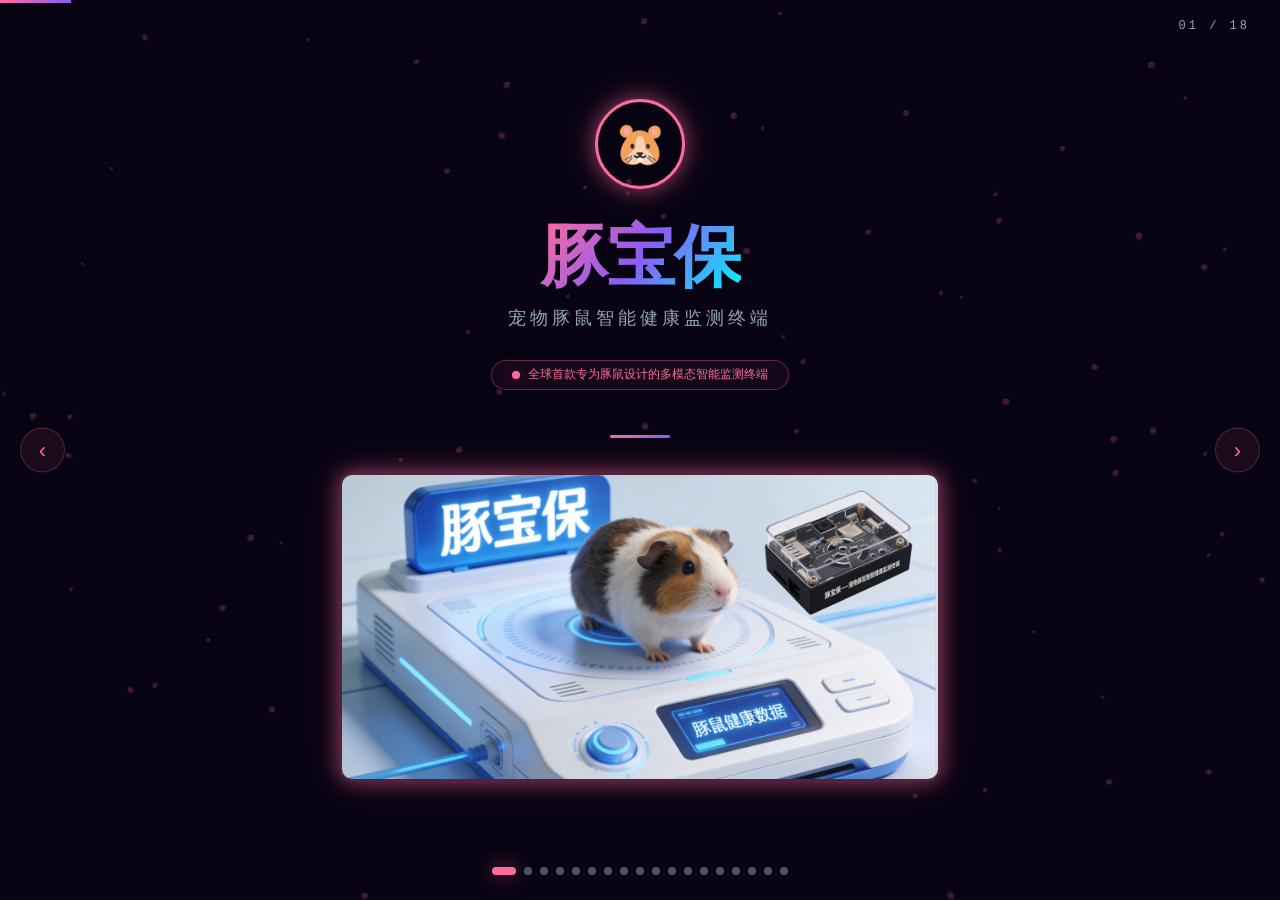
==== presentation.html @ 4c6b2be7 "初始化" ====
<!DOCTYPE html>
<html lang="zh">
<head>
<meta charset="UTF-8">
<meta name="viewport" content="width=device-width, initial-scale=1.0">
<title>豚宝保 — 宠物豚鼠智能健康监测终端</title>
<style>
*,*::before,*::after{box-sizing:border-box;margin:0;padding:0}
:root{
  --bg:#0a0514;--bg2:#1a1028;
  --pink:#ff6b9d;--cyan:#00f5ff;--purple:#8b5cf6;
  --orange:#ff6b35;--green:#00ff88;--yellow:#ffd700;
  --text:#e2e8f0;--dim:#94a3b8;--dim2:#475569;
  --gpink:0 0 20px rgba(255,107,157,.5),0 0 40px rgba(255,107,157,.2);
  --gcyan:0 0 20px rgba(0,245,255,.5),0 0 40px rgba(0,245,255,.2);
  --ggreen:0 0 20px rgba(0,255,136,.5),0 0 40px rgba(0,255,136,.2);
}
html,body{width:100%;height:100%;overflow:hidden;background:var(--bg);color:var(--text);font-family:'Microsoft YaHei','PingFang SC',sans-serif}
#bgc{position:fixed;inset:0;z-index:0;opacity:.25}
.scanlines{position:fixed;inset:0;z-index:1;background:repeating-linear-gradient(0deg,transparent,transparent 2px,rgba(0,0,0,.1) 2px,rgba(0,0,0,.1) 4px);pointer-events:none}
.deck{position:fixed;inset:0;z-index:10}
.slide{position:absolute;inset:0;display:flex;flex-direction:column;align-items:center;justify-content:center;padding:40px 60px;opacity:0;transform:translate3d(100%,0,0);transition:opacity .55s cubic-bezier(.77,0,.175,1),transform .55s cubic-bezier(.77,0,.175,1);pointer-events:none;overflow-y:auto}
.slide.active{opacity:1;transform:translate3d(0,0,0);pointer-events:all}
.slide.exit{opacity:0;transform:translate3d(-100%,0,0)}
#counter{position:fixed;top:20px;right:30px;z-index:200;font:12px/1 'Courier New',monospace;color:var(--dim);letter-spacing:3px}
#pgbar{position:fixed;top:0;left:0;height:3px;background:linear-gradient(90deg,var(--pink),var(--purple));z-index:200;transition:width .5s ease}
.nav-dots{position:fixed;bottom:25px;left:50%;transform:translateX(-50%);display:flex;gap:8px;z-index:200}
.dot{width:8px;height:8px;border-radius:50%;background:var(--dim2);cursor:pointer;transition:all .3s}
.dot.on{background:var(--pink);box-shadow:var(--gpink);width:24px;border-radius:4px}
.arr{position:fixed;top:50%;transform:translateY(-50%);z-index:200;width:45px;height:45px;border-radius:50%;background:rgba(255,107,157,.08);border:1px solid rgba(255,107,157,.25);color:var(--pink);font-size:22px;cursor:pointer;display:flex;align-items:center;justify-content:center;transition:all .3s;user-select:none}
.arr:hover{background:rgba(255,107,157,.2);box-shadow:var(--gpink)}
#al{left:20px}#ar{right:20px}
.stag{opacity:0;transform:translateY(25px);transition:opacity .5s ease,transform .5s ease}
.stag.show{opacity:1;transform:none}
.d1{transition-delay:.08s}.d2{transition-delay:.18s}.d3{transition-delay:.28s}
.d4{transition-delay:.38s}.d5{transition-delay:.48s}.d6{transition-delay:.58s}
.stl{font:12px/1 'Courier New',monospace;letter-spacing:4px;color:var(--pink);text-transform:uppercase;margin-bottom:10px}
.stl::before{content:'// ';color:var(--dim)}
.hl{font-size:clamp(24px,4vw,56px);font-weight:800;line-height:1.2;margin-bottom:18px}
.sep{width:60px;height:3px;background:linear-gradient(90deg,var(--pink),var(--purple));border-radius:2px;margin:15px auto}
.px{color:var(--pink);text-shadow:var(--gpink)}
.cx{color:var(--cyan);text-shadow:var(--gcyan)}
.gx{color:var(--green);text-shadow:var(--ggreen)}
.purx{color:var(--purple)}.ox{color:var(--orange)}.yx{color:var(--yellow)}.dim{color:var(--dim)}
.card{background:rgba(255,255,255,.03);border:1px solid rgba(255,107,157,.2);border-radius:12px;padding:24px 28px;position:relative;overflow:hidden;transition:all .3s;margin-bottom:15px}
.card::before{content:'';position:absolute;top:0;left:0;right:0;height:1px;background:linear-gradient(90deg,transparent,rgba(255,107,157,.5),transparent)}
.card:hover{border-color:rgba(255,107,157,.45);box-shadow:var(--gpink);transform:translateY(-3px)}
.card.c{border-color:rgba(0,245,255,.2)}
.card.c::before{background:linear-gradient(90deg,transparent,rgba(0,245,255,.5),transparent)}
.card.g{border-color:rgba(0,255,136,.2)}
.card.g::before{background:linear-gradient(90deg,transparent,rgba(0,255,136,.5),transparent)}
.g2{display:grid;grid-template-columns:1fr 1fr;gap:25px;width:100%;max-width:1100px}
.g3{display:grid;grid-template-columns:1fr 1fr 1fr;gap:20px;width:100%;max-width:1100px}
.g4{display:grid;grid-template-columns:repeat(4,1fr);gap:18px;width:100%;max-width:1100px}
.logo-ring{width:90px;height:90px;border:3px solid var(--pink);border-radius:50%;display:flex;align-items:center;justify-content:center;font-size:42px;margin:0 auto 30px;box-shadow:var(--gpink);animation:breathe 3s ease-in-out infinite}
.main-title{font-size:clamp(32px,5.5vw,68px);font-weight:900;letter-spacing:-1px;background:linear-gradient(130deg,#ff6b9d 0%,#8b5cf6 50%,#00f5ff 100%);-webkit-background-clip:text;-webkit-text-fill-color:transparent;background-clip:text;margin-bottom:12px;line-height:1.1}
.sub-title{font-size:clamp(12px,1.5vw,18px);color:var(--dim);letter-spacing:4px;margin-bottom:30px;text-transform:uppercase}
.ver-badge{display:inline-flex;align-items:center;gap:8px;padding:8px 20px;border:1px solid rgba(255,107,157,.35);border-radius:30px;font:12px/1 'Courier New',monospace;color:var(--pink);background:rgba(255,107,157,.05);margin-bottom:30px}
.ver-badge::before{content:'';width:8px;height:8px;border-radius:50%;background:var(--pink);box-shadow:var(--gpink);animation:pulse 1.5s ease-in-out infinite}
@keyframes breathe{0%,100%{transform:scale(1)}50%{transform:scale(1.05)}}
@keyframes pulse{0%,100%{opacity:.9}50%{opacity:.3}}
.metric{text-align:center;padding:25px 15px;background:rgba(255,255,255,.025);border-radius:12px;border:1px solid rgba(255,255,255,.08);position:relative;overflow:hidden}
.metric::after{content:'';position:absolute;bottom:0;left:0;right:0;height:2px;background:linear-gradient(90deg,transparent,var(--pink),transparent)}
.metric-n{font-size:clamp(30px,3.8vw,52px);font-weight:900;font-family:'Courier New',monospace;color:var(--pink);text-shadow:var(--gpink);line-height:1;margin-bottom:8px}
.metric-l{font-size:11px;color:var(--dim);letter-spacing:2px;text-transform:uppercase}
ul{list-style:none;padding-left:0}
ul li{padding:8px 0;padding-left:25px;position:relative;font-size:16px;line-height:1.7}
ul li::before{content:'🐹';position:absolute;left:0;top:8px}
.scene-list li{padding-left:14px!important}
.scene-list li::before{content:'›';color:var(--dim2);font-size:16px;top:4px}
.team-card{background:rgba(255,255,255,.03);border:1px solid rgba(255,107,157,.2);border-radius:12px;padding:25px;text-align:center}
.team-card h3{color:var(--pink);margin-bottom:15px;font-size:20px}
.team-card p{font-size:14px;color:var(--dim);line-height:1.8}
.btn{display:inline-block;padding:15px 35px;background:linear-gradient(135deg,var(--pink),var(--purple));color:white;border-radius:30px;text-decoration:none;font-weight:bold;box-shadow:var(--gpink);transition:all .3s;font-size:16px}
.btn:hover{transform:translateY(-3px);box-shadow:0 10px 30px rgba(255,107,157,.4)}
.content-box{max-width:1100px;width:100%}
h2{font-size:clamp(28px,3.5vw,42px);color:var(--pink);margin-bottom:25px;text-shadow:var(--gpink)}
h3{font-size:clamp(20px,2.2vw,28px);color:var(--cyan);margin:20px 0 12px 0}
p{font-size:16px;line-height:1.8;color:var(--text);margin-bottom:15px}
.highlight{background:rgba(255,107,157,.15);padding:3px 12px;border-radius:6px;color:var(--pink);font-weight:bold}
.img-box{border-radius:12px;overflow:hidden;border:2px solid rgba(255,107,157,.3);box-shadow:var(--gpink);margin:20px 0;max-width:100%}
.img-box img{width:100%;height:auto;display:block}
.img-row{display:flex;gap:20px;margin:20px 0}
.img-row .img-box{flex:1}
</style>
</head>
<body>
<canvas id="bgc"></canvas>
<div class="scanlines"></div>
<div id="counter"><span id="cn">01</span> / <span id="tn">15</span></div>
<div id="pgbar"></div>
<div class="nav-dots" id="dots"></div>
<div class="arr" id="al">‹</div>
<div class="arr" id="ar">›</div>
<div class="deck" id="deck">

<!-- 第1页：封面 -->
<div class="slide active">
  <div class="logo-ring stag show">🐹</div>
  <div class="main-title stag show d1">豚宝保</div>
  <div class="sub-title stag show d2">宠物豚鼠智能健康监测终端</div>
  <div class="ver-badge stag show d3">全球首款专为豚鼠设计的多模态智能监测终端</div>
  <div class="sep stag show d4"></div>
  <div class="img-box stag show d5" style="max-width:600px">
    <img src="docs/static/product_main.png" alt="豚宝保产品">
  </div>
</div>

<!-- 第2页：项目背景 - 核心要点 -->
<div class="slide">
  <div style="width:100%;max-width:1200px;margin:0 auto;padding:0 20px">
    <div class="stl stag">BACKGROUND</div>
    <h2 class="stag d1">📊 项目背景 - 核心要点</h2>
    <div class="sep stag d1"></div>

    <div class="stag d2" style="width:100%;margin:20px auto 0">
      <svg viewBox="0 0 1100 480" style="width:100%;height:auto">
        <defs>
          <filter id="glow">
            <feGaussianBlur stdDeviation="4" result="coloredBlur"/>
            <feMerge>
              <feMergeNode in="coloredBlur"/>
              <feMergeNode in="SourceGraphic"/>
            </feMerge>
          </filter>
        </defs>

        <!-- 左侧连接线（粉色） -->
        <path d="M 440,240 Q 340,185 250,155" stroke="#ff6b9d" stroke-width="2" fill="none" opacity="0.7"/>
        <path d="M 440,240 Q 340,240 250,240" stroke="#ff6b9d" stroke-width="2" fill="none" opacity="0.7"/>
        <path d="M 440,240 Q 340,295 250,325" stroke="#ff6b9d" stroke-width="2" fill="none" opacity="0.7"/>

        <!-- 右侧连接线（黄色/绿色） -->
        <path d="M 660,240 Q 760,185 850,155" stroke="#ffd700" stroke-width="2" fill="none" opacity="0.7"/>
        <path d="M 660,240 Q 760,240 850,240" stroke="#ffd700" stroke-width="2" fill="none" opacity="0.7"/>
        <path d="M 660,240 Q 760,295 850,325" stroke="#00ff88" stroke-width="2" fill="none" opacity="0.7"/>
        <path d="M 660,240 Q 760,380 850,410" stroke="#00ff88" stroke-width="2" fill="none" opacity="0.7"/>

        <!-- 下方连接线（紫色） -->
        <path d="M 550,300 Q 550,390 550,420" stroke="#8b5cf6" stroke-width="2" fill="none" opacity="0.7"/>

        <!-- 中心节点 -->
        <ellipse cx="550" cy="240" rx="145" ry="68" fill="#0f1f5c" stroke="#00f5ff" stroke-width="2.5" filter="url(#glow)"/>
        <text x="550" y="228" text-anchor="middle" fill="#00f5ff" font-size="16" font-weight="bold" font-family="Microsoft YaHei">豚宝保：市场最大方案</text>
        <text x="550" y="252" text-anchor="middle" fill="#e2e8f0" font-size="13" font-family="Microsoft YaHei">K230 · 视觉+听觉融合感知</text>

        <!-- 左侧分支1 - 科研级 -->
        <rect x="30" y="122" width="210" height="66" rx="10" fill="rgba(255,107,157,0.12)" stroke="#ff6b9d" stroke-width="2" filter="url(#glow)"/>
        <text x="135" y="148" text-anchor="middle" fill="#ff6b9d" font-size="13" font-weight="bold" font-family="Microsoft YaHei">科研级设备</text>
        <text x="135" y="168" text-anchor="middle" fill="#ff6b9d" font-size="12" font-family="Microsoft YaHei">成本高昂，无法家用</text>

        <!-- 左侧分支2 - 消费级 -->
        <rect x="30" y="207" width="210" height="66" rx="10" fill="rgba(255,107,157,0.12)" stroke="#ff6b9d" stroke-width="2" filter="url(#glow)"/>
        <text x="135" y="233" text-anchor="middle" fill="#ff6b9d" font-size="13" font-weight="bold" font-family="Microsoft YaHei">消费级猫狗设备</text>
        <text x="135" y="253" text-anchor="middle" fill="#ff6b9d" font-size="12" font-family="Microsoft YaHei">不适配，误报率高</text>

        <!-- 左侧分支3 - 多元化 -->
        <rect x="30" y="292" width="210" height="66" rx="10" fill="rgba(255,107,157,0.12)" stroke="#ff6b9d" stroke-width="2" filter="url(#glow)"/>
        <text x="135" y="318" text-anchor="middle" fill="#ff6b9d" font-size="13" font-weight="bold" font-family="Microsoft YaHei">宠物监测缺乏专用</text>
        <text x="135" y="338" text-anchor="middle" fill="#ff6b9d" font-size="12" font-family="Microsoft YaHei">设计不够多元化</text>

        <!-- 右侧分支1 - 市场规模 -->
        <rect x="860" y="122" width="210" height="66" rx="10" fill="rgba(255,215,0,0.12)" stroke="#ffd700" stroke-width="2" filter="url(#glow)"/>
        <text x="965" y="148" text-anchor="middle" fill="#ffd700" font-size="13" font-weight="bold" font-family="Microsoft YaHei">市场规模111.06亿</text>
        <text x="965" y="168" text-anchor="middle" fill="#ffd700" font-size="12" font-family="Microsoft YaHei">同比增长超10%</text>

        <!-- 右侧分支2 - 饲养人群 -->
        <rect x="860" y="207" width="210" height="66" rx="10" fill="rgba(255,215,0,0.12)" stroke="#ffd700" stroke-width="2" filter="url(#glow)"/>
        <text x="965" y="233" text-anchor="middle" fill="#ffd700" font-size="13" font-weight="bold" font-family="Microsoft YaHei">异宠饲养超1707万人</text>
        <text x="965" y="253" text-anchor="middle" fill="#ffd700" font-size="12" font-family="Microsoft YaHei">啮齿类占比7.8%↑</text>

        <!-- 右侧分支3 - 市场转型 -->
        <rect x="860" y="292" width="210" height="66" rx="10" fill="rgba(0,255,136,0.12)" stroke="#00ff88" stroke-width="2" filter="url(#glow)"/>
        <text x="965" y="318" text-anchor="middle" fill="#00ff88" font-size="13" font-weight="bold" font-family="Microsoft YaHei">宠物经济向异宠转型</text>
        <text x="965" y="338" text-anchor="middle" fill="#00ff88" font-size="12" font-family="Microsoft YaHei">Z世代情感陪伴新选择</text>

        <!-- 右侧分支4 - 设备空白 -->
        <rect x="860" y="377" width="210" height="66" rx="10" fill="rgba(0,255,136,0.12)" stroke="#00ff88" stroke-width="2" filter="url(#glow)"/>
        <text x="965" y="403" text-anchor="middle" fill="#00ff88" font-size="13" font-weight="bold" font-family="Microsoft YaHei">90%设备为猫狗设计</text>
        <text x="965" y="423" text-anchor="middle" fill="#00ff88" font-size="12" font-family="Microsoft YaHei">专用设备几乎为零</text>

        <!-- 下方分支 - 消费能力 -->
        <rect x="390" y="420" width="320" height="55" rx="10" fill="rgba(139,92,246,0.12)" stroke="#8b5cf6" stroke-width="2" filter="url(#glow)"/>
        <text x="550" y="445" text-anchor="middle" fill="#8b5cf6" font-size="13" font-weight="bold" font-family="Microsoft YaHei">饲养月均消费 600–800元</text>
        <text x="550" y="463" text-anchor="middle" fill="#8b5cf6" font-size="12" font-family="Microsoft YaHei">远超猫狗，付费意愿极强</text>
      </svg>
    </div>

    <div class="card stag d3" style="background:linear-gradient(135deg,rgba(255,107,157,0.1) 0%,rgba(139,92,246,0.1) 100%);border:2px solid rgba(255,107,157,.4);text-align:center;padding:30px 50px;margin-top:18px;max-width:100%">
      <p style="font-size:clamp(16px,2vw,26px);line-height:1.8;font-weight:bold">
        <span class="px">依托团队在计算机视觉与动物行为分析领域的深厚积累</span>，以<span class="cx">K230边缘芯片</span>为核心，打造<span class="gx">全球首款专为豚鼠设计的多模态智能健康监测终端</span>，通过<span class="purx">视觉+听觉融合感知</span>实现运动量统计、疾病早期预警及每日健康报告推送，精准填补<span class="px">「科研级没法用、消费级用不了」</span>的市场空白
      </p>
    </div>
  </div>
</div>

<!-- 第3页：市场空白 - 三大痛点 -->
<div class="slide">
  <div class="content-box">
    <div class="stl stag">MARKET GAP</div>
    <h2 class="stag d1">🎯 市场空白 - 三大痛点</h2>
    <div class="sep stag d1"></div>

    <div class="img-row stag d2">
      <div class="img-box">
        <img src="docs/static/device_professional.png" alt="科研级设备">
      </div>
      <div class="img-box">
        <img src="docs/static/device_consumer.png" alt="消费级设备">
      </div>
    </div>

    <div class="card stag d3" style="background:rgba(255,51,102,.08);border-color:rgba(255,51,102,.25)">
      <h3>❌ 痛点1：科研级设备成本高、付费贵</h3>
      <p style="margin-top:12px;color:var(--dim)">科研级设备虽精度高但成本高昂，操作复杂，完全无法适用于家庭场景</p>
    </div>

    <div class="card c stag d4" style="background:rgba(255,51,102,.08);border-color:rgba(255,51,102,.25)">
      <h3>❌ 痛点2：消费级猫狗设备基本不适用，误报率高</h3>
      <p style="margin-top:12px;color:var(--dim)">90%设备为猫狗设计，既鼠专用设备几乎为零</p>
    </div>

    <div class="card g stag d5" style="background:rgba(255,51,102,.08);border-color:rgba(255,51,102,.25)">
      <h3>❌ 痛点3：全球家族宠物监测设计不够多元化，缺乏专用</h3>
      <p style="margin-top:12px;color:var(--dim)">科研级没法用、消费级用不了的市场空白亟待填补</p>
    </div>

    <div class="card stag d6" style="background:rgba(0,255,136,.08);border-color:rgba(0,255,136,.3);text-align:center;padding:30px">
      <p style="font-size:22px"><strong class="gx">✓ 项目最大方案：填补市场空白</strong></p>
    </div>
  </div>
</div>

<!-- 第4页：市场空白 - 用户痛点 -->
<div class="slide">
  <div class="content-box">
    <div class="stl stag">USER PAIN POINTS</div>
    <h2 class="stag d1">💡 用户痛点</h2>
    <div class="sep stag d1"></div>

    <div class="card stag d2">
      <h3>🔍 核心问题：运动量统计、异常行为识别、疾病早期预警、健康报告</h3>
      <p style="margin-top:15px">豚鼠体型小巧、表达能力弱，健康问题往往难以被及时察觉</p>
    </div>

    <div class="g2 stag d3" style="margin-top:25px">
      <div class="card c">
        <h3>📊 科研级设备</h3>
        <p style="margin-top:12px;color:var(--dim)">专业度高但成本高昂（数万元），操作复杂，不适合家用</p>
      </div>
      <div class="card">
        <h3>🐱 消费级猫狗设备</h3>
        <p style="margin-top:12px;color:var(--dim)">90%为猫狗设计，算法无法适配豚鼠，误报率高</p>
      </div>
    </div>

    <div class="card g stag d4" style="text-align:center;padding:30px;margin-top:25px">
      <p style="font-size:20px"><strong class="gx">豚宝保：专业 + 易用 + 精准识别</strong></p>
    </div>
  </div>
</div>

<!-- 第5页：市场空白 - 数据支撑 -->
<div class="slide">
  <div class="content-box">
    <div class="stl stag">MARKET DATA</div>
    <h2 class="stag d1">📈 市场空白 - 数据支撑</h2>
    <div class="sep stag d1"></div>

    <div class="g3 stag d2" style="margin:30px 0">
      <div class="metric">
        <div class="metric-n">111.06亿</div>
        <div class="metric-l">2024年小宠异宠市场规模</div>
        <p style="font-size:12px;color:var(--dim);margin-top:10px">同比增长>10%</p>
      </div>
      <div class="metric">
        <div class="metric-n">1707万</div>
        <div class="metric-l">异宠饲养人群</div>
        <p style="font-size:12px;color:var(--dim);margin-top:10px">持续增长中</p>
      </div>
      <div class="metric">
        <div class="metric-n">7.8%</div>
        <div class="metric-l">啮齿类饲养者占比(2024)</div>
        <p style="font-size:12px;color:var(--dim);margin-top:10px">2023年为7.1%</p>
      </div>
    </div>

    <div class="card stag d3">
      <h3>🚀 宠物经济转型趋势</h3>
      <p style="margin-top:12px">从"猫狗主导"向"异宠细分"快速转型，豚鼠等小型啮齿类宠物成为Z世代情感陪伴新选择</p>
    </div>

    <div class="card c stag d4">
      <h3>💰 用户消费能力</h3>
      <p style="margin-top:12px">饲养月均消费<span class="highlight">600-800元</span>，远超猫狗基础成本，证明用户付费意愿强</p>
    </div>

    <div class="card g stag d5">
      <h3>📊 市场空白</h3>
      <p style="margin-top:12px">90%设备为猫狗设计，<span class="gx">既鼠专用设备几乎为零</span></p>
    </div>
  </div>
</div>

<!-- 第6页：应用场景 -->
<div class="slide">
  <div style="width:100%;max-width:1200px;margin:0 auto;padding:0 20px">
    <div class="stl stag">APPLICATION SCENARIOS</div>
    <h2 class="stag d1">🎯 应用场景</h2>
    <div class="sep stag d1"></div>

    <!-- 顶部：核心痛点 + 目标用户 两列 -->
    <div class="stag d2" style="display:grid;grid-template-columns:1fr 1fr;gap:20px;margin:18px 0 22px">
      <div style="background:rgba(255,107,157,.08);border:1px solid rgba(255,107,157,.35);border-radius:12px;padding:20px 24px">
        <p style="font-size:11px;letter-spacing:3px;color:var(--pink);font-family:'Courier New',monospace;margin-bottom:10px">// CORE PROBLEM</p>
        <p style="font-size:17px;font-weight:700;color:var(--text);line-height:1.6">面向<span style="color:var(--pink)">城市独居青年、上班族及宠物爱好者</span>等豚鼠饲养群体，解决传统监测中<span style="color:var(--pink)">「发现晚、干预难」</span>的核心痛点</p>
      </div>
      <div style="background:rgba(0,245,255,.06);border:1px solid rgba(0,245,255,.25);border-radius:12px;padding:20px 24px">
        <p style="font-size:11px;letter-spacing:3px;color:var(--cyan);font-family:'Courier New',monospace;margin-bottom:10px">// TARGET USER</p>
        <p style="font-size:17px;font-weight:700;color:var(--text);line-height:1.6">核心用户：<span style="color:var(--cyan)">20–35岁城市豚鼠饲养者</span></p>
        <p style="font-size:14px;color:var(--dim);margin-top:8px;line-height:1.6">对宠物健康高度关注，但因工作繁忙或外出，无法时刻陪伴在侧</p>
      </div>
    </div>

    <!-- 中部：三大场景横向流程图 -->
    <div class="stag d3" style="display:flex;align-items:stretch;gap:0;margin-bottom:22px">

      <!-- 场景1 -->
      <div style="flex:1;background:rgba(255,107,157,.07);border:1px solid rgba(255,107,157,.3);border-radius:14px 0 0 14px;padding:24px 22px;position:relative">
        <div style="font-size:36px;margin-bottom:12px">📊</div>
        <p style="font-size:12px;letter-spacing:3px;color:var(--pink);font-family:'Courier New',monospace;margin-bottom:8px">01 / 日常健康管理</p>
        <p style="font-size:15px;font-weight:700;color:var(--text);margin-bottom:10px">多模态感知 · 24H 不间断</p>
        <ul class="scene-list" style="padding:0;margin:0">
          <li style="font-size:13px;color:var(--dim);padding:4px 0 4px 18px;line-height:1.5;position:relative">活动量实时统计</li>
          <li style="font-size:13px;color:var(--dim);padding:4px 0 4px 18px;line-height:1.5;position:relative">进食频率监测</li>
          <li style="font-size:13px;color:var(--dim);padding:4px 0 4px 18px;line-height:1.5;position:relative">饮水次数记录</li>
          <li style="font-size:13px;color:var(--dim);padding:4px 0 4px 18px;line-height:1.5;position:relative">每日运动量统计报告</li>
        </ul>
      </div>

      <!-- 箭头 -->
      <div style="display:flex;align-items:center;padding:0 6px;color:var(--dim2);font-size:22px;flex-shrink:0">›</div>

      <!-- 场景2 -->
      <div style="flex:1;background:rgba(255,215,0,.06);border:1px solid rgba(255,215,0,.3);border-top:0;border-bottom:0;padding:24px 22px;position:relative">
        <div style="font-size:36px;margin-bottom:12px">⚡</div>
        <p style="font-size:12px;letter-spacing:3px;color:var(--yellow);font-family:'Courier New',monospace;margin-bottom:8px">02 / 即时风险预警</p>
        <p style="font-size:15px;font-weight:700;color:var(--text);margin-bottom:10px">AI 算法 · 毫秒级响应</p>
        <ul class="scene-list" style="padding:0;margin:0">
          <li style="font-size:13px;color:var(--dim);padding:4px 0 4px 18px;line-height:1.5;position:relative">脚垫卡脚识别</li>
          <li style="font-size:13px;color:var(--dim);padding:4px 0 4px 18px;line-height:1.5;position:relative">肢体异常检测</li>
          <li style="font-size:13px;color:var(--dim);padding:4px 0 4px 18px;line-height:1.5;position:relative">异常呼吸声分析</li>
          <li style="font-size:13px;color:var(--dim);padding:4px 0 4px 18px;line-height:1.5;position:relative">消化不良早期信号</li>
        </ul>
      </div>

      <!-- 箭头 -->
      <div style="display:flex;align-items:center;padding:0 6px;color:var(--dim2);font-size:22px;flex-shrink:0">›</div>

      <!-- 场景3 -->
      <div style="flex:1;background:rgba(0,255,136,.06);border:1px solid rgba(0,255,136,.3);border-radius:0 14px 14px 0;padding:24px 22px;position:relative">
        <div style="font-size:36px;margin-bottom:12px">📱</div>
        <p style="font-size:12px;letter-spacing:3px;color:var(--green);font-family:'Courier New',monospace;margin-bottom:8px">03 / 远程关怀</p>
        <p style="font-size:15px;font-weight:700;color:var(--text);margin-bottom:10px">每日报告 · 邮件推送</p>
        <ul class="scene-list" style="padding:0;margin:0">
          <li style="font-size:13px;color:var(--dim);padding:4px 0 4px 18px;line-height:1.5;position:relative">健康数据自动汇总</li>
          <li style="font-size:13px;color:var(--dim);padding:4px 0 4px 18px;line-height:1.5;position:relative">行为模式分析</li>
          <li style="font-size:13px;color:var(--dim);padding:4px 0 4px 18px;line-height:1.5;position:relative">结构化安全信息报告</li>
          <li style="font-size:13px;color:var(--dim);padding:4px 0 4px 18px;line-height:1.5;position:relative">主人外出也能掌握状态</li>
        </ul>
      </div>
    </div>

    <!-- 底部：核心价值总结 -->
    <div class="stag d4" style="background:linear-gradient(135deg,rgba(139,92,246,.1) 0%,rgba(0,245,255,.08) 100%);border:1px solid rgba(139,92,246,.35);border-radius:12px;padding:18px 32px;display:flex;align-items:center;gap:20px">
      <div style="font-size:32px;flex-shrink:0">🧠</div>
      <p style="font-size:16px;line-height:1.7;color:var(--text)">
        豚鼠体型小巧、表达能力弱，健康问题往往难以被及时察觉。本项目通过
        <span style="color:var(--cyan);font-weight:700">AI 边缘计算</span>
        将专业健康分析能力下沉到终端设备，实现
        <span style="color:var(--green);font-weight:700">「早发现、早干预」</span>，
        有效降低豚鼠健康风险与饲养者焦虑
      </p>
    </div>
  </div>
</div>

<!-- 第7页：目标用户消费能力验证 + 核心应用场景 -->
<div class="slide">
  <div style="width:100%;max-width:1200px;margin:0 auto;padding:0 20px">
    <div class="stl stag">TARGET USER · SCENARIOS</div>
    <h2 class="stag d1">💰 消费能力验证 &amp; 核心应用场景</h2>
    <div class="sep stag d1"></div>

    <!-- 消费能力数据带 -->
    <div class="stag d2" style="display:flex;align-items:center;gap:16px;margin:18px 0 22px;background:rgba(255,215,0,.06);border:1px solid rgba(255,215,0,.3);border-radius:14px;padding:18px 28px">
      <div style="font-size:32px;flex-shrink:0">💴</div>
      <div style="flex:1">
        <p style="font-size:13px;letter-spacing:3px;color:var(--yellow);font-family:'Courier New',monospace;margin-bottom:6px">// CONSUMER SPENDING</p>
        <p style="font-size:16px;color:var(--text);line-height:1.7">
          草料、饲料、果干 + 垫料、保健品等，月均开销普遍在
          <span style="color:var(--yellow);font-size:22px;font-weight:900;font-family:'Courier New',monospace;margin:0 6px">600–800元</span>
          区间 —— 远超猫狗基础饲养成本，<span style="color:var(--yellow);font-weight:700">充分证明目标用户对专业健康监测产品的付费意愿与消费能力</span>
        </p>
      </div>
    </div>

    <!-- 三大核心场景 -->
    <div class="stag d3" style="display:grid;grid-template-columns:1fr 1fr 1fr;gap:16px">

      <!-- 场景1 家庭 -->
      <div style="background:rgba(255,107,157,.07);border:1px solid rgba(255,107,157,.3);border-radius:14px;padding:22px 20px">
        <div style="display:flex;align-items:center;gap:10px;margin-bottom:14px">
          <span style="font-size:28px">🏠</span>
          <div>
            <p style="font-size:11px;letter-spacing:2px;color:var(--pink);font-family:'Courier New',monospace">SCENARIO 01</p>
            <p style="font-size:15px;font-weight:700;color:var(--text)">家庭日常饲养</p>
          </div>
        </div>
        <div style="width:100%;height:1px;background:rgba(255,107,157,.2);margin-bottom:14px"></div>
        <ul class="scene-list" style="padding:0;margin:0">
          <li style="font-size:13px;color:var(--dim);padding:5px 0 5px 16px;line-height:1.5;position:relative">24H 不间断监测，实时预警</li>
          <li style="font-size:13px;color:var(--dim);padding:5px 0 5px 16px;line-height:1.5;position:relative">识别脚垫卡脚、呼吸道疾病</li>
          <li style="font-size:13px;color:var(--dim);padding:5px 0 5px 16px;line-height:1.5;position:relative">每日健康报告邮件推送</li>
          <li style="font-size:13px;color:var(--dim);padding:5px 0 5px 16px;line-height:1.5;position:relative">远程查看运动状态</li>
          <li style="font-size:13px;color:var(--dim);padding:5px 0 5px 16px;line-height:1.5;position:relative">满足情感陪伴需求</li>
        </ul>
        <div style="margin-top:14px;padding:8px 12px;background:rgba(255,107,157,.12);border-radius:8px;font-size:12px;color:var(--pink)">
          解决上班族外出时「发现晚、干预难」痛点
        </div>
      </div>

      <!-- 场景2 繁育舍 -->
      <div style="background:rgba(0,245,255,.06);border:1px solid rgba(0,245,255,.25);border-radius:14px;padding:22px 20px">
        <div style="display:flex;align-items:center;gap:10px;margin-bottom:14px">
          <span style="font-size:28px">🏪</span>
          <div>
            <p style="font-size:11px;letter-spacing:2px;color:var(--cyan);font-family:'Courier New',monospace">SCENARIO 02</p>
            <p style="font-size:15px;font-weight:700;color:var(--text)">异宠店 / 繁育舍</p>
          </div>
        </div>
        <div style="width:100%;height:1px;background:rgba(0,245,255,.2);margin-bottom:14px"></div>
        <ul class="scene-list" style="padding:0;margin:0">
          <li style="font-size:13px;color:var(--dim);padding:5px 0 5px 16px;line-height:1.5;position:relative">多笼位批量同时监测</li>
          <li style="font-size:13px;color:var(--dim);padding:5px 0 5px 16px;line-height:1.5;position:relative">多只豚鼠异常统一预警</li>
          <li style="font-size:13px;color:var(--dim);padding:5px 0 5px 16px;line-height:1.5;position:relative">建立豚鼠健康档案</li>
          <li style="font-size:13px;color:var(--dim);padding:5px 0 5px 16px;line-height:1.5;position:relative">提升繁育饲养专业度</li>
          <li style="font-size:13px;color:var(--dim);padding:5px 0 5px 16px;line-height:1.5;position:relative">为销售提供健康数据支撑</li>
        </ul>
        <div style="margin-top:14px;padding:8px 12px;background:rgba(0,245,255,.1);border-radius:8px;font-size:12px;color:var(--cyan)">
          健康数据增强消费者信任
        </div>
      </div>

      <!-- 场景3 科普教学 -->
      <div style="background:rgba(0,255,136,.06);border:1px solid rgba(0,255,136,.25);border-radius:14px;padding:22px 20px">
        <div style="display:flex;align-items:center;gap:10px;margin-bottom:14px">
          <span style="font-size:28px">🔬</span>
          <div>
            <p style="font-size:11px;letter-spacing:2px;color:var(--green);font-family:'Courier New',monospace">SCENARIO 03</p>
            <p style="font-size:15px;font-weight:700;color:var(--text)">科普 / 教学机构</p>
          </div>
        </div>
        <div style="width:100%;height:1px;background:rgba(0,255,136,.2);margin-bottom:14px"></div>
        <ul class="scene-list" style="padding:0;margin:0">
          <li style="font-size:13px;color:var(--dim);padding:5px 0 5px 16px;line-height:1.5;position:relative">高校动物行为学实验室</li>
          <li style="font-size:13px;color:var(--dim);padding:5px 0 5px 16px;line-height:1.5;position:relative">少儿自然科普机构</li>
          <li style="font-size:13px;color:var(--dim);padding:5px 0 5px 16px;line-height:1.5;position:relative">可视化运动数据展示</li>
          <li style="font-size:13px;color:var(--dim);padding:5px 0 5px 16px;line-height:1.5;position:relative">辅助动物行为学研究</li>
          <li style="font-size:13px;color:var(--dim);padding:5px 0 5px 16px;line-height:1.5;position:relative">直观展示生活习性与健康状态</li>
        </ul>
        <div style="margin-top:14px;padding:8px 12px;background:rgba(0,255,136,.1);border-radius:8px;font-size:12px;color:var(--green)">
          技术场景化落地，拓展应用边界
        </div>
      </div>
    </div>
  </div>
</div>

<!-- 第8页：同类产品对比 -->
<div class="slide">
  <div style="width:100%;max-width:1200px;margin:0 auto;padding:0 20px">
    <div class="stl stag">COMPETITIVE ANALYSIS</div>
    <h2 class="stag d1">⚖️ 同类产品对比</h2>
    <div class="sep stag d1"></div>

    <div class="stag d2" style="display:grid;grid-template-columns:1fr 1fr;gap:20px;margin-top:18px">

      <!-- 左列：科研级 -->
      <div style="display:flex;flex-direction:column;gap:12px">
        <!-- 图片 -->
        <div class="img-box" style="margin:0">
          <img src="docs/static/device_professional.png" alt="科研级设备">
        </div>
        <!-- 标题行 -->
        <div style="background:rgba(255,107,157,.08);border:1px solid rgba(255,107,157,.3);border-radius:10px;padding:10px 16px;display:flex;align-items:center;gap:10px">
          <span style="font-size:20px">🔬</span>
          <span style="font-size:15px;font-weight:700;color:var(--pink)">科研级豚鼠专用监测设备</span>
        </div>
        <!-- 产品表格 -->
        <div style="background:rgba(255,255,255,.02);border:1px solid rgba(255,107,157,.15);border-radius:10px;overflow:hidden;font-size:12px">
          <div style="display:grid;grid-template-columns:2fr 3fr;background:rgba(255,107,157,.12);padding:7px 14px;font-family:'Courier New',monospace;color:var(--pink);font-size:11px;letter-spacing:1px">
            <span>产品名称</span><span>核心功能</span>
          </div>
          <div style="display:grid;grid-template-columns:2fr 3fr;padding:8px 14px;border-top:1px solid rgba(255,107,157,.1);align-items:start">
            <span style="color:var(--text);font-weight:600;padding-right:10px">MouseOx Plus</span>
            <span style="color:var(--dim);line-height:1.5">无创监测血氧、心率、呼吸频率、体温，支持清醒/麻醉状态</span>
          </div>
          <div style="display:grid;grid-template-columns:2fr 3fr;padding:8px 14px;border-top:1px solid rgba(255,107,157,.1);align-items:start;background:rgba(255,255,255,.015)">
            <span style="color:var(--text);font-weight:600;padding-right:10px">小动物活动记录仪</span>
            <span style="color:var(--dim);line-height:1.5">分时段监测活动量，多通道同时检测，不改变饲养环境</span>
          </div>
          <div style="display:grid;grid-template-columns:2fr 3fr;padding:8px 14px;border-top:1px solid rgba(255,107,157,.1);align-items:start">
            <span style="color:var(--text);font-weight:600;padding-right:10px">LabmazeAI</span>
            <span style="color:var(--dim);line-height:1.5">行为轨迹跟踪、动作识别，支持多模态数据融合</span>
          </div>
        </div>
        <!-- 优劣势 -->
        <div style="display:grid;grid-template-columns:1fr 1fr;gap:8px">
          <div style="background:rgba(0,255,136,.07);border:1px solid rgba(0,255,136,.2);border-radius:8px;padding:10px 12px">
            <p style="font-size:11px;color:var(--green);font-weight:700;margin-bottom:6px">✓ 优势</p>
            <p style="font-size:12px;color:var(--dim);line-height:1.5">专业度高，数据精准，可用于实验室生理指标与行为学研究</p>
          </div>
          <div style="background:rgba(255,51,102,.07);border:1px solid rgba(255,51,102,.2);border-radius:8px;padding:10px 12px">
            <p style="font-size:11px;color:#ff3366;font-weight:700;margin-bottom:6px">✗ 痛点</p>
            <p style="font-size:12px;color:var(--dim);line-height:1.5">体积大、价格数万元、需专业维护，完全不适合家用</p>
          </div>
        </div>
      </div>

      <!-- 右列：消费级 -->
      <div style="display:flex;flex-direction:column;gap:12px">
        <!-- 图片 -->
        <div class="img-box" style="margin:0">
          <img src="docs/static/device_consumer.png" alt="消费级设备">
        </div>
        <!-- 标题行 -->
        <div style="background:rgba(0,245,255,.06);border:1px solid rgba(0,245,255,.25);border-radius:10px;padding:10px 16px;display:flex;align-items:center;gap:10px">
          <span style="font-size:20px">🐱</span>
          <span style="font-size:15px;font-weight:700;color:var(--cyan)">消费级宠物智能监测设备</span>
        </div>
        <!-- 产品表格 -->
        <div style="background:rgba(255,255,255,.02);border:1px solid rgba(0,245,255,.15);border-radius:10px;overflow:hidden;font-size:12px">
          <div style="display:grid;grid-template-columns:2fr 3fr;background:rgba(0,245,255,.1);padding:7px 14px;font-family:'Courier New',monospace;color:var(--cyan);font-size:11px;letter-spacing:1px">
            <span>产品名称</span><span>核心功能</span>
          </div>
          <div style="display:grid;grid-template-columns:2fr 3fr;padding:8px 14px;border-top:1px solid rgba(0,245,255,.1);align-items:start">
            <span style="color:var(--text);font-weight:600;padding-right:10px">宠智灵监测模组</span>
            <span style="color:var(--dim);line-height:1.5">视觉+穿戴传感器融合，监测活动量、异常行为，生成报告</span>
          </div>
          <div style="display:grid;grid-template-columns:2fr 3fr;padding:8px 14px;border-top:1px solid rgba(0,245,255,.1);align-items:start;background:rgba(255,255,255,.015)">
            <span style="color:var(--text);font-weight:600;padding-right:10px">物联网仓鼠生态系统</span>
            <span style="color:var(--dim);line-height:1.5">运动轨迹、体重、饮食记录、异常预警、多端协同</span>
          </div>
          <div style="display:grid;grid-template-columns:2fr 3fr;padding:8px 14px;border-top:1px solid rgba(0,245,255,.1);align-items:start">
            <span style="color:var(--text);font-weight:600;padding-right:10px">小佩智能看护摄像头</span>
            <span style="color:var(--dim);line-height:1.5">高清视觉、行为识别、远程互动，支持异常行为推送</span>
          </div>
        </div>
        <!-- 优劣势 -->
        <div style="display:grid;grid-template-columns:1fr 1fr;gap:8px">
          <div style="background:rgba(0,255,136,.07);border:1px solid rgba(0,255,136,.2);border-radius:8px;padding:10px 12px">
            <p style="font-size:11px;color:var(--green);font-weight:700;margin-bottom:6px">✓ 优势</p>
            <p style="font-size:12px;color:var(--dim);line-height:1.5">设计美观、操作简便、支持远程推送，适合家庭环境</p>
          </div>
          <div style="background:rgba(255,51,102,.07);border:1px solid rgba(255,51,102,.2);border-radius:8px;padding:10px 12px">
            <p style="font-size:11px;color:#ff3366;font-weight:700;margin-bottom:6px">✗ 痛点</p>
            <p style="font-size:12px;color:var(--dim);line-height:1.5">90%为猫狗专用，算法无法适配豚鼠，误报率高</p>
          </div>
        </div>
      </div>
    </div>

    <!-- 底部结论 -->
    <div class="stag d3" style="margin-top:16px;background:linear-gradient(135deg,rgba(255,107,157,.1) 0%,rgba(0,245,255,.08) 100%);border:1px solid rgba(255,107,157,.35);border-radius:12px;padding:14px 28px;display:flex;align-items:center;gap:16px">
      <span style="font-size:24px;flex-shrink:0">🎯</span>
      <p style="font-size:15px;color:var(--text);line-height:1.6">
        豚宝保精准填补两者之间的空白 ——
        <span style="color:var(--pink);font-weight:700">专为豚鼠设计</span>，兼具
        <span style="color:var(--cyan);font-weight:700">科研级精准度</span>与
        <span style="color:var(--green);font-weight:700">消费级易用性</span>，
        实现「科研级没法用、消费级用不了」的破局
      </p>
    </div>
  </div>
</div>

<!-- 第9页：豚宝保核心价值 -->
<div class="slide">
  <div style="width:100%;max-width:1200px;margin:0 auto;padding:0 20px;display:flex;flex-direction:column;align-items:center;gap:24px">

    <!-- 大图 -->
    <div class="stag d1" style="width:100%;max-width:520px;border-radius:20px;overflow:hidden;border:2px solid rgba(255,107,157,.4);box-shadow:0 0 40px rgba(255,107,157,.25)">
      <img src="docs/static/product_main.png" alt="豚宝保产品" style="width:100%;height:auto;display:block">
    </div>

    <!-- 一句话核心价值 -->
    <div class="stag d2" style="text-align:center">
      <p style="font-size:clamp(22px,3.2vw,46px);font-weight:900;line-height:1.3;background:linear-gradient(130deg,#ff6b9d 0%,#8b5cf6 50%,#00f5ff 100%);-webkit-background-clip:text;-webkit-text-fill-color:transparent;background-clip:text">
        专业级精准 · 消费级易用 · 首款豚鼠专属
      </p>
    </div>

    <!-- 三大核心价值卡片 -->
    <div class="stag d3" style="display:grid;grid-template-columns:1fr 1fr 1fr;gap:16px;width:100%">

      <div style="background:rgba(255,107,157,.07);border:1px solid rgba(255,107,157,.35);border-radius:16px;padding:26px 22px;position:relative;overflow:hidden">
        <div style="position:absolute;top:-18px;right:-12px;font-size:80px;opacity:.06;line-height:1">01</div>
        <div style="font-size:34px;margin-bottom:14px">🌍</div>
        <p style="font-size:12px;letter-spacing:3px;color:var(--pink);font-family:'Courier New',monospace;margin-bottom:10px">FILL THE GAP</p>
        <p style="font-size:17px;font-weight:800;color:var(--text);margin-bottom:12px;line-height:1.3">填补市场空白</p>
        <div style="width:36px;height:2px;background:var(--pink);border-radius:2px;margin-bottom:14px"></div>
        <p style="font-size:13px;color:var(--dim);line-height:1.8">全球首款专为豚鼠设计的多模态智能健康监测终端，解决<span style="color:var(--pink);font-weight:600">「科研级没法用、消费级用不了」</span>的核心矛盾</p>
      </div>

      <div style="background:rgba(0,245,255,.06);border:1px solid rgba(0,245,255,.3);border-radius:16px;padding:26px 22px;position:relative;overflow:hidden">
        <div style="position:absolute;top:-18px;right:-12px;font-size:80px;opacity:.06;line-height:1">02</div>
        <div style="font-size:34px;margin-bottom:14px">🎯</div>
        <p style="font-size:12px;letter-spacing:3px;color:var(--cyan);font-family:'Courier New',monospace;margin-bottom:10px">PRECISE FIT</p>
        <p style="font-size:17px;font-weight:800;color:var(--text);margin-bottom:12px;line-height:1.3">精准适配场景</p>
        <div style="width:36px;height:2px;background:var(--cyan);border-radius:2px;margin-bottom:14px"></div>
        <p style="font-size:13px;color:var(--dim);line-height:1.8">针对豚鼠生理与行为特征专项优化，精准识别<span style="color:var(--cyan);font-weight:600">脚垫卡脚、呼吸道疾病</span>等豚鼠特有风险</p>
      </div>

      <div style="background:rgba(0,255,136,.06);border:1px solid rgba(0,255,136,.3);border-radius:16px;padding:26px 22px;position:relative;overflow:hidden">
        <div style="position:absolute;top:-18px;right:-12px;font-size:80px;opacity:.06;line-height:1">03</div>
        <div style="font-size:34px;margin-bottom:14px">⚡</div>
        <p style="font-size:12px;letter-spacing:3px;color:var(--green);font-family:'Courier New',monospace;margin-bottom:10px">HIGH VALUE</p>
        <p style="font-size:17px;font-weight:800;color:var(--text);margin-bottom:12px;line-height:1.3">高性价比</p>
        <div style="width:36px;height:2px;background:var(--green);border-radius:2px;margin-bottom:14px"></div>
        <p style="font-size:13px;color:var(--dim);line-height:1.8">以<span style="color:var(--green);font-weight:600">消费级价格</span>提供接近<span style="color:var(--green);font-weight:600">科研级监测精度</span>，同时兼顾易用性与远程关怀能力</p>
      </div>
    </div>
  </div>
</div>

<!-- 第10页：项目难点 -->
<div class="slide">
  <div style="width:100%;max-width:1200px;margin:0 auto;padding:0 20px">
    <div class="stl stag">TECHNICAL CHALLENGES</div>
    <h2 class="stag d1">🔧 项目难点</h2>
    <div class="sep stag d1"></div>

    <!-- 顶部：图 + 导语 横排 -->
    <div class="stag d2" style="display:grid;grid-template-columns:1fr 1.8fr;gap:20px;align-items:center;margin:16px 0 20px">
      <div class="img-box" style="margin:0">
        <img src="docs/static/challenge_diagram.png" alt="项目难点">
      </div>
      <div style="background:rgba(255,107,157,.06);border:1px solid rgba(255,107,157,.25);border-radius:14px;padding:22px 26px">
        <p style="font-size:12px;letter-spacing:3px;color:var(--pink);font-family:'Courier New',monospace;margin-bottom:12px">// CHALLENGE OVERVIEW</p>
        <p style="font-size:15px;color:var(--text);line-height:1.9">
          技术落地过程中的核心难点，既是对
          <span style="color:var(--pink);font-weight:700">现有动物行为分析技术局限性</span>的延伸，
          也是针对<span style="color:var(--cyan);font-weight:700">豚鼠家用监测场景</span>的特有挑战
        </p>
      </div>
    </div>

    <!-- 四大难点 2×2 网格 -->
    <div class="stag d3" style="display:grid;grid-template-columns:1fr 1fr;gap:14px">

      <!-- 难点1 -->
      <div style="background:rgba(255,107,157,.06);border:1px solid rgba(255,107,157,.28);border-radius:13px;padding:18px 20px;display:flex;gap:14px">
        <div style="flex-shrink:0;width:40px;height:40px;border-radius:10px;background:rgba(255,107,157,.18);border:1px solid rgba(255,107,157,.4);display:flex;align-items:center;justify-content:center;font-size:18px">⚡</div>
        <div>
          <p style="font-size:12px;letter-spacing:2px;color:var(--pink);font-family:'Courier New',monospace;margin-bottom:5px">CHALLENGE 01</p>
          <p style="font-size:14px;font-weight:700;color:var(--text);margin-bottom:8px">边缘端实时推理与精度双重约束</p>
          <p style="font-size:12px;color:var(--dim);line-height:1.7">K230 NPU 上同时部署视觉（姿态识别、脚垫卡脚）与听觉（异常声音分类）模型；深度学习模型体积大、算力需求高，需进行<span style="color:var(--pink)">轻量化裁剪与量化</span>，实现毫秒级实时推理</p>
        </div>
      </div>

      <!-- 难点2 -->
      <div style="background:rgba(0,245,255,.05);border:1px solid rgba(0,245,255,.25);border-radius:13px;padding:18px 20px;display:flex;gap:14px">
        <div style="flex-shrink:0;width:40px;height:40px;border-radius:10px;background:rgba(0,245,255,.12);border:1px solid rgba(0,245,255,.35);display:flex;align-items:center;justify-content:center;font-size:18px">🎯</div>
        <div>
          <p style="font-size:12px;letter-spacing:2px;color:var(--cyan);font-family:'Courier New',monospace;margin-bottom:5px">CHALLENGE 02</p>
          <p style="font-size:14px;font-weight:700;color:var(--text);margin-bottom:8px">复杂环境下的目标追踪鲁棒性</p>
          <p style="font-size:12px;color:var(--dim);line-height:1.7">豚鼠体型小巧、动作敏捷，垫料、食盆易造成遮挡；单目俯视追踪在多只聚集时易<span style="color:var(--cyan)">目标丢失或轨迹漂移</span>，需实现遮挡后的目标重识别</p>
        </div>
      </div>

      <!-- 难点3 -->
      <div style="background:rgba(0,255,136,.05);border:1px solid rgba(0,255,136,.25);border-radius:13px;padding:18px 20px;display:flex;gap:14px">
        <div style="flex-shrink:0;width:40px;height:40px;border-radius:10px;background:rgba(0,255,136,.12);border:1px solid rgba(0,255,136,.35);display:flex;align-items:center;justify-content:center;font-size:18px">🔀</div>
        <div>
          <p style="font-size:12px;letter-spacing:2px;color:var(--green);font-family:'Courier New',monospace;margin-bottom:5px">CHALLENGE 03</p>
          <p style="font-size:14px;font-weight:700;color:var(--text);margin-bottom:8px">多模态融合与异常事件精准识别</p>
          <p style="font-size:12px;color:var(--dim);line-height:1.7">融合视觉（轨迹、肢体姿态）与听觉（呼吸频率、叫声）数据；现有技术依赖单一模态，易受环境噪音或视觉干扰导致<span style="color:var(--green)">误报</span>，需构建鲁棒的多模态判别模型</p>
        </div>
      </div>

      <!-- 难点4 -->
      <div style="background:rgba(139,92,246,.05);border:1px solid rgba(139,92,246,.28);border-radius:13px;padding:18px 20px;display:flex;gap:14px">
        <div style="flex-shrink:0;width:40px;height:40px;border-radius:10px;background:rgba(139,92,246,.15);border:1px solid rgba(139,92,246,.4);display:flex;align-items:center;justify-content:center;font-size:18px">🔋</div>
        <div>
          <p style="font-size:12px;letter-spacing:2px;color:var(--purple);font-family:'Courier New',monospace;margin-bottom:5px">CHALLENGE 04</p>
          <p style="font-size:14px;font-weight:700;color:var(--text);margin-bottom:8px">家用场景低功耗与稳定性设计</p>
          <p style="font-size:12px;color:var(--dim);line-height:1.7">设备需满足 <span style="color:var(--purple)">7天续航 + 24H 不间断监测</span>；K230 算力调度、音视频采集、Wi-Fi 传输均高耗电，需动态调频调压与休眠唤醒机制协同优化</p>
        </div>
      </div>
    </div>

    <!-- 底部：团队技术背书 -->
    <div class="stag d4" style="margin-top:14px;display:flex;align-items:center;gap:16px;background:rgba(255,215,0,.05);border:1px solid rgba(255,215,0,.25);border-radius:12px;padding:13px 22px">
      <span style="font-size:22px;flex-shrink:0">🏅</span>
      <p style="font-size:13px;color:var(--dim);line-height:1.6">
        团队在<span style="color:var(--yellow);font-weight:600">小鼠行为分析、生猪健康监测</span>等领域积累的计算机视觉与动物追踪技术
        （多目标追踪算法、轻量化模型优化），为突破上述难点提供了
        <span style="color:var(--yellow);font-weight:600">坚实的技术基础与实践经验</span>
      </p>
    </div>
  </div>
</div>

<!-- 第11页：已有成果 -->
<div class="slide">
  <div style="width:100%;max-width:1200px;margin:0 auto;padding:0 20px">
    <div class="stl stag">ACHIEVEMENTS</div>
    <h2 class="stag d1">🏆 已有成果</h2>
    <div class="sep stag d1"></div>

    <!-- 上半：图片 + 成果数据 左右布局 -->
    <div class="stag d2" style="display:grid;grid-template-columns:1.4fr 1fr;gap:20px;align-items:start;margin:16px 0 16px">

      <!-- 左：三张图 -->
      <div style="display:flex;flex-direction:column;gap:10px">
        <div style="display:grid;grid-template-columns:1fr 1fr;gap:10px">
          <div class="img-box" style="margin:0"><img src="docs/static/achievement_1.png" alt="成果1"></div>
          <div class="img-box" style="margin:0"><img src="docs/static/achievement_2.png" alt="成果2"></div>
        </div>
        <div class="img-box" style="margin:0"><img src="docs/static/achievement_3.png" alt="成果3"></div>
      </div>

      <!-- 右：数据 + 清单 -->
      <div style="display:flex;flex-direction:column;gap:12px">

        <!-- 数字指标 -->
        <div style="display:grid;grid-template-columns:1fr 1fr;gap:10px">
          <div style="background:rgba(255,107,157,.07);border:1px solid rgba(255,107,157,.3);border-radius:12px;padding:16px;text-align:center;position:relative;overflow:hidden">
            <div style="position:absolute;bottom:-8px;right:4px;font-size:52px;opacity:.05;font-weight:900;font-family:'Courier New',monospace;line-height:1">4</div>
            <p style="font-size:36px;font-weight:900;font-family:'Courier New',monospace;color:var(--pink);line-height:1;margin-bottom:6px">4</p>
            <p style="font-size:11px;letter-spacing:2px;color:var(--dim);text-transform:uppercase">软件著作权</p>
          </div>
          <div style="background:rgba(0,245,255,.06);border:1px solid rgba(0,245,255,.28);border-radius:12px;padding:16px;text-align:center;position:relative;overflow:hidden">
            <div style="position:absolute;bottom:-8px;right:4px;font-size:52px;opacity:.05;font-weight:900;font-family:'Courier New',monospace;line-height:1">2</div>
            <p style="font-size:36px;font-weight:900;font-family:'Courier New',monospace;color:var(--cyan);line-height:1;margin-bottom:6px">2</p>
            <p style="font-size:11px;letter-spacing:2px;color:var(--dim);text-transform:uppercase">发明专利</p>
          </div>
        </div>

        <!-- 著作权详情 -->
        <div style="background:rgba(255,107,157,.05);border:1px solid rgba(255,107,157,.2);border-radius:11px;padding:14px 16px">
          <p style="font-size:11px;letter-spacing:2px;color:var(--pink);font-family:'Courier New',monospace;margin-bottom:10px">// SOFTWARE COPYRIGHT × 4</p>
          <div style="display:flex;flex-direction:column;gap:6px">
            <div style="display:flex;align-items:center;gap:8px"><span style="width:5px;height:5px;border-radius:50%;background:var(--pink);flex-shrink:0"></span><span style="font-size:12px;color:var(--dim)">基于计算机视觉的小鼠行为分析系统</span></div>
            <div style="display:flex;align-items:center;gap:8px"><span style="width:5px;height:5px;border-radius:50%;background:var(--pink);flex-shrink:0"></span><span style="font-size:12px;color:var(--dim)">眼动分析软件</span></div>
            <div style="display:flex;align-items:center;gap:8px"><span style="width:5px;height:5px;border-radius:50%;background:var(--pink);flex-shrink:0"></span><span style="font-size:12px;color:var(--dim)">生猪健康监测相关软件（×2）</span></div>
          </div>
        </div>

        <!-- 专利详情 -->
        <div style="background:rgba(0,245,255,.04);border:1px solid rgba(0,245,255,.18);border-radius:11px;padding:14px 16px">
          <p style="font-size:11px;letter-spacing:2px;color:var(--cyan);font-family:'Courier New',monospace;margin-bottom:10px">// INVENTION PATENT × 2</p>
          <div style="display:flex;flex-direction:column;gap:6px">
            <div style="display:flex;align-items:center;gap:8px"><span style="width:5px;height:5px;border-radius:50%;background:var(--cyan);flex-shrink:0"></span><span style="font-size:12px;color:var(--dim)">多目标追踪方法</span></div>
            <div style="display:flex;align-items:center;gap:8px"><span style="width:5px;height:5px;border-radius:50%;background:var(--cyan);flex-shrink:0"></span><span style="font-size:12px;color:var(--dim)">动物运动追踪方法</span></div>
          </div>
        </div>

        <!-- 论文 -->
        <div style="background:rgba(0,255,136,.04);border:1px solid rgba(0,255,136,.18);border-radius:11px;padding:14px 16px">
          <p style="font-size:11px;letter-spacing:2px;color:var(--green);font-family:'Courier New',monospace;margin-bottom:8px">// CORE JOURNAL PAPERS</p>
          <p style="font-size:12px;color:var(--dim);line-height:1.6">《计算机视觉技术在生猪健康监测中的应用研究进展》等核心期刊论文</p>
        </div>
      </div>
    </div>

    <!-- 底部总结 -->
    <div class="stag d3" style="background:linear-gradient(135deg,rgba(255,107,157,.08) 0%,rgba(0,245,255,.06) 100%);border:1px solid rgba(255,107,157,.3);border-radius:12px;padding:15px 26px;display:flex;align-items:center;gap:16px">
      <span style="font-size:24px;flex-shrink:0">🔬</span>
      <p style="font-size:14px;color:var(--text);line-height:1.7">
        从<span style="color:var(--pink);font-weight:700">实验室动物研究</span>到<span style="color:var(--cyan);font-weight:700">规模化养殖应用</span>的技术积累，
        为豚宝保的<span style="color:var(--green);font-weight:700">视觉+听觉多模态监测、健康预警</span>等核心功能提供了坚实的技术基础与实践验证
      </p>
    </div>
  </div>
</div>

<!-- 核心目标追踪算法演示 -->
<div class="slide">
  <div style="width:100%;max-width:1200px;margin:0 auto;padding:0 20px">
    <div class="stl stag">CORE ALGORITHM · DEMO</div>
    <h2 class="stag d1">🎯 核心目标追踪算法演示</h2>
    <div class="sep stag d1"></div>

    <!-- 主体：图 + 右侧指标 -->
    <div class="stag d2" style="display:grid;grid-template-columns:1.6fr 1fr;gap:20px;align-items:start;margin:16px 0 16px">

      <!-- 左：演示截图 + 底部标注 -->
      <div style="display:flex;flex-direction:column;gap:10px">
        <div style="position:relative;border-radius:14px;overflow:hidden;border:2px solid rgba(0,245,255,.35);box-shadow:0 0 30px rgba(0,245,255,.15)">
          <img src="docs/static/algorithm_demo.png" style="width:100%;height:auto;display:block">
          <!-- 图片角标 -->
          <div style="position:absolute;top:10px;left:10px;background:rgba(0,0,0,.7);border:1px solid rgba(0,245,255,.4);border-radius:6px;padding:4px 10px;font:11px/1 'Courier New',monospace;color:var(--cyan);letter-spacing:2px">LIVE DEMO</div>
          <div style="position:absolute;top:10px;right:10px;display:flex;align-items:center;gap:5px;background:rgba(0,0,0,.7);border:1px solid rgba(0,255,136,.4);border-radius:6px;padding:4px 10px">
            <span style="width:6px;height:6px;border-radius:50%;background:var(--green);animation:pulse 1.5s ease-in-out infinite"></span>
            <span style="font:11px/1 'Courier New',monospace;color:var(--green);letter-spacing:2px">TRACKING</span>
          </div>
        </div>
        <!-- 算法标签行 -->
        <div style="display:flex;gap:8px;flex-wrap:wrap">
          <span style="padding:4px 12px;border-radius:20px;font:11px/1.6 'Courier New',monospace;letter-spacing:1px;border:1px solid rgba(0,245,255,.35);color:var(--cyan);background:rgba(0,245,255,.06)">Multi-Object Tracking</span>
          <span style="padding:4px 12px;border-radius:20px;font:11px/1.6 'Courier New',monospace;letter-spacing:1px;border:1px solid rgba(255,107,157,.35);color:var(--pink);background:rgba(255,107,157,.06)">Re-Identification</span>
          <span style="padding:4px 12px;border-radius:20px;font:11px/1.6 'Courier New',monospace;letter-spacing:1px;border:1px solid rgba(0,255,136,.35);color:var(--green);background:rgba(0,255,136,.06)">Pose Estimation</span>
          <span style="padding:4px 12px;border-radius:20px;font:11px/1.6 'Courier New',monospace;letter-spacing:1px;border:1px solid rgba(139,92,246,.35);color:var(--purple);background:rgba(139,92,246,.06)">Anomaly Detection</span>
        </div>
      </div>

      <!-- 右：性能指标 + 技术说明 -->
      <div style="display:flex;flex-direction:column;gap:11px">

        <!-- 指标卡片区 -->
        <div style="display:grid;grid-template-columns:1fr 1fr;gap:8px">
          <div style="background:rgba(0,245,255,.06);border:1px solid rgba(0,245,255,.25);border-radius:11px;padding:14px 12px;text-align:center;position:relative;overflow:hidden">
            <div style="position:absolute;bottom:-6px;right:2px;font-size:40px;opacity:.05;font-weight:900;font-family:'Courier New',monospace;line-height:1">ms</div>
            <p style="font-size:30px;font-weight:900;font-family:'Courier New',monospace;color:var(--cyan);line-height:1;margin-bottom:4px">&lt;50</p>
            <p style="font-size:10px;letter-spacing:1px;color:var(--dim);text-transform:uppercase">推理延迟 / ms</p>
          </div>
          <div style="background:rgba(0,255,136,.05);border:1px solid rgba(0,255,136,.22);border-radius:11px;padding:14px 12px;text-align:center;position:relative;overflow:hidden">
            <div style="position:absolute;bottom:-6px;right:2px;font-size:40px;opacity:.05;font-weight:900;font-family:'Courier New',monospace;line-height:1">%</div>
            <p style="font-size:30px;font-weight:900;font-family:'Courier New',monospace;color:var(--green);line-height:1;margin-bottom:4px">92%</p>
            <p style="font-size:10px;letter-spacing:1px;color:var(--dim);text-transform:uppercase">追踪准确率</p>
          </div>
          <div style="background:rgba(255,107,157,.06);border:1px solid rgba(255,107,157,.25);border-radius:11px;padding:14px 12px;text-align:center;position:relative;overflow:hidden">
            <div style="position:absolute;bottom:-6px;right:2px;font-size:40px;opacity:.05;font-weight:900;font-family:'Courier New',monospace;line-height:1">fps</div>
            <p style="font-size:30px;font-weight:900;font-family:'Courier New',monospace;color:var(--pink);line-height:1;margin-bottom:4px">25+</p>
            <p style="font-size:10px;letter-spacing:1px;color:var(--dim);text-transform:uppercase">实时帧率 / fps</p>
          </div>
          <div style="background:rgba(139,92,246,.05);border:1px solid rgba(139,92,246,.22);border-radius:11px;padding:14px 12px;text-align:center;position:relative;overflow:hidden">
            <div style="position:absolute;bottom:-6px;right:2px;font-size:40px;opacity:.05;font-weight:900;font-family:'Courier New',monospace;line-height:1">MB</div>
            <p style="font-size:30px;font-weight:900;font-family:'Courier New',monospace;color:var(--purple);line-height:1;margin-bottom:4px">&lt;8</p>
            <p style="font-size:10px;letter-spacing:1px;color:var(--dim);text-transform:uppercase">模型大小 / MB</p>
          </div>
        </div>

        <!-- 核心能力列表 -->
        <div style="background:rgba(255,255,255,.025);border:1px solid rgba(255,255,255,.08);border-radius:11px;padding:14px 16px">
          <p style="font-size:11px;letter-spacing:2px;color:var(--dim);font-family:'Courier New',monospace;margin-bottom:12px">// CORE CAPABILITIES</p>
          <div style="display:flex;flex-direction:column;gap:9px">
            <div style="display:flex;align-items:center;gap:10px">
              <span style="width:3px;height:28px;background:var(--cyan);border-radius:2px;flex-shrink:0"></span>
              <div><p style="font-size:13px;font-weight:700;color:var(--text)">多目标同步追踪</p><p style="font-size:11px;color:var(--dim)">支持多只豚鼠同笼独立追踪，ID 不漂移</p></div>
            </div>
            <div style="display:flex;align-items:center;gap:10px">
              <span style="width:3px;height:28px;background:var(--pink);border-radius:2px;flex-shrink:0"></span>
              <div><p style="font-size:13px;font-weight:700;color:var(--text)">遮挡后目标重识别</p><p style="font-size:11px;color:var(--dim)">垫料、食盆遮挡后自动恢复追踪</p></div>
            </div>
            <div style="display:flex;align-items:center;gap:10px">
              <span style="width:3px;height:28px;background:var(--green);border-radius:2px;flex-shrink:0"></span>
              <div><p style="font-size:13px;font-weight:700;color:var(--text)">姿态估计与异常判定</p><p style="font-size:11px;color:var(--dim)">脚垫卡脚、肢体异常毫秒级识别</p></div>
            </div>
            <div style="display:flex;align-items:center;gap:10px">
              <span style="width:3px;height:28px;background:var(--purple);border-radius:2px;flex-shrink:0"></span>
              <div><p style="font-size:13px;font-weight:700;color:var(--text)">K230 NPU 端侧推理</p><p style="font-size:11px;color:var(--dim)">轻量化量化部署，无需云端，保护隐私</p></div>
            </div>
          </div>
        </div>

        <!-- B站视频入口 -->
        <a href="https://www.bilibili.com/video/BV14G411g7db/" target="_blank" style="display:flex;align-items:center;gap:12px;background:rgba(0,245,255,.06);border:1px solid rgba(0,245,255,.25);border-radius:11px;padding:13px 16px;text-decoration:none;transition:all .3s">
          <span style="font-size:22px">🎬</span>
          <div>
            <p style="font-size:13px;font-weight:700;color:var(--cyan)">点击观看算法演示视频</p>
            <p style="font-size:11px;color:var(--dim);margin-top:2px">bilibili.com · BV14G411g7db</p>
          </div>
          <span style="margin-left:auto;color:var(--dim);font-size:18px">›</span>
        </a>
      </div>
    </div>
  </div>
</div>

<!-- 产品商业化落地路线图 -->
<div class="slide">
  <div style="width:100%;max-width:1200px;margin:0 auto;padding:0 20px">
    <div class="stl stag">GO-TO-MARKET ROADMAP</div>
    <h2 class="stag d1">🚀 产品商业化落地路线图</h2>
    <div class="sep stag d1"></div>

    <!-- 顶部能力背书 -->
    <div class="stag d2" style="display:flex;gap:10px;margin:14px 0 18px;flex-wrap:wrap">
      <span style="padding:5px 14px;border-radius:20px;font:11px/1.6 'Courier New',monospace;border:1px solid rgba(255,107,157,.35);color:var(--pink);background:rgba(255,107,157,.06)">硬件设计 · 嘉立创EDA</span>
      <span style="padding:5px 14px;border-radius:20px;font:11px/1.6 'Courier New',monospace;border:1px solid rgba(0,245,255,.35);color:var(--cyan);background:rgba(0,245,255,.06)">软件开发 · MicroPython生态</span>
      <span style="padding:5px 14px;border-radius:20px;font:11px/1.6 'Courier New',monospace;border:1px solid rgba(0,255,136,.35);color:var(--green);background:rgba(0,255,136,.06)">供应链整合 · 小批量快速试产</span>
      <span style="padding:5px 14px;border-radius:20px;font:11px/1.6 'Courier New',monospace;border:1px solid rgba(139,92,246,.35);color:var(--purple);background:rgba(139,92,246,.06)">社群运营 · 豚鼠饲养者社区</span>
    </div>

    <!-- 四阶段横向时间轴 -->
    <div class="stag d3" style="position:relative">

      <!-- 时间轴连接线 -->
      <div style="position:absolute;top:28px;left:calc(12.5% + 10px);right:calc(12.5% + 10px);height:2px;background:linear-gradient(90deg,var(--pink),var(--cyan),var(--green),var(--purple));opacity:.4;z-index:0"></div>

      <div style="display:grid;grid-template-columns:1fr 1fr 1fr 1fr;gap:14px;position:relative;z-index:1">

        <!-- 阶段1 -->
        <div style="display:flex;flex-direction:column;align-items:center;gap:0">
          <!-- 节点圆 -->
          <div style="width:56px;height:56px;border-radius:50%;background:rgba(255,107,157,.15);border:2px solid var(--pink);display:flex;align-items:center;justify-content:center;font-size:20px;box-shadow:0 0 16px rgba(255,107,157,.3);flex-shrink:0;margin-bottom:14px">🔧</div>
          <!-- 卡片 -->
          <div style="width:100%;background:rgba(255,107,157,.06);border:1px solid rgba(255,107,157,.28);border-radius:13px;padding:16px 14px;flex:1">
            <p style="font-size:10px;letter-spacing:2px;color:var(--pink);font-family:'Courier New',monospace;margin-bottom:6px">PHASE 01</p>
            <p style="font-size:13px;font-weight:800;color:var(--text);margin-bottom:3px">原型优化</p>
            <p style="font-size:11px;color:var(--pink);font-family:'Courier New',monospace;margin-bottom:10px">1 – 2 个月</p>
            <div style="width:100%;height:1px;background:rgba(255,107,157,.2);margin-bottom:10px"></div>
            <div style="display:flex;flex-direction:column;gap:6px">
              <div style="display:flex;gap:6px;align-items:flex-start"><span style="color:var(--pink);font-size:10px;margin-top:2px;flex-shrink:0">▸</span><span style="font-size:11px;color:var(--dim);line-height:1.5">K230 AI 模型轻量化部署，提升遮挡/光线变化下的识别精度</span></div>
              <div style="display:flex;gap:6px;align-items:flex-start"><span style="color:var(--pink);font-size:10px;margin-top:2px;flex-shrink:0">▸</span><span style="font-size:11px;color:var(--dim);line-height:1.5">硬件小型化 + 低功耗设计，实现 7 天续航</span></div>
              <div style="display:flex;gap:6px;align-items:flex-start"><span style="color:var(--pink);font-size:10px;margin-top:2px;flex-shrink:0">▸</span><span style="font-size:11px;color:var(--dim);line-height:1.5">完成外观设计，适配饲养笼悬挂 / 嵌入式安装</span></div>
            </div>
          </div>
        </div>

        <!-- 阶段2 -->
        <div style="display:flex;flex-direction:column;align-items:center;gap:0">
          <div style="width:56px;height:56px;border-radius:50%;background:rgba(0,245,255,.12);border:2px solid var(--cyan);display:flex;align-items:center;justify-content:center;font-size:20px;box-shadow:0 0 16px rgba(0,245,255,.25);flex-shrink:0;margin-bottom:14px">🧪</div>
          <div style="width:100%;background:rgba(0,245,255,.05);border:1px solid rgba(0,245,255,.25);border-radius:13px;padding:16px 14px;flex:1">
            <p style="font-size:10px;letter-spacing:2px;color:var(--cyan);font-family:'Courier New',monospace;margin-bottom:6px">PHASE 02</p>
            <p style="font-size:13px;font-weight:800;color:var(--text);margin-bottom:3px">小批量试产 &amp; 内测</p>
            <p style="font-size:11px;color:var(--cyan);font-family:'Courier New',monospace;margin-bottom:10px">2 – 3 个月</p>
            <div style="width:100%;height:1px;background:rgba(0,245,255,.18);margin-bottom:10px"></div>
            <div style="display:flex;flex-direction:column;gap:6px">
              <div style="display:flex;gap:6px;align-items:flex-start"><span style="color:var(--cyan);font-size:10px;margin-top:2px;flex-shrink:0">▸</span><span style="font-size:11px;color:var(--dim);line-height:1.5">嘉立创 EDA 经验支撑，完成 50–100 台小批量试产</span></div>
              <div style="display:flex;gap:6px;align-items:flex-start"><span style="color:var(--cyan);font-size:10px;margin-top:2px;flex-shrink:0">▸</span><span style="font-size:11px;color:var(--dim);line-height:1.5">邀请「荷兰猪吧」「豚鼠之家」等社群用户免费内测</span></div>
              <div style="display:flex;gap:6px;align-items:flex-start"><span style="color:var(--cyan);font-size:10px;margin-top:2px;flex-shrink:0">▸</span><span style="font-size:11px;color:var(--dim);line-height:1.5">收集反馈，迭代功能、体验与预警逻辑</span></div>
            </div>
          </div>
        </div>

        <!-- 阶段3 -->
        <div style="display:flex;flex-direction:column;align-items:center;gap:0">
          <div style="width:56px;height:56px;border-radius:50%;background:rgba(0,255,136,.1);border:2px solid var(--green);display:flex;align-items:center;justify-content:center;font-size:20px;box-shadow:0 0 16px rgba(0,255,136,.22);flex-shrink:0;margin-bottom:14px">📦</div>
          <div style="width:100%;background:rgba(0,255,136,.04);border:1px solid rgba(0,255,136,.22);border-radius:13px;padding:16px 14px;flex:1">
            <p style="font-size:10px;letter-spacing:2px;color:var(--green);font-family:'Courier New',monospace;margin-bottom:6px">PHASE 03</p>
            <p style="font-size:13px;font-weight:800;color:var(--text);margin-bottom:3px">量产上市 &amp; 渠道铺设</p>
            <p style="font-size:11px;color:var(--green);font-family:'Courier New',monospace;margin-bottom:10px">3 – 4 个月</p>
            <div style="width:100%;height:1px;background:rgba(0,255,136,.16);margin-bottom:10px"></div>
            <div style="display:flex;flex-direction:column;gap:6px">
              <div style="display:flex;gap:6px;align-items:flex-start"><span style="color:var(--green);font-size:10px;margin-top:2px;flex-shrink:0">▸</span><span style="font-size:11px;color:var(--dim);line-height:1.5">对接供应链规模化量产，完成产品最终定型</span></div>
              <div style="display:flex;gap:6px;align-items:flex-start"><span style="color:var(--green);font-size:10px;margin-top:2px;flex-shrink:0">▸</span><span style="font-size:11px;color:var(--dim);line-height:1.5">线上：淘宝 / 拼多多 / 抖音 / 小红书异宠博主带货</span></div>
              <div style="display:flex;gap:6px;align-items:flex-start"><span style="color:var(--green);font-size:10px;margin-top:2px;flex-shrink:0">▸</span><span style="font-size:11px;color:var(--dim);line-height:1.5">线下：连锁异宠宠物店 + 宠物医院渠道铺货</span></div>
            </div>
          </div>
        </div>

        <!-- 阶段4 -->
        <div style="display:flex;flex-direction:column;align-items:center;gap:0">
          <div style="width:56px;height:56px;border-radius:50%;background:rgba(139,92,246,.12);border:2px solid var(--purple);display:flex;align-items:center;justify-content:center;font-size:20px;box-shadow:0 0 16px rgba(139,92,246,.25);flex-shrink:0;margin-bottom:14px">🌐</div>
          <div style="width:100%;background:rgba(139,92,246,.04);border:1px solid rgba(139,92,246,.22);border-radius:13px;padding:16px 14px;flex:1">
            <p style="font-size:10px;letter-spacing:2px;color:var(--purple);font-family:'Courier New',monospace;margin-bottom:6px">PHASE 04</p>
            <p style="font-size:13px;font-weight:800;color:var(--text);margin-bottom:3px">生态拓展</p>
            <p style="font-size:11px;color:var(--purple);font-family:'Courier New',monospace;margin-bottom:10px">长期持续</p>
            <div style="width:100%;height:1px;background:rgba(139,92,246,.16);margin-bottom:10px"></div>
            <div style="display:flex;flex-direction:column;gap:6px">
              <div style="display:flex;gap:6px;align-items:flex-start"><span style="color:var(--purple);font-size:10px;margin-top:2px;flex-shrink:0">▸</span><span style="font-size:11px;color:var(--dim);line-height:1.5">新增体重监测、饮食频率分析，打造全维度健康管理</span></div>
              <div style="display:flex;gap:6px;align-items:flex-start"><span style="color:var(--purple);font-size:10px;margin-top:2px;flex-shrink:0">▸</span><span style="font-size:11px;color:var(--dim);line-height:1.5">适配仓鼠、龙猫、花枝鼠，推出系列化异宠产品</span></div>
              <div style="display:flex;gap:6px;align-items:flex-start"><span style="color:var(--purple);font-size:10px;margin-top:2px;flex-shrink:0">▸</span><span style="font-size:11px;color:var(--dim);line-height:1.5">覆盖更广泛的异宠健康监测市场</span></div>
            </div>
          </div>
        </div>
      </div>
    </div>

    <!-- 底部总时间线 -->
    <div class="stag d4" style="margin-top:16px;display:grid;grid-template-columns:1fr 1fr 1fr 1fr;gap:14px">
      <div style="text-align:center;padding:8px;background:rgba(255,107,157,.06);border-radius:8px;border-top:2px solid var(--pink)"><p style="font-size:11px;color:var(--pink);font-family:'Courier New',monospace">M 1–2</p></div>
      <div style="text-align:center;padding:8px;background:rgba(0,245,255,.05);border-radius:8px;border-top:2px solid var(--cyan)"><p style="font-size:11px;color:var(--cyan);font-family:'Courier New',monospace">M 3–5</p></div>
      <div style="text-align:center;padding:8px;background:rgba(0,255,136,.04);border-radius:8px;border-top:2px solid var(--green)"><p style="font-size:11px;color:var(--green);font-family:'Courier New',monospace">M 6–9</p></div>
      <div style="text-align:center;padding:8px;background:rgba(139,92,246,.04);border-radius:8px;border-top:2px solid var(--purple)"><p style="font-size:11px;color:var(--purple);font-family:'Courier New',monospace">LONG TERM</p></div>
    </div>
  </div>
</div>

<!-- 第12页：商业化潜力 -->
<div class="slide">
  <div class="content-box" style="max-width:1100px;width:100%">
    <div class="stl stag">BUSINESS POTENTIAL</div>
    <h2 class="hl stag d1">市场机遇 · <span class="px">多维盈利矩阵</span></h2>
    <div class="sep stag d1"></div>

    <!-- 顶部市场数据条 -->
    <div class="stag d2" style="display:flex;gap:15px;margin-bottom:20px">
      <div style="flex:1;background:linear-gradient(135deg,rgba(255,107,157,.12),rgba(255,107,157,.04));border:1px solid rgba(255,107,157,.35);border-radius:12px;padding:18px 20px;text-align:center">
        <div style="font-size:28px;font-weight:800;color:var(--pink);text-shadow:var(--gpink)">111.06亿</div>
        <div style="font-size:12px;color:var(--dim);margin-top:4px">2024小宠异宠市场规模</div>
      </div>
      <div style="flex:1;background:linear-gradient(135deg,rgba(0,245,255,.12),rgba(0,245,255,.04));border:1px solid rgba(0,245,255,.35);border-radius:12px;padding:18px 20px;text-align:center">
        <div style="font-size:28px;font-weight:800;color:var(--cyan);text-shadow:var(--gcyan)">10%+</div>
        <div style="font-size:12px;color:var(--dim);margin-top:4px">年同比增速（2×行业均值）</div>
      </div>
      <div style="flex:1;background:linear-gradient(135deg,rgba(0,255,136,.12),rgba(0,255,136,.04));border:1px solid rgba(0,255,136,.35);border-radius:12px;padding:18px 20px;text-align:center">
        <div style="font-size:28px;font-weight:800;color:var(--green);text-shadow:var(--ggreen)">1707万+</div>
        <div style="font-size:12px;color:var(--dim);margin-top:4px">异宠饲养人群规模</div>
      </div>
      <div style="flex:1;background:linear-gradient(135deg,rgba(139,92,246,.12),rgba(139,92,246,.04));border:1px solid rgba(139,92,246,.35);border-radius:12px;padding:18px 20px;text-align:center">
        <div style="font-size:28px;font-weight:800;color:var(--purple)">600-800元</div>
        <div style="font-size:12px;color:var(--dim);margin-top:4px">饲养者月均核心消费</div>
      </div>
    </div>

    <!-- 中部三栏：市场壁垒 + 盈利模式 + 扩张路径 -->
    <div class="stag d3" style="display:grid;grid-template-columns:1fr 1.5fr 1fr;gap:16px;margin-bottom:16px">
      <!-- 左：先发优势 -->
      <div style="background:rgba(255,107,157,.05);border:1px solid rgba(255,107,157,.25);border-radius:12px;padding:20px">
        <div style="font-size:12px;font-family:'Courier New';color:var(--pink);letter-spacing:2px;margin-bottom:10px">// MARKET EDGE</div>
        <div style="font-weight:700;font-size:15px;margin-bottom:12px">先发壁垒</div>
        <ul style="list-style:none;padding:0;font-size:13px;line-height:1.9;color:var(--dim)">
          <li><span class="px">✦</span> 全球首款豚鼠专用消费级设备</li>
          <li><span class="px">✦</span> 科研级空白，无直接竞争对手</li>
          <li><span class="px">✦</span> 4项软著 + 2项发明专利护城河</li>
          <li><span class="px">✦</span> 开源社区10万+初始用户池</li>
        </ul>
      </div>

      <!-- 中：盈利4象限 -->
      <div style="background:rgba(255,255,255,.02);border:1px solid rgba(255,255,255,.08);border-radius:12px;padding:20px">
        <div style="font-size:12px;font-family:'Courier New';color:var(--cyan);letter-spacing:2px;margin-bottom:10px">// REVENUE MODEL</div>
        <div style="font-weight:700;font-size:15px;margin-bottom:12px">多元盈利模式</div>
        <div style="display:grid;grid-template-columns:1fr 1fr;gap:10px">
          <div style="background:rgba(255,107,157,.08);padding:14px;border-radius:8px;border:1px solid rgba(255,107,157,.2)">
            <div style="font-size:13px;font-weight:700;color:var(--pink)">🛒 ToC硬件销售</div>
            <div style="font-size:12px;color:var(--dim);margin-top:6px;line-height:1.6">定价 <strong style="color:var(--text)">299-399元</strong><br>规模化量产降本<br>核心盈利支柱</div>
          </div>
          <div style="background:rgba(0,245,255,.08);padding:14px;border-radius:8px;border:1px solid rgba(0,245,255,.2)">
            <div style="font-size:13px;font-weight:700;color:var(--cyan)">⭐ 增值服务</div>
            <div style="font-size:12px;color:var(--dim);margin-top:6px;line-height:1.6">付费会员体系<br>兽医在线答疑<br>云端健康档案</div>
          </div>
          <div style="background:rgba(0,255,136,.08);padding:14px;border-radius:8px;border:1px solid rgba(0,255,136,.2)">
            <div style="font-size:13px;font-weight:700;color:var(--green)">🏭 ToB定制</div>
            <div style="font-size:12px;color:var(--dim);margin-top:6px;line-height:1.6">繁育舍批量采购<br>高校科研机构<br>高净值客户</div>
          </div>
          <div style="background:rgba(139,92,246,.08);padding:14px;border-radius:8px;border:1px solid rgba(139,92,246,.2)">
            <div style="font-size:13px;font-weight:700;color:var(--purple)">🔑 技术授权</div>
            <div style="font-size:12px;color:var(--dim);margin-top:6px;line-height:1.6">行为分析算法<br>边缘AI部署<br>其他宠物品类</div>
          </div>
        </div>
      </div>

      <!-- 右：市场拓展 -->
      <div style="background:rgba(0,255,136,.05);border:1px solid rgba(0,255,136,.25);border-radius:12px;padding:20px">
        <div style="font-size:12px;font-family:'Courier New';color:var(--green);letter-spacing:2px;margin-bottom:10px">// EXPANSION</div>
        <div style="font-weight:700;font-size:15px;margin-bottom:12px">拓展空间</div>
        <div style="font-size:12px;color:var(--dim);line-height:1.9">
          <div style="margin-bottom:10px"><span class="gx">▸ 品类延伸</span><br>快速适配仓鼠·龙猫·花枝鼠<br>打造系列化异宠产品矩阵</div>
          <div style="margin-bottom:10px"><span class="cx">▸ 地域延伸</span><br>东南亚·欧美跨境电商<br>异宠普及度更高海外市场</div>
          <div><span class="px">▸ 生态协同</span><br>复用MicroPython生态<br>形成技术→产品正向闭环</div>
        </div>
      </div>
    </div>

    <!-- 底部协同优势条 -->
    <div class="stag d4" style="background:linear-gradient(90deg,rgba(255,107,157,.08),rgba(0,245,255,.08));border:1px solid rgba(255,255,255,.1);border-radius:10px;padding:14px 24px;display:flex;align-items:center;gap:20px">
      <div style="font-size:12px;font-family:'Courier New';color:var(--dim);white-space:nowrap">// SYNERGY</div>
      <div style="flex:1;font-size:13px;color:var(--dim);line-height:1.7">
        <span class="px">团队生态协同降本：</span> 硬件复用100+款模块研发经验 · K230驱动基于现有MicroPython驱动库快速适配 · AI模型轻量化依托边缘计算积累 · 开源社区作为初始用户池实现精准营销
      </div>
    </div>
  </div>
</div>

<!-- 第13页：核心成员 李子圣 + 辛瑞莉 -->
<div class="slide">
  <div class="content-box" style="max-width:1160px;width:100%">
    <div class="stl stag">TEAM INTRODUCTION · 1 / 2</div>
    <h2 class="hl stag d1">核心团队 · <span class="cx">技术 × 运营 × 创新</span></h2>
    <div class="sep stag d1"></div>

    <div class="stag d2" style="display:grid;grid-template-columns:1fr 1fr;gap:18px">
      <!-- 李子圣 -->
      <div style="background:rgba(255,107,157,.04);border:1px solid rgba(255,107,157,.25);border-radius:14px;padding:20px">
        <div style="display:flex;align-items:center;gap:14px;margin-bottom:14px;padding-bottom:12px;border-bottom:1px solid rgba(255,107,157,.15)">
          <div style="width:46px;height:46px;border-radius:50%;background:linear-gradient(135deg,var(--pink),var(--purple));display:flex;align-items:center;justify-content:center;font-size:20px;font-weight:800;flex-shrink:0">李</div>
          <div>
            <div style="font-size:11px;font-family:'Courier New';color:var(--pink);letter-spacing:2px">// TEAM LEADER</div>
            <div style="font-size:17px;font-weight:800">李子圣 <span style="font-size:12px;color:var(--dim);font-weight:400">1999.08 · 山西太原</span></div>
            <div style="font-size:11px;color:var(--dim)">技术负责人 · 中北大学 电子信息工程（研究生在读）</div>
          </div>
        </div>
        <div style="display:grid;grid-template-columns:1fr 1fr;gap:10px;font-size:12px">
          <div style="background:rgba(255,255,255,.03);border-radius:8px;padding:10px">
            <div style="color:var(--pink);font-weight:700;margin-bottom:6px;font-size:11px">🏆 竞赛经历</div>
            <div style="color:var(--dim);line-height:1.75">
              全国电子设计竞赛 省二<br>
              全国光电设计竞赛 省二/三<br>
              山西"建行杯"互联网+ <span class="px">省金奖</span><br>
              ST意法半导体粉丝展 入围
            </div>
          </div>
          <div style="background:rgba(255,255,255,.03);border-radius:8px;padding:10px">
            <div style="color:var(--pink);font-weight:700;margin-bottom:6px;font-size:11px">📄 知识产权</div>
            <div style="color:var(--dim);line-height:1.75">
              <span class="px">授权发明专利 5项</span><br>
              授权外观专利 2项<br>
              核心期刊论文 3篇<br>
              软件著作权 4项
            </div>
          </div>
          <div style="background:rgba(255,255,255,.03);border-radius:8px;padding:10px">
            <div style="color:var(--pink);font-weight:700;margin-bottom:6px;font-size:11px">💻 技术栈</div>
            <div style="color:var(--dim);line-height:1.75">
              STM32/NXP/TI · RTOS<br>
              OpenCV · Keras · 边缘AI<br>
              PCB设计 · 嘉立创EDA<br>
              PyQt/Kivy 上位机
            </div>
          </div>
          <div style="background:rgba(255,255,255,.03);border-radius:8px;padding:10px">
            <div style="color:var(--pink);font-weight:700;margin-bottom:6px;font-size:11px">🏢 实习/创业</div>
            <div style="color:var(--dim);line-height:1.75">
              深圳红茶移动 嵌入式工程师<br>
              青禾之道科技 联合创始人<br>
              全网自媒体 <span class="px">播放13.6w+</span><br>
              多所高校竞赛培训导师
            </div>
          </div>
        </div>
      </div>

      <!-- 辛瑞莉 -->
      <div style="background:rgba(0,245,255,.04);border:1px solid rgba(0,245,255,.25);border-radius:14px;padding:20px">
        <div style="display:flex;align-items:center;gap:14px;margin-bottom:14px;padding-bottom:12px;border-bottom:1px solid rgba(0,245,255,.15)">
          <div style="width:46px;height:46px;border-radius:50%;background:linear-gradient(135deg,var(--cyan),var(--green));display:flex;align-items:center;justify-content:center;font-size:20px;font-weight:800;flex-shrink:0;color:#0a0514">辛</div>
          <div>
            <div style="font-size:11px;font-family:'Courier New';color:var(--cyan);letter-spacing:2px">// OPS LEADER</div>
            <div style="font-size:17px;font-weight:800">辛瑞莉 <span style="font-size:12px;color:var(--dim);font-weight:400">CET-4: 455</span></div>
            <div style="font-size:11px;color:var(--dim)">运营/销售/宣传负责人 · 中北大学 信息对抗技术</div>
          </div>
        </div>
        <div style="background:rgba(255,255,255,.03);border-radius:8px;padding:12px;margin-bottom:10px">
          <div style="color:var(--cyan);font-weight:700;margin-bottom:8px;font-size:11px">🏆 代表竞赛（国家级成果）</div>
          <div style="display:grid;grid-template-columns:1fr 1fr;gap:6px;font-size:12px;color:var(--dim);line-height:1.7">
            <div><span class="cx">国二</span> "挑战杯"全国大学生科技作品</div>
            <div><span class="cx">国二</span> 全球校园AI算法精英大赛</div>
            <div><span class="cx">国铜</span> "挑战杯"秦创原创业计划赛</div>
            <div><span class="cx">国三</span> ICAN大学生创新创业大赛</div>
            <div><span style="color:var(--yellow)">国级</span> 大创立项 声源定位装置</div>
            <div><span style="color:var(--yellow)">S奖</span> 美国大学生数学建模</div>
          </div>
        </div>
        <div style="display:grid;grid-template-columns:1fr 1fr;gap:10px;font-size:12px">
          <div style="background:rgba(255,255,255,.03);border-radius:8px;padding:10px">
            <div style="color:var(--cyan);font-weight:700;margin-bottom:6px;font-size:11px">📄 知识产权</div>
            <div style="color:var(--dim);line-height:1.75">
              发明专利1项（已授权）<br>
              著作权2项（排名第二）<br>
              教程类作品著作权
            </div>
          </div>
          <div style="background:rgba(255,255,255,.03);border-radius:8px;padding:10px">
            <div style="color:var(--cyan);font-weight:700;margin-bottom:6px;font-size:11px">🏢 工作经历</div>
            <div style="color:var(--dim);line-height:1.75">
              2025至今 青禾之道科技<br>
              运营·销售·品牌宣传<br>
              市场渠道 & 社群管理
            </div>
          </div>
        </div>
      </div>
    </div>
  </div>
</div>

<!-- 第13b页：其他成员 李琪震 / 刘嘉乐 / Ali -->
<div class="slide">
  <div class="content-box" style="max-width:1160px;width:100%">
    <div class="stl stag">TEAM INTRODUCTION · 2 / 2</div>
    <h2 class="hl stag d1">实习成员 · <span class="purx">新生力量</span></h2>
    <div class="sep stag d1"></div>

    <div class="stag d2" style="display:grid;grid-template-columns:1fr 1fr 1fr;gap:16px">
      <!-- 李琪震 -->
      <div style="background:rgba(0,255,136,.04);border:1px solid rgba(0,255,136,.25);border-radius:14px;padding:18px">
        <div style="display:flex;align-items:center;gap:12px;margin-bottom:12px;padding-bottom:10px;border-bottom:1px solid rgba(0,255,136,.15)">
          <div style="width:40px;height:40px;border-radius:50%;background:linear-gradient(135deg,var(--green),var(--cyan));display:flex;align-items:center;justify-content:center;font-size:17px;font-weight:800;flex-shrink:0;color:#0a0514">李</div>
          <div>
            <div style="font-size:11px;font-family:'Courier New';color:var(--green);letter-spacing:2px">// INTERN</div>
            <div style="font-size:16px;font-weight:800">李琪震</div>
            <div style="font-size:11px;color:var(--dim)">嵌入式 · IoT · 实验室负责人</div>
          </div>
        </div>
        <div style="font-size:12px;color:var(--dim);line-height:1.8">
          <div style="margin-bottom:8px">
            <span class="gx">▸ 竞赛荣誉</span><br>
            全国电子设计竞赛 <span class="gx">省一等奖</span><br>
            农业装备创新大赛 <span style="color:var(--yellow)">国三</span><br>
            "挑战杯" 省二 · "交通杯" 省二
          </div>
          <div style="margin-bottom:8px">
            <span class="gx">▸ 科研经历</span><br>
            大二与导师合作低功耗IoT传感器<br>
            大三任A413实验室负责人
          </div>
          <div>
            <span class="gx">▸ 学生工作</span><br>
            就业协会副部长
          </div>
        </div>
      </div>

      <!-- 刘嘉乐 -->
      <div style="background:rgba(139,92,246,.04);border:1px solid rgba(139,92,246,.25);border-radius:14px;padding:18px">
        <div style="display:flex;align-items:center;gap:12px;margin-bottom:12px;padding-bottom:10px;border-bottom:1px solid rgba(139,92,246,.15)">
          <div style="width:40px;height:40px;border-radius:50%;background:linear-gradient(135deg,var(--purple),var(--pink));display:flex;align-items:center;justify-content:center;font-size:17px;font-weight:800;flex-shrink:0">刘</div>
          <div>
            <div style="font-size:11px;font-family:'Courier New';color:var(--purple);letter-spacing:2px">// INTERN</div>
            <div style="font-size:16px;font-weight:800">刘嘉乐</div>
            <div style="font-size:11px;color:var(--dim)">嵌入式 · 算法 · 智感信创实验室</div>
          </div>
        </div>
        <div style="font-size:12px;color:var(--dim);line-height:1.8">
          <div style="margin-bottom:8px">
            <span class="purx">▸ 竞赛荣誉</span><br>
            电子设计竞赛 省三<br>
            生物医学工程大赛 <span style="color:var(--yellow)">国二</span><br>
            全国创新创业训练计划 校级立项
          </div>
          <div style="margin-bottom:8px">
            <span class="purx">▸ 技术能力</span><br>
            STM32/ESP32 · 树莓派视觉<br>
            自适应PID · 多传感器融合<br>
            嘉立创EDA · PCB设计
          </div>
          <div>
            <span class="purx">▸ 智感信创实验室负责人</span>
          </div>
        </div>
      </div>

      <!-- Ali -->
      <div style="background:rgba(255,107,53,.04);border:1px solid rgba(255,107,53,.3);border-radius:14px;padding:18px">
        <div style="display:flex;align-items:center;gap:12px;margin-bottom:12px;padding-bottom:10px;border-bottom:1px solid rgba(255,107,53,.2)">
          <div style="width:40px;height:40px;border-radius:50%;background:linear-gradient(135deg,var(--orange),var(--yellow));display:flex;align-items:center;justify-content:center;font-size:17px;font-weight:800;flex-shrink:0;color:#0a0514">A</div>
          <div>
            <div style="font-size:11px;font-family:'Courier New';color:var(--orange);letter-spacing:2px">// OVERSEAS DEV</div>
            <div style="font-size:16px;font-weight:800">Ali <span style="font-size:11px;color:var(--dim);font-weight:400">印度尼西亚</span></div>
            <div style="font-size:11px;color:var(--dim)">全栈 · 嵌入式 · MicroPython生态</div>
          </div>
        </div>
        <div style="font-size:12px;color:var(--dim);line-height:1.8">
          <div style="margin-bottom:8px">
            <span class="ox">▸ 技术背景</span><br>
            Linux系统管理 → 全栈Web开发<br>
            SvelteKit · Supabase<br>
            ESP32 · MicroPython深度用户
          </div>
          <div style="margin-bottom:8px">
            <span class="ox">▸ 当前项目</span><br>
            东南亚小型工厂操作系统<br>
            ESP32+MicroPython轻量方案
          </div>
          <div>
            <span class="ox">▸ 关注领域</span><br>
            <span style="color:var(--text)">upypi.net</span> 早期用户 & 贡献者<br>
            MCU端嵌入式OS生态建设
          </div>
        </div>
      </div>
    </div>

    <!-- 底部团队亮点汇总 -->
    <div class="stag d3" style="display:flex;gap:12px;margin-top:16px">
      <div style="flex:1;background:rgba(255,107,157,.07);border:1px solid rgba(255,107,157,.2);border-radius:8px;padding:12px;text-align:center">
        <div style="font-size:20px;font-weight:800;color:var(--pink)">5</div>
        <div style="font-size:11px;color:var(--dim)">授权发明专利</div>
      </div>
      <div style="flex:1;background:rgba(0,245,255,.07);border:1px solid rgba(0,245,255,.2);border-radius:8px;padding:12px;text-align:center">
        <div style="font-size:20px;font-weight:800;color:var(--cyan)">10+</div>
        <div style="font-size:11px;color:var(--dim)">国家级竞赛奖项</div>
      </div>
      <div style="flex:1;background:rgba(0,255,136,.07);border:1px solid rgba(0,255,136,.2);border-radius:8px;padding:12px;text-align:center">
        <div style="font-size:20px;font-weight:800;color:var(--green)">100+</div>
        <div style="font-size:11px;color:var(--dim)">电子模块研发量产</div>
      </div>
      <div style="flex:1;background:rgba(139,92,246,.07);border:1px solid rgba(139,92,246,.2);border-radius:8px;padding:12px;text-align:center">
        <div style="font-size:20px;font-weight:800;color:var(--purple)">跨国</div>
        <div style="font-size:11px;color:var(--dim)">中国+东南亚开发生态</div>
      </div>
      <div style="flex:1;background:rgba(255,215,0,.07);border:1px solid rgba(255,215,0,.2);border-radius:8px;padding:12px;text-align:center">
        <div style="font-size:20px;font-weight:800;color:var(--yellow)">全栈</div>
        <div style="font-size:11px;color:var(--dim)">硬件·软件·运营·海外</div>
      </div>
    </div>
  </div>
</div>

<!-- 第14页：团队已有成果全景 -->
<div class="slide">
  <div class="content-box" style="max-width:1160px;width:100%">
    <div class="stl stag">TRACK RECORD → PROJECT IMPACT</div>
    <h2 class="hl stag d1">既有积累 · <span class="gx">直接赋能豚宝保</span></h2>
    <div class="sep stag d1"></div>

    <!-- 顶部：总览图 + 核心定位 -->
    <div class="stag d2" style="display:grid;grid-template-columns:1fr 1fr 1.1fr;gap:12px;margin-bottom:14px">
      <div class="img-box" style="border-radius:10px;overflow:hidden;height:110px">
        <img src="docs/static/team_work_1.png" alt="团队工作总览" style="width:100%;height:100%;object-fit:cover;display:block">
      </div>
      <div class="img-box" style="border-radius:10px;overflow:hidden;height:110px">
        <img src="docs/static/team_work_2.jpg" alt="团队工作展示" style="width:100%;height:100%;object-fit:cover;display:block">
      </div>
      <div class="img-box" style="border-radius:10px;overflow:hidden;height:110px">
        <img src="docs/static/team_positioning.png" alt="核心定位" style="width:100%;height:100%;object-fit:cover;display:block">
      </div>
    </div>

    <!-- 三列：硬件 / 软件 / 教程，每列含图+成果+→豚宝保助力 -->
    <div class="stag d3" style="display:grid;grid-template-columns:1fr 1fr 1fr;gap:14px">

      <!-- 硬件开发 -->
      <div style="background:rgba(255,107,157,.04);border:1px solid rgba(255,107,157,.25);border-radius:12px;overflow:hidden">
        <div style="display:grid;grid-template-columns:1fr 1fr;gap:2px">
          <div class="img-box" style="border-radius:0;border:none;height:80px">
            <img src="docs/static/hardware_modules.png" alt="硬件1" style="width:100%;height:100%;object-fit:cover;display:block">
          </div>
          <div class="img-box" style="border-radius:0;border:none;height:80px">
            <img src="docs/static/hardware_board.png" alt="硬件2" style="width:100%;height:100%;object-fit:cover;display:block">
          </div>
        </div>
        <div style="padding:14px">
          <div style="font-size:10px;font-family:'Courier New';color:var(--pink);letter-spacing:2px;margin-bottom:6px">// HARDWARE FOUNDATION</div>
          <div style="font-weight:700;font-size:14px;margin-bottom:8px">硬件开发 <span style="font-size:11px;color:var(--dim);font-weight:400">100+ 款量产模块</span></div>
          <ul style="list-style:none;padding:0;font-size:12px;line-height:1.75;color:var(--dim);margin-bottom:10px">
            <li><span class="px">▸</span> Grove规范电子模块全品类覆盖</li>
            <li><span class="px">▸</span> 嘉立创EDA全流程设计到量产</li>
            <li><span class="px">▸</span> 风雅一号板·生产文件BOM完备</li>
          </ul>
          <div style="background:rgba(255,107,157,.1);border-left:2px solid var(--pink);border-radius:0 6px 6px 0;padding:8px 10px;font-size:11px;line-height:1.7">
            <span class="px" style="font-weight:700">→ 豚宝保</span><span style="color:var(--dim)"> 传感器模块直接复用，K230主板硬件设计零门槛启动，大幅缩短PCB打样周期</span>
          </div>
        </div>
      </div>

      <!-- 软件工具 -->
      <div style="background:rgba(0,245,255,.04);border:1px solid rgba(0,245,255,.25);border-radius:12px;overflow:hidden">
        <div style="display:grid;grid-template-columns:1fr 1fr 1fr;gap:2px">
          <div class="img-box" style="border-radius:0;border:none;height:80px">
            <img src="docs/static/software_drivers.png" alt="软件1" style="width:100%;height:100%;object-fit:cover;display:block">
          </div>
          <div class="img-box" style="border-radius:0;border:none;height:80px">
            <img src="docs/static/software_upypi.png" alt="软件2" style="width:100%;height:100%;object-fit:cover;display:block">
          </div>
          <div class="img-box" style="border-radius:0;border:none;height:80px">
            <img src="docs/static/software_bipes.png" alt="软件3" style="width:100%;height:100%;object-fit:cover;display:block">
          </div>
        </div>
        <div style="padding:14px">
          <div style="font-size:10px;font-family:'Courier New';color:var(--cyan);letter-spacing:2px;margin-bottom:6px">// SOFTWARE ECOSYSTEM</div>
          <div style="font-weight:700;font-size:14px;margin-bottom:8px">软件生态 <span style="font-size:11px;color:var(--dim);font-weight:400">upypi · Bipes · 驱动库</span></div>
          <ul style="list-style:none;padding:0;font-size:12px;line-height:1.75;color:var(--dim);margin-bottom:10px">
            <li><span class="cx">▸</span> GraftSense驱动包仓库（标准化）</li>
            <li><span class="cx">▸</span> upypi.net 一键安装驱动生态</li>
            <li><span class="cx">▸</span> Bipes图形化编程平台</li>
          </ul>
          <div style="background:rgba(0,245,255,.08);border-left:2px solid var(--cyan);border-radius:0 6px 6px 0;padding:8px 10px;font-size:11px;line-height:1.7">
            <span class="cx" style="font-weight:700">→ 豚宝保</span><span style="color:var(--dim)"> K230驱动基于现有MicroPython库快速适配，AI推理部署依托边缘计算积累，开发效率×3</span>
          </div>
        </div>
      </div>

      <!-- 教程文档 -->
      <div style="background:rgba(0,255,136,.04);border:1px solid rgba(0,255,136,.25);border-radius:12px;overflow:hidden">
        <div style="display:grid;grid-template-columns:1fr 1fr;gap:2px">
          <div class="img-box" style="border-radius:0;border:none;height:80px">
            <img src="docs/static/docs_tutorial.png" alt="教程1" style="width:100%;height:100%;object-fit:cover;display:block">
          </div>
          <div class="img-box" style="border-radius:0;border:none;height:80px">
            <img src="docs/static/docs_wiki.png" alt="教程2" style="width:100%;height:100%;object-fit:cover;display:block">
          </div>
        </div>
        <div style="padding:14px">
          <div style="font-size:10px;font-family:'Courier New';color:var(--green);letter-spacing:2px;margin-bottom:6px">// DOCS & COMMUNITY</div>
          <div style="font-weight:700;font-size:14px;margin-bottom:8px">教程 & 社区 <span style="font-size:11px;color:var(--dim);font-weight:400">30万字 · Wiki</span></div>
          <ul style="list-style:none;padding:0;font-size:12px;line-height:1.75;color:var(--dim);margin-bottom:10px">
            <li><span class="gx">▸</span> 30万字MicroPython系统化教程</li>
            <li><span class="gx">▸</span> 100+款模块全套Wiki文档</li>
            <li><span class="gx">▸</span> freakstudio.cn 一站式知识库</li>
          </ul>
          <div style="background:rgba(0,255,136,.08);border-left:2px solid var(--green);border-radius:0 6px 6px 0;padding:8px 10px;font-size:11px;line-height:1.7">
            <span class="gx" style="font-weight:700">→ 豚宝保</span><span style="color:var(--dim)"> 开源社区10万+用户作为初始目标用户池，精准营销，推广成本接近零</span>
          </div>
        </div>
      </div>
    </div>
  </div>
</div>

<!-- 第15页：结束页 -->
<div class="slide">
  <div class="logo-ring stag show" style="width:110px;height:110px;font-size:52px;box-shadow:0 0 40px rgba(255,107,157,.6),0 0 80px rgba(255,107,157,.2)">🐹</div>
  <div class="main-title stag show d1" style="font-size:clamp(36px,6vw,72px);margin-top:20px">感谢观看</div>
  <div class="sub-title stag show d2" style="font-size:18px;letter-spacing:6px">豚宝保 · FreakStudio团队</div>
  <div class="sep stag show d3" style="width:120px"></div>

  <div class="stag show d4" style="max-width:800px;width:100%;margin-top:30px">
    <div style="text-align:center;font-size:clamp(18px,2.5vw,26px);font-weight:700;margin-bottom:24px">
      <span class="px">让每一只豚鼠</span>都能<span class="gx">健康快乐</span>地陪伴左右
    </div>

    <div style="display:grid;grid-template-columns:1fr 1fr 1fr;gap:14px;margin-bottom:24px">
      <div style="background:rgba(255,107,157,.08);border:1px solid rgba(255,107,157,.25);border-radius:12px;padding:18px;text-align:center">
        <div style="font-size:22px;margin-bottom:8px">🔬</div>
        <div style="font-size:12px;font-weight:700;color:var(--pink);margin-bottom:4px">核心技术</div>
        <div style="font-size:11px;color:var(--dim);line-height:1.6">K230边缘计算<br>视觉+听觉多模态</div>
      </div>
      <div style="background:rgba(0,245,255,.08);border:1px solid rgba(0,245,255,.25);border-radius:12px;padding:18px;text-align:center">
        <div style="font-size:22px;margin-bottom:8px">🎯</div>
        <div style="font-size:12px;font-weight:700;color:var(--cyan);margin-bottom:4px">市场定位</div>
        <div style="font-size:11px;color:var(--dim);line-height:1.6">全球首款豚鼠专用<br>智能健康监测终端</div>
      </div>
      <div style="background:rgba(0,255,136,.08);border:1px solid rgba(0,255,136,.25);border-radius:12px;padding:18px;text-align:center">
        <div style="font-size:22px;margin-bottom:8px">🚀</div>
        <div style="font-size:12px;font-weight:700;color:var(--green);margin-bottom:4px">商业价值</div>
        <div style="font-size:11px;color:var(--dim);line-height:1.6">111亿市场<br>多元盈利模式</div>
      </div>
    </div>

    <div style="background:rgba(255,255,255,.03);border:1px solid rgba(255,255,255,.1);border-radius:12px;padding:20px;text-align:center">
      <div style="font-size:12px;font-family:'Courier New';color:var(--dim);letter-spacing:3px;margin-bottom:10px">// CONTACT</div>
      <div style="font-size:13px;line-height:2.2;color:var(--dim)">
        <span style="margin:0 20px">🌐 <a href="https://freakstudio.cn/" style="color:var(--cyan);text-decoration:none">freakstudio.cn</a></span>
        <span style="margin:0 20px">📦 <a href="https://github.com/FreakStudioCN" style="color:var(--cyan);text-decoration:none">github.com/FreakStudioCN</a></span>
        <span style="margin:0 20px">📦 <a href="https://upypi.net/" style="color:var(--cyan);text-decoration:none">upypi.net</a></span>
      </div>
    </div>
  </div>

  <div class="stag show d5" style="margin-top:25px">
    <a href="#" class="btn" onclick="goToSlide(0);return false">🔄 返回首页</a>
  </div>
</div>

</div>

<script>
// 背景粒子动画
const canvas=document.getElementById('bgc');
const ctx=canvas.getContext('2d');
canvas.width=window.innerWidth;
canvas.height=window.innerHeight;
const particles=[];
for(let i=0;i<80;i++){
  particles.push({
    x:Math.random()*canvas.width,
    y:Math.random()*canvas.height,
    vx:(Math.random()-.5)*.3,
    vy:(Math.random()-.5)*.3,
    r:Math.random()*2+1
  });
}
function animate(){
  ctx.fillStyle='rgba(5,10,20,.05)';
  ctx.fillRect(0,0,canvas.width,canvas.height);
  particles.forEach(p=>{
    p.x+=p.vx;p.y+=p.vy;
    if(p.x<0||p.x>canvas.width)p.vx*=-1;
    if(p.y<0||p.y>canvas.height)p.vy*=-1;
    ctx.beginPath();
    ctx.arc(p.x,p.y,p.r,0,Math.PI*2);
    ctx.fillStyle='rgba(255,107,157,.4)';
    ctx.fill();
  });
  requestAnimationFrame(animate);
}
animate();

// 幻灯片控制
const slides=document.querySelectorAll('.slide');
const total=slides.length;
let current=0;

document.getElementById('tn').textContent=total.toString().padStart(2,'0');

function updateSlide(){
  slides.forEach((s,i)=>{
    s.classList.remove('active','exit');
    if(i===current){
      s.classList.add('active');
      setTimeout(()=>{
        s.querySelectorAll('.stag').forEach(el=>el.classList.add('show'));
      },50);
    }else if(i<current){
      s.classList.add('exit');
    }
  });
  document.getElementById('cn').textContent=(current+1).toString().padStart(2,'0');
  document.getElementById('pgbar').style.width=(current+1)/total*100+'%';

  // 更新导航点
  const dots=document.querySelectorAll('.dot');
  dots.forEach((d,i)=>{
    d.classList.toggle('on',i===current);
  });
}

function goToSlide(n){
  if(n>=0&&n<total){
    slides[current].querySelectorAll('.stag').forEach(el=>el.classList.remove('show'));
    current=n;
    updateSlide();
  }
}

function nextSlide(){
  if(current<total-1){
    slides[current].querySelectorAll('.stag').forEach(el=>el.classList.remove('show'));
    current++;
    updateSlide();
  }
}

function prevSlide(){
  if(current>0){
    slides[current].querySelectorAll('.stag').forEach(el=>el.classList.remove('show'));
    current--;
    updateSlide();
  }
}

// 创建导航点
const dotsContainer=document.getElementById('dots');
for(let i=0;i<total;i++){
  const dot=document.createElement('div');
  dot.className='dot';
  if(i===0)dot.classList.add('on');
  dot.onclick=()=>goToSlide(i);
  dotsContainer.appendChild(dot);
}

// 箭头按钮
document.getElementById('al').onclick=prevSlide;
document.getElementById('ar').onclick=nextSlide;

// 键盘控制
document.addEventListener('keydown',e=>{
  if(e.key==='ArrowRight'||e.key===' ')nextSlide();
  if(e.key==='ArrowLeft')prevSlide();
  if(e.key==='Home')goToSlide(0);
  if(e.key==='End')goToSlide(total-1);
});

// 触摸手势
let touchStartX=0;
document.addEventListener('touchstart',e=>{
  touchStartX=e.touches[0].clientX;
});
document.addEventListener('touchend',e=>{
  const touchEndX=e.changedTouches[0].clientX;
  if(touchStartX-touchEndX>50)nextSlide();
  if(touchEndX-touchStartX>50)prevSlide();
});

// 窗口调整
window.addEventListener('resize',()=>{
  canvas.width=window.innerWidth;
  canvas.height=window.innerHeight;
});

// 初始化
updateSlide();
</script>
</body>
</html>
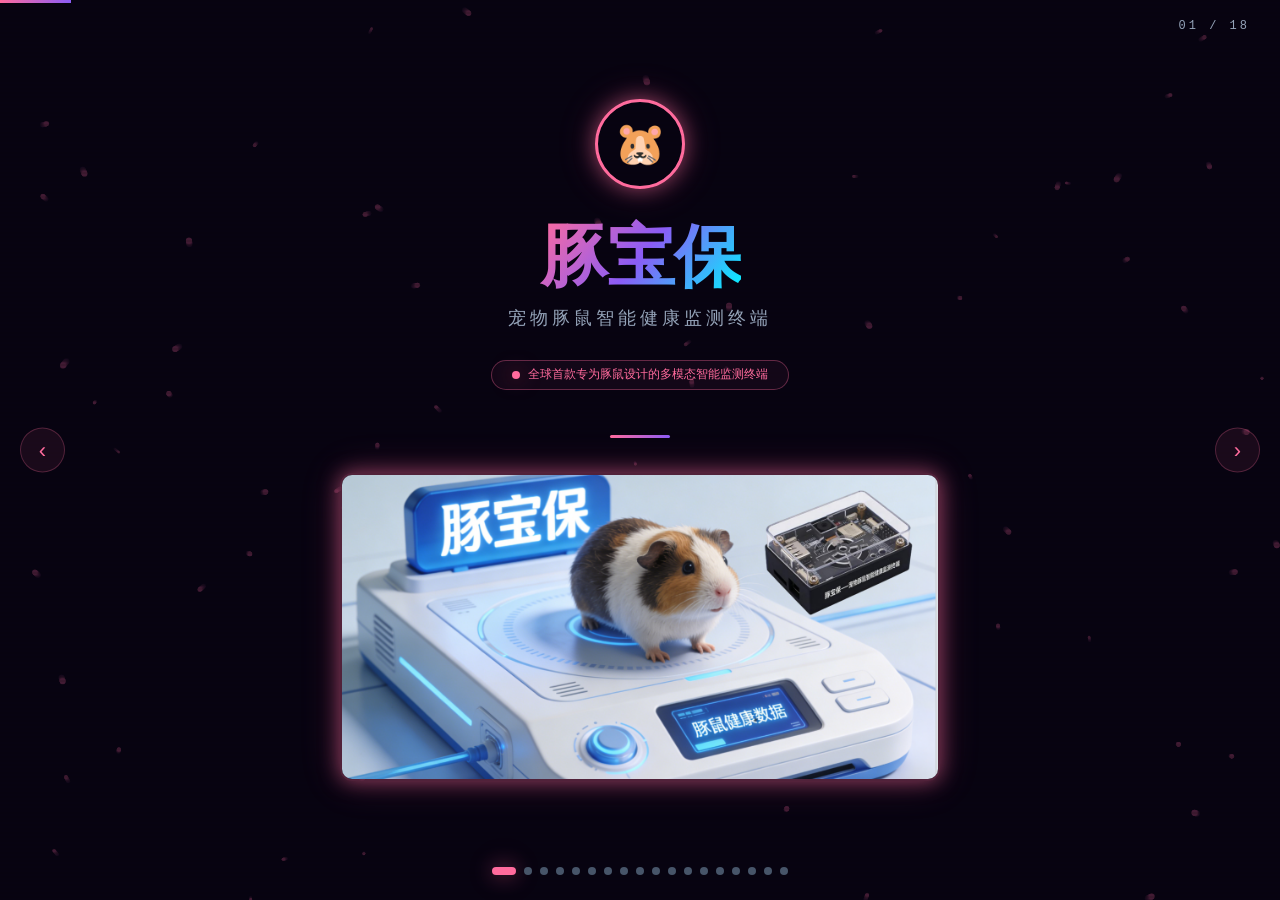
==== commit 5e94e22d: "调整好了大小" ====
--- a/presentation.html
+++ b/presentation.html
@@ -19,9 +19,10 @@
 #bgc{position:fixed;inset:0;z-index:0;opacity:.25}
 .scanlines{position:fixed;inset:0;z-index:1;background:repeating-linear-gradient(0deg,transparent,transparent 2px,rgba(0,0,0,.1) 2px,rgba(0,0,0,.1) 4px);pointer-events:none}
 .deck{position:fixed;inset:0;z-index:10}
-.slide{position:absolute;inset:0;display:flex;flex-direction:column;align-items:center;justify-content:center;padding:40px 60px;opacity:0;transform:translate3d(100%,0,0);transition:opacity .55s cubic-bezier(.77,0,.175,1),transform .55s cubic-bezier(.77,0,.175,1);pointer-events:none;overflow-y:auto}
+.slide{position:absolute;inset:0;display:flex;flex-direction:column;align-items:center;justify-content:center;padding:0;opacity:0;transform:translate3d(100%,0,0);transition:opacity .55s cubic-bezier(.77,0,.175,1),transform .55s cubic-bezier(.77,0,.175,1);pointer-events:none;overflow:hidden}
 .slide.active{opacity:1;transform:translate3d(0,0,0);pointer-events:all}
 .slide.exit{opacity:0;transform:translate3d(-100%,0,0)}
+.slide-inner{width:100%;display:flex;flex-direction:column;align-items:center;justify-content:center;padding:40px 60px;transform-origin:top center;transition:transform .3s ease;box-sizing:border-box}
 #counter{position:fixed;top:20px;right:30px;z-index:200;font:12px/1 'Courier New',monospace;color:var(--dim);letter-spacing:3px}
 #pgbar{position:fixed;top:0;left:0;height:3px;background:linear-gradient(90deg,var(--pink),var(--purple));z-index:200;transition:width .5s ease}
 .nav-dots{position:fixed;bottom:25px;left:50%;transform:translateX(-50%);display:flex;gap:8px;z-index:200}
@@ -1487,6 +1488,7 @@
       s.classList.add('active');
       setTimeout(()=>{
         s.querySelectorAll('.stag').forEach(el=>el.classList.add('show'));
+        scaleSlide(s);
       },50);
     }else if(i<current){
       s.classList.add('exit');
@@ -1563,6 +1565,42 @@
 window.addEventListener('resize',()=>{
   canvas.width=window.innerWidth;
   canvas.height=window.innerHeight;
+  scaleCurrentSlide();
+});
+
+// 自动缩放：让每页内容恰好填满视口
+function scaleSlide(slideEl){
+  const inner=slideEl.querySelector('.slide-inner');
+  if(!inner) return;
+  inner.style.transform='scale(1)';
+  const vh=window.innerHeight;
+  const vw=window.innerWidth;
+  const ih=inner.scrollHeight;
+  const iw=inner.scrollWidth;
+  const sy=vh/ih;
+  const sx=vw/iw;
+  const scale=Math.min(sy, sx, 1.12); // 最大放大12%，内容少时适度放大
+  inner.style.transform=`scale(${scale})`;
+  // 缩小时让 slide-inner 从顶部开始，保持居中
+  if(scale<1){
+    inner.style.marginTop=`${(vh - ih*scale)/2}px`;
+  } else {
+    inner.style.marginTop='0';
+  }
+}
+
+function scaleCurrentSlide(){
+  scaleSlide(slides[current]);
+}
+
+// 初始化：给所有 slide 内容套 slide-inner wrapper
+slides.forEach(slide=>{
+  const wrapper=document.createElement('div');
+  wrapper.className='slide-inner';
+  while(slide.firstChild){
+    wrapper.appendChild(slide.firstChild);
+  }
+  slide.appendChild(wrapper);
 });
 
 // 初始化
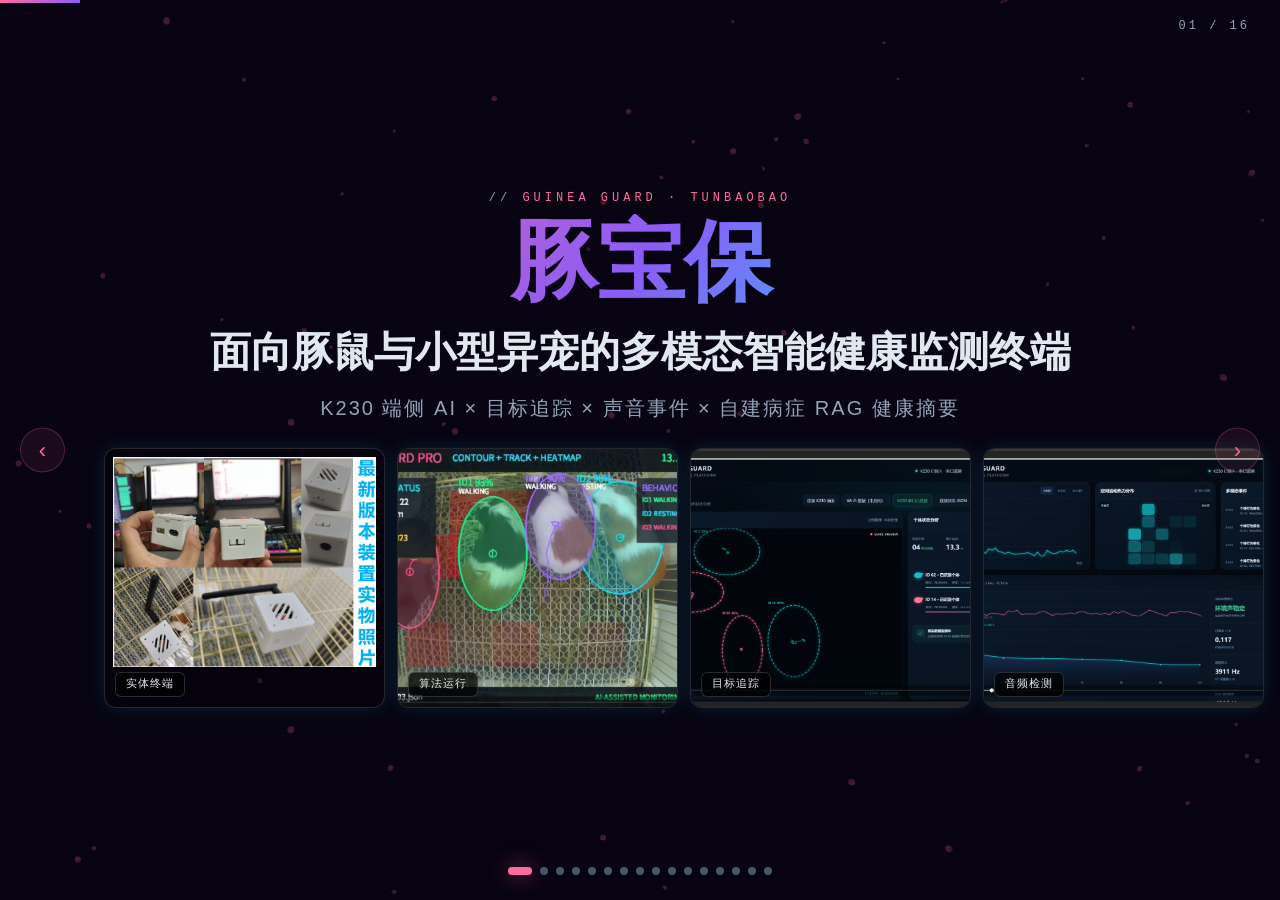
==== commit 9af545a7: "update ppt" ====
--- a/presentation.html
+++ b/presentation.html
@@ -83,12 +83,90 @@
 .img-box img{width:100%;height:auto;display:block}
 .img-row{display:flex;gap:20px;margin:20px 0}
 .img-row .img-box{flex:1}
+.story-wrap{width:100%;max-width:1200px;margin:0 auto;padding:0 20px}
+.story-grid{display:grid;grid-template-columns:1.18fr .82fr;gap:22px;align-items:stretch;width:100%}
+.story-grid.rev{grid-template-columns:.82fr 1.18fr}
+.story-photo{background:rgba(255,255,255,.025);border:2px solid rgba(255,107,157,.32);border-radius:12px;box-shadow:var(--gpink);height:430px;display:flex;align-items:center;justify-content:center;overflow:hidden;padding:6px}
+.story-photo img{width:100%;height:100%;object-fit:contain;display:block;border-radius:8px}
+.story-photo.tall{height:500px}
+.story-photo.mid{height:360px}
+.story-note{background:rgba(255,255,255,.035);border:1px solid rgba(255,255,255,.1);border-radius:12px;padding:22px 24px}
+.story-note h3{margin-top:0}
+.story-lead{font-size:19px;line-height:1.75;color:var(--text);font-weight:700;margin-bottom:14px}
+.story-meta{display:grid;grid-template-columns:repeat(3,1fr);gap:10px;margin:14px 0}
+.story-meta div{background:rgba(255,255,255,.035);border:1px solid rgba(255,255,255,.1);border-radius:8px;padding:12px 10px;text-align:center;font-size:12px;color:var(--dim);line-height:1.45}
+.story-meta strong{display:block;color:var(--pink);font-size:20px;font-family:'Courier New',monospace;margin-bottom:5px}
+.story-flow{display:grid;grid-template-columns:repeat(5,1fr);gap:8px;margin:16px 0}
+.story-flow div{background:rgba(255,255,255,.035);border:1px solid rgba(255,255,255,.1);border-radius:8px;padding:10px 8px;text-align:center;font-size:12px;line-height:1.45;color:var(--dim);min-height:62px;display:flex;align-items:center;justify-content:center}
+.story-two{display:grid;grid-template-columns:1fr 1fr;gap:16px;width:100%}
+.cost-strip{display:grid;grid-template-columns:repeat(4,1fr);gap:10px;margin:14px 0}
+.cost-strip div{background:rgba(255,215,0,.07);border:1px solid rgba(255,215,0,.25);border-radius:10px;padding:11px 8px;text-align:center}
+.cost-strip strong{display:block;font-size:22px;color:var(--yellow);font-family:'Courier New',monospace;margin-bottom:4px}
+.cost-strip span{font-size:11px;color:var(--dim);line-height:1.35}
+.survey-grid{display:grid;grid-template-columns:repeat(3,1fr);gap:14px;width:100%}
+.survey-card{background:rgba(255,255,255,.035);border:1px solid rgba(255,107,157,.24);border-radius:12px;padding:18px 16px;position:relative;overflow:hidden}
+.survey-card strong{display:block;font-size:38px;font-family:'Courier New',monospace;line-height:1;color:var(--pink);text-shadow:var(--gpink);margin-bottom:8px}
+.survey-card p{font-size:13px;color:var(--dim);line-height:1.6;margin:0}
+.method-grid{display:grid;grid-template-columns:repeat(5,1fr);gap:10px;width:100%}
+.method-step{background:rgba(255,255,255,.032);border:1px solid rgba(255,255,255,.1);border-radius:10px;padding:14px 12px;min-height:118px}
+.method-step b{display:block;color:var(--cyan);font-size:12px;font-family:'Courier New',monospace;letter-spacing:2px;margin-bottom:8px}
+.method-step span{font-size:12px;color:var(--dim);line-height:1.55}
+.feedback-grid{display:grid;grid-template-columns:1fr 1fr 1fr;gap:14px;width:100%}
+.feedback-card{background:rgba(255,255,255,.035);border:1px solid rgba(0,245,255,.22);border-radius:12px;padding:18px 16px}
+.feedback-card h3{font-size:18px;margin:0 0 10px;color:var(--cyan)}
+.feedback-card p{font-size:13px;color:var(--dim);line-height:1.7;margin:0}
+.cover-proof-grid{display:grid;grid-template-columns:repeat(4,minmax(0,1fr));gap:12px;width:min(1220px,calc(100vw - 120px));margin-top:16px}
+.cover-proof-card{height:300px;border-radius:12px;overflow:hidden;border:1px solid rgba(255,255,255,.14);background:rgba(0,0,0,.25);box-shadow:0 0 18px rgba(0,245,255,.12);position:relative}
+.cover-proof-card img{width:100%;height:100%;object-fit:cover;object-position:top;display:block}
+.cover-proof-card.product img{object-fit:contain;padding:8px}
+.cover-proof-card span,.proof-label{position:absolute;left:10px;bottom:10px;padding:5px 10px;border-radius:6px;background:rgba(0,0,0,.72);border:1px solid rgba(255,255,255,.16);font:11px/1.2 'Courier New',monospace;color:var(--text);letter-spacing:1px}
+.proof-layout{display:grid;grid-template-columns:1.25fr .75fr;gap:18px;align-items:stretch;width:100%;max-width:1200px}
+.proof-frame{border-radius:14px;overflow:hidden;border:2px solid rgba(0,245,255,.34);box-shadow:0 0 30px rgba(0,245,255,.15);background:rgba(0,0,0,.22);position:relative}
+.proof-frame img{width:100%;height:100%;display:block;object-fit:contain}
+.proof-frame.cover-img img{object-fit:cover;object-position:top}
+.proof-side{display:flex;flex-direction:column;gap:12px}
+.proof-kpi{display:grid;grid-template-columns:repeat(3,1fr);gap:10px}
+.proof-kpi div{background:rgba(255,255,255,.035);border:1px solid rgba(255,255,255,.1);border-radius:10px;padding:14px 10px;text-align:center}
+.proof-kpi strong{display:block;font-size:28px;font-family:'Courier New',monospace;color:var(--pink);line-height:1;margin-bottom:6px}
+.proof-kpi span{font-size:11px;color:var(--dim);line-height:1.35}
+.web-proof-grid{display:grid;grid-template-columns:1fr 1fr;gap:14px;width:100%;max-width:1200px}
+.web-proof-main{height:430px;border-radius:14px;overflow:hidden;border:2px solid rgba(0,245,255,.32);box-shadow:var(--gcyan);background:rgba(0,0,0,.22);position:relative}
+.web-proof-main img{width:100%;height:100%;object-fit:cover;object-position:top;display:block}
+.web-proof-stack{display:grid;grid-template-rows:1fr 1fr;gap:14px}
+.web-proof-small{height:208px;border-radius:14px;overflow:hidden;border:2px solid rgba(255,255,255,.16);background:rgba(0,0,0,.22);position:relative}
+.web-proof-small img{width:100%;height:100%;object-fit:cover;object-position:top;display:block}
+.hospital-wall{display:grid;grid-template-columns:repeat(5,1fr);gap:6px}
+.hospital-tile{min-height:48px;border-radius:8px;border:1px solid rgba(255,255,255,.13);background:rgba(255,255,255,.035);display:flex;align-items:center;justify-content:center;text-align:center;padding:7px 8px;font-size:11px;line-height:1.35;color:var(--dim)}
+.hospital-tile.hot{border-color:rgba(255,107,157,.28);color:var(--text);background:rgba(255,107,157,.06)}
+.hospital-logo-tile{min-height:43px;border-radius:8px;border:1px solid rgba(255,255,255,.13);background:rgba(255,255,255,.035);display:grid;grid-template-columns:44px 1fr;gap:5px;align-items:center;padding:5px 6px;overflow:hidden}
+.hospital-logo-tile img{width:42px;height:auto;max-height:18px;object-fit:contain;display:block;filter:drop-shadow(0 0 8px rgba(255,255,255,.15))}
+.hospital-logo-tile span{font-size:9px;line-height:1.25;color:var(--dim);word-break:break-all}
+.price-grid{display:grid;grid-template-columns:1.1fr .9fr;gap:16px;width:100%;max-width:1160px}
+.price-row{display:grid;grid-template-columns:1.1fr .55fr 1.4fr;gap:8px;align-items:center;padding:10px 12px;border-bottom:1px solid rgba(255,255,255,.08);font-size:13px}
+.price-row b{color:var(--text)}
+.price-row strong{font-family:'Courier New',monospace;color:var(--pink);font-size:18px;text-align:right}
+.price-row span{color:var(--dim);line-height:1.45;font-size:12px}
+.gtm-steps{display:grid;grid-template-columns:repeat(4,1fr);gap:10px}
+.gtm-step{border-radius:10px;border:1px solid rgba(0,245,255,.22);background:rgba(0,245,255,.04);padding:14px 12px;min-height:132px}
+.gtm-step b{display:block;color:var(--cyan);font:11px/1 'Courier New',monospace;letter-spacing:2px;margin-bottom:9px}
+.gtm-step p{font-size:12px;color:var(--dim);line-height:1.6;margin:0}
+.team-one-grid{display:grid;grid-template-columns:1.1fr 1.1fr .9fr;gap:12px;width:100%;max-width:1180px}
+.team-one-card{border-radius:12px;border:1px solid rgba(255,255,255,.12);background:rgba(255,255,255,.035);padding:14px}
+.team-one-card h3{font-size:16px;margin:0 0 8px;color:var(--text)}
+.team-one-card p{font-size:12px;color:var(--dim);line-height:1.65;margin:0}
+@media(max-width:900px){
+  .cover-proof-grid,.web-proof-grid,.price-grid,.team-one-grid{grid-template-columns:1fr}
+  .cover-proof-card{height:220px}
+  .web-proof-main,.web-proof-small{height:260px}
+  .hospital-wall{grid-template-columns:repeat(3,1fr)}
+  .gtm-steps{grid-template-columns:1fr 1fr}
+}
 </style>
 </head>
 <body>
 <canvas id="bgc"></canvas>
 <div class="scanlines"></div>
-<div id="counter"><span id="cn">01</span> / <span id="tn">15</span></div>
+<div id="counter"><span id="cn">01</span> / <span id="tn">16</span></div>
 <div id="pgbar"></div>
 <div class="nav-dots" id="dots"></div>
 <div class="arr" id="al">‹</div>
@@ -97,387 +175,257 @@
 
 <!-- 第1页：封面 -->
 <div class="slide active">
-  <div class="logo-ring stag show">🐹</div>
-  <div class="main-title stag show d1">豚宝保</div>
-  <div class="sub-title stag show d2">宠物豚鼠智能健康监测终端</div>
-  <div class="ver-badge stag show d3">全球首款专为豚鼠设计的多模态智能监测终端</div>
-  <div class="sep stag show d4"></div>
-  <div class="img-box stag show d5" style="max-width:600px">
-    <img src="docs/static/product_main.png" alt="豚宝保产品">
-  </div>
-</div>
-
-<!-- 第2页：项目背景 - 核心要点 -->
-<div class="slide">
-  <div style="width:100%;max-width:1200px;margin:0 auto;padding:0 20px">
-    <div class="stl stag">BACKGROUND</div>
-    <h2 class="stag d1">📊 项目背景 - 核心要点</h2>
-    <div class="sep stag d1"></div>
-
-    <div class="stag d2" style="width:100%;margin:20px auto 0">
-      <svg viewBox="0 0 1100 480" style="width:100%;height:auto">
-        <defs>
-          <filter id="glow">
-            <feGaussianBlur stdDeviation="4" result="coloredBlur"/>
-            <feMerge>
-              <feMergeNode in="coloredBlur"/>
-              <feMergeNode in="SourceGraphic"/>
-            </feMerge>
-          </filter>
-        </defs>
-
-        <!-- 左侧连接线（粉色） -->
-        <path d="M 440,240 Q 340,185 250,155" stroke="#ff6b9d" stroke-width="2" fill="none" opacity="0.7"/>
-        <path d="M 440,240 Q 340,240 250,240" stroke="#ff6b9d" stroke-width="2" fill="none" opacity="0.7"/>
-        <path d="M 440,240 Q 340,295 250,325" stroke="#ff6b9d" stroke-width="2" fill="none" opacity="0.7"/>
-
-        <!-- 右侧连接线（黄色/绿色） -->
-        <path d="M 660,240 Q 760,185 850,155" stroke="#ffd700" stroke-width="2" fill="none" opacity="0.7"/>
-        <path d="M 660,240 Q 760,240 850,240" stroke="#ffd700" stroke-width="2" fill="none" opacity="0.7"/>
-        <path d="M 660,240 Q 760,295 850,325" stroke="#00ff88" stroke-width="2" fill="none" opacity="0.7"/>
-        <path d="M 660,240 Q 760,380 850,410" stroke="#00ff88" stroke-width="2" fill="none" opacity="0.7"/>
-
-        <!-- 下方连接线（紫色） -->
-        <path d="M 550,300 Q 550,390 550,420" stroke="#8b5cf6" stroke-width="2" fill="none" opacity="0.7"/>
-
-        <!-- 中心节点 -->
-        <ellipse cx="550" cy="240" rx="145" ry="68" fill="#0f1f5c" stroke="#00f5ff" stroke-width="2.5" filter="url(#glow)"/>
-        <text x="550" y="228" text-anchor="middle" fill="#00f5ff" font-size="16" font-weight="bold" font-family="Microsoft YaHei">豚宝保：市场最大方案</text>
-        <text x="550" y="252" text-anchor="middle" fill="#e2e8f0" font-size="13" font-family="Microsoft YaHei">K230 · 视觉+听觉融合感知</text>
-
-        <!-- 左侧分支1 - 科研级 -->
-        <rect x="30" y="122" width="210" height="66" rx="10" fill="rgba(255,107,157,0.12)" stroke="#ff6b9d" stroke-width="2" filter="url(#glow)"/>
-        <text x="135" y="148" text-anchor="middle" fill="#ff6b9d" font-size="13" font-weight="bold" font-family="Microsoft YaHei">科研级设备</text>
-        <text x="135" y="168" text-anchor="middle" fill="#ff6b9d" font-size="12" font-family="Microsoft YaHei">成本高昂，无法家用</text>
-
-        <!-- 左侧分支2 - 消费级 -->
-        <rect x="30" y="207" width="210" height="66" rx="10" fill="rgba(255,107,157,0.12)" stroke="#ff6b9d" stroke-width="2" filter="url(#glow)"/>
-        <text x="135" y="233" text-anchor="middle" fill="#ff6b9d" font-size="13" font-weight="bold" font-family="Microsoft YaHei">消费级猫狗设备</text>
-        <text x="135" y="253" text-anchor="middle" fill="#ff6b9d" font-size="12" font-family="Microsoft YaHei">不适配，误报率高</text>
-
-        <!-- 左侧分支3 - 多元化 -->
-        <rect x="30" y="292" width="210" height="66" rx="10" fill="rgba(255,107,157,0.12)" stroke="#ff6b9d" stroke-width="2" filter="url(#glow)"/>
-        <text x="135" y="318" text-anchor="middle" fill="#ff6b9d" font-size="13" font-weight="bold" font-family="Microsoft YaHei">宠物监测缺乏专用</text>
-        <text x="135" y="338" text-anchor="middle" fill="#ff6b9d" font-size="12" font-family="Microsoft YaHei">设计不够多元化</text>
-
-        <!-- 右侧分支1 - 市场规模 -->
-        <rect x="860" y="122" width="210" height="66" rx="10" fill="rgba(255,215,0,0.12)" stroke="#ffd700" stroke-width="2" filter="url(#glow)"/>
-        <text x="965" y="148" text-anchor="middle" fill="#ffd700" font-size="13" font-weight="bold" font-family="Microsoft YaHei">市场规模111.06亿</text>
-        <text x="965" y="168" text-anchor="middle" fill="#ffd700" font-size="12" font-family="Microsoft YaHei">同比增长超10%</text>
-
-        <!-- 右侧分支2 - 饲养人群 -->
-        <rect x="860" y="207" width="210" height="66" rx="10" fill="rgba(255,215,0,0.12)" stroke="#ffd700" stroke-width="2" filter="url(#glow)"/>
-        <text x="965" y="233" text-anchor="middle" fill="#ffd700" font-size="13" font-weight="bold" font-family="Microsoft YaHei">异宠饲养超1707万人</text>
-        <text x="965" y="253" text-anchor="middle" fill="#ffd700" font-size="12" font-family="Microsoft YaHei">啮齿类占比7.8%↑</text>
-
-        <!-- 右侧分支3 - 市场转型 -->
-        <rect x="860" y="292" width="210" height="66" rx="10" fill="rgba(0,255,136,0.12)" stroke="#00ff88" stroke-width="2" filter="url(#glow)"/>
-        <text x="965" y="318" text-anchor="middle" fill="#00ff88" font-size="13" font-weight="bold" font-family="Microsoft YaHei">宠物经济向异宠转型</text>
-        <text x="965" y="338" text-anchor="middle" fill="#00ff88" font-size="12" font-family="Microsoft YaHei">Z世代情感陪伴新选择</text>
-
-        <!-- 右侧分支4 - 设备空白 -->
-        <rect x="860" y="377" width="210" height="66" rx="10" fill="rgba(0,255,136,0.12)" stroke="#00ff88" stroke-width="2" filter="url(#glow)"/>
-        <text x="965" y="403" text-anchor="middle" fill="#00ff88" font-size="13" font-weight="bold" font-family="Microsoft YaHei">90%设备为猫狗设计</text>
-        <text x="965" y="423" text-anchor="middle" fill="#00ff88" font-size="12" font-family="Microsoft YaHei">专用设备几乎为零</text>
-
-        <!-- 下方分支 - 消费能力 -->
-        <rect x="390" y="420" width="320" height="55" rx="10" fill="rgba(139,92,246,0.12)" stroke="#8b5cf6" stroke-width="2" filter="url(#glow)"/>
-        <text x="550" y="445" text-anchor="middle" fill="#8b5cf6" font-size="13" font-weight="bold" font-family="Microsoft YaHei">饲养月均消费 600–800元</text>
-        <text x="550" y="463" text-anchor="middle" fill="#8b5cf6" font-size="12" font-family="Microsoft YaHei">远超猫狗，付费意愿极强</text>
-      </svg>
-    </div>
-
-    <div class="card stag d3" style="background:linear-gradient(135deg,rgba(255,107,157,0.1) 0%,rgba(139,92,246,0.1) 100%);border:2px solid rgba(255,107,157,.4);text-align:center;padding:30px 50px;margin-top:18px;max-width:100%">
-      <p style="font-size:clamp(16px,2vw,26px);line-height:1.8;font-weight:bold">
-        <span class="px">依托团队在计算机视觉与动物行为分析领域的深厚积累</span>，以<span class="cx">K230边缘芯片</span>为核心，打造<span class="gx">全球首款专为豚鼠设计的多模态智能健康监测终端</span>，通过<span class="purx">视觉+听觉融合感知</span>实现运动量统计、疾病早期预警及每日健康报告推送，精准填补<span class="px">「科研级没法用、消费级用不了」</span>的市场空白
-      </p>
-    </div>
-  </div>
-</div>
-
-<!-- 第3页：市场空白 - 三大痛点 -->
-<div class="slide">
-  <div class="content-box">
-    <div class="stl stag">MARKET GAP</div>
-    <h2 class="stag d1">🎯 市场空白 - 三大痛点</h2>
-    <div class="sep stag d1"></div>
-
-    <div class="img-row stag d2">
-      <div class="img-box">
-        <img src="docs/static/device_professional.png" alt="科研级设备">
-      </div>
-      <div class="img-box">
-        <img src="docs/static/device_consumer.png" alt="消费级设备">
-      </div>
-    </div>
-
-    <div class="card stag d3" style="background:rgba(255,51,102,.08);border-color:rgba(255,51,102,.25)">
-      <h3>❌ 痛点1：科研级设备成本高、付费贵</h3>
-      <p style="margin-top:12px;color:var(--dim)">科研级设备虽精度高但成本高昂，操作复杂，完全无法适用于家庭场景</p>
-    </div>
-
-    <div class="card c stag d4" style="background:rgba(255,51,102,.08);border-color:rgba(255,51,102,.25)">
-      <h3>❌ 痛点2：消费级猫狗设备基本不适用，误报率高</h3>
-      <p style="margin-top:12px;color:var(--dim)">90%设备为猫狗设计，既鼠专用设备几乎为零</p>
-    </div>
-
-    <div class="card g stag d5" style="background:rgba(255,51,102,.08);border-color:rgba(255,51,102,.25)">
-      <h3>❌ 痛点3：全球家族宠物监测设计不够多元化，缺乏专用</h3>
-      <p style="margin-top:12px;color:var(--dim)">科研级没法用、消费级用不了的市场空白亟待填补</p>
-    </div>
-
-    <div class="card stag d6" style="background:rgba(0,255,136,.08);border-color:rgba(0,255,136,.3);text-align:center;padding:30px">
-      <p style="font-size:22px"><strong class="gx">✓ 项目最大方案：填补市场空白</strong></p>
-    </div>
-  </div>
-</div>
-
-<!-- 第4页：市场空白 - 用户痛点 -->
-<div class="slide">
-  <div class="content-box">
-    <div class="stl stag">USER PAIN POINTS</div>
-    <h2 class="stag d1">💡 用户痛点</h2>
-    <div class="sep stag d1"></div>
-
-    <div class="card stag d2">
-      <h3>🔍 核心问题：运动量统计、异常行为识别、疾病早期预警、健康报告</h3>
-      <p style="margin-top:15px">豚鼠体型小巧、表达能力弱，健康问题往往难以被及时察觉</p>
-    </div>
-
-    <div class="g2 stag d3" style="margin-top:25px">
-      <div class="card c">
-        <h3>📊 科研级设备</h3>
-        <p style="margin-top:12px;color:var(--dim)">专业度高但成本高昂（数万元），操作复杂，不适合家用</p>
-      </div>
-      <div class="card">
-        <h3>🐱 消费级猫狗设备</h3>
-        <p style="margin-top:12px;color:var(--dim)">90%为猫狗设计，算法无法适配豚鼠，误报率高</p>
-      </div>
-    </div>
-
-    <div class="card g stag d4" style="text-align:center;padding:30px;margin-top:25px">
-      <p style="font-size:20px"><strong class="gx">豚宝保：专业 + 易用 + 精准识别</strong></p>
-    </div>
-  </div>
-</div>
-
-<!-- 第5页：市场空白 - 数据支撑 -->
-<div class="slide">
-  <div class="content-box">
-    <div class="stl stag">MARKET DATA</div>
-    <h2 class="stag d1">📈 市场空白 - 数据支撑</h2>
-    <div class="sep stag d1"></div>
-
-    <div class="g3 stag d2" style="margin:30px 0">
-      <div class="metric">
-        <div class="metric-n">111.06亿</div>
-        <div class="metric-l">2024年小宠异宠市场规模</div>
-        <p style="font-size:12px;color:var(--dim);margin-top:10px">同比增长>10%</p>
-      </div>
-      <div class="metric">
-        <div class="metric-n">1707万</div>
-        <div class="metric-l">异宠饲养人群</div>
-        <p style="font-size:12px;color:var(--dim);margin-top:10px">持续增长中</p>
-      </div>
-      <div class="metric">
-        <div class="metric-n">7.8%</div>
-        <div class="metric-l">啮齿类饲养者占比(2024)</div>
-        <p style="font-size:12px;color:var(--dim);margin-top:10px">2023年为7.1%</p>
-      </div>
-    </div>
-
-    <div class="card stag d3">
-      <h3>🚀 宠物经济转型趋势</h3>
-      <p style="margin-top:12px">从"猫狗主导"向"异宠细分"快速转型，豚鼠等小型啮齿类宠物成为Z世代情感陪伴新选择</p>
-    </div>
-
-    <div class="card c stag d4">
-      <h3>💰 用户消费能力</h3>
-      <p style="margin-top:12px">饲养月均消费<span class="highlight">600-800元</span>，远超猫狗基础成本，证明用户付费意愿强</p>
-    </div>
-
-    <div class="card g stag d5">
-      <h3>📊 市场空白</h3>
-      <p style="margin-top:12px">90%设备为猫狗设计，<span class="gx">既鼠专用设备几乎为零</span></p>
-    </div>
-  </div>
-</div>
-
-<!-- 第6页：应用场景 -->
-<div class="slide">
-  <div style="width:100%;max-width:1200px;margin:0 auto;padding:0 20px">
-    <div class="stl stag">APPLICATION SCENARIOS</div>
-    <h2 class="stag d1">🎯 应用场景</h2>
-    <div class="sep stag d1"></div>
-
-    <!-- 顶部：核心痛点 + 目标用户 两列 -->
-    <div class="stag d2" style="display:grid;grid-template-columns:1fr 1fr;gap:20px;margin:18px 0 22px">
-      <div style="background:rgba(255,107,157,.08);border:1px solid rgba(255,107,157,.35);border-radius:12px;padding:20px 24px">
-        <p style="font-size:11px;letter-spacing:3px;color:var(--pink);font-family:'Courier New',monospace;margin-bottom:10px">// CORE PROBLEM</p>
-        <p style="font-size:17px;font-weight:700;color:var(--text);line-height:1.6">面向<span style="color:var(--pink)">城市独居青年、上班族及宠物爱好者</span>等豚鼠饲养群体，解决传统监测中<span style="color:var(--pink)">「发现晚、干预难」</span>的核心痛点</p>
-      </div>
-      <div style="background:rgba(0,245,255,.06);border:1px solid rgba(0,245,255,.25);border-radius:12px;padding:20px 24px">
-        <p style="font-size:11px;letter-spacing:3px;color:var(--cyan);font-family:'Courier New',monospace;margin-bottom:10px">// TARGET USER</p>
-        <p style="font-size:17px;font-weight:700;color:var(--text);line-height:1.6">核心用户：<span style="color:var(--cyan)">20–35岁城市豚鼠饲养者</span></p>
-        <p style="font-size:14px;color:var(--dim);margin-top:8px;line-height:1.6">对宠物健康高度关注，但因工作繁忙或外出，无法时刻陪伴在侧</p>
-      </div>
-    </div>
-
-    <!-- 中部：三大场景横向流程图 -->
-    <div class="stag d3" style="display:flex;align-items:stretch;gap:0;margin-bottom:22px">
-
-      <!-- 场景1 -->
-      <div style="flex:1;background:rgba(255,107,157,.07);border:1px solid rgba(255,107,157,.3);border-radius:14px 0 0 14px;padding:24px 22px;position:relative">
-        <div style="font-size:36px;margin-bottom:12px">📊</div>
-        <p style="font-size:12px;letter-spacing:3px;color:var(--pink);font-family:'Courier New',monospace;margin-bottom:8px">01 / 日常健康管理</p>
-        <p style="font-size:15px;font-weight:700;color:var(--text);margin-bottom:10px">多模态感知 · 24H 不间断</p>
-        <ul class="scene-list" style="padding:0;margin:0">
-          <li style="font-size:13px;color:var(--dim);padding:4px 0 4px 18px;line-height:1.5;position:relative">活动量实时统计</li>
-          <li style="font-size:13px;color:var(--dim);padding:4px 0 4px 18px;line-height:1.5;position:relative">进食频率监测</li>
-          <li style="font-size:13px;color:var(--dim);padding:4px 0 4px 18px;line-height:1.5;position:relative">饮水次数记录</li>
-          <li style="font-size:13px;color:var(--dim);padding:4px 0 4px 18px;line-height:1.5;position:relative">每日运动量统计报告</li>
+  <div style="width:100%;max-width:1240px;margin:0 auto;padding:0 44px;text-align:center">
+    <div class="stl stag show">GUINEA GUARD · TUNBAOBAO</div>
+    <div class="main-title stag show d1" style="font-size:clamp(44px,7vw,88px);margin-bottom:16px">豚宝保</div>
+    <h1 class="stag show d2" style="font-size:clamp(24px,3.2vw,42px);line-height:1.25;font-weight:900;margin-bottom:14px;color:var(--text)">面向豚鼠与小型异宠的多模态智能健康监测终端</h1>
+    <div class="sub-title stag show d3" style="font-size:clamp(13px,1.6vw,20px);line-height:1.6;letter-spacing:2px;text-transform:none;margin-bottom:24px">K230 端侧 AI × 目标追踪 × 声音事件 × 自建病症 RAG 健康摘要</div>
+
+    <div class="cover-proof-grid stag show d4" style="margin-top:6px">
+      <div class="cover-proof-card product" style="height:260px">
+        <img src="docs/static/最新版本实物照片.png" alt="豚宝保最新版本实物照片">
+        <span>实体终端</span>
+      </div>
+      <div class="cover-proof-card" style="height:260px">
+        <img src="docs/static/豚宝保算法运行截图.png" alt="豚宝保算法运行截图">
+        <span>算法运行</span>
+      </div>
+      <div class="cover-proof-card" style="height:260px">
+        <img src="docs/static/豚宝保网页端监测界面-目标追踪.png" alt="豚宝保网页端监测界面-目标追踪">
+        <span>目标追踪</span>
+      </div>
+      <div class="cover-proof-card" style="height:260px">
+        <img src="docs/static/豚宝保网页端监测界面-音频检测.png" alt="豚宝保网页端监测界面-音频检测">
+        <span>音频检测</span>
+      </div>
+    </div>
+  </div>
+</div>
+
+<!-- 第2页：项目背景 - 创始人真实饲养与高付费社群调研 -->
+<div class="slide">
+  <div class="story-wrap">
+    <div class="stl stag">BACKGROUND · REAL OWNER × PAID DEMAND</div>
+    <h2 class="stag d1">项目背景：创始人真实饲养 × 高付费社群调研</h2>
+    <div class="sep stag d1"></div>
+
+    <div class="story-grid stag d2" style="grid-template-columns:.95fr 1.05fr;gap:20px">
+      <div>
+        <div class="story-photo" style="height:430px;border-color:rgba(255,107,157,.34)">
+          <img src="docs/static/创始人养豚鼠真实照片.png" alt="创始人养豚鼠真实照片">
+        </div>
+        <p style="font-size:13px;color:var(--dim);line-height:1.7;margin-top:10px"><strong class="px">创始人真实养护场景：</strong>长期照顾多只荷兰猪，亲历疾病、就医、打针和日常护理。</p>
+      </div>
+
+      <div class="story-note" style="padding:20px 22px">
+        <h3>我们调研的不是泛宠物用户，而是愿意长期投入的豚鼠精养用户</h3>
+        <p class="story-lead" style="font-size:18px">调研样本口径统一为：<span class="yx">月均饲养费用 600 元以上</span>，且能验证真实饲养记录、病例/账单、社群发言或长期养护经验的用户。</p>
+        <div class="survey-grid" style="grid-template-columns:repeat(3,1fr);gap:10px;margin:12px 0">
+          <div class="survey-card" style="padding:14px 12px"><strong style="font-size:30px">6000+</strong><p>中国样本<br>公众号/荷兰猪群/豚鼠群</p></div>
+          <div class="survey-card" style="padding:14px 12px;border-color:rgba(0,245,255,.24)"><strong style="font-size:30px;color:var(--cyan);text-shadow:var(--gcyan)">1万+</strong><p>美国样本<br>Ins/Reddit/Telegram</p></div>
+          <div class="survey-card" style="padding:14px 12px;border-color:rgba(0,255,136,.24)"><strong style="font-size:30px;color:var(--green);text-shadow:var(--ggreen)">2700+</strong><p>欧洲样本<br>社群/频道反馈</p></div>
+        </div>
+        <div style="display:grid;grid-template-columns:1fr 1fr 1fr;gap:10px;margin-top:12px">
+          <div style="background:rgba(255,107,157,.07);border:1px solid rgba(255,107,157,.22);border-radius:9px;padding:12px"><p style="font-size:13px;color:var(--text);font-weight:700;margin-bottom:5px">真实痛点</p><p style="font-size:12px;color:var(--dim);line-height:1.55;margin:0">发病急、发现晚、治疗贵</p></div>
+          <div style="background:rgba(255,215,0,.07);border:1px solid rgba(255,215,0,.22);border-radius:9px;padding:12px"><p style="font-size:13px;color:var(--text);font-weight:700;margin-bottom:5px">付费能力</p><p style="font-size:12px;color:var(--dim);line-height:1.55;margin:0">月均 600 元以上精养投入</p></div>
+          <div style="background:rgba(0,255,136,.06);border:1px solid rgba(0,255,136,.22);border-radius:9px;padding:12px"><p style="font-size:13px;color:var(--text);font-weight:700;margin-bottom:5px">产品切入</p><p style="font-size:12px;color:var(--dim);line-height:1.55;margin:0">视觉 + 听觉主动预警</p></div>
+        </div>
+      </div>
+    </div>
+    <div class="stag d3" style="display:grid;grid-template-columns:repeat(4,1fr);gap:10px;margin-top:14px">
+      <div style="background:rgba(255,107,157,.06);border:1px solid rgba(255,107,157,.24);border-radius:10px;padding:12px;text-align:center"><strong class="px" style="display:block;font-size:24px;font-family:'Courier New'">1000+</strong><p style="font-size:11px;color:var(--dim);line-height:1.45;margin:4px 0 0">新瑞鹏官网 2026 门店网络<br>转诊/中心/专科/社区医院</p></div>
+      <div style="background:rgba(0,245,255,.06);border:1px solid rgba(0,245,255,.24);border-radius:10px;padding:12px;text-align:center"><strong class="cx" style="display:block;font-size:24px;font-family:'Courier New'">90+</strong><p style="font-size:11px;color:var(--dim);line-height:1.45;margin:4px 0 0">覆盖城市<br>具备小B端试点网络</p></div>
+      <div style="background:rgba(0,255,136,.06);border:1px solid rgba(0,255,136,.24);border-radius:10px;padding:12px;text-align:center"><strong class="gx" style="display:block;font-size:24px;font-family:'Courier New'">89家</strong><p style="font-size:11px;color:var(--dim);line-height:1.45;margin:4px 0 0">官网接口北京门店数<br>首发试点城市优先</p></div>
+      <div style="background:rgba(255,215,0,.06);border:1px solid rgba(255,215,0,.24);border-radius:10px;padding:12px;text-align:center"><strong class="yx" style="display:block;font-size:24px;font-family:'Courier New'">15专科</strong><p style="font-size:11px;color:var(--dim);line-height:1.45;margin:4px 0 0">官网专科体系<br>包含 Exotic Animal Medicine</p></div>
+    </div>
+    <p class="stag d4" style="font-size:12px;color:var(--dim);text-align:center;margin-top:9px">2026口径：优先使用官网与官网接口数据证明医院试点网络；宏观犬猫市场只作行业背景，不写成中国豚鼠市场规模。</p>
+  </div>
+</div>
+
+<!-- 第3页：项目起点 - 负责人真实饲养故事 -->
+<div class="slide">
+  <div class="story-wrap">
+    <div class="stl stag">ORIGIN STORY · 5 YEARS</div>
+    <h2 class="stag d1">项目起点：负责人 5 年荷兰猪饲养经历</h2>
+    <div class="sep stag d1"></div>
+
+    <div class="story-grid stag d2">
+      <div class="story-photo" style="height:455px">
+        <img src="docs/static/眼睛红肿发炎和就医照片.png" alt="眼睛红肿发炎和就医照片">
+      </div>
+      <div class="story-note">
+        <h3>痛点来自长期真实照护，不是纸面调研</h3>
+        <p class="story-lead">项目负责人长期饲养 4 只荷兰猪，5 年里经历过眼部红肿发炎、呼吸道疾病、肺水肿急诊、住院急救、定期体检、打针和药物治疗。</p>
+        <div class="story-meta">
+          <div><strong>5年</strong>连续饲养经验</div>
+          <div><strong>4只</strong>多只共同照护</div>
+          <div><strong>3万+</strong>累计治病花费</div>
+        </div>
+        <ul style="font-size:15px;color:var(--dim);line-height:1.8">
+          <li>豚鼠表达能力弱，早期异常通常只是精神、食欲、姿态的细微变化</li>
+          <li>主人上班或外出时无法连续观察，发现时往往已经进入就医流程</li>
+          <li>真正需要的是面向豚鼠的连续监测，而不是通用猫狗设备的简单迁移</li>
         </ul>
       </div>
-
-      <!-- 箭头 -->
-      <div style="display:flex;align-items:center;padding:0 6px;color:var(--dim2);font-size:22px;flex-shrink:0">›</div>
-
-      <!-- 场景2 -->
-      <div style="flex:1;background:rgba(255,215,0,.06);border:1px solid rgba(255,215,0,.3);border-top:0;border-bottom:0;padding:24px 22px;position:relative">
-        <div style="font-size:36px;margin-bottom:12px">⚡</div>
-        <p style="font-size:12px;letter-spacing:3px;color:var(--yellow);font-family:'Courier New',monospace;margin-bottom:8px">02 / 即时风险预警</p>
-        <p style="font-size:15px;font-weight:700;color:var(--text);margin-bottom:10px">AI 算法 · 毫秒级响应</p>
-        <ul class="scene-list" style="padding:0;margin:0">
-          <li style="font-size:13px;color:var(--dim);padding:4px 0 4px 18px;line-height:1.5;position:relative">脚垫卡脚识别</li>
-          <li style="font-size:13px;color:var(--dim);padding:4px 0 4px 18px;line-height:1.5;position:relative">肢体异常检测</li>
-          <li style="font-size:13px;color:var(--dim);padding:4px 0 4px 18px;line-height:1.5;position:relative">异常呼吸声分析</li>
-          <li style="font-size:13px;color:var(--dim);padding:4px 0 4px 18px;line-height:1.5;position:relative">消化不良早期信号</li>
-        </ul>
-      </div>
-
-      <!-- 箭头 -->
-      <div style="display:flex;align-items:center;padding:0 6px;color:var(--dim2);font-size:22px;flex-shrink:0">›</div>
-
-      <!-- 场景3 -->
-      <div style="flex:1;background:rgba(0,255,136,.06);border:1px solid rgba(0,255,136,.3);border-radius:0 14px 14px 0;padding:24px 22px;position:relative">
-        <div style="font-size:36px;margin-bottom:12px">📱</div>
-        <p style="font-size:12px;letter-spacing:3px;color:var(--green);font-family:'Courier New',monospace;margin-bottom:8px">03 / 远程关怀</p>
-        <p style="font-size:15px;font-weight:700;color:var(--text);margin-bottom:10px">每日报告 · 邮件推送</p>
-        <ul class="scene-list" style="padding:0;margin:0">
-          <li style="font-size:13px;color:var(--dim);padding:4px 0 4px 18px;line-height:1.5;position:relative">健康数据自动汇总</li>
-          <li style="font-size:13px;color:var(--dim);padding:4px 0 4px 18px;line-height:1.5;position:relative">行为模式分析</li>
-          <li style="font-size:13px;color:var(--dim);padding:4px 0 4px 18px;line-height:1.5;position:relative">结构化安全信息报告</li>
-          <li style="font-size:13px;color:var(--dim);padding:4px 0 4px 18px;line-height:1.5;position:relative">主人外出也能掌握状态</li>
-        </ul>
-      </div>
-    </div>
-
-    <!-- 底部：核心价值总结 -->
-    <div class="stag d4" style="background:linear-gradient(135deg,rgba(139,92,246,.1) 0%,rgba(0,245,255,.08) 100%);border:1px solid rgba(139,92,246,.35);border-radius:12px;padding:18px 32px;display:flex;align-items:center;gap:20px">
-      <div style="font-size:32px;flex-shrink:0">🧠</div>
-      <p style="font-size:16px;line-height:1.7;color:var(--text)">
-        豚鼠体型小巧、表达能力弱，健康问题往往难以被及时察觉。本项目通过
-        <span style="color:var(--cyan);font-weight:700">AI 边缘计算</span>
-        将专业健康分析能力下沉到终端设备，实现
-        <span style="color:var(--green);font-weight:700">「早发现、早干预」</span>，
-        有效降低豚鼠健康风险与饲养者焦虑
-      </p>
-    </div>
-  </div>
-</div>
-
-<!-- 第7页：目标用户消费能力验证 + 核心应用场景 -->
-<div class="slide">
-  <div style="width:100%;max-width:1200px;margin:0 auto;padding:0 20px">
-    <div class="stl stag">TARGET USER · SCENARIOS</div>
-    <h2 class="stag d1">💰 消费能力验证 &amp; 核心应用场景</h2>
-    <div class="sep stag d1"></div>
-
-    <!-- 消费能力数据带 -->
-    <div class="stag d2" style="display:flex;align-items:center;gap:16px;margin:18px 0 22px;background:rgba(255,215,0,.06);border:1px solid rgba(255,215,0,.3);border-radius:14px;padding:18px 28px">
-      <div style="font-size:32px;flex-shrink:0">💴</div>
-      <div style="flex:1">
-        <p style="font-size:13px;letter-spacing:3px;color:var(--yellow);font-family:'Courier New',monospace;margin-bottom:6px">// CONSUMER SPENDING</p>
-        <p style="font-size:16px;color:var(--text);line-height:1.7">
-          草料、饲料、果干 + 垫料、保健品等，月均开销普遍在
-          <span style="color:var(--yellow);font-size:22px;font-weight:900;font-family:'Courier New',monospace;margin:0 6px">600–800元</span>
-          区间 —— 远超猫狗基础饲养成本，<span style="color:var(--yellow);font-weight:700">充分证明目标用户对专业健康监测产品的付费意愿与消费能力</span>
-        </p>
-      </div>
-    </div>
-
-    <!-- 三大核心场景 -->
-    <div class="stag d3" style="display:grid;grid-template-columns:1fr 1fr 1fr;gap:16px">
-
-      <!-- 场景1 家庭 -->
-      <div style="background:rgba(255,107,157,.07);border:1px solid rgba(255,107,157,.3);border-radius:14px;padding:22px 20px">
-        <div style="display:flex;align-items:center;gap:10px;margin-bottom:14px">
-          <span style="font-size:28px">🏠</span>
-          <div>
-            <p style="font-size:11px;letter-spacing:2px;color:var(--pink);font-family:'Courier New',monospace">SCENARIO 01</p>
-            <p style="font-size:15px;font-weight:700;color:var(--text)">家庭日常饲养</p>
-          </div>
-        </div>
-        <div style="width:100%;height:1px;background:rgba(255,107,157,.2);margin-bottom:14px"></div>
-        <ul class="scene-list" style="padding:0;margin:0">
-          <li style="font-size:13px;color:var(--dim);padding:5px 0 5px 16px;line-height:1.5;position:relative">24H 不间断监测，实时预警</li>
-          <li style="font-size:13px;color:var(--dim);padding:5px 0 5px 16px;line-height:1.5;position:relative">识别脚垫卡脚、呼吸道疾病</li>
-          <li style="font-size:13px;color:var(--dim);padding:5px 0 5px 16px;line-height:1.5;position:relative">每日健康报告邮件推送</li>
-          <li style="font-size:13px;color:var(--dim);padding:5px 0 5px 16px;line-height:1.5;position:relative">远程查看运动状态</li>
-          <li style="font-size:13px;color:var(--dim);padding:5px 0 5px 16px;line-height:1.5;position:relative">满足情感陪伴需求</li>
-        </ul>
-        <div style="margin-top:14px;padding:8px 12px;background:rgba(255,107,157,.12);border-radius:8px;font-size:12px;color:var(--pink)">
-          解决上班族外出时「发现晚、干预难」痛点
-        </div>
-      </div>
-
-      <!-- 场景2 繁育舍 -->
-      <div style="background:rgba(0,245,255,.06);border:1px solid rgba(0,245,255,.25);border-radius:14px;padding:22px 20px">
-        <div style="display:flex;align-items:center;gap:10px;margin-bottom:14px">
-          <span style="font-size:28px">🏪</span>
-          <div>
-            <p style="font-size:11px;letter-spacing:2px;color:var(--cyan);font-family:'Courier New',monospace">SCENARIO 02</p>
-            <p style="font-size:15px;font-weight:700;color:var(--text)">异宠店 / 繁育舍</p>
-          </div>
-        </div>
-        <div style="width:100%;height:1px;background:rgba(0,245,255,.2);margin-bottom:14px"></div>
-        <ul class="scene-list" style="padding:0;margin:0">
-          <li style="font-size:13px;color:var(--dim);padding:5px 0 5px 16px;line-height:1.5;position:relative">多笼位批量同时监测</li>
-          <li style="font-size:13px;color:var(--dim);padding:5px 0 5px 16px;line-height:1.5;position:relative">多只豚鼠异常统一预警</li>
-          <li style="font-size:13px;color:var(--dim);padding:5px 0 5px 16px;line-height:1.5;position:relative">建立豚鼠健康档案</li>
-          <li style="font-size:13px;color:var(--dim);padding:5px 0 5px 16px;line-height:1.5;position:relative">提升繁育饲养专业度</li>
-          <li style="font-size:13px;color:var(--dim);padding:5px 0 5px 16px;line-height:1.5;position:relative">为销售提供健康数据支撑</li>
-        </ul>
-        <div style="margin-top:14px;padding:8px 12px;background:rgba(0,245,255,.1);border-radius:8px;font-size:12px;color:var(--cyan)">
-          健康数据增强消费者信任
-        </div>
-      </div>
-
-      <!-- 场景3 科普教学 -->
-      <div style="background:rgba(0,255,136,.06);border:1px solid rgba(0,255,136,.25);border-radius:14px;padding:22px 20px">
-        <div style="display:flex;align-items:center;gap:10px;margin-bottom:14px">
-          <span style="font-size:28px">🔬</span>
-          <div>
-            <p style="font-size:11px;letter-spacing:2px;color:var(--green);font-family:'Courier New',monospace">SCENARIO 03</p>
-            <p style="font-size:15px;font-weight:700;color:var(--text)">科普 / 教学机构</p>
-          </div>
-        </div>
-        <div style="width:100%;height:1px;background:rgba(0,255,136,.2);margin-bottom:14px"></div>
-        <ul class="scene-list" style="padding:0;margin:0">
-          <li style="font-size:13px;color:var(--dim);padding:5px 0 5px 16px;line-height:1.5;position:relative">高校动物行为学实验室</li>
-          <li style="font-size:13px;color:var(--dim);padding:5px 0 5px 16px;line-height:1.5;position:relative">少儿自然科普机构</li>
-          <li style="font-size:13px;color:var(--dim);padding:5px 0 5px 16px;line-height:1.5;position:relative">可视化运动数据展示</li>
-          <li style="font-size:13px;color:var(--dim);padding:5px 0 5px 16px;line-height:1.5;position:relative">辅助动物行为学研究</li>
-          <li style="font-size:13px;color:var(--dim);padding:5px 0 5px 16px;line-height:1.5;position:relative">直观展示生活习性与健康状态</li>
-        </ul>
-        <div style="margin-top:14px;padding:8px 12px;background:rgba(0,255,136,.1);border-radius:8px;font-size:12px;color:var(--green)">
-          技术场景化落地，拓展应用边界
-        </div>
-      </div>
-    </div>
-  </div>
-</div>
-
+    </div>
+  </div>
+</div>
+
+<!-- 第4页：疾病链路 - 应激到急症 -->
+<div class="slide">
+  <div class="story-wrap">
+    <div class="stl stag">DISEASE PATH · STRESS TO EMERGENCY</div>
+    <h2 class="stag d1">疾病链路：应激会把潜在问题快速放大</h2>
+    <div class="sep stag d1"></div>
+
+    <div class="story-flow stag d2">
+      <div>受惊 / 换环境<br>洗澡 / 运输 / 温差</div>
+      <div>应激激素升高</div>
+      <div>免疫防御下降<br>食欲减少</div>
+      <div>潜伏细菌繁殖</div>
+      <div>呼吸道感染<br>肠胃停滞 / 急症</div>
+    </div>
+
+    <div class="story-two stag d3">
+      <div>
+        <div class="story-photo tall" style="border-color:rgba(0,245,255,.32);box-shadow:var(--gcyan)">
+          <img src="docs/static/豚鼠呼吸道疾病照片和医生聊天记录截图.png" alt="豚鼠呼吸道疾病照片和医生聊天记录截图">
+        </div>
+        <p style="font-size:13px;color:var(--dim);line-height:1.6;margin-top:10px"><strong class="cx">呼吸道疾病：</strong>症状进展快，轻微异常需要结合医生判断及时处理。</p>
+      </div>
+      <div>
+        <div class="story-photo tall" style="border-color:rgba(0,255,136,.32);box-shadow:var(--ggreen)">
+          <img src="docs/static/肺水肿急诊和住院急救.png" alt="肺水肿急诊和住院急救">
+        </div>
+        <p style="font-size:13px;color:var(--dim);line-height:1.6;margin-top:10px"><strong class="gx">急诊住院：</strong>肺水肿等急症风险高、费用高，越早发现越容易救治。</p>
+      </div>
+    </div>
+  </div>
+</div>
+
+<!-- 第5页：痛点闭环 - 成本与设备空白 -->
+<div class="slide">
+  <div class="story-wrap">
+    <div class="stl stag">PAIN LOOP · COST × DEVICE GAP</div>
+    <h2 class="stag d1">痛点闭环：发现晚、治疗贵、现有设备不适配</h2>
+    <div class="sep stag d1"></div>
+
+    <div class="cost-strip stag d2">
+      <div><strong>1500元</strong><span>单只单次 CT</span></div>
+      <div><strong>400元</strong><span>单次 B 超</span></div>
+      <div><strong>1100元</strong><span>住院 / 天</span></div>
+      <div><strong>70元</strong><span>打针 / 只 / 天</span></div>
+    </div>
+
+    <div class="stag d2" style="display:grid;grid-template-columns:repeat(4,1fr);gap:10px;margin:10px 0 12px">
+      <div style="background:rgba(255,107,157,.06);border:1px solid rgba(255,107,157,.22);border-radius:10px;padding:10px;text-align:center"><strong class="px" style="font-size:22px;font-family:'Courier New'">3家</strong><p style="font-size:11px;color:var(--dim);line-height:1.4;margin:4px 0 0">自有案例医院</p></div>
+      <div style="background:rgba(0,245,255,.06);border:1px solid rgba(0,245,255,.22);border-radius:10px;padding:10px;text-align:center"><strong class="cx" style="font-size:22px;font-family:'Courier New'">11笔</strong><p style="font-size:11px;color:var(--dim);line-height:1.4;margin:4px 0 0">诊疗/付费节点</p></div>
+      <div style="background:rgba(0,255,136,.06);border:1px solid rgba(0,255,136,.22);border-radius:10px;padding:10px;text-align:center"><strong class="gx" style="font-size:22px;font-family:'Courier New'">10,816元</strong><p style="font-size:11px;color:var(--dim);line-height:1.4;margin:4px 0 0">逐笔复核支出</p></div>
+      <div style="background:rgba(255,215,0,.06);border:1px solid rgba(255,215,0,.22);border-radius:10px;padding:10px;text-align:center"><strong class="yx" style="font-size:22px;font-family:'Courier New'">89.6%</strong><p style="font-size:11px;color:var(--dim);line-height:1.4;margin:4px 0 0">集中在影像/急诊等高成本节点</p></div>
+    </div>
+
+    <div class="story-two stag d3" style="grid-template-columns:1fr 1fr;margin-bottom:14px">
+      <div>
+        <div class="story-photo mid" style="border-color:rgba(0,245,255,.32);box-shadow:var(--gcyan)">
+          <img src="docs/static/豚鼠体检报告.png" alt="豚鼠体检报告">
+        </div>
+      </div>
+      <div>
+        <div class="story-photo mid" style="border-color:rgba(255,215,0,.34);box-shadow:0 0 20px rgba(255,215,0,.35)">
+          <img src="docs/static/豚鼠打针和药物单截图.png" alt="豚鼠打针和药物单截图">
+        </div>
+      </div>
+    </div>
+
+    <div class="stag d4" style="display:grid;grid-template-columns:1fr 1fr 1fr;gap:14px">
+      <div class="card" style="margin:0;padding:18px 20px">
+        <h3 style="font-size:18px;margin:0 0 8px">家庭端痛点</h3>
+        <p style="font-size:13px;color:var(--dim);line-height:1.7;margin:0">豚鼠发病急、致死率高；等到明显不吃不动，通常已经错过低成本干预窗口。</p>
+      </div>
+      <div class="card c" style="margin:0;padding:18px 20px">
+        <h3 style="font-size:18px;margin:0 0 8px">设备端空白</h3>
+        <p style="font-size:13px;color:var(--dim);line-height:1.7;margin:0">科研级设备贵且复杂；消费级猫狗设备不适配豚鼠体型、行为和疾病信号。</p>
+      </div>
+      <div class="card g" style="margin:0;padding:18px 20px">
+        <h3 style="font-size:18px;margin:0 0 8px">产品切入点</h3>
+        <p style="font-size:13px;color:var(--dim);line-height:1.7;margin:0">用视觉 + 听觉连续监测，把高额被动治疗前移为低成本主动预警。</p>
+      </div>
+    </div>
+  </div>
+</div>
+<!-- 第6页：真实社群调研 - 可触达高意愿用户池 -->
+<div class="slide">
+  <div class="story-wrap">
+    <div class="stl stag">COMMUNITY RESEARCH · REAL DEMAND</div>
+    <h2 class="stag d1">真实社群调研：月均600元以上的高付费豚鼠精养用户</h2>
+    <div class="sep stag d1"></div>
+
+    <div class="survey-grid stag d2" style="margin:18px 0 18px">
+      <div class="survey-card">
+        <strong>6000+</strong>
+        <p><span class="px">中国高付费样本</span><br>月均饲养费用 600 元以上，来自“荷兰猪之家”公众号、荷兰猪群友群、豚鼠饲养交流群</p>
+      </div>
+      <div class="survey-card" style="border-color:rgba(0,245,255,.24)">
+        <strong style="color:var(--cyan);text-shadow:var(--gcyan)">1万+</strong>
+        <p><span class="cx">美国高付费样本</span><br>月均饲养费用 600 元以上，来自 Instagram、Reddit、Telegram 豚鼠群聊 / 频道</p>
+      </div>
+      <div class="survey-card" style="border-color:rgba(0,255,136,.24)">
+        <strong style="color:var(--green);text-shadow:var(--ggreen)">2700+</strong>
+        <p><span class="gx">欧洲高付费样本</span><br>月均饲养费用 600 元以上，来自海外豚鼠社群、频道和群聊反馈</p>
+      </div>
+    </div>
+
+    <div class="method-grid stag d3">
+      <div class="method-step"><b>STEP 01</b><span>锁定垂直渠道：公众号、荷兰猪群友群、豚鼠交流群、Ins / Reddit / Telegram 社群。</span></div>
+      <div class="method-step"><b>STEP 02</b><span>只筛选真实饲养者：月均 600 元以上投入，有豚鼠照片、病例/账单/日常记录或长期养护经验。</span></div>
+      <div class="method-step"><b>STEP 03</b><span>记录高频问题：发病急、不会判断、治疗贵、上班看不到、多只管理困难。</span></div>
+      <div class="method-step"><b>STEP 04</b><span>去重和分层：按地区、饲养只数、月均投入、是否有就医经历、是否愿意购买监测设备分类。</span></div>
+      <div class="method-step"><b>STEP 05</b><span>把反馈转成需求：早预警、异常行为识别、健康报告、远程查看、多只档案管理。</span></div>
+    </div>
+
+    <div class="card g stag d4" style="margin-top:18px;padding:18px 24px;text-align:center">
+      <p style="font-size:18px;margin:0"><strong class="gx">真实性表达方式：</strong>展示“来源渠道 + 筛选标准 + 高频原话问题 + 样本规模”，比单独引用宏观行业数字更可信。</p>
+    </div>
+  </div>
+</div>
+<!-- 第7页：群友反馈到产品场景 -->
+<div class="slide">
+  <div class="story-wrap">
+    <div class="stl stag">FROM FEEDBACK TO PRODUCT</div>
+    <h2 class="stag d1">从群友反馈到产品场景：把“养豚鼠的真实焦虑”做成工具</h2>
+    <div class="sep stag d1"></div>
+
+    <div class="stag d2" style="display:grid;grid-template-columns:1fr 1fr;gap:16px;margin:18px 0">
+      <div class="card" style="margin:0;padding:20px 22px">
+        <h3 style="margin-top:0">调研里反复出现的不是“智能硬件”，而是“我怕发现太晚”</h3>
+        <p style="font-size:14px;color:var(--dim);line-height:1.8;margin:0">公众号和群聊反馈里，高频问题集中在：突然不吃不动、呼吸声音异常、眼睛红肿、拉稀/胀气、洗澡运输后状态变化、上班外出无法观察。</p>
+      </div>
+      <div class="card c" style="margin:0;padding:20px 22px">
+        <h3 style="margin-top:0">产品不是泛宠物摄像头，而是豚鼠健康预警终端</h3>
+        <p style="font-size:14px;color:var(--dim);line-height:1.8;margin:0">把群友的日常问题映射为功能：活动量基线、异常静止、进食/饮水变化、呼吸声异常、每日健康报告、主人外出时远程查看。</p>
+      </div>
+    </div>
+
+    <div class="feedback-grid stag d3">
+      <div class="feedback-card" style="border-color:rgba(255,107,157,.25)">
+        <h3 class="px">01 家庭日常饲养</h3>
+        <p>对应上班族和学生党：白天不在家，最怕晚上才发现精神差、食欲差。核心功能是 24H 监测、异常静止提醒、每日健康报告。</p>
+      </div>
+      <div class="feedback-card" style="border-color:rgba(255,215,0,.26)">
+        <h3 class="yx">02 急症早期预警</h3>
+        <p>对应有就医经历的群友：呼吸道疾病、肺水肿、肠胃停滞进展快。核心功能是呼吸声识别、姿态异常、活动量突降预警。</p>
+      </div>
+      <div class="feedback-card" style="border-color:rgba(0,255,136,.24)">
+        <h3 class="gx">03 多只 / 繁育 / 店铺管理</h3>
+        <p>对应多只饲养、繁育舍和异宠店：单靠人工巡笼容易漏。核心功能是多笼位监测、多只档案、异常统一推送。</p>
+      </div>
+    </div>
+
+    <div class="stag d4" style="margin-top:18px;background:linear-gradient(135deg,rgba(255,107,157,.08),rgba(0,245,255,.08));border:1px solid rgba(255,255,255,.1);border-radius:12px;padding:18px 26px">
+      <p style="font-size:16px;color:var(--text);line-height:1.75;margin:0"><strong class="cx">调研结论：</strong>真正愿意付费的人，不是所有宠物用户，而是已经经历过疾病、账单、急诊和焦虑的豚鼠精养用户。豚宝保优先服务这批高痛点、高信任、高付费意愿用户。</p>
+    </div>
+  </div>
+</div>
 <!-- 第8页：同类产品对比 -->
 <div class="slide">
   <div style="width:100%;max-width:1200px;margin:0 auto;padding:0 20px">
@@ -586,134 +534,135 @@
   </div>
 </div>
 
-<!-- 第9页：豚宝保核心价值 -->
-<div class="slide">
-  <div style="width:100%;max-width:1200px;margin:0 auto;padding:0 20px;display:flex;flex-direction:column;align-items:center;gap:24px">
-
-    <!-- 大图 -->
-    <div class="stag d1" style="width:100%;max-width:520px;border-radius:20px;overflow:hidden;border:2px solid rgba(255,107,157,.4);box-shadow:0 0 40px rgba(255,107,157,.25)">
-      <img src="docs/static/product_main.png" alt="豚宝保产品" style="width:100%;height:auto;display:block">
-    </div>
-
-    <!-- 一句话核心价值 -->
-    <div class="stag d2" style="text-align:center">
-      <p style="font-size:clamp(22px,3.2vw,46px);font-weight:900;line-height:1.3;background:linear-gradient(130deg,#ff6b9d 0%,#8b5cf6 50%,#00f5ff 100%);-webkit-background-clip:text;-webkit-text-fill-color:transparent;background-clip:text">
-        专业级精准 · 消费级易用 · 首款豚鼠专属
-      </p>
-    </div>
-
-    <!-- 三大核心价值卡片 -->
-    <div class="stag d3" style="display:grid;grid-template-columns:1fr 1fr 1fr;gap:16px;width:100%">
-
-      <div style="background:rgba(255,107,157,.07);border:1px solid rgba(255,107,157,.35);border-radius:16px;padding:26px 22px;position:relative;overflow:hidden">
-        <div style="position:absolute;top:-18px;right:-12px;font-size:80px;opacity:.06;line-height:1">01</div>
-        <div style="font-size:34px;margin-bottom:14px">🌍</div>
-        <p style="font-size:12px;letter-spacing:3px;color:var(--pink);font-family:'Courier New',monospace;margin-bottom:10px">FILL THE GAP</p>
-        <p style="font-size:17px;font-weight:800;color:var(--text);margin-bottom:12px;line-height:1.3">填补市场空白</p>
-        <div style="width:36px;height:2px;background:var(--pink);border-radius:2px;margin-bottom:14px"></div>
-        <p style="font-size:13px;color:var(--dim);line-height:1.8">全球首款专为豚鼠设计的多模态智能健康监测终端，解决<span style="color:var(--pink);font-weight:600">「科研级没法用、消费级用不了」</span>的核心矛盾</p>
-      </div>
-
-      <div style="background:rgba(0,245,255,.06);border:1px solid rgba(0,245,255,.3);border-radius:16px;padding:26px 22px;position:relative;overflow:hidden">
-        <div style="position:absolute;top:-18px;right:-12px;font-size:80px;opacity:.06;line-height:1">02</div>
-        <div style="font-size:34px;margin-bottom:14px">🎯</div>
-        <p style="font-size:12px;letter-spacing:3px;color:var(--cyan);font-family:'Courier New',monospace;margin-bottom:10px">PRECISE FIT</p>
-        <p style="font-size:17px;font-weight:800;color:var(--text);margin-bottom:12px;line-height:1.3">精准适配场景</p>
-        <div style="width:36px;height:2px;background:var(--cyan);border-radius:2px;margin-bottom:14px"></div>
-        <p style="font-size:13px;color:var(--dim);line-height:1.8">针对豚鼠生理与行为特征专项优化，精准识别<span style="color:var(--cyan);font-weight:600">脚垫卡脚、呼吸道疾病</span>等豚鼠特有风险</p>
-      </div>
-
-      <div style="background:rgba(0,255,136,.06);border:1px solid rgba(0,255,136,.3);border-radius:16px;padding:26px 22px;position:relative;overflow:hidden">
-        <div style="position:absolute;top:-18px;right:-12px;font-size:80px;opacity:.06;line-height:1">03</div>
-        <div style="font-size:34px;margin-bottom:14px">⚡</div>
-        <p style="font-size:12px;letter-spacing:3px;color:var(--green);font-family:'Courier New',monospace;margin-bottom:10px">HIGH VALUE</p>
-        <p style="font-size:17px;font-weight:800;color:var(--text);margin-bottom:12px;line-height:1.3">高性价比</p>
-        <div style="width:36px;height:2px;background:var(--green);border-radius:2px;margin-bottom:14px"></div>
-        <p style="font-size:13px;color:var(--dim);line-height:1.8">以<span style="color:var(--green);font-weight:600">消费级价格</span>提供接近<span style="color:var(--green);font-weight:600">科研级监测精度</span>，同时兼顾易用性与远程关怀能力</p>
-      </div>
-    </div>
-  </div>
-</div>
-
-<!-- 第10页：项目难点 -->
-<div class="slide">
-  <div style="width:100%;max-width:1200px;margin:0 auto;padding:0 20px">
-    <div class="stl stag">TECHNICAL CHALLENGES</div>
-    <h2 class="stag d1">🔧 项目难点</h2>
-    <div class="sep stag d1"></div>
-
-    <!-- 顶部：图 + 导语 横排 -->
-    <div class="stag d2" style="display:grid;grid-template-columns:1fr 1.8fr;gap:20px;align-items:center;margin:16px 0 20px">
-      <div class="img-box" style="margin:0">
-        <img src="docs/static/challenge_diagram.png" alt="项目难点">
-      </div>
-      <div style="background:rgba(255,107,157,.06);border:1px solid rgba(255,107,157,.25);border-radius:14px;padding:22px 26px">
-        <p style="font-size:12px;letter-spacing:3px;color:var(--pink);font-family:'Courier New',monospace;margin-bottom:12px">// CHALLENGE OVERVIEW</p>
-        <p style="font-size:15px;color:var(--text);line-height:1.9">
-          技术落地过程中的核心难点，既是对
-          <span style="color:var(--pink);font-weight:700">现有动物行为分析技术局限性</span>的延伸，
-          也是针对<span style="color:var(--cyan);font-weight:700">豚鼠家用监测场景</span>的特有挑战
-        </p>
-      </div>
-    </div>
-
-    <!-- 四大难点 2×2 网格 -->
-    <div class="stag d3" style="display:grid;grid-template-columns:1fr 1fr;gap:14px">
-
-      <!-- 难点1 -->
-      <div style="background:rgba(255,107,157,.06);border:1px solid rgba(255,107,157,.28);border-radius:13px;padding:18px 20px;display:flex;gap:14px">
-        <div style="flex-shrink:0;width:40px;height:40px;border-radius:10px;background:rgba(255,107,157,.18);border:1px solid rgba(255,107,157,.4);display:flex;align-items:center;justify-content:center;font-size:18px">⚡</div>
-        <div>
-          <p style="font-size:12px;letter-spacing:2px;color:var(--pink);font-family:'Courier New',monospace;margin-bottom:5px">CHALLENGE 01</p>
-          <p style="font-size:14px;font-weight:700;color:var(--text);margin-bottom:8px">边缘端实时推理与精度双重约束</p>
-          <p style="font-size:12px;color:var(--dim);line-height:1.7">K230 NPU 上同时部署视觉（姿态识别、脚垫卡脚）与听觉（异常声音分类）模型；深度学习模型体积大、算力需求高，需进行<span style="color:var(--pink)">轻量化裁剪与量化</span>，实现毫秒级实时推理</p>
-        </div>
-      </div>
-
-      <!-- 难点2 -->
-      <div style="background:rgba(0,245,255,.05);border:1px solid rgba(0,245,255,.25);border-radius:13px;padding:18px 20px;display:flex;gap:14px">
-        <div style="flex-shrink:0;width:40px;height:40px;border-radius:10px;background:rgba(0,245,255,.12);border:1px solid rgba(0,245,255,.35);display:flex;align-items:center;justify-content:center;font-size:18px">🎯</div>
-        <div>
-          <p style="font-size:12px;letter-spacing:2px;color:var(--cyan);font-family:'Courier New',monospace;margin-bottom:5px">CHALLENGE 02</p>
-          <p style="font-size:14px;font-weight:700;color:var(--text);margin-bottom:8px">复杂环境下的目标追踪鲁棒性</p>
-          <p style="font-size:12px;color:var(--dim);line-height:1.7">豚鼠体型小巧、动作敏捷，垫料、食盆易造成遮挡；单目俯视追踪在多只聚集时易<span style="color:var(--cyan)">目标丢失或轨迹漂移</span>，需实现遮挡后的目标重识别</p>
-        </div>
-      </div>
-
-      <!-- 难点3 -->
-      <div style="background:rgba(0,255,136,.05);border:1px solid rgba(0,255,136,.25);border-radius:13px;padding:18px 20px;display:flex;gap:14px">
-        <div style="flex-shrink:0;width:40px;height:40px;border-radius:10px;background:rgba(0,255,136,.12);border:1px solid rgba(0,255,136,.35);display:flex;align-items:center;justify-content:center;font-size:18px">🔀</div>
-        <div>
-          <p style="font-size:12px;letter-spacing:2px;color:var(--green);font-family:'Courier New',monospace;margin-bottom:5px">CHALLENGE 03</p>
-          <p style="font-size:14px;font-weight:700;color:var(--text);margin-bottom:8px">多模态融合与异常事件精准识别</p>
-          <p style="font-size:12px;color:var(--dim);line-height:1.7">融合视觉（轨迹、肢体姿态）与听觉（呼吸频率、叫声）数据；现有技术依赖单一模态，易受环境噪音或视觉干扰导致<span style="color:var(--green)">误报</span>，需构建鲁棒的多模态判别模型</p>
-        </div>
-      </div>
-
-      <!-- 难点4 -->
-      <div style="background:rgba(139,92,246,.05);border:1px solid rgba(139,92,246,.28);border-radius:13px;padding:18px 20px;display:flex;gap:14px">
-        <div style="flex-shrink:0;width:40px;height:40px;border-radius:10px;background:rgba(139,92,246,.15);border:1px solid rgba(139,92,246,.4);display:flex;align-items:center;justify-content:center;font-size:18px">🔋</div>
-        <div>
-          <p style="font-size:12px;letter-spacing:2px;color:var(--purple);font-family:'Courier New',monospace;margin-bottom:5px">CHALLENGE 04</p>
-          <p style="font-size:14px;font-weight:700;color:var(--text);margin-bottom:8px">家用场景低功耗与稳定性设计</p>
-          <p style="font-size:12px;color:var(--dim);line-height:1.7">设备需满足 <span style="color:var(--purple)">7天续航 + 24H 不间断监测</span>；K230 算力调度、音视频采集、Wi-Fi 传输均高耗电，需动态调频调压与休眠唤醒机制协同优化</p>
-        </div>
-      </div>
-    </div>
-
-    <!-- 底部：团队技术背书 -->
-    <div class="stag d4" style="margin-top:14px;display:flex;align-items:center;gap:16px;background:rgba(255,215,0,.05);border:1px solid rgba(255,215,0,.25);border-radius:12px;padding:13px 22px">
-      <span style="font-size:22px;flex-shrink:0">🏅</span>
-      <p style="font-size:13px;color:var(--dim);line-height:1.6">
-        团队在<span style="color:var(--yellow);font-weight:600">小鼠行为分析、生猪健康监测</span>等领域积累的计算机视觉与动物追踪技术
-        （多目标追踪算法、轻量化模型优化），为突破上述难点提供了
-        <span style="color:var(--yellow);font-weight:600">坚实的技术基础与实践经验</span>
-      </p>
-    </div>
-  </div>
-</div>
-
-<!-- 第11页：已有成果 -->
+<!-- 第9页：实物终端证明 -->
+<div class="slide">
+  <div style="width:100%;max-width:1220px;margin:0 auto;padding:0 24px">
+    <div class="stl stag">PRODUCT PROOF · HARDWARE</div>
+    <h2 class="stag d1">豚宝保核心价值：实物终端已经做出来</h2>
+    <div class="sep stag d1"></div>
+
+    <div class="proof-layout stag d2">
+      <div class="proof-frame" style="height:520px;border-color:rgba(255,107,157,.38);box-shadow:var(--gpink)">
+        <img src="docs/static/最新版本实物照片.png" alt="豚宝保最新版本实物照片">
+        <div class="proof-label">REAL DEVICE · LATEST VERSION</div>
+      </div>
+      <div class="proof-side">
+        <div class="story-note" style="flex:1;padding:22px 24px">
+          <h3 style="margin-top:0">不是 PPT 概念，而是可继续试产的原型机</h3>
+          <p class="story-lead" style="font-size:18px">设备围绕豚鼠笼位部署：端侧采集视觉与音频信号，网页端持续展示轨迹、声音事件和健康解释。</p>
+          <div class="proof-kpi" style="margin:14px 0">
+            <div><strong>专属</strong><span>豚鼠体型 / 行为 / 笼位</span></div>
+            <div><strong>端侧</strong><span>K230 边缘推理</span></div>
+            <div><strong>易用</strong><span>家庭笼位直接安装</span></div>
+          </div>
+          <ul style="font-size:14px;color:var(--dim);line-height:1.75;margin-top:8px">
+            <li>专业级精准：多目标追踪、活动量基线、异常静止与音频事件</li>
+            <li>消费级易用：不要求主人懂算法，只看健康提醒和可回溯记录</li>
+            <li>首款豚鼠专属：不把猫狗摄像头硬套到荷兰猪场景</li>
+          </ul>
+        </div>
+        <div style="display:grid;grid-template-columns:1fr 1fr;gap:10px">
+          <div style="background:rgba(0,245,255,.06);border:1px solid rgba(0,245,255,.24);border-radius:10px;padding:14px"><p style="font-size:13px;font-weight:800;color:var(--cyan);margin-bottom:6px">硬件下一步</p><p style="font-size:12px;color:var(--dim);line-height:1.55;margin:0">小型化外壳、稳定供电、笼位固定结构、量产测试夹具。</p></div>
+          <div style="background:rgba(0,255,136,.06);border:1px solid rgba(0,255,136,.24);border-radius:10px;padding:14px"><p style="font-size:13px;font-weight:800;color:var(--green);margin-bottom:6px">当前卡点</p><p style="font-size:12px;color:var(--dim);line-height:1.55;margin:0">产品、用户和合作意向已验证，差首批融资推进试产。</p></div>
+        </div>
+      </div>
+    </div>
+  </div>
+</div>
+
+<!-- 第10页：网页端健康监测证明 -->
+<div class="slide">
+  <div style="width:100%;max-width:1220px;margin:0 auto;padding:0 24px">
+    <div class="stl stag">PRODUCT PROOF · WEB MONITORING</div>
+    <h2 class="stag d1">网页端健康监测：目标追踪 × 音频检测 × LLM 诊断</h2>
+    <div class="sep stag d1"></div>
+
+    <div class="web-proof-grid stag d2" style="margin-top:14px">
+      <div class="web-proof-main">
+        <img src="docs/static/豚宝保网页端监测界面-目标追踪.png" alt="豚宝保网页端监测界面-目标追踪">
+        <div class="proof-label">TARGET TRACKING</div>
+      </div>
+      <div class="web-proof-stack">
+        <div class="web-proof-small" style="border-color:rgba(255,215,0,.32);box-shadow:0 0 24px rgba(255,215,0,.14)">
+          <img src="docs/static/豚宝保网页端监测界面-音频检测.png" alt="豚宝保网页端监测界面-音频检测">
+          <div class="proof-label">AUDIO DETECTION</div>
+        </div>
+        <div class="web-proof-small" style="border-color:rgba(0,255,136,.32);box-shadow:var(--ggreen)">
+          <img src="docs/static/豚宝保网页端监测界面-LLM健康诊断.png" alt="豚宝保网页端监测界面-LLM健康诊断">
+          <div class="proof-label">LLM HEALTH REPORT</div>
+        </div>
+      </div>
+    </div>
+
+    <div class="stag d3" style="display:grid;grid-template-columns:repeat(3,1fr);gap:12px;margin-top:14px">
+      <div style="background:rgba(0,245,255,.06);border:1px solid rgba(0,245,255,.24);border-radius:10px;padding:14px 16px"><p style="font-size:14px;font-weight:800;color:var(--cyan);margin-bottom:6px">看得见</p><p style="font-size:12px;color:var(--dim);line-height:1.6;margin:0">多只豚鼠轨迹、活动状态、异常静止可回看。</p></div>
+      <div style="background:rgba(255,215,0,.06);border:1px solid rgba(255,215,0,.24);border-radius:10px;padding:14px 16px"><p style="font-size:14px;font-weight:800;color:var(--yellow);margin-bottom:6px">听得到</p><p style="font-size:12px;color:var(--dim);line-height:1.6;margin:0">呼吸声、异常叫声等视觉难覆盖信号进入判断。</p></div>
+      <div style="background:rgba(0,255,136,.06);border:1px solid rgba(0,255,136,.24);border-radius:10px;padding:14px 16px"><p style="font-size:14px;font-weight:800;color:var(--green);margin-bottom:6px">讲得清</p><p style="font-size:12px;color:var(--dim);line-height:1.6;margin:0">给主人和医生提供更可读的健康摘要和沟通材料。</p></div>
+    </div>
+  </div>
+</div>
+<!-- 第11页：技术难点与算法运行合并 -->
+<div class="slide">
+  <div style="width:100%;max-width:1240px;margin:0 auto;padding:0 24px">
+    <div class="stl stag">TECH CORE · EDGE AI × RAG × DATASET</div>
+    <h2 class="stag d1">技术难点与算法演示：多模态端侧监测 + 豚鼠病症 RAG</h2>
+    <div class="sep stag d1"></div>
+
+    <div class="stag d2" style="display:grid;grid-template-columns:1.32fr .68fr;gap:16px;align-items:stretch;margin-top:10px">
+      <div>
+        <div class="proof-frame" style="height:455px;border-color:rgba(0,245,255,.38);box-shadow:var(--gcyan)">
+          <img src="docs/static/豚宝保算法运行截图.png" alt="豚宝保算法运行截图">
+          <div class="proof-label">LIVE DEMO · K230 EDGE AI</div>
+          <div style="position:absolute;top:10px;right:10px;display:flex;align-items:center;gap:6px;background:rgba(0,0,0,.72);border:1px solid rgba(0,255,136,.42);border-radius:6px;padding:6px 10px">
+            <span style="width:7px;height:7px;border-radius:50%;background:var(--green);animation:pulse 1.5s ease-in-out infinite"></span>
+            <span style="font:11px/1 'Courier New',monospace;color:var(--green);letter-spacing:2px">RUNNING</span>
+          </div>
+        </div>
+        <div style="display:grid;grid-template-columns:repeat(4,1fr);gap:8px;margin-top:9px">
+          <div class="metric" style="padding:13px 8px"><div class="metric-n" style="font-size:28px;color:var(--cyan);text-shadow:var(--gcyan)">13.1</div><div class="metric-l">FPS</div></div>
+          <div class="metric" style="padding:13px 8px"><div class="metric-n" style="font-size:28px;color:var(--green);text-shadow:var(--ggreen)">4</div><div class="metric-l">同步个体</div></div>
+          <div class="metric" style="padding:13px 8px"><div class="metric-n" style="font-size:28px">22</div><div class="metric-l">轨迹记录</div></div>
+          <div class="metric" style="padding:13px 8px"><div class="metric-n" style="font-size:28px;color:var(--purple);text-shadow:0 0 20px rgba(139,92,246,.5)">3</div><div class="metric-l">行为状态</div></div>
+        </div>
+      </div>
+
+      <div style="position:relative;border-radius:16px;border:1px solid rgba(255,255,255,.12);background:radial-gradient(circle at 20% 10%,rgba(0,245,255,.14),transparent 32%),radial-gradient(circle at 80% 20%,rgba(255,107,157,.14),transparent 30%),rgba(255,255,255,.025);padding:14px;overflow:hidden">
+        <div style="position:absolute;inset:18px;border:1px dashed rgba(0,245,255,.16);border-radius:14px;pointer-events:none"></div>
+        <div style="position:relative;display:grid;grid-template-columns:1fr;gap:8px">
+          <div style="border:1px solid rgba(0,245,255,.32);background:rgba(0,245,255,.07);border-radius:11px;padding:12px">
+            <p style="font:11px/1 'Courier New',monospace;color:var(--cyan);letter-spacing:2px;margin-bottom:7px">01 SENSOR INPUT</p>
+            <p style="font-size:13px;font-weight:800;margin-bottom:5px">视频 + 声音连续采集</p>
+            <p style="font-size:11px;color:var(--dim);line-height:1.55;margin:0">目标检测、轨迹、区域停留、RMS/ZCR/频谱等声学特征。</p>
+          </div>
+          <div style="text-align:center;color:var(--dim);font-size:18px;line-height:1">↓</div>
+          <div style="border:1px solid rgba(255,107,157,.32);background:rgba(255,107,157,.07);border-radius:11px;padding:12px">
+            <p style="font:11px/1 'Courier New',monospace;color:var(--pink);letter-spacing:2px;margin-bottom:7px">02 SELF-BUILT DATASET</p>
+            <p style="font-size:13px;font-weight:800;margin-bottom:5px">自建豚鼠多模态数据集</p>
+            <p style="font-size:11px;color:var(--dim);line-height:1.55;margin:0">视频、声音、个体ID、饲养环境、人工观察、就诊标签、随访结局。</p>
+          </div>
+          <div style="text-align:center;color:var(--dim);font-size:18px;line-height:1">↓</div>
+          <div style="display:grid;grid-template-columns:1fr 1fr;gap:8px">
+            <div style="border:1px solid rgba(0,255,136,.32);background:rgba(0,255,136,.07);border-radius:11px;padding:12px">
+              <p style="font:11px/1 'Courier New',monospace;color:var(--green);letter-spacing:2px;margin-bottom:7px">03 RAG</p>
+              <p style="font-size:13px;font-weight:800;margin-bottom:5px">常见病症知识库</p>
+              <p style="font-size:11px;color:var(--dim);line-height:1.55;margin:0">呼吸、厌食、牙科、耳/神经、皮肤眼部、应激。</p>
+            </div>
+            <div style="border:1px solid rgba(139,92,246,.32);background:rgba(139,92,246,.07);border-radius:11px;padding:12px">
+              <p style="font:11px/1 'Courier New',monospace;color:var(--purple);letter-spacing:2px;margin-bottom:7px">04 LLM</p>
+              <p style="font-size:13px;font-weight:800;margin-bottom:5px">健康摘要生成</p>
+              <p style="font-size:11px;color:var(--dim);line-height:1.55;margin:0">把数据转成主人和医生能沟通的事件时间线。</p>
+            </div>
+          </div>
+          <div style="border:1px solid rgba(255,215,0,.32);background:rgba(255,215,0,.07);border-radius:11px;padding:12px;margin-top:2px">
+            <p style="font:11px/1 'Courier New',monospace;color:var(--yellow);letter-spacing:2px;margin-bottom:7px">OUTPUT BOUNDARY</p>
+            <p style="font-size:12px;color:var(--text);line-height:1.6;margin:0">定位为非医疗诊断型异常趋势监测：输出证据、趋势、片段和报告，不自动给药、不替代兽医诊断。</p>
+          </div>
+        </div>
+      </div>
+    </div>
+  </div>
+</div>
+<!-- 第12页：已有成果 -->
 <div class="slide">
   <div style="width:100%;max-width:1200px;margin:0 auto;padding:0 20px">
     <div class="stl stag">ACHIEVEMENTS</div>
@@ -787,659 +736,211 @@
   </div>
 </div>
 
-<!-- 核心目标追踪算法演示 -->
-<div class="slide">
-  <div style="width:100%;max-width:1200px;margin:0 auto;padding:0 20px">
-    <div class="stl stag">CORE ALGORITHM · DEMO</div>
-    <h2 class="stag d1">🎯 核心目标追踪算法演示</h2>
-    <div class="sep stag d1"></div>
-
-    <!-- 主体：图 + 右侧指标 -->
-    <div class="stag d2" style="display:grid;grid-template-columns:1.6fr 1fr;gap:20px;align-items:start;margin:16px 0 16px">
-
-      <!-- 左：演示截图 + 底部标注 -->
+<!-- 第13页：医院与供应链合作证据 -->
+<div class="slide">
+  <div style="width:100%;max-width:1240px;margin:0 auto;padding:0 24px">
+    <div class="stl stag">COOPERATION PROOF · HOSPITALS × SUPPLY CHAIN</div>
+    <h2 class="stag d1">真实合作进展：30+ 宠物医院已沟通，深圳供应链已对接</h2>
+    <div class="sep stag d1"></div>
+
+    <div class="stag d2" style="display:grid;grid-template-columns:1.25fr .75fr;gap:16px;align-items:stretch;margin-top:12px">
+      <div class="proof-frame cover-img" style="height:520px;border-color:rgba(255,107,157,.36);box-shadow:var(--gpink)">
+        <img src="docs/static/医院合作聊天截图.png" alt="医院合作聊天截图">
+        <div class="proof-label">CHAT EVIDENCE · HOSPITAL COOPERATION</div>
+      </div>
       <div style="display:flex;flex-direction:column;gap:10px">
-        <div style="position:relative;border-radius:14px;overflow:hidden;border:2px solid rgba(0,245,255,.35);box-shadow:0 0 30px rgba(0,245,255,.15)">
-          <img src="docs/static/algorithm_demo.png" style="width:100%;height:auto;display:block">
-          <!-- 图片角标 -->
-          <div style="position:absolute;top:10px;left:10px;background:rgba(0,0,0,.7);border:1px solid rgba(0,245,255,.4);border-radius:6px;padding:4px 10px;font:11px/1 'Courier New',monospace;color:var(--cyan);letter-spacing:2px">LIVE DEMO</div>
-          <div style="position:absolute;top:10px;right:10px;display:flex;align-items:center;gap:5px;background:rgba(0,0,0,.7);border:1px solid rgba(0,255,136,.4);border-radius:6px;padding:4px 10px">
-            <span style="width:6px;height:6px;border-radius:50%;background:var(--green);animation:pulse 1.5s ease-in-out infinite"></span>
-            <span style="font:11px/1 'Courier New',monospace;color:var(--green);letter-spacing:2px">TRACKING</span>
-          </div>
-        </div>
-        <!-- 算法标签行 -->
-        <div style="display:flex;gap:8px;flex-wrap:wrap">
-          <span style="padding:4px 12px;border-radius:20px;font:11px/1.6 'Courier New',monospace;letter-spacing:1px;border:1px solid rgba(0,245,255,.35);color:var(--cyan);background:rgba(0,245,255,.06)">Multi-Object Tracking</span>
-          <span style="padding:4px 12px;border-radius:20px;font:11px/1.6 'Courier New',monospace;letter-spacing:1px;border:1px solid rgba(255,107,157,.35);color:var(--pink);background:rgba(255,107,157,.06)">Re-Identification</span>
-          <span style="padding:4px 12px;border-radius:20px;font:11px/1.6 'Courier New',monospace;letter-spacing:1px;border:1px solid rgba(0,255,136,.35);color:var(--green);background:rgba(0,255,136,.06)">Pose Estimation</span>
-          <span style="padding:4px 12px;border-radius:20px;font:11px/1.6 'Courier New',monospace;letter-spacing:1px;border:1px solid rgba(139,92,246,.35);color:var(--purple);background:rgba(139,92,246,.06)">Anomaly Detection</span>
-        </div>
-      </div>
-
-      <!-- 右：性能指标 + 技术说明 -->
-      <div style="display:flex;flex-direction:column;gap:11px">
-
-        <!-- 指标卡片区 -->
-        <div style="display:grid;grid-template-columns:1fr 1fr;gap:8px">
-          <div style="background:rgba(0,245,255,.06);border:1px solid rgba(0,245,255,.25);border-radius:11px;padding:14px 12px;text-align:center;position:relative;overflow:hidden">
-            <div style="position:absolute;bottom:-6px;right:2px;font-size:40px;opacity:.05;font-weight:900;font-family:'Courier New',monospace;line-height:1">ms</div>
-            <p style="font-size:30px;font-weight:900;font-family:'Courier New',monospace;color:var(--cyan);line-height:1;margin-bottom:4px">&lt;50</p>
-            <p style="font-size:10px;letter-spacing:1px;color:var(--dim);text-transform:uppercase">推理延迟 / ms</p>
-          </div>
-          <div style="background:rgba(0,255,136,.05);border:1px solid rgba(0,255,136,.22);border-radius:11px;padding:14px 12px;text-align:center;position:relative;overflow:hidden">
-            <div style="position:absolute;bottom:-6px;right:2px;font-size:40px;opacity:.05;font-weight:900;font-family:'Courier New',monospace;line-height:1">%</div>
-            <p style="font-size:30px;font-weight:900;font-family:'Courier New',monospace;color:var(--green);line-height:1;margin-bottom:4px">92%</p>
-            <p style="font-size:10px;letter-spacing:1px;color:var(--dim);text-transform:uppercase">追踪准确率</p>
-          </div>
-          <div style="background:rgba(255,107,157,.06);border:1px solid rgba(255,107,157,.25);border-radius:11px;padding:14px 12px;text-align:center;position:relative;overflow:hidden">
-            <div style="position:absolute;bottom:-6px;right:2px;font-size:40px;opacity:.05;font-weight:900;font-family:'Courier New',monospace;line-height:1">fps</div>
-            <p style="font-size:30px;font-weight:900;font-family:'Courier New',monospace;color:var(--pink);line-height:1;margin-bottom:4px">25+</p>
-            <p style="font-size:10px;letter-spacing:1px;color:var(--dim);text-transform:uppercase">实时帧率 / fps</p>
-          </div>
-          <div style="background:rgba(139,92,246,.05);border:1px solid rgba(139,92,246,.22);border-radius:11px;padding:14px 12px;text-align:center;position:relative;overflow:hidden">
-            <div style="position:absolute;bottom:-6px;right:2px;font-size:40px;opacity:.05;font-weight:900;font-family:'Courier New',monospace;line-height:1">MB</div>
-            <p style="font-size:30px;font-weight:900;font-family:'Courier New',monospace;color:var(--purple);line-height:1;margin-bottom:4px">&lt;8</p>
-            <p style="font-size:10px;letter-spacing:1px;color:var(--dim);text-transform:uppercase">模型大小 / MB</p>
-          </div>
-        </div>
-
-        <!-- 核心能力列表 -->
-        <div style="background:rgba(255,255,255,.025);border:1px solid rgba(255,255,255,.08);border-radius:11px;padding:14px 16px">
-          <p style="font-size:11px;letter-spacing:2px;color:var(--dim);font-family:'Courier New',monospace;margin-bottom:12px">// CORE CAPABILITIES</p>
-          <div style="display:flex;flex-direction:column;gap:9px">
-            <div style="display:flex;align-items:center;gap:10px">
-              <span style="width:3px;height:28px;background:var(--cyan);border-radius:2px;flex-shrink:0"></span>
-              <div><p style="font-size:13px;font-weight:700;color:var(--text)">多目标同步追踪</p><p style="font-size:11px;color:var(--dim)">支持多只豚鼠同笼独立追踪，ID 不漂移</p></div>
-            </div>
-            <div style="display:flex;align-items:center;gap:10px">
-              <span style="width:3px;height:28px;background:var(--pink);border-radius:2px;flex-shrink:0"></span>
-              <div><p style="font-size:13px;font-weight:700;color:var(--text)">遮挡后目标重识别</p><p style="font-size:11px;color:var(--dim)">垫料、食盆遮挡后自动恢复追踪</p></div>
-            </div>
-            <div style="display:flex;align-items:center;gap:10px">
-              <span style="width:3px;height:28px;background:var(--green);border-radius:2px;flex-shrink:0"></span>
-              <div><p style="font-size:13px;font-weight:700;color:var(--text)">姿态估计与异常判定</p><p style="font-size:11px;color:var(--dim)">脚垫卡脚、肢体异常毫秒级识别</p></div>
-            </div>
-            <div style="display:flex;align-items:center;gap:10px">
-              <span style="width:3px;height:28px;background:var(--purple);border-radius:2px;flex-shrink:0"></span>
-              <div><p style="font-size:13px;font-weight:700;color:var(--text)">K230 NPU 端侧推理</p><p style="font-size:11px;color:var(--dim)">轻量化量化部署，无需云端，保护隐私</p></div>
-            </div>
-          </div>
-        </div>
-
-        <!-- B站视频入口 -->
-        <a href="https://www.bilibili.com/video/BV14G411g7db/" target="_blank" style="display:flex;align-items:center;gap:12px;background:rgba(0,245,255,.06);border:1px solid rgba(0,245,255,.25);border-radius:11px;padding:13px 16px;text-decoration:none;transition:all .3s">
-          <span style="font-size:22px">🎬</span>
-          <div>
-            <p style="font-size:13px;font-weight:700;color:var(--cyan)">点击观看算法演示视频</p>
-            <p style="font-size:11px;color:var(--dim);margin-top:2px">bilibili.com · BV14G411g7db</p>
-          </div>
-          <span style="margin-left:auto;color:var(--dim);font-size:18px">›</span>
-        </a>
-      </div>
-    </div>
-  </div>
-</div>
-
-<!-- 产品商业化落地路线图 -->
-<div class="slide">
-  <div style="width:100%;max-width:1200px;margin:0 auto;padding:0 20px">
-    <div class="stl stag">GO-TO-MARKET ROADMAP</div>
-    <h2 class="stag d1">🚀 产品商业化落地路线图</h2>
-    <div class="sep stag d1"></div>
-
-    <!-- 顶部能力背书 -->
-    <div class="stag d2" style="display:flex;gap:10px;margin:14px 0 18px;flex-wrap:wrap">
-      <span style="padding:5px 14px;border-radius:20px;font:11px/1.6 'Courier New',monospace;border:1px solid rgba(255,107,157,.35);color:var(--pink);background:rgba(255,107,157,.06)">硬件设计 · 嘉立创EDA</span>
-      <span style="padding:5px 14px;border-radius:20px;font:11px/1.6 'Courier New',monospace;border:1px solid rgba(0,245,255,.35);color:var(--cyan);background:rgba(0,245,255,.06)">软件开发 · MicroPython生态</span>
-      <span style="padding:5px 14px;border-radius:20px;font:11px/1.6 'Courier New',monospace;border:1px solid rgba(0,255,136,.35);color:var(--green);background:rgba(0,255,136,.06)">供应链整合 · 小批量快速试产</span>
-      <span style="padding:5px 14px;border-radius:20px;font:11px/1.6 'Courier New',monospace;border:1px solid rgba(139,92,246,.35);color:var(--purple);background:rgba(139,92,246,.06)">社群运营 · 豚鼠饲养者社区</span>
-    </div>
-
-    <!-- 四阶段横向时间轴 -->
-    <div class="stag d3" style="position:relative">
-
-      <!-- 时间轴连接线 -->
-      <div style="position:absolute;top:28px;left:calc(12.5% + 10px);right:calc(12.5% + 10px);height:2px;background:linear-gradient(90deg,var(--pink),var(--cyan),var(--green),var(--purple));opacity:.4;z-index:0"></div>
-
-      <div style="display:grid;grid-template-columns:1fr 1fr 1fr 1fr;gap:14px;position:relative;z-index:1">
-
-        <!-- 阶段1 -->
-        <div style="display:flex;flex-direction:column;align-items:center;gap:0">
-          <!-- 节点圆 -->
-          <div style="width:56px;height:56px;border-radius:50%;background:rgba(255,107,157,.15);border:2px solid var(--pink);display:flex;align-items:center;justify-content:center;font-size:20px;box-shadow:0 0 16px rgba(255,107,157,.3);flex-shrink:0;margin-bottom:14px">🔧</div>
-          <!-- 卡片 -->
-          <div style="width:100%;background:rgba(255,107,157,.06);border:1px solid rgba(255,107,157,.28);border-radius:13px;padding:16px 14px;flex:1">
-            <p style="font-size:10px;letter-spacing:2px;color:var(--pink);font-family:'Courier New',monospace;margin-bottom:6px">PHASE 01</p>
-            <p style="font-size:13px;font-weight:800;color:var(--text);margin-bottom:3px">原型优化</p>
-            <p style="font-size:11px;color:var(--pink);font-family:'Courier New',monospace;margin-bottom:10px">1 – 2 个月</p>
-            <div style="width:100%;height:1px;background:rgba(255,107,157,.2);margin-bottom:10px"></div>
-            <div style="display:flex;flex-direction:column;gap:6px">
-              <div style="display:flex;gap:6px;align-items:flex-start"><span style="color:var(--pink);font-size:10px;margin-top:2px;flex-shrink:0">▸</span><span style="font-size:11px;color:var(--dim);line-height:1.5">K230 AI 模型轻量化部署，提升遮挡/光线变化下的识别精度</span></div>
-              <div style="display:flex;gap:6px;align-items:flex-start"><span style="color:var(--pink);font-size:10px;margin-top:2px;flex-shrink:0">▸</span><span style="font-size:11px;color:var(--dim);line-height:1.5">硬件小型化 + 低功耗设计，实现 7 天续航</span></div>
-              <div style="display:flex;gap:6px;align-items:flex-start"><span style="color:var(--pink);font-size:10px;margin-top:2px;flex-shrink:0">▸</span><span style="font-size:11px;color:var(--dim);line-height:1.5">完成外观设计，适配饲养笼悬挂 / 嵌入式安装</span></div>
-            </div>
-          </div>
-        </div>
-
-        <!-- 阶段2 -->
-        <div style="display:flex;flex-direction:column;align-items:center;gap:0">
-          <div style="width:56px;height:56px;border-radius:50%;background:rgba(0,245,255,.12);border:2px solid var(--cyan);display:flex;align-items:center;justify-content:center;font-size:20px;box-shadow:0 0 16px rgba(0,245,255,.25);flex-shrink:0;margin-bottom:14px">🧪</div>
-          <div style="width:100%;background:rgba(0,245,255,.05);border:1px solid rgba(0,245,255,.25);border-radius:13px;padding:16px 14px;flex:1">
-            <p style="font-size:10px;letter-spacing:2px;color:var(--cyan);font-family:'Courier New',monospace;margin-bottom:6px">PHASE 02</p>
-            <p style="font-size:13px;font-weight:800;color:var(--text);margin-bottom:3px">小批量试产 &amp; 内测</p>
-            <p style="font-size:11px;color:var(--cyan);font-family:'Courier New',monospace;margin-bottom:10px">2 – 3 个月</p>
-            <div style="width:100%;height:1px;background:rgba(0,245,255,.18);margin-bottom:10px"></div>
-            <div style="display:flex;flex-direction:column;gap:6px">
-              <div style="display:flex;gap:6px;align-items:flex-start"><span style="color:var(--cyan);font-size:10px;margin-top:2px;flex-shrink:0">▸</span><span style="font-size:11px;color:var(--dim);line-height:1.5">嘉立创 EDA 经验支撑，完成 50–100 台小批量试产</span></div>
-              <div style="display:flex;gap:6px;align-items:flex-start"><span style="color:var(--cyan);font-size:10px;margin-top:2px;flex-shrink:0">▸</span><span style="font-size:11px;color:var(--dim);line-height:1.5">邀请「荷兰猪吧」「豚鼠之家」等社群用户免费内测</span></div>
-              <div style="display:flex;gap:6px;align-items:flex-start"><span style="color:var(--cyan);font-size:10px;margin-top:2px;flex-shrink:0">▸</span><span style="font-size:11px;color:var(--dim);line-height:1.5">收集反馈，迭代功能、体验与预警逻辑</span></div>
-            </div>
-          </div>
-        </div>
-
-        <!-- 阶段3 -->
-        <div style="display:flex;flex-direction:column;align-items:center;gap:0">
-          <div style="width:56px;height:56px;border-radius:50%;background:rgba(0,255,136,.1);border:2px solid var(--green);display:flex;align-items:center;justify-content:center;font-size:20px;box-shadow:0 0 16px rgba(0,255,136,.22);flex-shrink:0;margin-bottom:14px">📦</div>
-          <div style="width:100%;background:rgba(0,255,136,.04);border:1px solid rgba(0,255,136,.22);border-radius:13px;padding:16px 14px;flex:1">
-            <p style="font-size:10px;letter-spacing:2px;color:var(--green);font-family:'Courier New',monospace;margin-bottom:6px">PHASE 03</p>
-            <p style="font-size:13px;font-weight:800;color:var(--text);margin-bottom:3px">量产上市 &amp; 渠道铺设</p>
-            <p style="font-size:11px;color:var(--green);font-family:'Courier New',monospace;margin-bottom:10px">3 – 4 个月</p>
-            <div style="width:100%;height:1px;background:rgba(0,255,136,.16);margin-bottom:10px"></div>
-            <div style="display:flex;flex-direction:column;gap:6px">
-              <div style="display:flex;gap:6px;align-items:flex-start"><span style="color:var(--green);font-size:10px;margin-top:2px;flex-shrink:0">▸</span><span style="font-size:11px;color:var(--dim);line-height:1.5">对接供应链规模化量产，完成产品最终定型</span></div>
-              <div style="display:flex;gap:6px;align-items:flex-start"><span style="color:var(--green);font-size:10px;margin-top:2px;flex-shrink:0">▸</span><span style="font-size:11px;color:var(--dim);line-height:1.5">线上：淘宝 / 拼多多 / 抖音 / 小红书异宠博主带货</span></div>
-              <div style="display:flex;gap:6px;align-items:flex-start"><span style="color:var(--green);font-size:10px;margin-top:2px;flex-shrink:0">▸</span><span style="font-size:11px;color:var(--dim);line-height:1.5">线下：连锁异宠宠物店 + 宠物医院渠道铺货</span></div>
-            </div>
-          </div>
-        </div>
-
-        <!-- 阶段4 -->
-        <div style="display:flex;flex-direction:column;align-items:center;gap:0">
-          <div style="width:56px;height:56px;border-radius:50%;background:rgba(139,92,246,.12);border:2px solid var(--purple);display:flex;align-items:center;justify-content:center;font-size:20px;box-shadow:0 0 16px rgba(139,92,246,.25);flex-shrink:0;margin-bottom:14px">🌐</div>
-          <div style="width:100%;background:rgba(139,92,246,.04);border:1px solid rgba(139,92,246,.22);border-radius:13px;padding:16px 14px;flex:1">
-            <p style="font-size:10px;letter-spacing:2px;color:var(--purple);font-family:'Courier New',monospace;margin-bottom:6px">PHASE 04</p>
-            <p style="font-size:13px;font-weight:800;color:var(--text);margin-bottom:3px">生态拓展</p>
-            <p style="font-size:11px;color:var(--purple);font-family:'Courier New',monospace;margin-bottom:10px">长期持续</p>
-            <div style="width:100%;height:1px;background:rgba(139,92,246,.16);margin-bottom:10px"></div>
-            <div style="display:flex;flex-direction:column;gap:6px">
-              <div style="display:flex;gap:6px;align-items:flex-start"><span style="color:var(--purple);font-size:10px;margin-top:2px;flex-shrink:0">▸</span><span style="font-size:11px;color:var(--dim);line-height:1.5">新增体重监测、饮食频率分析，打造全维度健康管理</span></div>
-              <div style="display:flex;gap:6px;align-items:flex-start"><span style="color:var(--purple);font-size:10px;margin-top:2px;flex-shrink:0">▸</span><span style="font-size:11px;color:var(--dim);line-height:1.5">适配仓鼠、龙猫、花枝鼠，推出系列化异宠产品</span></div>
-              <div style="display:flex;gap:6px;align-items:flex-start"><span style="color:var(--purple);font-size:10px;margin-top:2px;flex-shrink:0">▸</span><span style="font-size:11px;color:var(--dim);line-height:1.5">覆盖更广泛的异宠健康监测市场</span></div>
-            </div>
-          </div>
-        </div>
-      </div>
-    </div>
-
-    <!-- 底部总时间线 -->
-    <div class="stag d4" style="margin-top:16px;display:grid;grid-template-columns:1fr 1fr 1fr 1fr;gap:14px">
-      <div style="text-align:center;padding:8px;background:rgba(255,107,157,.06);border-radius:8px;border-top:2px solid var(--pink)"><p style="font-size:11px;color:var(--pink);font-family:'Courier New',monospace">M 1–2</p></div>
-      <div style="text-align:center;padding:8px;background:rgba(0,245,255,.05);border-radius:8px;border-top:2px solid var(--cyan)"><p style="font-size:11px;color:var(--cyan);font-family:'Courier New',monospace">M 3–5</p></div>
-      <div style="text-align:center;padding:8px;background:rgba(0,255,136,.04);border-radius:8px;border-top:2px solid var(--green)"><p style="font-size:11px;color:var(--green);font-family:'Courier New',monospace">M 6–9</p></div>
-      <div style="text-align:center;padding:8px;background:rgba(139,92,246,.04);border-radius:8px;border-top:2px solid var(--purple)"><p style="font-size:11px;color:var(--purple);font-family:'Courier New',monospace">LONG TERM</p></div>
-    </div>
-  </div>
-</div>
-
-<!-- 第12页：商业化潜力 -->
-<div class="slide">
-  <div class="content-box" style="max-width:1100px;width:100%">
-    <div class="stl stag">BUSINESS POTENTIAL</div>
-    <h2 class="hl stag d1">市场机遇 · <span class="px">多维盈利矩阵</span></h2>
-    <div class="sep stag d1"></div>
-
-    <!-- 顶部市场数据条 -->
-    <div class="stag d2" style="display:flex;gap:15px;margin-bottom:20px">
-      <div style="flex:1;background:linear-gradient(135deg,rgba(255,107,157,.12),rgba(255,107,157,.04));border:1px solid rgba(255,107,157,.35);border-radius:12px;padding:18px 20px;text-align:center">
-        <div style="font-size:28px;font-weight:800;color:var(--pink);text-shadow:var(--gpink)">111.06亿</div>
-        <div style="font-size:12px;color:var(--dim);margin-top:4px">2024小宠异宠市场规模</div>
-      </div>
-      <div style="flex:1;background:linear-gradient(135deg,rgba(0,245,255,.12),rgba(0,245,255,.04));border:1px solid rgba(0,245,255,.35);border-radius:12px;padding:18px 20px;text-align:center">
-        <div style="font-size:28px;font-weight:800;color:var(--cyan);text-shadow:var(--gcyan)">10%+</div>
-        <div style="font-size:12px;color:var(--dim);margin-top:4px">年同比增速（2×行业均值）</div>
-      </div>
-      <div style="flex:1;background:linear-gradient(135deg,rgba(0,255,136,.12),rgba(0,255,136,.04));border:1px solid rgba(0,255,136,.35);border-radius:12px;padding:18px 20px;text-align:center">
-        <div style="font-size:28px;font-weight:800;color:var(--green);text-shadow:var(--ggreen)">1707万+</div>
-        <div style="font-size:12px;color:var(--dim);margin-top:4px">异宠饲养人群规模</div>
-      </div>
-      <div style="flex:1;background:linear-gradient(135deg,rgba(139,92,246,.12),rgba(139,92,246,.04));border:1px solid rgba(139,92,246,.35);border-radius:12px;padding:18px 20px;text-align:center">
-        <div style="font-size:28px;font-weight:800;color:var(--purple)">600-800元</div>
-        <div style="font-size:12px;color:var(--dim);margin-top:4px">饲养者月均核心消费</div>
-      </div>
-    </div>
-
-    <!-- 中部三栏：市场壁垒 + 盈利模式 + 扩张路径 -->
-    <div class="stag d3" style="display:grid;grid-template-columns:1fr 1.5fr 1fr;gap:16px;margin-bottom:16px">
-      <!-- 左：先发优势 -->
-      <div style="background:rgba(255,107,157,.05);border:1px solid rgba(255,107,157,.25);border-radius:12px;padding:20px">
-        <div style="font-size:12px;font-family:'Courier New';color:var(--pink);letter-spacing:2px;margin-bottom:10px">// MARKET EDGE</div>
-        <div style="font-weight:700;font-size:15px;margin-bottom:12px">先发壁垒</div>
-        <ul style="list-style:none;padding:0;font-size:13px;line-height:1.9;color:var(--dim)">
-          <li><span class="px">✦</span> 全球首款豚鼠专用消费级设备</li>
-          <li><span class="px">✦</span> 科研级空白，无直接竞争对手</li>
-          <li><span class="px">✦</span> 4项软著 + 2项发明专利护城河</li>
-          <li><span class="px">✦</span> 开源社区10万+初始用户池</li>
-        </ul>
-      </div>
-
-      <!-- 中：盈利4象限 -->
-      <div style="background:rgba(255,255,255,.02);border:1px solid rgba(255,255,255,.08);border-radius:12px;padding:20px">
-        <div style="font-size:12px;font-family:'Courier New';color:var(--cyan);letter-spacing:2px;margin-bottom:10px">// REVENUE MODEL</div>
-        <div style="font-weight:700;font-size:15px;margin-bottom:12px">多元盈利模式</div>
         <div style="display:grid;grid-template-columns:1fr 1fr;gap:10px">
-          <div style="background:rgba(255,107,157,.08);padding:14px;border-radius:8px;border:1px solid rgba(255,107,157,.2)">
-            <div style="font-size:13px;font-weight:700;color:var(--pink)">🛒 ToC硬件销售</div>
-            <div style="font-size:12px;color:var(--dim);margin-top:6px;line-height:1.6">定价 <strong style="color:var(--text)">299-399元</strong><br>规模化量产降本<br>核心盈利支柱</div>
-          </div>
-          <div style="background:rgba(0,245,255,.08);padding:14px;border-radius:8px;border:1px solid rgba(0,245,255,.2)">
-            <div style="font-size:13px;font-weight:700;color:var(--cyan)">⭐ 增值服务</div>
-            <div style="font-size:12px;color:var(--dim);margin-top:6px;line-height:1.6">付费会员体系<br>兽医在线答疑<br>云端健康档案</div>
-          </div>
-          <div style="background:rgba(0,255,136,.08);padding:14px;border-radius:8px;border:1px solid rgba(0,255,136,.2)">
-            <div style="font-size:13px;font-weight:700;color:var(--green)">🏭 ToB定制</div>
-            <div style="font-size:12px;color:var(--dim);margin-top:6px;line-height:1.6">繁育舍批量采购<br>高校科研机构<br>高净值客户</div>
-          </div>
-          <div style="background:rgba(139,92,246,.08);padding:14px;border-radius:8px;border:1px solid rgba(139,92,246,.2)">
-            <div style="font-size:13px;font-weight:700;color:var(--purple)">🔑 技术授权</div>
-            <div style="font-size:12px;color:var(--dim);margin-top:6px;line-height:1.6">行为分析算法<br>边缘AI部署<br>其他宠物品类</div>
-          </div>
-        </div>
-      </div>
-
-      <!-- 右：市场拓展 -->
-      <div style="background:rgba(0,255,136,.05);border:1px solid rgba(0,255,136,.25);border-radius:12px;padding:20px">
-        <div style="font-size:12px;font-family:'Courier New';color:var(--green);letter-spacing:2px;margin-bottom:10px">// EXPANSION</div>
-        <div style="font-weight:700;font-size:15px;margin-bottom:12px">拓展空间</div>
-        <div style="font-size:12px;color:var(--dim);line-height:1.9">
-          <div style="margin-bottom:10px"><span class="gx">▸ 品类延伸</span><br>快速适配仓鼠·龙猫·花枝鼠<br>打造系列化异宠产品矩阵</div>
-          <div style="margin-bottom:10px"><span class="cx">▸ 地域延伸</span><br>东南亚·欧美跨境电商<br>异宠普及度更高海外市场</div>
-          <div><span class="px">▸ 生态协同</span><br>复用MicroPython生态<br>形成技术→产品正向闭环</div>
-        </div>
-      </div>
-    </div>
-
-    <!-- 底部协同优势条 -->
-    <div class="stag d4" style="background:linear-gradient(90deg,rgba(255,107,157,.08),rgba(0,245,255,.08));border:1px solid rgba(255,255,255,.1);border-radius:10px;padding:14px 24px;display:flex;align-items:center;gap:20px">
-      <div style="font-size:12px;font-family:'Courier New';color:var(--dim);white-space:nowrap">// SYNERGY</div>
-      <div style="flex:1;font-size:13px;color:var(--dim);line-height:1.7">
-        <span class="px">团队生态协同降本：</span> 硬件复用100+款模块研发经验 · K230驱动基于现有MicroPython驱动库快速适配 · AI模型轻量化依托边缘计算积累 · 开源社区作为初始用户池实现精准营销
-      </div>
-    </div>
-  </div>
-</div>
-
-<!-- 第13页：核心成员 李子圣 + 辛瑞莉 -->
-<div class="slide">
-  <div class="content-box" style="max-width:1160px;width:100%">
-    <div class="stl stag">TEAM INTRODUCTION · 1 / 2</div>
-    <h2 class="hl stag d1">核心团队 · <span class="cx">技术 × 运营 × 创新</span></h2>
-    <div class="sep stag d1"></div>
-
-    <div class="stag d2" style="display:grid;grid-template-columns:1fr 1fr;gap:18px">
-      <!-- 李子圣 -->
-      <div style="background:rgba(255,107,157,.04);border:1px solid rgba(255,107,157,.25);border-radius:14px;padding:20px">
-        <div style="display:flex;align-items:center;gap:14px;margin-bottom:14px;padding-bottom:12px;border-bottom:1px solid rgba(255,107,157,.15)">
-          <div style="width:46px;height:46px;border-radius:50%;background:linear-gradient(135deg,var(--pink),var(--purple));display:flex;align-items:center;justify-content:center;font-size:20px;font-weight:800;flex-shrink:0">李</div>
-          <div>
-            <div style="font-size:11px;font-family:'Courier New';color:var(--pink);letter-spacing:2px">// TEAM LEADER</div>
-            <div style="font-size:17px;font-weight:800">李子圣 <span style="font-size:12px;color:var(--dim);font-weight:400">1999.08 · 山西太原</span></div>
-            <div style="font-size:11px;color:var(--dim)">技术负责人 · 中北大学 电子信息工程（研究生在读）</div>
-          </div>
-        </div>
-        <div style="display:grid;grid-template-columns:1fr 1fr;gap:10px;font-size:12px">
-          <div style="background:rgba(255,255,255,.03);border-radius:8px;padding:10px">
-            <div style="color:var(--pink);font-weight:700;margin-bottom:6px;font-size:11px">🏆 竞赛经历</div>
-            <div style="color:var(--dim);line-height:1.75">
-              全国电子设计竞赛 省二<br>
-              全国光电设计竞赛 省二/三<br>
-              山西"建行杯"互联网+ <span class="px">省金奖</span><br>
-              ST意法半导体粉丝展 入围
-            </div>
-          </div>
-          <div style="background:rgba(255,255,255,.03);border-radius:8px;padding:10px">
-            <div style="color:var(--pink);font-weight:700;margin-bottom:6px;font-size:11px">📄 知识产权</div>
-            <div style="color:var(--dim);line-height:1.75">
-              <span class="px">授权发明专利 5项</span><br>
-              授权外观专利 2项<br>
-              核心期刊论文 3篇<br>
-              软件著作权 4项
-            </div>
-          </div>
-          <div style="background:rgba(255,255,255,.03);border-radius:8px;padding:10px">
-            <div style="color:var(--pink);font-weight:700;margin-bottom:6px;font-size:11px">💻 技术栈</div>
-            <div style="color:var(--dim);line-height:1.75">
-              STM32/NXP/TI · RTOS<br>
-              OpenCV · Keras · 边缘AI<br>
-              PCB设计 · 嘉立创EDA<br>
-              PyQt/Kivy 上位机
-            </div>
-          </div>
-          <div style="background:rgba(255,255,255,.03);border-radius:8px;padding:10px">
-            <div style="color:var(--pink);font-weight:700;margin-bottom:6px;font-size:11px">🏢 实习/创业</div>
-            <div style="color:var(--dim);line-height:1.75">
-              深圳红茶移动 嵌入式工程师<br>
-              青禾之道科技 联合创始人<br>
-              全网自媒体 <span class="px">播放13.6w+</span><br>
-              多所高校竞赛培训导师
-            </div>
-          </div>
-        </div>
-      </div>
-
-      <!-- 辛瑞莉 -->
-      <div style="background:rgba(0,245,255,.04);border:1px solid rgba(0,245,255,.25);border-radius:14px;padding:20px">
-        <div style="display:flex;align-items:center;gap:14px;margin-bottom:14px;padding-bottom:12px;border-bottom:1px solid rgba(0,245,255,.15)">
-          <div style="width:46px;height:46px;border-radius:50%;background:linear-gradient(135deg,var(--cyan),var(--green));display:flex;align-items:center;justify-content:center;font-size:20px;font-weight:800;flex-shrink:0;color:#0a0514">辛</div>
-          <div>
-            <div style="font-size:11px;font-family:'Courier New';color:var(--cyan);letter-spacing:2px">// OPS LEADER</div>
-            <div style="font-size:17px;font-weight:800">辛瑞莉 <span style="font-size:12px;color:var(--dim);font-weight:400">CET-4: 455</span></div>
-            <div style="font-size:11px;color:var(--dim)">运营/销售/宣传负责人 · 中北大学 信息对抗技术</div>
-          </div>
-        </div>
-        <div style="background:rgba(255,255,255,.03);border-radius:8px;padding:12px;margin-bottom:10px">
-          <div style="color:var(--cyan);font-weight:700;margin-bottom:8px;font-size:11px">🏆 代表竞赛（国家级成果）</div>
-          <div style="display:grid;grid-template-columns:1fr 1fr;gap:6px;font-size:12px;color:var(--dim);line-height:1.7">
-            <div><span class="cx">国二</span> "挑战杯"全国大学生科技作品</div>
-            <div><span class="cx">国二</span> 全球校园AI算法精英大赛</div>
-            <div><span class="cx">国铜</span> "挑战杯"秦创原创业计划赛</div>
-            <div><span class="cx">国三</span> ICAN大学生创新创业大赛</div>
-            <div><span style="color:var(--yellow)">国级</span> 大创立项 声源定位装置</div>
-            <div><span style="color:var(--yellow)">S奖</span> 美国大学生数学建模</div>
-          </div>
-        </div>
-        <div style="display:grid;grid-template-columns:1fr 1fr;gap:10px;font-size:12px">
-          <div style="background:rgba(255,255,255,.03);border-radius:8px;padding:10px">
-            <div style="color:var(--cyan);font-weight:700;margin-bottom:6px;font-size:11px">📄 知识产权</div>
-            <div style="color:var(--dim);line-height:1.75">
-              发明专利1项（已授权）<br>
-              著作权2项（排名第二）<br>
-              教程类作品著作权
-            </div>
-          </div>
-          <div style="background:rgba(255,255,255,.03);border-radius:8px;padding:10px">
-            <div style="color:var(--cyan);font-weight:700;margin-bottom:6px;font-size:11px">🏢 工作经历</div>
-            <div style="color:var(--dim);line-height:1.75">
-              2025至今 青禾之道科技<br>
-              运营·销售·品牌宣传<br>
-              市场渠道 & 社群管理
-            </div>
-          </div>
-        </div>
-      </div>
-    </div>
-  </div>
-</div>
-
-<!-- 第13b页：其他成员 李琪震 / 刘嘉乐 / Ali -->
-<div class="slide">
-  <div class="content-box" style="max-width:1160px;width:100%">
-    <div class="stl stag">TEAM INTRODUCTION · 2 / 2</div>
-    <h2 class="hl stag d1">实习成员 · <span class="purx">新生力量</span></h2>
-    <div class="sep stag d1"></div>
-
-    <div class="stag d2" style="display:grid;grid-template-columns:1fr 1fr 1fr;gap:16px">
-      <!-- 李琪震 -->
-      <div style="background:rgba(0,255,136,.04);border:1px solid rgba(0,255,136,.25);border-radius:14px;padding:18px">
-        <div style="display:flex;align-items:center;gap:12px;margin-bottom:12px;padding-bottom:10px;border-bottom:1px solid rgba(0,255,136,.15)">
-          <div style="width:40px;height:40px;border-radius:50%;background:linear-gradient(135deg,var(--green),var(--cyan));display:flex;align-items:center;justify-content:center;font-size:17px;font-weight:800;flex-shrink:0;color:#0a0514">李</div>
-          <div>
-            <div style="font-size:11px;font-family:'Courier New';color:var(--green);letter-spacing:2px">// INTERN</div>
-            <div style="font-size:16px;font-weight:800">李琪震</div>
-            <div style="font-size:11px;color:var(--dim)">嵌入式 · IoT · 实验室负责人</div>
-          </div>
-        </div>
-        <div style="font-size:12px;color:var(--dim);line-height:1.8">
-          <div style="margin-bottom:8px">
-            <span class="gx">▸ 竞赛荣誉</span><br>
-            全国电子设计竞赛 <span class="gx">省一等奖</span><br>
-            农业装备创新大赛 <span style="color:var(--yellow)">国三</span><br>
-            "挑战杯" 省二 · "交通杯" 省二
-          </div>
-          <div style="margin-bottom:8px">
-            <span class="gx">▸ 科研经历</span><br>
-            大二与导师合作低功耗IoT传感器<br>
-            大三任A413实验室负责人
-          </div>
-          <div>
-            <span class="gx">▸ 学生工作</span><br>
-            就业协会副部长
-          </div>
-        </div>
-      </div>
-
-      <!-- 刘嘉乐 -->
-      <div style="background:rgba(139,92,246,.04);border:1px solid rgba(139,92,246,.25);border-radius:14px;padding:18px">
-        <div style="display:flex;align-items:center;gap:12px;margin-bottom:12px;padding-bottom:10px;border-bottom:1px solid rgba(139,92,246,.15)">
-          <div style="width:40px;height:40px;border-radius:50%;background:linear-gradient(135deg,var(--purple),var(--pink));display:flex;align-items:center;justify-content:center;font-size:17px;font-weight:800;flex-shrink:0">刘</div>
-          <div>
-            <div style="font-size:11px;font-family:'Courier New';color:var(--purple);letter-spacing:2px">// INTERN</div>
-            <div style="font-size:16px;font-weight:800">刘嘉乐</div>
-            <div style="font-size:11px;color:var(--dim)">嵌入式 · 算法 · 智感信创实验室</div>
-          </div>
-        </div>
-        <div style="font-size:12px;color:var(--dim);line-height:1.8">
-          <div style="margin-bottom:8px">
-            <span class="purx">▸ 竞赛荣誉</span><br>
-            电子设计竞赛 省三<br>
-            生物医学工程大赛 <span style="color:var(--yellow)">国二</span><br>
-            全国创新创业训练计划 校级立项
-          </div>
-          <div style="margin-bottom:8px">
-            <span class="purx">▸ 技术能力</span><br>
-            STM32/ESP32 · 树莓派视觉<br>
-            自适应PID · 多传感器融合<br>
-            嘉立创EDA · PCB设计
-          </div>
-          <div>
-            <span class="purx">▸ 智感信创实验室负责人</span>
-          </div>
-        </div>
-      </div>
-
-      <!-- Ali -->
-      <div style="background:rgba(255,107,53,.04);border:1px solid rgba(255,107,53,.3);border-radius:14px;padding:18px">
-        <div style="display:flex;align-items:center;gap:12px;margin-bottom:12px;padding-bottom:10px;border-bottom:1px solid rgba(255,107,53,.2)">
-          <div style="width:40px;height:40px;border-radius:50%;background:linear-gradient(135deg,var(--orange),var(--yellow));display:flex;align-items:center;justify-content:center;font-size:17px;font-weight:800;flex-shrink:0;color:#0a0514">A</div>
-          <div>
-            <div style="font-size:11px;font-family:'Courier New';color:var(--orange);letter-spacing:2px">// OVERSEAS DEV</div>
-            <div style="font-size:16px;font-weight:800">Ali <span style="font-size:11px;color:var(--dim);font-weight:400">印度尼西亚</span></div>
-            <div style="font-size:11px;color:var(--dim)">全栈 · 嵌入式 · MicroPython生态</div>
-          </div>
-        </div>
-        <div style="font-size:12px;color:var(--dim);line-height:1.8">
-          <div style="margin-bottom:8px">
-            <span class="ox">▸ 技术背景</span><br>
-            Linux系统管理 → 全栈Web开发<br>
-            SvelteKit · Supabase<br>
-            ESP32 · MicroPython深度用户
-          </div>
-          <div style="margin-bottom:8px">
-            <span class="ox">▸ 当前项目</span><br>
-            东南亚小型工厂操作系统<br>
-            ESP32+MicroPython轻量方案
-          </div>
-          <div>
-            <span class="ox">▸ 关注领域</span><br>
-            <span style="color:var(--text)">upypi.net</span> 早期用户 & 贡献者<br>
-            MCU端嵌入式OS生态建设
-          </div>
-        </div>
-      </div>
-    </div>
-
-    <!-- 底部团队亮点汇总 -->
-    <div class="stag d3" style="display:flex;gap:12px;margin-top:16px">
-      <div style="flex:1;background:rgba(255,107,157,.07);border:1px solid rgba(255,107,157,.2);border-radius:8px;padding:12px;text-align:center">
-        <div style="font-size:20px;font-weight:800;color:var(--pink)">5</div>
-        <div style="font-size:11px;color:var(--dim)">授权发明专利</div>
-      </div>
-      <div style="flex:1;background:rgba(0,245,255,.07);border:1px solid rgba(0,245,255,.2);border-radius:8px;padding:12px;text-align:center">
-        <div style="font-size:20px;font-weight:800;color:var(--cyan)">10+</div>
-        <div style="font-size:11px;color:var(--dim)">国家级竞赛奖项</div>
-      </div>
-      <div style="flex:1;background:rgba(0,255,136,.07);border:1px solid rgba(0,255,136,.2);border-radius:8px;padding:12px;text-align:center">
-        <div style="font-size:20px;font-weight:800;color:var(--green)">100+</div>
-        <div style="font-size:11px;color:var(--dim)">电子模块研发量产</div>
-      </div>
-      <div style="flex:1;background:rgba(139,92,246,.07);border:1px solid rgba(139,92,246,.2);border-radius:8px;padding:12px;text-align:center">
-        <div style="font-size:20px;font-weight:800;color:var(--purple)">跨国</div>
-        <div style="font-size:11px;color:var(--dim)">中国+东南亚开发生态</div>
-      </div>
-      <div style="flex:1;background:rgba(255,215,0,.07);border:1px solid rgba(255,215,0,.2);border-radius:8px;padding:12px;text-align:center">
-        <div style="font-size:20px;font-weight:800;color:var(--yellow)">全栈</div>
-        <div style="font-size:11px;color:var(--dim)">硬件·软件·运营·海外</div>
-      </div>
-    </div>
-  </div>
-</div>
-
-<!-- 第14页：团队已有成果全景 -->
-<div class="slide">
-  <div class="content-box" style="max-width:1160px;width:100%">
-    <div class="stl stag">TRACK RECORD → PROJECT IMPACT</div>
-    <h2 class="hl stag d1">既有积累 · <span class="gx">直接赋能豚宝保</span></h2>
-    <div class="sep stag d1"></div>
-
-    <!-- 顶部：总览图 + 核心定位 -->
-    <div class="stag d2" style="display:grid;grid-template-columns:1fr 1fr 1.1fr;gap:12px;margin-bottom:14px">
-      <div class="img-box" style="border-radius:10px;overflow:hidden;height:110px">
-        <img src="docs/static/team_work_1.png" alt="团队工作总览" style="width:100%;height:100%;object-fit:cover;display:block">
-      </div>
-      <div class="img-box" style="border-radius:10px;overflow:hidden;height:110px">
-        <img src="docs/static/team_work_2.jpg" alt="团队工作展示" style="width:100%;height:100%;object-fit:cover;display:block">
-      </div>
-      <div class="img-box" style="border-radius:10px;overflow:hidden;height:110px">
-        <img src="docs/static/team_positioning.png" alt="核心定位" style="width:100%;height:100%;object-fit:cover;display:block">
-      </div>
-    </div>
-
-    <!-- 三列：硬件 / 软件 / 教程，每列含图+成果+→豚宝保助力 -->
-    <div class="stag d3" style="display:grid;grid-template-columns:1fr 1fr 1fr;gap:14px">
-
-      <!-- 硬件开发 -->
-      <div style="background:rgba(255,107,157,.04);border:1px solid rgba(255,107,157,.25);border-radius:12px;overflow:hidden">
-        <div style="display:grid;grid-template-columns:1fr 1fr;gap:2px">
-          <div class="img-box" style="border-radius:0;border:none;height:80px">
-            <img src="docs/static/hardware_modules.png" alt="硬件1" style="width:100%;height:100%;object-fit:cover;display:block">
-          </div>
-          <div class="img-box" style="border-radius:0;border:none;height:80px">
-            <img src="docs/static/hardware_board.png" alt="硬件2" style="width:100%;height:100%;object-fit:cover;display:block">
-          </div>
-        </div>
-        <div style="padding:14px">
-          <div style="font-size:10px;font-family:'Courier New';color:var(--pink);letter-spacing:2px;margin-bottom:6px">// HARDWARE FOUNDATION</div>
-          <div style="font-weight:700;font-size:14px;margin-bottom:8px">硬件开发 <span style="font-size:11px;color:var(--dim);font-weight:400">100+ 款量产模块</span></div>
-          <ul style="list-style:none;padding:0;font-size:12px;line-height:1.75;color:var(--dim);margin-bottom:10px">
-            <li><span class="px">▸</span> Grove规范电子模块全品类覆盖</li>
-            <li><span class="px">▸</span> 嘉立创EDA全流程设计到量产</li>
-            <li><span class="px">▸</span> 风雅一号板·生产文件BOM完备</li>
-          </ul>
-          <div style="background:rgba(255,107,157,.1);border-left:2px solid var(--pink);border-radius:0 6px 6px 0;padding:8px 10px;font-size:11px;line-height:1.7">
-            <span class="px" style="font-weight:700">→ 豚宝保</span><span style="color:var(--dim)"> 传感器模块直接复用，K230主板硬件设计零门槛启动，大幅缩短PCB打样周期</span>
-          </div>
-        </div>
-      </div>
-
-      <!-- 软件工具 -->
-      <div style="background:rgba(0,245,255,.04);border:1px solid rgba(0,245,255,.25);border-radius:12px;overflow:hidden">
-        <div style="display:grid;grid-template-columns:1fr 1fr 1fr;gap:2px">
-          <div class="img-box" style="border-radius:0;border:none;height:80px">
-            <img src="docs/static/software_drivers.png" alt="软件1" style="width:100%;height:100%;object-fit:cover;display:block">
-          </div>
-          <div class="img-box" style="border-radius:0;border:none;height:80px">
-            <img src="docs/static/software_upypi.png" alt="软件2" style="width:100%;height:100%;object-fit:cover;display:block">
-          </div>
-          <div class="img-box" style="border-radius:0;border:none;height:80px">
-            <img src="docs/static/software_bipes.png" alt="软件3" style="width:100%;height:100%;object-fit:cover;display:block">
-          </div>
-        </div>
-        <div style="padding:14px">
-          <div style="font-size:10px;font-family:'Courier New';color:var(--cyan);letter-spacing:2px;margin-bottom:6px">// SOFTWARE ECOSYSTEM</div>
-          <div style="font-weight:700;font-size:14px;margin-bottom:8px">软件生态 <span style="font-size:11px;color:var(--dim);font-weight:400">upypi · Bipes · 驱动库</span></div>
-          <ul style="list-style:none;padding:0;font-size:12px;line-height:1.75;color:var(--dim);margin-bottom:10px">
-            <li><span class="cx">▸</span> GraftSense驱动包仓库（标准化）</li>
-            <li><span class="cx">▸</span> upypi.net 一键安装驱动生态</li>
-            <li><span class="cx">▸</span> Bipes图形化编程平台</li>
-          </ul>
-          <div style="background:rgba(0,245,255,.08);border-left:2px solid var(--cyan);border-radius:0 6px 6px 0;padding:8px 10px;font-size:11px;line-height:1.7">
-            <span class="cx" style="font-weight:700">→ 豚宝保</span><span style="color:var(--dim)"> K230驱动基于现有MicroPython库快速适配，AI推理部署依托边缘计算积累，开发效率×3</span>
-          </div>
-        </div>
-      </div>
-
-      <!-- 教程文档 -->
-      <div style="background:rgba(0,255,136,.04);border:1px solid rgba(0,255,136,.25);border-radius:12px;overflow:hidden">
-        <div style="display:grid;grid-template-columns:1fr 1fr;gap:2px">
-          <div class="img-box" style="border-radius:0;border:none;height:80px">
-            <img src="docs/static/docs_tutorial.png" alt="教程1" style="width:100%;height:100%;object-fit:cover;display:block">
-          </div>
-          <div class="img-box" style="border-radius:0;border:none;height:80px">
-            <img src="docs/static/docs_wiki.png" alt="教程2" style="width:100%;height:100%;object-fit:cover;display:block">
-          </div>
-        </div>
-        <div style="padding:14px">
-          <div style="font-size:10px;font-family:'Courier New';color:var(--green);letter-spacing:2px;margin-bottom:6px">// DOCS & COMMUNITY</div>
-          <div style="font-weight:700;font-size:14px;margin-bottom:8px">教程 & 社区 <span style="font-size:11px;color:var(--dim);font-weight:400">30万字 · Wiki</span></div>
-          <ul style="list-style:none;padding:0;font-size:12px;line-height:1.75;color:var(--dim);margin-bottom:10px">
-            <li><span class="gx">▸</span> 30万字MicroPython系统化教程</li>
-            <li><span class="gx">▸</span> 100+款模块全套Wiki文档</li>
-            <li><span class="gx">▸</span> freakstudio.cn 一站式知识库</li>
-          </ul>
-          <div style="background:rgba(0,255,136,.08);border-left:2px solid var(--green);border-radius:0 6px 6px 0;padding:8px 10px;font-size:11px;line-height:1.7">
-            <span class="gx" style="font-weight:700">→ 豚宝保</span><span style="color:var(--dim)"> 开源社区10万+用户作为初始目标用户池，精准营销，推广成本接近零</span>
-          </div>
-        </div>
-      </div>
-    </div>
-  </div>
-</div>
-
-<!-- 第15页：结束页 -->
-<div class="slide">
-  <div class="logo-ring stag show" style="width:110px;height:110px;font-size:52px;box-shadow:0 0 40px rgba(255,107,157,.6),0 0 80px rgba(255,107,157,.2)">🐹</div>
-  <div class="main-title stag show d1" style="font-size:clamp(36px,6vw,72px);margin-top:20px">感谢观看</div>
-  <div class="sub-title stag show d2" style="font-size:18px;letter-spacing:6px">豚宝保 · FreakStudio团队</div>
-  <div class="sep stag show d3" style="width:120px"></div>
-
-  <div class="stag show d4" style="max-width:800px;width:100%;margin-top:30px">
-    <div style="text-align:center;font-size:clamp(18px,2.5vw,26px);font-weight:700;margin-bottom:24px">
-      <span class="px">让每一只豚鼠</span>都能<span class="gx">健康快乐</span>地陪伴左右
-    </div>
-
-    <div style="display:grid;grid-template-columns:1fr 1fr 1fr;gap:14px;margin-bottom:24px">
-      <div style="background:rgba(255,107,157,.08);border:1px solid rgba(255,107,157,.25);border-radius:12px;padding:18px;text-align:center">
-        <div style="font-size:22px;margin-bottom:8px">🔬</div>
-        <div style="font-size:12px;font-weight:700;color:var(--pink);margin-bottom:4px">核心技术</div>
-        <div style="font-size:11px;color:var(--dim);line-height:1.6">K230边缘计算<br>视觉+听觉多模态</div>
-      </div>
-      <div style="background:rgba(0,245,255,.08);border:1px solid rgba(0,245,255,.25);border-radius:12px;padding:18px;text-align:center">
-        <div style="font-size:22px;margin-bottom:8px">🎯</div>
-        <div style="font-size:12px;font-weight:700;color:var(--cyan);margin-bottom:4px">市场定位</div>
-        <div style="font-size:11px;color:var(--dim);line-height:1.6">全球首款豚鼠专用<br>智能健康监测终端</div>
-      </div>
-      <div style="background:rgba(0,255,136,.08);border:1px solid rgba(0,255,136,.25);border-radius:12px;padding:18px;text-align:center">
-        <div style="font-size:22px;margin-bottom:8px">🚀</div>
-        <div style="font-size:12px;font-weight:700;color:var(--green);margin-bottom:4px">商业价值</div>
-        <div style="font-size:11px;color:var(--dim);line-height:1.6">111亿市场<br>多元盈利模式</div>
-      </div>
-    </div>
-
-    <div style="background:rgba(255,255,255,.03);border:1px solid rgba(255,255,255,.1);border-radius:12px;padding:20px;text-align:center">
-      <div style="font-size:12px;font-family:'Courier New';color:var(--dim);letter-spacing:3px;margin-bottom:10px">// CONTACT</div>
-      <div style="font-size:13px;line-height:2.2;color:var(--dim)">
-        <span style="margin:0 20px">🌐 <a href="https://freakstudio.cn/" style="color:var(--cyan);text-decoration:none">freakstudio.cn</a></span>
-        <span style="margin:0 20px">📦 <a href="https://github.com/FreakStudioCN" style="color:var(--cyan);text-decoration:none">github.com/FreakStudioCN</a></span>
-        <span style="margin:0 20px">📦 <a href="https://upypi.net/" style="color:var(--cyan);text-decoration:none">upypi.net</a></span>
-      </div>
-    </div>
-  </div>
-
-  <div class="stag show d5" style="margin-top:25px">
-    <a href="#" class="btn" onclick="goToSlide(0);return false">🔄 返回首页</a>
-  </div>
-</div>
-
+          <div style="background:rgba(255,107,157,.07);border:1px solid rgba(255,107,157,.26);border-radius:10px;padding:14px;text-align:center"><strong class="px" style="font-size:30px;font-family:'Courier New'">30+</strong><p style="font-size:11px;color:var(--dim);line-height:1.45;margin:6px 0 0">中国宠物医院<br>已直接沟通</p></div>
+          <div style="background:rgba(0,255,136,.06);border:1px solid rgba(0,255,136,.24);border-radius:10px;padding:14px;text-align:center"><strong class="gx" style="font-size:30px;font-family:'Courier New'">89</strong><p style="font-size:11px;color:var(--dim);line-height:1.45;margin:6px 0 0">官网接口北京门店<br>首发小B试点池</p></div>
+        </div>
+        <div style="background:rgba(0,245,255,.05);border:1px solid rgba(0,245,255,.24);border-radius:11px;padding:14px">
+          <p style="font:11px/1 'Courier New',monospace;color:var(--cyan);letter-spacing:2px;margin-bottom:8px">SUPPLY CHAIN</p>
+          <p style="font-size:14px;font-weight:800;margin-bottom:7px">Freenove / Wiznet 推荐深圳供应链公司</p>
+          <p style="font-size:12px;color:var(--dim);line-height:1.65;margin:0">已进入沟通阶段，下一步需要资金支持外壳、PCB、装配测试、小批量试产和试点样机。</p>
+        </div>
+        <div style="background:rgba(255,215,0,.06);border:1px solid rgba(255,215,0,.24);border-radius:11px;padding:14px">
+          <p style="font:11px/1 'Courier New',monospace;color:var(--yellow);letter-spacing:2px;margin-bottom:8px">WHY HOSPITALS CARE</p>
+          <p style="font-size:12px;color:var(--dim);line-height:1.65;margin:0">DOCX 调研显示：医院更关注能否缩短问诊信息收集、形成就诊前时间线、复诊趋势和病历附件，而不是单纯“炫酷监控”。</p>
+        </div>
+        <div class="hospital-wall">
+          <div class="hospital-logo-tile"><img src="docs/static/hospital_logos/newruipeng_logo.png" alt="新瑞鹏官网Logo"><span>宠颐生北京爱福</span></div>
+          <div class="hospital-logo-tile"><img src="docs/static/hospital_logos/newruipeng_logo.png" alt="新瑞鹏官网Logo"><span>美联众合北京瑞美</span></div>
+          <div class="hospital-logo-tile"><img src="docs/static/hospital_logos/newruipeng_logo.png" alt="新瑞鹏官网Logo"><span>美联众合北京石榴庄</span></div>
+          <div class="hospital-logo-tile"><img src="docs/static/hospital_logos/newruipeng_logo.png" alt="新瑞鹏官网Logo"><span>美联众合北京京西</span></div>
+          <div class="hospital-logo-tile"><img src="docs/static/hospital_logos/newruipeng_logo.png" alt="新瑞鹏官网Logo"><span>美联众合北京方圆</span></div>
+          <div class="hospital-logo-tile"><img src="docs/static/hospital_logos/newruipeng_logo.png" alt="新瑞鹏官网Logo"><span>芭比堂北京大望路</span></div>
+          <div class="hospital-logo-tile"><img src="docs/static/hospital_logos/newruipeng_logo.png" alt="新瑞鹏官网Logo"><span>美联众合北京和平</span></div>
+          <div class="hospital-logo-tile"><img src="docs/static/hospital_logos/newruipeng_logo.png" alt="新瑞鹏官网Logo"><span>美联众合北京爱康</span></div>
+          <div class="hospital-logo-tile"><img src="docs/static/hospital_logos/newruipeng_logo.png" alt="新瑞鹏官网Logo"><span>美联众合北京百环</span></div>
+          <div class="hospital-logo-tile"><img src="docs/static/hospital_logos/newruipeng_logo.png" alt="新瑞鹏官网Logo"><span>美联众合北京南湖</span></div>
+          <div class="hospital-logo-tile"><img src="docs/static/hospital_logos/newruipeng_logo.png" alt="新瑞鹏官网Logo"><span>美联众合北京长阳</span></div>
+          <div class="hospital-logo-tile"><img src="docs/static/hospital_logos/newruipeng_logo.png" alt="新瑞鹏官网Logo"><span>恒爱北京糖</span></div>
+          <div class="hospital-logo-tile"><img src="docs/static/hospital_logos/newruipeng_logo.png" alt="新瑞鹏官网Logo"><span>宠福鑫北京城北</span></div>
+          <div class="hospital-logo-tile"><img src="docs/static/hospital_logos/newruipeng_logo.png" alt="新瑞鹏官网Logo"><span>宠福鑫北京回龙观</span></div>
+          <div class="hospital-logo-tile"><img src="docs/static/hospital_logos/newruipeng_logo.png" alt="新瑞鹏官网Logo"><span>美联众合北京东升</span></div>
+          <div class="hospital-logo-tile"><img src="docs/static/hospital_logos/newruipeng_logo.png" alt="新瑞鹏官网Logo"><span>宠福鑫北京仁乐康</span></div>
+          <div class="hospital-logo-tile"><img src="docs/static/hospital_logos/newruipeng_logo.png" alt="新瑞鹏官网Logo"><span>宠福鑫北京真宝</span></div>
+          <div class="hospital-logo-tile"><img src="docs/static/hospital_logos/newruipeng_logo.png" alt="新瑞鹏官网Logo"><span>纳吉亚北京北北</span></div>
+          <div class="hospital-logo-tile"><img src="docs/static/hospital_logos/newruipeng_logo.png" alt="新瑞鹏官网Logo"><span>宠颐生北京城南</span></div>
+          <div class="hospital-logo-tile"><img src="docs/static/hospital_logos/newruipeng_logo.png" alt="新瑞鹏官网Logo"><span>宠颐生北京中心医院</span></div>
+          <div class="hospital-logo-tile"><img src="docs/static/hospital_logos/newruipeng_logo.png" alt="新瑞鹏官网Logo"><span>宠福鑫北京康馨</span></div>
+          <div class="hospital-logo-tile"><img src="docs/static/hospital_logos/newruipeng_logo.png" alt="新瑞鹏官网Logo"><span>美联众合北京和美</span></div>
+          <div class="hospital-logo-tile"><img src="docs/static/hospital_logos/newruipeng_logo.png" alt="新瑞鹏官网Logo"><span>美联众合北京常赢</span></div>
+          <div class="hospital-logo-tile"><img src="docs/static/hospital_logos/newruipeng_logo.png" alt="新瑞鹏官网Logo"><span>芭比堂北京三元桥</span></div>
+          <div class="hospital-logo-tile"><img src="docs/static/hospital_logos/newruipeng_logo.png" alt="新瑞鹏官网Logo"><span>芭比堂北京又一城</span></div>
+          <div class="hospital-logo-tile"><img src="docs/static/hospital_logos/newruipeng_logo.png" alt="新瑞鹏官网Logo"><span>宠福鑫北京亦庄完全</span></div>
+          <div class="hospital-logo-tile"><img src="docs/static/hospital_logos/newruipeng_logo.png" alt="新瑞鹏官网Logo"><span>美联众合北京煦风</span></div>
+          <div class="hospital-logo-tile"><img src="docs/static/hospital_logos/newruipeng_logo.png" alt="新瑞鹏官网Logo"><span>宠颐生北京爱佳</span></div>
+          <div class="hospital-logo-tile"><img src="docs/static/hospital_logos/newruipeng_logo.png" alt="新瑞鹏官网Logo"><span>芭比堂北京椿树园</span></div>
+          <div class="hospital-logo-tile"><img src="docs/static/hospital_logos/newruipeng_logo.png" alt="新瑞鹏官网Logo"><span>美联众合北京田村</span></div>
+        </div>
+
+      </div>
+    </div>
+  </div>
+</div>
+
+<!-- 第14页：产品定价与首发路径 -->
+<div class="slide">
+  <div style="width:100%;max-width:1220px;margin:0 auto;padding:0 24px">
+    <div class="stl stag">PRICING · BOM 210 → MSRP 680</div>
+    <h2 class="stag d1">产品定价：BOM 210 元，首发售价 680 元</h2>
+    <div class="sep stag d1"></div>
+
+    <div class="price-grid stag d2" style="margin-top:12px">
+      <div style="background:rgba(255,255,255,.03);border:1px solid rgba(255,255,255,.1);border-radius:14px;padding:18px">
+        <div style="display:grid;grid-template-columns:.85fr 1.15fr;gap:14px;align-items:center;margin-bottom:12px">
+          <div class="proof-frame" style="height:220px;border-color:rgba(255,107,157,.32);box-shadow:var(--gpink)">
+            <img src="docs/static/最新版本实物照片.png" alt="豚宝保最新版本实物照片">
+          </div>
+          <div style="display:grid;grid-template-columns:1fr;gap:10px">
+            <div style="background:rgba(255,107,157,.08);border:1px solid rgba(255,107,157,.28);border-radius:12px;padding:18px;text-align:center"><p style="font-size:11px;color:var(--dim);letter-spacing:2px;font-family:'Courier New';margin-bottom:8px">BOM COST</p><strong class="px" style="font-size:46px;font-family:'Courier New';line-height:1">210元</strong><p style="font-size:11px;color:var(--dim);line-height:1.5;margin:8px 0 0">主控/摄像/音频/PCB/电源/外壳支架等物料口径</p></div>
+            <div style="background:rgba(0,255,136,.08);border:1px solid rgba(0,255,136,.28);border-radius:12px;padding:18px;text-align:center"><p style="font-size:11px;color:var(--dim);letter-spacing:2px;font-family:'Courier New';margin-bottom:8px">MSRP</p><strong class="gx" style="font-size:46px;font-family:'Courier New';line-height:1">680元</strong><p style="font-size:11px;color:var(--dim);line-height:1.5;margin:8px 0 0">首发零售价，覆盖渠道、售后、数据服务和研发摊销</p></div>
+          </div>
+        </div>
+        <div style="display:grid;grid-template-columns:repeat(3,1fr);gap:10px">
+          <div style="background:rgba(0,245,255,.06);border:1px solid rgba(0,245,255,.22);border-radius:10px;padding:12px;text-align:center"><strong class="cx" style="font-size:24px;font-family:'Courier New'">470元</strong><p style="font-size:11px;color:var(--dim);line-height:1.45;margin:5px 0 0">价格-BOM空间</p></div>
+          <div style="background:rgba(255,215,0,.06);border:1px solid rgba(255,215,0,.22);border-radius:10px;padding:12px;text-align:center"><strong class="yx" style="font-size:24px;font-family:'Courier New'">69.1%</strong><p style="font-size:11px;color:var(--dim);line-height:1.45;margin:5px 0 0">未扣费用前毛利率</p></div>
+          <div style="background:rgba(139,92,246,.06);border:1px solid rgba(139,92,246,.22);border-radius:10px;padding:12px;text-align:center"><strong class="purx" style="font-size:24px;font-family:'Courier New'">小B→C</strong><p style="font-size:11px;color:var(--dim);line-height:1.45;margin:5px 0 0">医院试点带动家庭购买</p></div>
+        </div>
+      </div>
+
+      <div style="background:rgba(255,255,255,.025);border:1px solid rgba(255,255,255,.1);border-radius:14px;padding:18px">
+        <div style="font:11px/1 'Courier New',monospace;color:var(--pink);letter-spacing:2px;margin-bottom:10px">PRICE WATERFALL</div>
+        <div style="border:1px solid rgba(255,255,255,.08);border-radius:10px;overflow:hidden;margin-bottom:14px">
+          <div class="price-row"><b>BOM 物料</b><strong>210</strong><span>K230主控、摄像头、麦克风、PCB、电源、外壳/支架</span></div>
+          <div class="price-row"><b>试产与质检</b><strong>预留</strong><span>装配、烧录、老化测试、包装和不良率损耗</span></div>
+          <div class="price-row"><b>售后与服务</b><strong>预留</strong><span>异常报告、数据存储、用户支持、固件迭代</span></div>
+          <div class="price-row"><b>渠道与试点</b><strong>预留</strong><span>北京宠物医院试用、培训、联合随访和渠道返利</span></div>
+          <div class="price-row"><b>研发摊销</b><strong>预留</strong><span>自建数据集标注、RAG库维护、模型优化</span></div>
+          <div class="price-row" style="border-bottom:none;background:rgba(0,255,136,.05)"><b>首发售价</b><strong style="color:var(--green)">680</strong><span>先服务高痛点精养用户，不打低价玩具摄像头市场</span></div>
+        </div>
+        <div class="gtm-steps">
+          <div class="gtm-step"><b>STEP 01</b><p>北京异宠/宠物医院先试点，用真实病例沟通和设备演示建立医生信任。</p></div>
+          <div class="gtm-step"><b>STEP 02</b><p>医院小B端推荐给复诊、慢病、术后和多只饲养家庭，降低C端教育成本。</p></div>
+          <div class="gtm-step"><b>STEP 03</b><p>公众号、荷兰猪群、豚鼠群招募首批高痛点用户，收集反馈和异常样本。</p></div>
+          <div class="gtm-step"><b>STEP 04</b><p>形成“医院背书 + 群友口碑 + 真实报告截图”的可复制销售材料。</p></div>
+        </div>
+      </div>
+    </div>
+  </div>
+</div>
+
+<!-- 第15页：3-5年延伸性与第二增长曲线 -->
+<div class="slide">
+  <div style="width:100%;max-width:1220px;margin:0 auto;padding:0 24px">
+    <div class="stl stag">3-5 YEARS · SECOND GROWTH CURVE</div>
+    <h2 class="stag d1">未来延伸性：硬件和算法复用，切入更广泛小型异宠市场</h2>
+    <div class="sep stag d1"></div>
+
+    <div class="stag d2" style="display:grid;grid-template-columns:1fr 1fr 1fr 1fr;gap:12px;margin-top:16px">
+      <div style="background:rgba(255,107,157,.06);border:1px solid rgba(255,107,157,.26);border-radius:14px;padding:18px;min-height:250px">
+        <p style="font:11px/1 'Courier New',monospace;color:var(--pink);letter-spacing:2px;margin-bottom:12px">YEAR 0-1</p>
+        <div style="font-size:36px;margin-bottom:10px">🐹</div>
+        <h3 style="font-size:17px;margin:0 0 10px;color:var(--pink)">豚鼠单点打透</h3>
+        <p style="font-size:12px;color:var(--dim);line-height:1.7;margin:0">家庭端监测终端 + 北京医院试点 + 社群冷启动，先建立真实病例和数据闭环。</p>
+      </div>
+      <div style="background:rgba(0,245,255,.05);border:1px solid rgba(0,245,255,.24);border-radius:14px;padding:18px;min-height:250px">
+        <p style="font:11px/1 'Courier New',monospace;color:var(--cyan);letter-spacing:2px;margin-bottom:12px">YEAR 1-3</p>
+        <div style="font-size:36px;margin-bottom:10px">🐰</div>
+        <h3 style="font-size:17px;margin:0 0 10px;color:var(--cyan)">兔子 / 仓鼠 / 龙猫</h3>
+        <p style="font-size:12px;color:var(--dim);line-height:1.7;margin:0">复用端侧硬件、笼位安装、目标追踪和声音事件框架，只替换物种数据集和病症RAG库。</p>
+      </div>
+      <div style="background:rgba(0,255,136,.05);border:1px solid rgba(0,255,136,.24);border-radius:14px;padding:18px;min-height:250px">
+        <p style="font:11px/1 'Courier New',monospace;color:var(--green);letter-spacing:2px;margin-bottom:12px">YEAR 3-5</p>
+        <div style="font-size:36px;margin-bottom:10px">🏥</div>
+        <h3 style="font-size:17px;margin:0 0 10px;color:var(--green)">异宠智能饲养硬件生态</h3>
+        <p style="font-size:12px;color:var(--dim);line-height:1.7;margin:0">面向豚鼠、兔、仓鼠、龙猫开发恒温饲养仓、饮水饮食记录装置、环境控制模块，并与健康监测数据联动。</p>
+      </div>
+      <div style="background:rgba(255,215,0,.05);border:1px solid rgba(255,215,0,.24);border-radius:14px;padding:18px;min-height:250px">
+        <p style="font:11px/1 'Courier New',monospace;color:var(--yellow);letter-spacing:2px;margin-bottom:12px">DATA ASSET</p>
+        <div style="font-size:36px;margin-bottom:10px">📊</div>
+        <h3 style="font-size:17px;margin:0 0 10px;color:var(--yellow)">多物种数据壁垒</h3>
+        <p style="font-size:12px;color:var(--dim);line-height:1.7;margin:0">形成视频、声音、个体ID、环境、就诊标签和随访结局数据结构，支持医院和科研场景。</p>
+      </div>
+    </div>
+
+    <div class="stag d3" style="display:grid;grid-template-columns:1fr 1fr 1fr;gap:12px;margin-top:16px">
+      <div style="background:rgba(255,255,255,.035);border:1px solid rgba(255,255,255,.1);border-radius:12px;padding:16px"><strong class="px" style="font-size:26px;font-family:'Courier New'">可复用</strong><p style="font-size:12px;color:var(--dim);line-height:1.6;margin:7px 0 0">K230硬件、网页看板、多设备管理、异常趋势报告框架。</p></div>
+      <div style="background:rgba(255,255,255,.035);border:1px solid rgba(255,255,255,.1);border-radius:12px;padding:16px"><strong class="cx" style="font-size:26px;font-family:'Courier New'">可扩张</strong><p style="font-size:12px;color:var(--dim);line-height:1.6;margin:7px 0 0">从单个监测终端扩展到恒温饲养仓、饮水饮食记录、温湿度与光照控制等异宠硬件生态。</p></div>
+      <div style="background:rgba(255,255,255,.035);border:1px solid rgba(255,255,255,.1);border-radius:12px;padding:16px"><strong class="gx" style="font-size:26px;font-family:'Courier New'">可测算</strong><p style="font-size:12px;color:var(--dim);line-height:1.6;margin:7px 0 0">SOM 用“试点医院数 × 设备数 × 680元 + 服务收入”情景测算，不伪装成全国豚鼠规模。</p></div>
+    </div>
+  </div>
+</div>
+<!-- 第16页：团队介绍与既有积累 -->
+<div class="slide">
+  <div style="width:100%;max-width:1220px;margin:0 auto;padding:0 24px">
+    <div class="stl stag">TEAM · HARDWARE × AI × OPS</div>
+    <h2 class="stag d1">核心团队：硬件量产、边缘AI、社群运营和海外开发闭环</h2>
+    <div class="sep stag d1"></div>
+
+    <div class="team-one-grid stag d2" style="margin-top:12px">
+      <div class="team-one-card" style="border-color:rgba(255,107,157,.26);background:rgba(255,107,157,.045)">
+        <div style="display:flex;align-items:center;gap:12px;margin-bottom:12px;border-bottom:1px solid rgba(255,107,157,.16);padding-bottom:10px">
+          <div style="width:44px;height:44px;border-radius:50%;background:linear-gradient(135deg,var(--pink),var(--purple));display:flex;align-items:center;justify-content:center;font-size:19px;font-weight:800">李</div>
+          <div><p style="font:11px/1 'Courier New',monospace;color:var(--pink);letter-spacing:2px;margin-bottom:5px">TEAM LEADER</p><h3>李子圣 · 技术负责人</h3><p>中北大学电子信息工程研究生在读</p></div>
+        </div>
+        <p><span class="px">授权发明专利5项</span>、软件著作权4项、核心期刊论文3篇；具备STM32/NXP/TI、RTOS、OpenCV/Keras、PCB设计和K230边缘AI落地经验。</p>
+        <div style="display:grid;grid-template-columns:1fr 1fr;gap:8px;margin-top:10px">
+          <div style="border-radius:8px;background:rgba(255,255,255,.04);padding:10px;font-size:11px;color:var(--dim);line-height:1.55"><span class="px">竞赛</span><br>互联网+省金、电子设计/光电设计获奖</div>
+          <div style="border-radius:8px;background:rgba(255,255,255,.04);padding:10px;font-size:11px;color:var(--dim);line-height:1.55"><span class="px">产业</span><br>嵌入式实习、联合创业、模块量产经验</div>
+        </div>
+      </div>
+
+      <div class="team-one-card" style="border-color:rgba(0,245,255,.24);background:rgba(0,245,255,.04)">
+        <div style="display:flex;align-items:center;gap:12px;margin-bottom:12px;border-bottom:1px solid rgba(0,245,255,.16);padding-bottom:10px">
+          <div style="width:44px;height:44px;border-radius:50%;background:linear-gradient(135deg,var(--cyan),var(--green));display:flex;align-items:center;justify-content:center;font-size:19px;font-weight:800;color:#0a0514">辛</div>
+          <div><p style="font:11px/1 'Courier New',monospace;color:var(--cyan);letter-spacing:2px;margin-bottom:5px">OPS LEADER</p><h3>辛瑞莉 · 运营/销售/宣传</h3><p>中北大学信息对抗技术</p></div>
+        </div>
+        <p>负责市场渠道、社群管理、销售转化和品牌表达；具备挑战杯、AI算法精英赛、ICAN、大创和美赛等国家级竞赛经历。</p>
+        <div style="display:grid;grid-template-columns:1fr 1fr;gap:8px;margin-top:10px">
+          <div style="border-radius:8px;background:rgba(255,255,255,.04);padding:10px;font-size:11px;color:var(--dim);line-height:1.55"><span class="cx">渠道</span><br>医院沟通、群聊推广、试点招募</div>
+          <div style="border-radius:8px;background:rgba(255,255,255,.04);padding:10px;font-size:11px;color:var(--dim);line-height:1.55"><span class="cx">内容</span><br>病例故事、产品演示、用户教育</div>
+        </div>
+      </div>
+
+      <div class="team-one-card" style="border-color:rgba(0,255,136,.24);background:rgba(0,255,136,.035)">
+        <p style="font:11px/1 'Courier New',monospace;color:var(--green);letter-spacing:2px;margin-bottom:10px">ENGINEERING & OVERSEAS</p>
+        <h3>李琪震 / 刘嘉乐 / Ali</h3>
+        <p><span class="gx">李琪震：</span>嵌入式与IoT，电子设计竞赛省一等奖、农业装备创新国三。</p>
+        <p><span class="purx">刘嘉乐：</span>嵌入式与算法，树莓派视觉、多传感器融合、PCB设计。</p>
+        <p><span class="ox">Ali：</span>印尼全栈与嵌入式开发，SvelteKit、Supabase、ESP32/MicroPython。</p>
+        <div style="display:grid;grid-template-columns:1fr 1fr;gap:8px;margin-top:10px">
+          <div class="img-box" style="height:86px;margin:0;border-radius:8px"><img src="docs/static/team_work_1.png" alt="团队工作总览" style="width:100%;height:100%;object-fit:cover"></div>
+          <div class="img-box" style="height:86px;margin:0;border-radius:8px"><img src="docs/static/hardware_modules.png" alt="硬件模块" style="width:100%;height:100%;object-fit:cover"></div>
+        </div>
+      </div>
+    </div>
+
+    <div class="stag d3" style="display:grid;grid-template-columns:repeat(5,1fr);gap:10px;margin-top:14px">
+      <div style="background:rgba(255,107,157,.07);border:1px solid rgba(255,107,157,.22);border-radius:10px;padding:13px;text-align:center"><strong class="px" style="font-size:24px;font-family:'Courier New'">5</strong><p style="font-size:11px;color:var(--dim);line-height:1.45;margin:5px 0 0">授权发明专利</p></div>
+      <div style="background:rgba(0,245,255,.06);border:1px solid rgba(0,245,255,.22);border-radius:10px;padding:13px;text-align:center"><strong class="cx" style="font-size:24px;font-family:'Courier New'">10+</strong><p style="font-size:11px;color:var(--dim);line-height:1.45;margin:5px 0 0">国家级竞赛奖项</p></div>
+      <div style="background:rgba(0,255,136,.06);border:1px solid rgba(0,255,136,.22);border-radius:10px;padding:13px;text-align:center"><strong class="gx" style="font-size:24px;font-family:'Courier New'">100+</strong><p style="font-size:11px;color:var(--dim);line-height:1.45;margin:5px 0 0">电子模块研发量产</p></div>
+      <div style="background:rgba(139,92,246,.06);border:1px solid rgba(139,92,246,.22);border-radius:10px;padding:13px;text-align:center"><strong class="purx" style="font-size:24px;font-family:'Courier New'">全栈</strong><p style="font-size:11px;color:var(--dim);line-height:1.45;margin:5px 0 0">硬件/算法/网页/运营</p></div>
+      <div style="background:rgba(255,215,0,.06);border:1px solid rgba(255,215,0,.22);border-radius:10px;padding:13px;text-align:center"><strong class="yx" style="font-size:24px;font-family:'Courier New'">跨境</strong><p style="font-size:11px;color:var(--dim);line-height:1.45;margin:5px 0 0">海外开发与社群触达</p></div>
+    </div>
+  </div>
+</div>
 </div>
 
 <script>
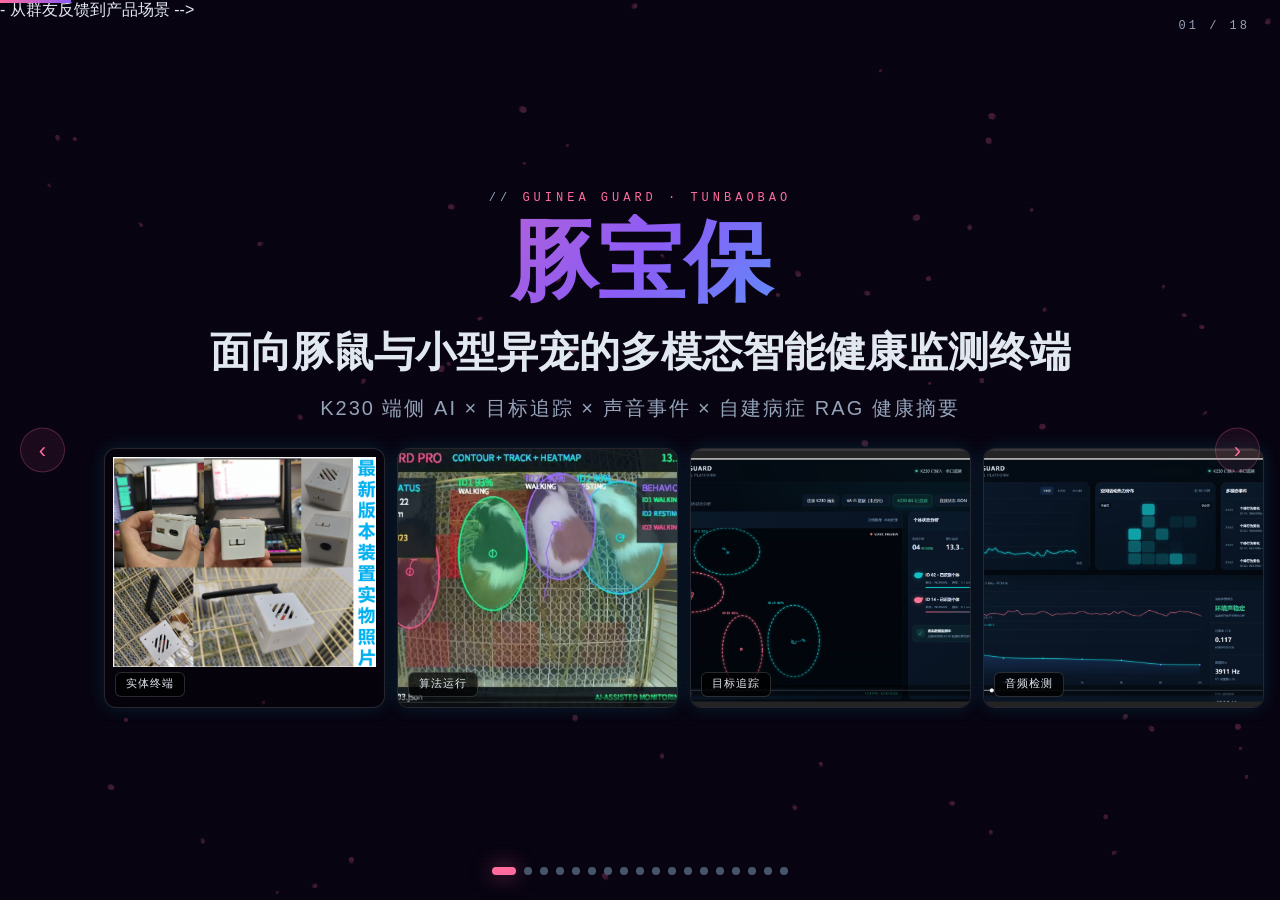
==== commit 54a815d2: "Update presentation.html" ====
--- a/presentation.html
+++ b/presentation.html
@@ -150,7 +150,7 @@
 .gtm-step{border-radius:10px;border:1px solid rgba(0,245,255,.22);background:rgba(0,245,255,.04);padding:14px 12px;min-height:132px}
 .gtm-step b{display:block;color:var(--cyan);font:11px/1 'Courier New',monospace;letter-spacing:2px;margin-bottom:9px}
 .gtm-step p{font-size:12px;color:var(--dim);line-height:1.6;margin:0}
-.team-one-grid{display:grid;grid-template-columns:1.1fr 1.1fr .9fr;gap:12px;width:100%;max-width:1180px}
+.team-one-grid{display:grid;grid-template-columns:1fr 1fr 1fr;gap:12px;width:100%;max-width:1180px}
 .team-one-card{border-radius:12px;border:1px solid rgba(255,255,255,.12);background:rgba(255,255,255,.035);padding:14px}
 .team-one-card h3{font-size:16px;margin:0 0 8px;color:var(--text)}
 .team-one-card p{font-size:12px;color:var(--dim);line-height:1.65;margin:0}
@@ -202,47 +202,7 @@
   </div>
 </div>
 
-<!-- 第2页：项目背景 - 创始人真实饲养与高付费社群调研 -->
-<div class="slide">
-  <div class="story-wrap">
-    <div class="stl stag">BACKGROUND · REAL OWNER × PAID DEMAND</div>
-    <h2 class="stag d1">项目背景：创始人真实饲养 × 高付费社群调研</h2>
-    <div class="sep stag d1"></div>
-
-    <div class="story-grid stag d2" style="grid-template-columns:.95fr 1.05fr;gap:20px">
-      <div>
-        <div class="story-photo" style="height:430px;border-color:rgba(255,107,157,.34)">
-          <img src="docs/static/创始人养豚鼠真实照片.png" alt="创始人养豚鼠真实照片">
-        </div>
-        <p style="font-size:13px;color:var(--dim);line-height:1.7;margin-top:10px"><strong class="px">创始人真实养护场景：</strong>长期照顾多只荷兰猪，亲历疾病、就医、打针和日常护理。</p>
-      </div>
-
-      <div class="story-note" style="padding:20px 22px">
-        <h3>我们调研的不是泛宠物用户，而是愿意长期投入的豚鼠精养用户</h3>
-        <p class="story-lead" style="font-size:18px">调研样本口径统一为：<span class="yx">月均饲养费用 600 元以上</span>，且能验证真实饲养记录、病例/账单、社群发言或长期养护经验的用户。</p>
-        <div class="survey-grid" style="grid-template-columns:repeat(3,1fr);gap:10px;margin:12px 0">
-          <div class="survey-card" style="padding:14px 12px"><strong style="font-size:30px">6000+</strong><p>中国样本<br>公众号/荷兰猪群/豚鼠群</p></div>
-          <div class="survey-card" style="padding:14px 12px;border-color:rgba(0,245,255,.24)"><strong style="font-size:30px;color:var(--cyan);text-shadow:var(--gcyan)">1万+</strong><p>美国样本<br>Ins/Reddit/Telegram</p></div>
-          <div class="survey-card" style="padding:14px 12px;border-color:rgba(0,255,136,.24)"><strong style="font-size:30px;color:var(--green);text-shadow:var(--ggreen)">2700+</strong><p>欧洲样本<br>社群/频道反馈</p></div>
-        </div>
-        <div style="display:grid;grid-template-columns:1fr 1fr 1fr;gap:10px;margin-top:12px">
-          <div style="background:rgba(255,107,157,.07);border:1px solid rgba(255,107,157,.22);border-radius:9px;padding:12px"><p style="font-size:13px;color:var(--text);font-weight:700;margin-bottom:5px">真实痛点</p><p style="font-size:12px;color:var(--dim);line-height:1.55;margin:0">发病急、发现晚、治疗贵</p></div>
-          <div style="background:rgba(255,215,0,.07);border:1px solid rgba(255,215,0,.22);border-radius:9px;padding:12px"><p style="font-size:13px;color:var(--text);font-weight:700;margin-bottom:5px">付费能力</p><p style="font-size:12px;color:var(--dim);line-height:1.55;margin:0">月均 600 元以上精养投入</p></div>
-          <div style="background:rgba(0,255,136,.06);border:1px solid rgba(0,255,136,.22);border-radius:9px;padding:12px"><p style="font-size:13px;color:var(--text);font-weight:700;margin-bottom:5px">产品切入</p><p style="font-size:12px;color:var(--dim);line-height:1.55;margin:0">视觉 + 听觉主动预警</p></div>
-        </div>
-      </div>
-    </div>
-    <div class="stag d3" style="display:grid;grid-template-columns:repeat(4,1fr);gap:10px;margin-top:14px">
-      <div style="background:rgba(255,107,157,.06);border:1px solid rgba(255,107,157,.24);border-radius:10px;padding:12px;text-align:center"><strong class="px" style="display:block;font-size:24px;font-family:'Courier New'">1000+</strong><p style="font-size:11px;color:var(--dim);line-height:1.45;margin:4px 0 0">新瑞鹏官网 2026 门店网络<br>转诊/中心/专科/社区医院</p></div>
-      <div style="background:rgba(0,245,255,.06);border:1px solid rgba(0,245,255,.24);border-radius:10px;padding:12px;text-align:center"><strong class="cx" style="display:block;font-size:24px;font-family:'Courier New'">90+</strong><p style="font-size:11px;color:var(--dim);line-height:1.45;margin:4px 0 0">覆盖城市<br>具备小B端试点网络</p></div>
-      <div style="background:rgba(0,255,136,.06);border:1px solid rgba(0,255,136,.24);border-radius:10px;padding:12px;text-align:center"><strong class="gx" style="display:block;font-size:24px;font-family:'Courier New'">89家</strong><p style="font-size:11px;color:var(--dim);line-height:1.45;margin:4px 0 0">官网接口北京门店数<br>首发试点城市优先</p></div>
-      <div style="background:rgba(255,215,0,.06);border:1px solid rgba(255,215,0,.24);border-radius:10px;padding:12px;text-align:center"><strong class="yx" style="display:block;font-size:24px;font-family:'Courier New'">15专科</strong><p style="font-size:11px;color:var(--dim);line-height:1.45;margin:4px 0 0">官网专科体系<br>包含 Exotic Animal Medicine</p></div>
-    </div>
-    <p class="stag d4" style="font-size:12px;color:var(--dim);text-align:center;margin-top:9px">2026口径：优先使用官网与官网接口数据证明医院试点网络；宏观犬猫市场只作行业背景，不写成中国豚鼠市场规模。</p>
-  </div>
-</div>
-
-<!-- 第3页：项目起点 - 负责人真实饲养故事 -->
+<!-- 第2页：项目起点 - 5年养4只，花费3万+ -->
 <div class="slide">
   <div class="story-wrap">
     <div class="stl stag">ORIGIN STORY · 5 YEARS</div>
@@ -271,11 +231,11 @@
   </div>
 </div>
 
-<!-- 第4页：疾病链路 - 应激到急症 -->
+<!-- 第3页：问题代价 - 发病急 × 发现晚 × 治疗贵 -->
 <div class="slide">
   <div class="story-wrap">
-    <div class="stl stag">DISEASE PATH · STRESS TO EMERGENCY</div>
-    <h2 class="stag d1">疾病链路：应激会把潜在问题快速放大</h2>
+    <div class="stl stag">PROBLEM · COST × TIME × DEVICE GAP</div>
+    <h2 class="stag d1">问题有多严重：发病急 × 发现晚 × 治疗贵</h2>
     <div class="sep stag d1"></div>
 
     <div class="story-flow stag d2">
@@ -286,109 +246,213 @@
       <div>呼吸道感染<br>肠胃停滞 / 急症</div>
     </div>
 
-    <div class="story-two stag d3">
+    <div class="stag d2" style="display:flex;gap:14px;margin-top:10px">
+      <div class="cost-strip" style="margin:0;flex:1">
+        <div><strong>1500元</strong><span>单只单次 CT</span></div>
+        <div><strong>400元</strong><span>单次 B 超</span></div>
+        <div><strong>1100元</strong><span>住院 / 天</span></div>
+        <div><strong>70元</strong><span>打针 / 只 / 天</span></div>
+      </div>
+      <div style="display:grid;grid-template-columns:1fr 1fr 1fr 1fr;gap:8px;flex:1.4">
+        <div style="background:rgba(255,107,157,.06);border:1px solid rgba(255,107,157,.22);border-radius:10px;padding:10px 8px;text-align:center"><strong class="px" style="font-size:20px;font-family:'Courier New'">3家</strong><p style="font-size:10px;color:var(--dim);line-height:1.3;margin:3px 0 0">自有案例医院</p></div>
+        <div style="background:rgba(0,245,255,.06);border:1px solid rgba(0,245,255,.22);border-radius:10px;padding:10px 8px;text-align:center"><strong class="cx" style="font-size:20px;font-family:'Courier New'">11笔</strong><p style="font-size:10px;color:var(--dim);line-height:1.3;margin:3px 0 0">诊疗/付费节点</p></div>
+        <div style="background:rgba(0,255,136,.06);border:1px solid rgba(0,255,136,.22);border-radius:10px;padding:10px 8px;text-align:center"><strong class="gx" style="font-size:20px;font-family:'Courier New'">10,816元</strong><p style="font-size:10px;color:var(--dim);line-height:1.3;margin:3px 0 0">逐笔复核支出</p></div>
+        <div style="background:rgba(255,215,0,.06);border:1px solid rgba(255,215,0,.22);border-radius:10px;padding:10px 8px;text-align:center"><strong class="yx" style="font-size:20px;font-family:'Courier New'">89.6%</strong><p style="font-size:10px;color:var(--dim);line-height:1.3;margin:3px 0 0">集中在影像/急诊等高成本节点</p></div>
+      </div>
+    </div>
+
+    <div class="stag d2" style="display:grid;grid-template-columns:1fr 1fr;gap:14px;margin-top:12px">
       <div>
-        <div class="story-photo tall" style="border-color:rgba(0,245,255,.32);box-shadow:var(--gcyan)">
+        <div class="story-photo" style="height:520px;border-color:rgba(0,245,255,.32);box-shadow:var(--gcyan)">
           <img src="docs/static/豚鼠呼吸道疾病照片和医生聊天记录截图.png" alt="豚鼠呼吸道疾病照片和医生聊天记录截图">
         </div>
-        <p style="font-size:13px;color:var(--dim);line-height:1.6;margin-top:10px"><strong class="cx">呼吸道疾病：</strong>症状进展快，轻微异常需要结合医生判断及时处理。</p>
+        <p style="font-size:12px;color:var(--dim);line-height:1.5;margin-top:7px"><strong class="cx">呼吸道疾病：</strong>症状进展快，轻微异常需结合医生判断及时处理。</p>
       </div>
       <div>
-        <div class="story-photo tall" style="border-color:rgba(0,255,136,.32);box-shadow:var(--ggreen)">
+        <div class="story-photo" style="height:520px;border-color:rgba(0,255,136,.32);box-shadow:var(--ggreen)">
           <img src="docs/static/肺水肿急诊和住院急救.png" alt="肺水肿急诊和住院急救">
         </div>
-        <p style="font-size:13px;color:var(--dim);line-height:1.6;margin-top:10px"><strong class="gx">急诊住院：</strong>肺水肿等急症风险高、费用高，越早发现越容易救治。</p>
-      </div>
-    </div>
-  </div>
-</div>
-
-<!-- 第5页：痛点闭环 - 成本与设备空白 -->
+        <p style="font-size:12px;color:var(--dim);line-height:1.5;margin-top:7px"><strong class="gx">急诊住院：</strong>肺水肿等急症风险高、费用高，越早发现越容易救治。</p>
+      </div>
+    </div>
+
+    <div class="stag d3" style="display:grid;grid-template-columns:1fr 1fr 1fr;gap:14px;margin-top:12px">
+      <div class="card" style="margin:0;padding:16px 18px">
+        <h3 style="font-size:16px;margin:0 0 6px">家庭端痛点</h3>
+        <p style="font-size:12px;color:var(--dim);line-height:1.65;margin:0">豚鼠发病急、致死率高；等到明显不吃不动，通常已经错过低成本干预窗口。</p>
+      </div>
+      <div class="card c" style="margin:0;padding:16px 18px">
+        <h3 style="font-size:16px;margin:0 0 6px">设备端空白</h3>
+        <p style="font-size:12px;color:var(--dim);line-height:1.65;margin:0">科研级设备贵且复杂；消费级猫狗设备不适配豚鼠体型、行为和疾病信号。</p>
+      </div>
+      <div class="card g" style="margin:0;padding:16px 18px">
+        <h3 style="font-size:16px;margin:0 0 6px">产品切入点</h3>
+        <p style="font-size:12px;color:var(--dim);line-height:1.65;margin:0">用视觉 + 听觉连续监测，把高额被动治疗前移为低成本主动预警。</p>
+      </div>
+    </div>
+  </div>
+</div>
+
+
+<!-- 第4页：调研验证 - 6000+精养用户覆盖与购买意愿 -->
 <div class="slide">
   <div class="story-wrap">
-    <div class="stl stag">PAIN LOOP · COST × DEVICE GAP</div>
-    <h2 class="stag d1">痛点闭环：发现晚、治疗贵、现有设备不适配</h2>
-    <div class="sep stag d1"></div>
-
-    <div class="cost-strip stag d2">
-      <div><strong>1500元</strong><span>单只单次 CT</span></div>
-      <div><strong>400元</strong><span>单次 B 超</span></div>
-      <div><strong>1100元</strong><span>住院 / 天</span></div>
-      <div><strong>70元</strong><span>打针 / 只 / 天</span></div>
-    </div>
-
-    <div class="stag d2" style="display:grid;grid-template-columns:repeat(4,1fr);gap:10px;margin:10px 0 12px">
-      <div style="background:rgba(255,107,157,.06);border:1px solid rgba(255,107,157,.22);border-radius:10px;padding:10px;text-align:center"><strong class="px" style="font-size:22px;font-family:'Courier New'">3家</strong><p style="font-size:11px;color:var(--dim);line-height:1.4;margin:4px 0 0">自有案例医院</p></div>
-      <div style="background:rgba(0,245,255,.06);border:1px solid rgba(0,245,255,.22);border-radius:10px;padding:10px;text-align:center"><strong class="cx" style="font-size:22px;font-family:'Courier New'">11笔</strong><p style="font-size:11px;color:var(--dim);line-height:1.4;margin:4px 0 0">诊疗/付费节点</p></div>
-      <div style="background:rgba(0,255,136,.06);border:1px solid rgba(0,255,136,.22);border-radius:10px;padding:10px;text-align:center"><strong class="gx" style="font-size:22px;font-family:'Courier New'">10,816元</strong><p style="font-size:11px;color:var(--dim);line-height:1.4;margin:4px 0 0">逐笔复核支出</p></div>
-      <div style="background:rgba(255,215,0,.06);border:1px solid rgba(255,215,0,.22);border-radius:10px;padding:10px;text-align:center"><strong class="yx" style="font-size:22px;font-family:'Courier New'">89.6%</strong><p style="font-size:11px;color:var(--dim);line-height:1.4;margin:4px 0 0">集中在影像/急诊等高成本节点</p></div>
-    </div>
-
-    <div class="story-two stag d3" style="grid-template-columns:1fr 1fr;margin-bottom:14px">
+    <div class="stl stag">MARKET VALIDATION · 6000+ REAL OWNERS</div>
+    <h2 class="stag d1">全球精养用户覆盖：6000+中国 + 1万+海外真实调研</h2>
+    <div class="sep stag d1"></div>
+
+    <div class="story-grid stag d2" style="grid-template-columns:.85fr 1.15fr;gap:18px">
       <div>
-        <div class="story-photo mid" style="border-color:rgba(0,245,255,.32);box-shadow:var(--gcyan)">
-          <img src="docs/static/豚鼠体检报告.png" alt="豚鼠体检报告">
-        </div>
-      </div>
+        <div class="story-photo" style="height:380px;border-color:rgba(255,107,157,.34)">
+          <img src="docs/static/创始人养豚鼠真实照片.png" alt="创始人养豚鼠真实照片">
+        </div>
+        <p style="font-size:12px;color:var(--dim);line-height:1.6;margin-top:8px"><strong class="px">创始人真实养护场景：</strong>长期照顾多只荷兰猪，亲历疾病、就医、打针和日常护理。</p>
+      </div>
+      <div style="display:flex;flex-direction:column;gap:14px">
+        <div class="story-note" style="padding:16px 20px">
+          <h3 style="margin-top:0;font-size:16px">调研口径：月均饲养费用 600 元以上精养用户</h3>
+          <p class="story-lead" style="font-size:14px">验证真实饲养记录、病例/账单、社群发言或长期养护经验，<span class="yx">非泛宠物问卷</span>。</p>
+          <div class="survey-grid" style="grid-template-columns:repeat(3,1fr);gap:10px;margin:12px 0">
+            <div class="survey-card" style="padding:14px 10px"><strong style="font-size:30px">6000+</strong><p>中国样本<br/>公众号/荷兰猪群/豚鼠群</p></div>
+            <div class="survey-card" style="padding:14px 10px;border-color:rgba(0,245,255,.24)"><strong style="font-size:30px;color:var(--cyan);text-shadow:var(--gcyan)">1万+</strong><p>美国样本<br/>Ins/Reddit/Telegram</p></div>
+            <div class="survey-card" style="padding:14px 10px;border-color:rgba(0,255,136,.24)"><strong style="font-size:30px;color:var(--green);text-shadow:var(--ggreen)">2700+</strong><p>欧洲样本<br/>社群/频道反馈</p></div>
+          </div>
+        </div>
+        <div style="display:grid;grid-template-columns:1fr 1fr;gap:16px">
+          <div style="text-align:center;background:rgba(255,255,255,.02);border:1px solid rgba(255,107,157,.18);border-radius:14px;padding:14px">
+            <p style="font-size:11px;color:var(--dim);letter-spacing:2px;font-family:'Courier New';margin-bottom:6px">PURCHASE INTENT</p>
+            <svg viewBox="0 0 200 180" width="200" height="180" xmlns="http://www.w3.org/2000/svg">
+              <circle cx="100" cy="88" r="72" fill="none" stroke="rgba(255,255,255,.06)" stroke-width="18"/>
+              <circle cx="100" cy="88" r="72" fill="none" stroke="#ff6b9d" stroke-width="18"
+                stroke-dasharray="402.1 50.3" stroke-dashoffset="113.1" stroke-linecap="round"
+                transform="rotate(-90 100 88)" style="filter:drop-shadow(0 0 6px rgba(255,107,157,.4))"/>
+              <circle cx="100" cy="88" r="72" fill="none" stroke="rgba(255,255,255,.15)" stroke-width="18"
+                stroke-dasharray="46.6 405.8" stroke-dashoffset="519.9" stroke-linecap="round"
+                transform="rotate(-90 100 88)"/>
+              <text x="100" y="78" text-anchor="middle" fill="#ff6b9d" font-size="32" font-weight="900" font-family="Courier New,monospace">88.9%</text>
+              <text x="100" y="100" text-anchor="middle" fill="#94a3b8" font-size="10" style="font-family:Microsoft YaHei,sans-serif">明确购买意愿</text>
+              <text x="100" y="114" text-anchor="middle" fill="#475569" font-size="8" font-family="Courier New,monospace">n=1211</text>
+            </svg>
+          </div>
+          <div style="background:rgba(255,255,255,.02);border:1px solid rgba(0,245,255,.16);border-radius:14px;padding:14px">
+            <p style="font-size:11px;color:var(--dim);letter-spacing:2px;font-family:'Courier New';margin-bottom:8px">MONTHLY SPEND</p>
+            <svg viewBox="0 0 240 145" width="240" height="145" xmlns="http://www.w3.org/2000/svg">
+              <text x="0" y="22" fill="#94a3b8" font-size="9" style="font-family:Microsoft YaHei,sans-serif">600-800</text>
+              <text x="0" y="46" fill="#94a3b8" font-size="9" style="font-family:Microsoft YaHei,sans-serif">800-1000</text>
+              <text x="0" y="70" fill="#94a3b8" font-size="9" style="font-family:Microsoft YaHei,sans-serif">1000-1200</text>
+              <text x="0" y="94" fill="#94a3b8" font-size="9" style="font-family:Microsoft YaHei,sans-serif">1200-1500</text>
+              <text x="0" y="118" fill="#94a3b8" font-size="9" style="font-family:Microsoft YaHei,sans-serif">1500-2000</text>
+              <rect x="65" y="13" width="170" height="12" rx="3" fill="#ff6b9d" opacity=".75"/>
+              <rect x="65" y="37" width="139" height="12" rx="3" fill="#00f5ff" opacity=".7"/>
+              <rect x="65" y="61" width="55" height="12" rx="3" fill="#8b5cf6" opacity=".7"/>
+              <rect x="65" y="85" width="27" height="12" rx="3" fill="#ffd700" opacity=".7"/>
+              <rect x="65" y="109" width="73" height="12" rx="3" fill="#00ff88" opacity=".7"/>
+              <text x="239" y="23" fill="#e2e8f0" font-size="9" font-weight="700" font-family="Courier New,monospace">220</text>
+              <text x="208" y="47" fill="#e2e8f0" font-size="9" font-weight="700" font-family="Courier New,monospace">180</text>
+              <text x="124" y="71" fill="#e2e8f0" font-size="9" font-weight="700" font-family="Courier New,monospace">71</text>
+              <text x="96" y="95" fill="#e2e8f0" font-size="9" font-weight="700" font-family="Courier New,monospace">35</text>
+              <text x="142" y="119" fill="#e2e8f0" font-size="9" font-weight="700" font-family="Courier New,monospace">94</text>
+              <text x="120" y="140" text-anchor="middle" fill="#475569" font-size="8" font-family="Courier New,monospace">月投入分布(元) n=600 中位数900</text>
+            </svg>
+          </div>
+        </div>
+      </div>
+    </div>
+
+    <div class="stag d3" style="display:grid;grid-template-columns:1fr 1fr 1fr;gap:14px;margin-top:12px">
+      <div class="card" style="margin:0;padding:14px 16px">
+        <h3 style="font-size:15px;margin:0 0 4px">真实痛点</h3>
+        <p style="font-size:12px;color:var(--dim);line-height:1.6;margin:0">发病急、发现晚、治疗贵——豚鼠病情恶化快，主人普遍焦虑。</p>
+      </div>
+      <div class="card c" style="margin:0;padding:14px 16px">
+        <h3 style="font-size:15px;margin:0 0 4px">付费能力</h3>
+        <p style="font-size:12px;color:var(--dim);line-height:1.6;margin:0">月均饲养投入 600-2000 元，中位数 900 元，远超普通宠物消费。</p>
+      </div>
+      <div class="card g" style="margin:0;padding:14px 16px">
+        <h3 style="font-size:15px;margin:0 0 4px">产品切入</h3>
+        <p style="font-size:12px;color:var(--dim);line-height:1.6;margin:0">视觉 + 听觉连续监测，把高额被动治疗前移为低成本主动预警。</p>
+      </div>
+    </div>
+  </div>
+</div>
+
+<!-- 第5页：调研验证 - 用户画像与调研方法 -->
+<div class="slide">
+  <div class="story-wrap">
+    <div class="stl stag">USER PROFILE + METHODOLOGY</div>
+    <h2 class="stag d1">用户画像：高痛点 × 高投入 × 高付费意愿</h2>
+    <div class="sep stag d1"></div>
+
+    <div class="stag d2" style="display:grid;grid-template-columns:1fr 1fr;gap:20px">
       <div>
-        <div class="story-photo mid" style="border-color:rgba(255,215,0,.34);box-shadow:0 0 20px rgba(255,215,0,.35)">
-          <img src="docs/static/豚鼠打针和药物单截图.png" alt="豚鼠打针和药物单截图">
-        </div>
-      </div>
-    </div>
-
-    <div class="stag d4" style="display:grid;grid-template-columns:1fr 1fr 1fr;gap:14px">
-      <div class="card" style="margin:0;padding:18px 20px">
-        <h3 style="font-size:18px;margin:0 0 8px">家庭端痛点</h3>
-        <p style="font-size:13px;color:var(--dim);line-height:1.7;margin:0">豚鼠发病急、致死率高；等到明显不吃不动，通常已经错过低成本干预窗口。</p>
-      </div>
-      <div class="card c" style="margin:0;padding:18px 20px">
-        <h3 style="font-size:18px;margin:0 0 8px">设备端空白</h3>
-        <p style="font-size:13px;color:var(--dim);line-height:1.7;margin:0">科研级设备贵且复杂；消费级猫狗设备不适配豚鼠体型、行为和疾病信号。</p>
-      </div>
-      <div class="card g" style="margin:0;padding:18px 20px">
-        <h3 style="font-size:18px;margin:0 0 8px">产品切入点</h3>
-        <p style="font-size:13px;color:var(--dim);line-height:1.7;margin:0">用视觉 + 听觉连续监测，把高额被动治疗前移为低成本主动预警。</p>
-      </div>
-    </div>
-  </div>
-</div>
-<!-- 第6页：真实社群调研 - 可触达高意愿用户池 -->
-<div class="slide">
-  <div class="story-wrap">
-    <div class="stl stag">COMMUNITY RESEARCH · REAL DEMAND</div>
-    <h2 class="stag d1">真实社群调研：月均600元以上的高付费豚鼠精养用户</h2>
-    <div class="sep stag d1"></div>
-
-    <div class="survey-grid stag d2" style="margin:18px 0 18px">
-      <div class="survey-card">
-        <strong>6000+</strong>
-        <p><span class="px">中国高付费样本</span><br>月均饲养费用 600 元以上，来自“荷兰猪之家”公众号、荷兰猪群友群、豚鼠饲养交流群</p>
-      </div>
-      <div class="survey-card" style="border-color:rgba(0,245,255,.24)">
-        <strong style="color:var(--cyan);text-shadow:var(--gcyan)">1万+</strong>
-        <p><span class="cx">美国高付费样本</span><br>月均饲养费用 600 元以上，来自 Instagram、Reddit、Telegram 豚鼠群聊 / 频道</p>
-      </div>
-      <div class="survey-card" style="border-color:rgba(0,255,136,.24)">
-        <strong style="color:var(--green);text-shadow:var(--ggreen)">2700+</strong>
-        <p><span class="gx">欧洲高付费样本</span><br>月均饲养费用 600 元以上，来自海外豚鼠社群、频道和群聊反馈</p>
-      </div>
-    </div>
-
-    <div class="method-grid stag d3">
-      <div class="method-step"><b>STEP 01</b><span>锁定垂直渠道：公众号、荷兰猪群友群、豚鼠交流群、Ins / Reddit / Telegram 社群。</span></div>
-      <div class="method-step"><b>STEP 02</b><span>只筛选真实饲养者：月均 600 元以上投入，有豚鼠照片、病例/账单/日常记录或长期养护经验。</span></div>
-      <div class="method-step"><b>STEP 03</b><span>记录高频问题：发病急、不会判断、治疗贵、上班看不到、多只管理困难。</span></div>
-      <div class="method-step"><b>STEP 04</b><span>去重和分层：按地区、饲养只数、月均投入、是否有就医经历、是否愿意购买监测设备分类。</span></div>
-      <div class="method-step"><b>STEP 05</b><span>把反馈转成需求：早预警、异常行为识别、健康报告、远程查看、多只档案管理。</span></div>
-    </div>
-
-    <div class="card g stag d4" style="margin-top:18px;padding:18px 24px;text-align:center">
-      <p style="font-size:18px;margin:0"><strong class="gx">真实性表达方式：</strong>展示“来源渠道 + 筛选标准 + 高频原话问题 + 样本规模”，比单独引用宏观行业数字更可信。</p>
-    </div>
-  </div>
-</div>
-<!-- 第7页：群友反馈到产品场景 -->
+        <p style="font:10px/1 'Courier New',monospace;color:var(--pink);letter-spacing:2px;margin-bottom:8px">TOP 5 PAIN POINTS</p>
+        <svg viewBox="0 0 360 155" width="360" height="155" xmlns="http://www.w3.org/2000/svg">
+          <text x="0" y="22" fill="#94a3b8" font-size="9" style="font-family:Microsoft YaHei,sans-serif">饮食/肠胃异常</text>
+          <text x="0" y="46" fill="#94a3b8" font-size="9" style="font-family:Microsoft YaHei,sans-serif">活动异常/不活跃</text>
+          <text x="0" y="70" fill="#94a3b8" font-size="9" style="font-family:Microsoft YaHei,sans-serif">温度变化/敏感</text>
+          <text x="0" y="94" fill="#94a3b8" font-size="9" style="font-family:Microsoft YaHei,sans-serif">小型动物监测难</text>
+          <text x="0" y="118" fill="#94a3b8" font-size="9" style="font-family:Microsoft YaHei,sans-serif">长期治疗/就医沟通</text>
+          <rect x="105" y="13" width="224" height="12" rx="3" fill="#ff6b9d" opacity=".7"/>
+          <rect x="105" y="37" width="210" height="12" rx="3" fill="#00f5ff" opacity=".65"/>
+          <rect x="105" y="61" width="203" height="12" rx="3" fill="#8b5cf6" opacity=".65"/>
+          <rect x="105" y="85" width="196" height="12" rx="3" fill="#ffd700" opacity=".65"/>
+          <rect x="105" y="109" width="189" height="12" rx="3" fill="#00ff88" opacity=".65"/>
+          <text x="333" y="23" fill="#e2e8f0" font-size="9" font-weight="700" font-family="Courier New,monospace">32次</text>
+          <text x="319" y="47" fill="#e2e8f0" font-size="9" font-weight="700" font-family="Courier New,monospace">30</text>
+          <text x="312" y="71" fill="#e2e8f0" font-size="9" font-weight="700" font-family="Courier New,monospace">29</text>
+          <text x="305" y="95" fill="#e2e8f0" font-size="9" font-weight="700" font-family="Courier New,monospace">28</text>
+          <text x="298" y="119" fill="#e2e8f0" font-size="9" font-weight="700" font-family="Courier New,monospace">27</text>
+          <text x="180" y="148" text-anchor="middle" fill="#475569" font-size="9" font-family="Courier New,monospace">用户高频痛点提及次数 (n=1211)</text>
+        </svg>
+        <div style="display:grid;grid-template-columns:1fr 1fr;gap:8px;margin-top:10px">
+          <div style="background:rgba(255,107,157,.06);border:1px solid rgba(255,107,157,.22);border-radius:9px;padding:10px;text-align:center">
+            <strong class="px" style="font-size:20px;font-family:'Courier New'">1076人</strong>
+            <p style="font-size:10px;color:var(--dim);margin:4px 0 0">明确愿意购买</p>
+          </div>
+          <div style="background:rgba(0,255,136,.06);border:1px solid rgba(0,255,136,.22);border-radius:9px;padding:10px;text-align:center">
+            <strong class="gx" style="font-size:20px;font-family:'Courier New'">1058元</strong>
+            <p style="font-size:10px;color:var(--dim);margin:4px 0 0">月均饲养投入均值</p>
+          </div>
+          <div style="background:rgba(0,245,255,.06);border:1px solid rgba(0,245,255,.22);border-radius:9px;padding:10px;text-align:center">
+            <strong class="cx" style="font-size:20px;font-family:'Courier New'">20+</strong>
+            <p style="font-size:10px;color:var(--dim);margin:4px 0 0">全球调研渠道</p>
+          </div>
+          <div style="background:rgba(255,215,0,.06);border:1px solid rgba(255,215,0,.22);border-radius:9px;padding:10px;text-align:center">
+            <strong class="yx" style="font-size:20px;font-family:'Courier New'">680元</strong>
+            <p style="font-size:10px;color:var(--dim);margin:4px 0 0">用户接受价格锚点</p>
+          </div>
+        </div>
+      </div>
+      <div>
+        <p style="font:10px/1 'Courier New',monospace;color:var(--cyan);letter-spacing:2px;margin-bottom:8px">RESEARCH METHODOLOGY</p>
+        <div style="background:rgba(255,255,255,.02);border:1px solid rgba(255,255,255,.1);border-radius:12px;padding:14px 16px">
+          <div style="display:flex;align-items:flex-start;gap:10px;margin-bottom:12px;padding-bottom:10px;border-bottom:1px solid rgba(255,255,255,.06)">
+            <b style="color:var(--pink);font-family:'Courier New';font-size:13px;flex-shrink:0">STEP 01</b>
+            <span style="font-size:12px;color:var(--dim);line-height:1.6">锁定垂直渠道：公众号、荷兰猪群友群、豚鼠交流群、Ins / Reddit / Telegram 社群。</span>
+          </div>
+          <div style="display:flex;align-items:flex-start;gap:10px;margin-bottom:12px;padding-bottom:10px;border-bottom:1px solid rgba(255,255,255,.06)">
+            <b style="color:var(--cyan);font-family:'Courier New';font-size:13px;flex-shrink:0">STEP 02</b>
+            <span style="font-size:12px;color:var(--dim);line-height:1.6">筛选真实饲养者：月均 600 元以上投入，有豚鼠照片、病例/账单或长期养护经验。</span>
+          </div>
+          <div style="display:flex;align-items:flex-start;gap:10px;margin-bottom:12px;padding-bottom:10px;border-bottom:1px solid rgba(255,255,255,.06)">
+            <b style="color:var(--purple);font-family:'Courier New';font-size:13px;flex-shrink:0">STEP 03</b>
+            <span style="font-size:12px;color:var(--dim);line-height:1.6">记录高频问题：发病急、不会判断、治疗贵、上班看不到、多只管理困难。</span>
+          </div>
+          <div style="display:flex;align-items:flex-start;gap:10px;margin-bottom:12px;padding-bottom:10px;border-bottom:1px solid rgba(255,255,255,.06)">
+            <b style="color:var(--yellow);font-family:'Courier New';font-size:13px;flex-shrink:0">STEP 04</b>
+            <span style="font-size:12px;color:var(--dim);line-height:1.6">去重和分层：按地区、饲养只数、月均投入、是否有就医经历分类。</span>
+          </div>
+          <div style="display:flex;align-items:flex-start;gap:10px">
+            <b style="color:var(--green);font-family:'Courier New';font-size:13px;flex-shrink:0">STEP 05</b>
+            <span style="font-size:12px;color:var(--dim);line-height:1.6">反馈转需求：早预警、异常行为识别、健康报告、远程查看、多只档案管理。</span>
+          </div>
+        </div>
+      </div>
+    </div>
+  </div>
+</div>
+
+<!-- 第6页：需求验证 - 从群友反馈到产品场景 --> - 从群友反馈到产品场景 -->
 <div class="slide">
   <div class="story-wrap">
     <div class="stl stag">FROM FEEDBACK TO PRODUCT</div>
@@ -406,6 +470,38 @@
       </div>
     </div>
 
+    <div style="text-align:center;margin-top:12px">
+<svg viewBox="0 0 500 180" width="500" height="180" xmlns="http://www.w3.org/2000/svg">
+  <!-- Row 1: largest -->
+  <text x="250" y="28" text-anchor="middle" fill="#ff6b9d" font-size="22" font-weight="900" opacity=".9" style="font-family:Microsoft YaHei,sans-serif">异常预警</text>
+  <text x="55" y="36" text-anchor="middle" fill="#00f5ff" font-size="18" font-weight="800" opacity=".85" style="font-family:Microsoft YaHei,sans-serif">活动监测</text>
+  <text x="420" y="32" text-anchor="middle" fill="#00ff88" font-size="17" font-weight="800" opacity=".85" style="font-family:Microsoft YaHei,sans-serif">疾病预防</text>
+  <!-- Row 2 -->
+  <text x="140" y="58" text-anchor="middle" fill="#ffd700" font-size="16" font-weight="700" opacity=".8" style="font-family:Microsoft YaHei,sans-serif">呼吸异常</text>
+  <text x="310" y="56" text-anchor="middle" fill="#8b5cf6" font-size="16" font-weight="700" opacity=".8" style="font-family:Microsoft YaHei,sans-serif">就医沟通</text>
+  <text x="440" y="60" text-anchor="middle" fill="#ff6b9d" font-size="14" font-weight="700" opacity=".75" style="font-family:Microsoft YaHei,sans-serif">温度敏感</text>
+  <!-- Row 3 -->
+  <text x="60" y="82" text-anchor="middle" fill="#00f5ff" font-size="14" font-weight="700" opacity=".75" style="font-family:Microsoft YaHei,sans-serif">多只管理</text>
+  <text x="220" y="84" text-anchor="middle" fill="#00ff88" font-size="15" font-weight="700" opacity=".8" style="font-family:Microsoft YaHei,sans-serif">远程查看</text>
+  <text x="380" y="78" text-anchor="middle" fill="#ffd700" font-size="13" font-weight="600" opacity=".7" style="font-family:Microsoft YaHei,sans-serif">食欲变化</text>
+  <!-- Row 4 -->
+  <text x="110" y="106" text-anchor="middle" fill="#8b5cf6" font-size="13" font-weight="600" opacity=".7" style="font-family:Microsoft YaHei,sans-serif">应激反应</text>
+  <text x="280" y="108" text-anchor="middle" fill="#ff6b9d" font-size="14" font-weight="700" opacity=".75" style="font-family:Microsoft YaHei,sans-serif">肠胃停滞</text>
+  <text x="430" y="104" text-anchor="middle" fill="#00f5ff" font-size="12" font-weight="600" opacity=".65" style="font-family:Microsoft YaHei,sans-serif">早期干预</text>
+  <!-- Row 5 -->
+  <text x="50" y="130" text-anchor="middle" fill="#00ff88" font-size="12" font-weight="600" opacity=".65" style="font-family:Microsoft YaHei,sans-serif">24H监测</text>
+  <text x="170" y="132" text-anchor="middle" fill="#ffd700" font-size="11" font-weight="500" opacity=".6" style="font-family:Microsoft YaHei,sans-serif">行为对比</text>
+  <text x="310" y="128" text-anchor="middle" fill="#8b5cf6" font-size="11" font-weight="500" opacity=".6" style="font-family:Microsoft YaHei,sans-serif">声音检测</text>
+  <text x="430" y="134" text-anchor="middle" fill="#ff6b9d" font-size="11" font-weight="500" opacity=".6" style="font-family:Microsoft YaHei,sans-serif">每日报告</text>
+  <!-- Row 6 -->
+  <text x="110" y="156" text-anchor="middle" fill="#00f5ff" font-size="10" font-weight="500" opacity=".55" style="font-family:Microsoft YaHei,sans-serif">饲养管理</text>
+  <text x="250" y="158" text-anchor="middle" fill="#00ff88" font-size="10" font-weight="500" opacity=".55" style="font-family:Microsoft YaHei,sans-serif">成本控制</text>
+  <text x="380" y="154" text-anchor="middle" fill="#ffd700" font-size="10" font-weight="500" opacity=".55" style="font-family:Microsoft YaHei,sans-serif">繁育管理</text>
+  <!-- Footer -->
+  <text x="250" y="176" text-anchor="middle" fill="#475569" font-size="9" font-family="Courier New,monospace">用户反馈高频词云 (n=1211)  字号=提及频率  颜色=主题聚类</text>
+</svg>
+</div>
+
     <div class="feedback-grid stag d3">
       <div class="feedback-card" style="border-color:rgba(255,107,157,.25)">
         <h3 class="px">01 家庭日常饲养</h3>
@@ -426,7 +522,67 @@
     </div>
   </div>
 </div>
-<!-- 第8页：同类产品对比 -->
+<!-- 第7页：市场通道 - 新瑞鹏1000+门店试点网络 -->
+<div class="slide">
+  <div style="width:100%;max-width:1200px;margin:0 auto;padding:0 20px">
+    <div class="stl stag">GO-TO-MARKET · HOSPITAL NETWORK</div>
+    <h2 class="stag d1">市场通道：新瑞鹏体系为小B端试点提供现成网络</h2>
+    <div class="sep stag d1"></div>
+
+    <div class="stag d2" style="display:grid;grid-template-columns:repeat(4,1fr);gap:16px;margin-top:32px">
+      <div style="background:rgba(255,107,157,.06);border:1px solid rgba(255,107,157,.3);border-radius:14px;padding:28px 18px;text-align:center">
+        <strong class="px" style="display:block;font-size:48px;font-family:'Courier New'">1000+</strong>
+        <p style="font-size:14px;color:var(--dim);line-height:1.5;margin:10px 0 0">新瑞鹏官网 2026 门店网络<br>转诊/中心/专科/社区医院</p>
+      </div>
+      <div style="background:rgba(0,245,255,.06);border:1px solid rgba(0,245,255,.3);border-radius:14px;padding:28px 18px;text-align:center">
+        <strong class="cx" style="display:block;font-size:48px;font-family:'Courier New'">90+</strong>
+        <p style="font-size:14px;color:var(--dim);line-height:1.5;margin:10px 0 0">覆盖城市<br>具备小B端试点网络</p>
+      </div>
+      <div style="background:rgba(0,255,136,.06);border:1px solid rgba(0,255,136,.3);border-radius:14px;padding:28px 18px;text-align:center">
+        <strong class="gx" style="display:block;font-size:48px;font-family:'Courier New'">89家</strong>
+        <p style="font-size:14px;color:var(--dim);line-height:1.5;margin:10px 0 0">官网接口北京门店数<br>首发试点城市优先</p>
+      </div>
+      <div style="background:rgba(255,215,0,.06);border:1px solid rgba(255,215,0,.3);border-radius:14px;padding:28px 18px;text-align:center">
+        <strong class="yx" style="display:block;font-size:48px;font-family:'Courier New'">15专科</strong>
+        <p style="font-size:14px;color:var(--dim);line-height:1.5;margin:10px 0 0">官网专科体系<br>包含 Exotic Animal Medicine</p>
+      </div>
+    </div>
+
+    <div class="stag d2" style="text-align:center;margin-top:18px">
+      <div style="margin-top:10px">
+<svg viewBox="0 0 420 120" width="420" height="120" xmlns="http://www.w3.org/2000/svg">
+  <text x="0" y="28" fill="#94a3b8" font-size="10" style="font-family:Microsoft YaHei,sans-serif">重点意向 A</text>
+  <text x="0" y="58" fill="#94a3b8" font-size="10" style="font-family:Microsoft YaHei,sans-serif">明确意向 B</text>
+  <text x="0" y="88" fill="#94a3b8" font-size="10" style="font-family:Microsoft YaHei,sans-serif">一般意向 C</text>
+  <rect x="90" y="16" width="108" height="18" rx="4" fill="#00ff88" opacity=".85"/>
+  <rect x="90" y="46" width="288" height="18" rx="4" fill="#00f5ff" opacity=".85"/>
+  <rect x="90" y="76" width="216" height="18" rx="4" fill="rgba(255,215,0,.65)"/>
+  <text x="200" y="29" fill="#0a0514" font-size="12" font-weight="900" font-family="Courier New,monospace">6 家</text>
+  <text x="382" y="59" fill="#0a0514" font-size="12" font-weight="900" font-family="Courier New,monospace">16 家</text>
+  <text x="310" y="89" fill="#0a0514" font-size="12" font-weight="900" font-family="Courier New,monospace">12 家</text>
+  <text x="210" y="115" text-anchor="middle" fill="#475569" font-size="8" font-family="Courier New,monospace">已沟通宠物医院意向等级分布 n=34</text>
+</svg>
+</div>
+    </div>
+
+    <div class="stag d3" style="margin-top:18px;display:grid;grid-template-columns:1fr 1fr 1fr;gap:14px">
+      <div class="card" style="margin:0;padding:18px 20px">
+        <h3 style="font-size:16px;margin:0 0 6px">小B试点策略</h3>
+        <p style="font-size:13px;color:var(--dim);line-height:1.65;margin:0">先从北京异宠/宠物医院切入，用真实病例沟通和设备演示建立医生信任。</p>
+      </div>
+      <div class="card c" style="margin:0;padding:18px 20px">
+        <h3 style="font-size:16px;margin:0 0 6px">C端转化路径</h3>
+        <p style="font-size:13px;color:var(--dim);line-height:1.65;margin:0">医院推荐给复诊、慢病、术后和多只饲养家庭，降低C端教育成本。</p>
+      </div>
+      <div class="card g" style="margin:0;padding:18px 20px">
+        <h3 style="font-size:16px;margin:0 0 6px">数据来源口径</h3>
+        <p style="font-size:13px;color:var(--dim);line-height:1.65;margin:0">所有数字均来自新瑞鹏官网及官网接口可验证数据，不做估算放大。</p>
+      </div>
+    </div>
+  </div>
+</div>
+
+<!-- 第8页：竞品对比 - 科研太贵，猫狗不适配 -->
 <div class="slide">
   <div style="width:100%;max-width:1200px;margin:0 auto;padding:0 20px">
     <div class="stl stag">COMPETITIVE ANALYSIS</div>
@@ -534,11 +690,11 @@
   </div>
 </div>
 
-<!-- 第9页：实物终端证明 -->
+<!-- 第9页：产品 - 首款豚鼠专属健康监测终端 -->
 <div class="slide">
   <div style="width:100%;max-width:1220px;margin:0 auto;padding:0 24px">
     <div class="stl stag">PRODUCT PROOF · HARDWARE</div>
-    <h2 class="stag d1">豚宝保核心价值：实物终端已经做出来</h2>
+    <h2 class="stag d1">豚宝保：实物终端已经做出来</h2>
     <div class="sep stag d1"></div>
 
     <div class="proof-layout stag d2">
@@ -570,7 +726,7 @@
   </div>
 </div>
 
-<!-- 第10页：网页端健康监测证明 -->
+<!-- 第10页：产品 - 网页端健康监测与诊断 -->
 <div class="slide">
   <div style="width:100%;max-width:1220px;margin:0 auto;padding:0 24px">
     <div class="stl stag">PRODUCT PROOF · WEB MONITORING</div>
@@ -601,11 +757,11 @@
     </div>
   </div>
 </div>
-<!-- 第11页：技术难点与算法运行合并 -->
+<!-- 第11页：技术壁垒 - 多模态端侧监测+豚鼠病症RAG -->
 <div class="slide">
   <div style="width:100%;max-width:1240px;margin:0 auto;padding:0 24px">
     <div class="stl stag">TECH CORE · EDGE AI × RAG × DATASET</div>
-    <h2 class="stag d1">技术难点与算法演示：多模态端侧监测 + 豚鼠病症 RAG</h2>
+    <h2 class="stag d1">技术壁垒：多模态端侧监测 + 豚鼠病症 RAG</h2>
     <div class="sep stag d1"></div>
 
     <div class="stag d2" style="display:grid;grid-template-columns:1.32fr .68fr;gap:16px;align-items:stretch;margin-top:10px">
@@ -662,232 +818,400 @@
     </div>
   </div>
 </div>
-<!-- 第12页：已有成果 -->
-<div class="slide">
-  <div style="width:100%;max-width:1200px;margin:0 auto;padding:0 20px">
-    <div class="stl stag">ACHIEVEMENTS</div>
-    <h2 class="stag d1">🏆 已有成果</h2>
-    <div class="sep stag d1"></div>
-
-    <!-- 上半：图片 + 成果数据 左右布局 -->
-    <div class="stag d2" style="display:grid;grid-template-columns:1.4fr 1fr;gap:20px;align-items:start;margin:16px 0 16px">
-
-      <!-- 左：三张图 -->
+<!-- 第12页：已有验证 - 4软著+2专利+30+医院+深圳供应链 -->
+<div class="slide">
+  <div style="width:100%;max-width:1240px;margin:0 auto;padding:0 20px">
+    <div class="stl stag">TRACTION · IP + HOSPITALS + SUPPLY CHAIN</div>
+    <h2 class="stag d1">已有验证：4软著 + 2专利 + 30+医院 + 深圳供应链</h2>
+    <div class="sep stag d1"></div>
+
+    <div class="stag d2" style="display:grid;grid-template-columns:1fr 1fr 1fr;gap:16px;margin-top:16px">
       <div style="display:flex;flex-direction:column;gap:10px">
-        <div style="display:grid;grid-template-columns:1fr 1fr;gap:10px">
+        <div style="display:grid;grid-template-columns:1fr 1fr;gap:8px">
           <div class="img-box" style="margin:0"><img src="docs/static/achievement_1.png" alt="成果1"></div>
           <div class="img-box" style="margin:0"><img src="docs/static/achievement_2.png" alt="成果2"></div>
         </div>
         <div class="img-box" style="margin:0"><img src="docs/static/achievement_3.png" alt="成果3"></div>
-      </div>
-
-      <!-- 右：数据 + 清单 -->
+        <div style="display:grid;grid-template-columns:1fr 1fr;gap:8px">
+          <div style="background:rgba(255,107,157,.07);border:1px solid rgba(255,107,157,.26);border-radius:10px;padding:12px;text-align:center">
+            <strong class="px" style="font-size:26px;font-family:'Courier New'">4</strong>
+            <p style="font-size:10px;color:var(--dim);margin:4px 0 0">软件著作权</p>
+          </div>
+          <div style="background:rgba(0,245,255,.06);border:1px solid rgba(0,245,255,.24);border-radius:10px;padding:12px;text-align:center">
+            <strong class="cx" style="font-size:26px;font-family:'Courier New'">2</strong>
+            <p style="font-size:10px;color:var(--dim);margin:4px 0 0">发明专利</p>
+          </div>
+        </div>
+      </div>
+
+      <div style="display:flex;flex-direction:column;gap:8px">
+        <div class="proof-frame cover-img" style="height:240px;border-color:rgba(255,107,157,.36);box-shadow:var(--gpink)">
+          <img src="docs/static/医院合作聊天截图.png" alt="医院合作聊天截图">
+          <div class="proof-label">CHAT EVIDENCE</div>
+        </div>
+        <div style="display:grid;grid-template-columns:1fr 1fr;gap:8px">
+          <div style="background:rgba(255,107,157,.07);border:1px solid rgba(255,107,157,.26);border-radius:10px;padding:12px;text-align:center">
+            <strong class="px" style="font-size:26px;font-family:'Courier New'">30+</strong>
+            <p style="font-size:10px;color:var(--dim);margin:4px 0 0">宠物医院已沟通</p>
+          </div>
+          <div style="background:rgba(0,255,136,.06);border:1px solid rgba(0,255,136,.24);border-radius:10px;padding:12px;text-align:center">
+            <strong class="gx" style="font-size:26px;font-family:'Courier New'">1家</strong>
+            <p style="font-size:10px;color:var(--dim);margin:4px 0 0">深圳供应链已对接</p>
+          </div>
+        </div>
+      </div>
+
+      <div style="display:flex;flex-direction:column;gap:8px">
+        <div style="background:rgba(0,245,255,.05);border:1px solid rgba(0,245,255,.24);border-radius:11px;padding:14px">
+          <p style="font:10px/1 'Courier New',monospace;color:var(--cyan);letter-spacing:2px;margin-bottom:6px">SUPPLY CHAIN</p>
+          <p style="font-size:13px;font-weight:800;margin-bottom:4px">Freenove / Wiznet 推荐深圳供应链</p>
+          <p style="font-size:11px;color:var(--dim);line-height:1.55;margin:0">已进入沟通阶段，下一步需要资金支持外壳、PCB、装配测试和小批量试产。</p>
+        </div>
+        <div style="background:rgba(255,215,0,.06);border:1px solid rgba(255,215,0,.24);border-radius:11px;padding:14px">
+          <p style="font:10px/1 'Courier New',monospace;color:var(--yellow);letter-spacing:2px;margin-bottom:6px">WHY HOSPITALS</p>
+          <p style="font-size:11px;color:var(--dim);line-height:1.55;margin:0">缩短问诊信息收集、形成就诊前时间线、复诊趋势和病历附件。</p>
+        </div>
+        <div style="background:rgba(0,255,136,.04);border:1px solid rgba(0,255,136,.18);border-radius:11px;padding:14px">
+          <p style="font:10px/1 'Courier New',monospace;color:var(--green);letter-spacing:2px;margin-bottom:4px">CORE JOURNAL</p>
+          <p style="font-size:11px;color:var(--dim);line-height:1.55;margin:0">《计算机视觉技术在生猪健康监测中的应用研究进展》等核心期刊论文</p>
+        </div>
+      </div>
+    </div>
+
+    <div class="hospital-wall stag d3" style="margin-top:12px">
+      <div class="hospital-logo-tile"><img src="docs/static/hospital_logos/newruipeng_logo.png" alt="新瑞鹏"><span>宠颐生北京爱福</span></div>
+      <div class="hospital-logo-tile"><img src="docs/static/hospital_logos/newruipeng_logo.png" alt="新瑞鹏"><span>美联众合北京瑞美</span></div>
+      <div class="hospital-logo-tile"><img src="docs/static/hospital_logos/newruipeng_logo.png" alt="新瑞鹏"><span>美联众合北京石榴庄</span></div>
+      <div class="hospital-logo-tile"><img src="docs/static/hospital_logos/newruipeng_logo.png" alt="新瑞鹏"><span>美联众合北京京西</span></div>
+      <div class="hospital-logo-tile"><img src="docs/static/hospital_logos/newruipeng_logo.png" alt="新瑞鹏"><span>美联众合北京方圆</span></div>
+      <div class="hospital-logo-tile"><img src="docs/static/hospital_logos/newruipeng_logo.png" alt="新瑞鹏"><span>芭比堂北京大望路</span></div>
+      <div class="hospital-logo-tile"><img src="docs/static/hospital_logos/newruipeng_logo.png" alt="新瑞鹏"><span>美联众合北京和平</span></div>
+      <div class="hospital-logo-tile"><img src="docs/static/hospital_logos/newruipeng_logo.png" alt="新瑞鹏"><span>美联众合北京爱康</span></div>
+      <div class="hospital-logo-tile"><img src="docs/static/hospital_logos/newruipeng_logo.png" alt="新瑞鹏"><span>美联众合北京百环</span></div>
+      <div class="hospital-logo-tile"><img src="docs/static/hospital_logos/newruipeng_logo.png" alt="新瑞鹏"><span>美联众合北京南湖</span></div>
+      <div class="hospital-logo-tile"><img src="docs/static/hospital_logos/newruipeng_logo.png" alt="新瑞鹏"><span>美联众合北京长阳</span></div>
+      <div class="hospital-logo-tile"><img src="docs/static/hospital_logos/newruipeng_logo.png" alt="新瑞鹏"><span>恒爱北京糖</span></div>
+      <div class="hospital-logo-tile"><img src="docs/static/hospital_logos/newruipeng_logo.png" alt="新瑞鹏"><span>宠福鑫北京城北</span></div>
+      <div class="hospital-logo-tile"><img src="docs/static/hospital_logos/newruipeng_logo.png" alt="新瑞鹏"><span>宠福鑫北京回龙观</span></div>
+      <div class="hospital-logo-tile"><img src="docs/static/hospital_logos/newruipeng_logo.png" alt="新瑞鹏"><span>美联众合北京东升</span></div>
+      <div class="hospital-logo-tile"><img src="docs/static/hospital_logos/newruipeng_logo.png" alt="新瑞鹏"><span>宠福鑫北京仁乐康</span></div>
+      <div class="hospital-logo-tile"><img src="docs/static/hospital_logos/newruipeng_logo.png" alt="新瑞鹏"><span>宠福鑫北京真宝</span></div>
+      <div class="hospital-logo-tile"><img src="docs/static/hospital_logos/newruipeng_logo.png" alt="新瑞鹏"><span>纳吉亚北京北北</span></div>
+      <div class="hospital-logo-tile"><img src="docs/static/hospital_logos/newruipeng_logo.png" alt="新瑞鹏"><span>宠颐生北京城南</span></div>
+      <div class="hospital-logo-tile"><img src="docs/static/hospital_logos/newruipeng_logo.png" alt="新瑞鹏"><span>宠颐生北京中心医院</span></div>
+      <div class="hospital-logo-tile"><img src="docs/static/hospital_logos/newruipeng_logo.png" alt="新瑞鹏"><span>宠福鑫北京康馨</span></div>
+      <div class="hospital-logo-tile"><img src="docs/static/hospital_logos/newruipeng_logo.png" alt="新瑞鹏"><span>美联众合北京和美</span></div>
+      <div class="hospital-logo-tile"><img src="docs/static/hospital_logos/newruipeng_logo.png" alt="新瑞鹏"><span>美联众合北京常赢</span></div>
+      <div class="hospital-logo-tile"><img src="docs/static/hospital_logos/newruipeng_logo.png" alt="新瑞鹏"><span>芭比堂北京三元桥</span></div>
+      <div class="hospital-logo-tile"><img src="docs/static/hospital_logos/newruipeng_logo.png" alt="新瑞鹏"><span>芭比堂北京又一城</span></div>
+      <div class="hospital-logo-tile"><img src="docs/static/hospital_logos/newruipeng_logo.png" alt="新瑞鹏"><span>宠福鑫北京亦庄完全</span></div>
+      <div class="hospital-logo-tile"><img src="docs/static/hospital_logos/newruipeng_logo.png" alt="新瑞鹏"><span>美联众合北京煦风</span></div>
+      <div class="hospital-logo-tile"><img src="docs/static/hospital_logos/newruipeng_logo.png" alt="新瑞鹏"><span>宠颐生北京爱佳</span></div>
+      <div class="hospital-logo-tile"><img src="docs/static/hospital_logos/newruipeng_logo.png" alt="新瑞鹏"><span>芭比堂北京椿树园</span></div>
+      <div class="hospital-logo-tile"><img src="docs/static/hospital_logos/newruipeng_logo.png" alt="新瑞鹏"><span>美联众合北京田村</span></div>
+    </div>
+
+      </div>
+</div>
+
+<!-- 第13页：已有验证 - 算法检测能力多场景覆盖 -->
+<div class="slide">
+  <div style="width:100%;max-width:1240px;margin:0 auto;padding:0 20px">
+    <div class="stl stag">TRACTION · DETECTION PERFORMANCE</div>
+    <h2 class="stag d1">检测能力验证：YOLO11 端侧推理，六场景覆盖</h2>
+    <div class="sep stag d1"></div>
+
+    <div class="stag d2" style="display:grid;grid-template-columns:1.2fr .8fr;gap:24px;margin-top:18px">
+      <div style="text-align:center;background:rgba(255,255,255,.02);border:1px solid rgba(255,255,255,.1);border-radius:14px;padding:20px">
+        <p style="font:11px/1 'Courier New',monospace;color:var(--pink);letter-spacing:2px;margin-bottom:12px">TARGET DETECTION F1 SCORE (n=25000+ FRAMES)</p>
+        <svg viewBox="0 0 460 210" width="460" height="210" xmlns="http://www.w3.org/2000/svg">
+          <line x1="65" y1="14" x2="65" y2="154" stroke="rgba(255,255,255,.1)" stroke-width="1"/>
+          <line x1="65" y1="32" x2="450" y2="32" stroke="rgba(255,255,255,.04)" stroke-width="1"/>
+          <line x1="65" y1="63" x2="450" y2="63" stroke="rgba(255,255,255,.04)" stroke-width="1"/>
+          <line x1="65" y1="94" x2="450" y2="94" stroke="rgba(255,255,255,.04)" stroke-width="1"/>
+          <line x1="65" y1="125" x2="450" y2="125" stroke="rgba(255,255,255,.04)" stroke-width="1"/>
+          <text x="60" y="20" text-anchor="end" fill="#475569" font-size="9" font-family="Courier New,monospace">100%</text>
+          <text x="60" y="51" text-anchor="end" fill="#475569" font-size="9" font-family="Courier New,monospace">90%</text>
+          <text x="60" y="82" text-anchor="end" fill="#475569" font-size="9" font-family="Courier New,monospace">85%</text>
+          <text x="60" y="113" text-anchor="end" fill="#475569" font-size="9" font-family="Courier New,monospace">80%</text>
+          <text x="60" y="144" text-anchor="end" fill="#475569" font-size="9" font-family="Courier New,monospace">75%</text>
+          <!-- Bars: width=50, gap=14, start at 75 -->
+          <rect x="75" y="44" width="50" height="110" rx="4" fill="#00ff88" opacity=".9"/>
+          <rect x="139" y="66" width="50" height="88" rx="4" fill="#00f5ff" opacity=".85"/>
+          <rect x="203" y="80" width="50" height="74" rx="4" fill="#8b5cf6" opacity=".85"/>
+          <rect x="267" y="83" width="50" height="71" rx="4" fill="#ffd700" opacity=".8"/>
+          <rect x="331" y="108" width="50" height="46" rx="4" fill="#ff6b35" opacity=".75"/>
+          <rect x="395" y="134" width="50" height="20" rx="4" fill="#ff6b9d" opacity=".7"/>
+          <text x="100" y="38" text-anchor="middle" fill="#00ff88" font-size="11" font-weight="900" font-family="Courier New,monospace">96.1</text>
+          <text x="164" y="60" text-anchor="middle" fill="#00f5ff" font-size="11" font-weight="900" font-family="Courier New,monospace">90.6</text>
+          <text x="228" y="74" text-anchor="middle" fill="#8b5cf6" font-size="11" font-weight="900" font-family="Courier New,monospace">87.0</text>
+          <text x="292" y="77" text-anchor="middle" fill="#ffd700" font-size="11" font-weight="900" font-family="Courier New,monospace">86.3</text>
+          <text x="356" y="102" text-anchor="middle" fill="#ff6b35" font-size="11" font-weight="900" font-family="Courier New,monospace">80.1</text>
+          <text x="420" y="128" text-anchor="middle" fill="#ff6b9d" font-size="11" font-weight="900" font-family="Courier New,monospace">73.7</text>
+          <text x="100" y="172" text-anchor="middle" fill="#94a3b8" font-size="9" style="font-family:Microsoft YaHei,sans-serif">单只正常光</text>
+          <text x="164" y="172" text-anchor="middle" fill="#94a3b8" font-size="9" style="font-family:Microsoft YaHei,sans-serif">多只分散</text>
+          <text x="228" y="172" text-anchor="middle" fill="#94a3b8" font-size="9" style="font-family:Microsoft YaHei,sans-serif">暗光</text>
+          <text x="292" y="172" text-anchor="middle" fill="#94a3b8" font-size="9" style="font-family:Microsoft YaHei,sans-serif">红外夜视</text>
+          <text x="356" y="172" text-anchor="middle" fill="#94a3b8" font-size="9" style="font-family:Microsoft YaHei,sans-serif">遮挡/食盆</text>
+          <text x="420" y="172" text-anchor="middle" fill="#94a3b8" font-size="9" style="font-family:Microsoft YaHei,sans-serif">多只重叠</text>
+          <text x="260" y="198" text-anchor="middle" fill="#475569" font-size="11" font-family="Courier New,monospace">F1=2*Precision*Recall/(Precision+Recall)  难度递增 →</text>
+        </svg>
+      </div>
       <div style="display:flex;flex-direction:column;gap:12px">
-
-        <!-- 数字指标 -->
-        <div style="display:grid;grid-template-columns:1fr 1fr;gap:10px">
-          <div style="background:rgba(255,107,157,.07);border:1px solid rgba(255,107,157,.3);border-radius:12px;padding:16px;text-align:center;position:relative;overflow:hidden">
-            <div style="position:absolute;bottom:-8px;right:4px;font-size:52px;opacity:.05;font-weight:900;font-family:'Courier New',monospace;line-height:1">4</div>
-            <p style="font-size:36px;font-weight:900;font-family:'Courier New',monospace;color:var(--pink);line-height:1;margin-bottom:6px">4</p>
-            <p style="font-size:11px;letter-spacing:2px;color:var(--dim);text-transform:uppercase">软件著作权</p>
-          </div>
-          <div style="background:rgba(0,245,255,.06);border:1px solid rgba(0,245,255,.28);border-radius:12px;padding:16px;text-align:center;position:relative;overflow:hidden">
-            <div style="position:absolute;bottom:-8px;right:4px;font-size:52px;opacity:.05;font-weight:900;font-family:'Courier New',monospace;line-height:1">2</div>
-            <p style="font-size:36px;font-weight:900;font-family:'Courier New',monospace;color:var(--cyan);line-height:1;margin-bottom:6px">2</p>
-            <p style="font-size:11px;letter-spacing:2px;color:var(--dim);text-transform:uppercase">发明专利</p>
-          </div>
-        </div>
-
-        <!-- 著作权详情 -->
-        <div style="background:rgba(255,107,157,.05);border:1px solid rgba(255,107,157,.2);border-radius:11px;padding:14px 16px">
-          <p style="font-size:11px;letter-spacing:2px;color:var(--pink);font-family:'Courier New',monospace;margin-bottom:10px">// SOFTWARE COPYRIGHT × 4</p>
-          <div style="display:flex;flex-direction:column;gap:6px">
-            <div style="display:flex;align-items:center;gap:8px"><span style="width:5px;height:5px;border-radius:50%;background:var(--pink);flex-shrink:0"></span><span style="font-size:12px;color:var(--dim)">基于计算机视觉的小鼠行为分析系统</span></div>
-            <div style="display:flex;align-items:center;gap:8px"><span style="width:5px;height:5px;border-radius:50%;background:var(--pink);flex-shrink:0"></span><span style="font-size:12px;color:var(--dim)">眼动分析软件</span></div>
-            <div style="display:flex;align-items:center;gap:8px"><span style="width:5px;height:5px;border-radius:50%;background:var(--pink);flex-shrink:0"></span><span style="font-size:12px;color:var(--dim)">生猪健康监测相关软件（×2）</span></div>
-          </div>
-        </div>
-
-        <!-- 专利详情 -->
-        <div style="background:rgba(0,245,255,.04);border:1px solid rgba(0,245,255,.18);border-radius:11px;padding:14px 16px">
-          <p style="font-size:11px;letter-spacing:2px;color:var(--cyan);font-family:'Courier New',monospace;margin-bottom:10px">// INVENTION PATENT × 2</p>
-          <div style="display:flex;flex-direction:column;gap:6px">
-            <div style="display:flex;align-items:center;gap:8px"><span style="width:5px;height:5px;border-radius:50%;background:var(--cyan);flex-shrink:0"></span><span style="font-size:12px;color:var(--dim)">多目标追踪方法</span></div>
-            <div style="display:flex;align-items:center;gap:8px"><span style="width:5px;height:5px;border-radius:50%;background:var(--cyan);flex-shrink:0"></span><span style="font-size:12px;color:var(--dim)">动物运动追踪方法</span></div>
-          </div>
-        </div>
-
-        <!-- 论文 -->
-        <div style="background:rgba(0,255,136,.04);border:1px solid rgba(0,255,136,.18);border-radius:11px;padding:14px 16px">
-          <p style="font-size:11px;letter-spacing:2px;color:var(--green);font-family:'Courier New',monospace;margin-bottom:8px">// CORE JOURNAL PAPERS</p>
-          <p style="font-size:12px;color:var(--dim);line-height:1.6">《计算机视觉技术在生猪健康监测中的应用研究进展》等核心期刊论文</p>
-        </div>
-      </div>
-    </div>
-
-    <!-- 底部总结 -->
-    <div class="stag d3" style="background:linear-gradient(135deg,rgba(255,107,157,.08) 0%,rgba(0,245,255,.06) 100%);border:1px solid rgba(255,107,157,.3);border-radius:12px;padding:15px 26px;display:flex;align-items:center;gap:16px">
-      <span style="font-size:24px;flex-shrink:0">🔬</span>
-      <p style="font-size:14px;color:var(--text);line-height:1.7">
-        从<span style="color:var(--pink);font-weight:700">实验室动物研究</span>到<span style="color:var(--cyan);font-weight:700">规模化养殖应用</span>的技术积累，
-        为豚宝保的<span style="color:var(--green);font-weight:700">视觉+听觉多模态监测、健康预警</span>等核心功能提供了坚实的技术基础与实践验证
-      </p>
-    </div>
-  </div>
-</div>
-
-<!-- 第13页：医院与供应链合作证据 -->
-<div class="slide">
-  <div style="width:100%;max-width:1240px;margin:0 auto;padding:0 24px">
-    <div class="stl stag">COOPERATION PROOF · HOSPITALS × SUPPLY CHAIN</div>
-    <h2 class="stag d1">真实合作进展：30+ 宠物医院已沟通，深圳供应链已对接</h2>
-    <div class="sep stag d1"></div>
-
-    <div class="stag d2" style="display:grid;grid-template-columns:1.25fr .75fr;gap:16px;align-items:stretch;margin-top:12px">
-      <div class="proof-frame cover-img" style="height:520px;border-color:rgba(255,107,157,.36);box-shadow:var(--gpink)">
-        <img src="docs/static/医院合作聊天截图.png" alt="医院合作聊天截图">
-        <div class="proof-label">CHAT EVIDENCE · HOSPITAL COOPERATION</div>
-      </div>
-      <div style="display:flex;flex-direction:column;gap:10px">
-        <div style="display:grid;grid-template-columns:1fr 1fr;gap:10px">
-          <div style="background:rgba(255,107,157,.07);border:1px solid rgba(255,107,157,.26);border-radius:10px;padding:14px;text-align:center"><strong class="px" style="font-size:30px;font-family:'Courier New'">30+</strong><p style="font-size:11px;color:var(--dim);line-height:1.45;margin:6px 0 0">中国宠物医院<br>已直接沟通</p></div>
-          <div style="background:rgba(0,255,136,.06);border:1px solid rgba(0,255,136,.24);border-radius:10px;padding:14px;text-align:center"><strong class="gx" style="font-size:30px;font-family:'Courier New'">89</strong><p style="font-size:11px;color:var(--dim);line-height:1.45;margin:6px 0 0">官网接口北京门店<br>首发小B试点池</p></div>
-        </div>
-        <div style="background:rgba(0,245,255,.05);border:1px solid rgba(0,245,255,.24);border-radius:11px;padding:14px">
-          <p style="font:11px/1 'Courier New',monospace;color:var(--cyan);letter-spacing:2px;margin-bottom:8px">SUPPLY CHAIN</p>
-          <p style="font-size:14px;font-weight:800;margin-bottom:7px">Freenove / Wiznet 推荐深圳供应链公司</p>
-          <p style="font-size:12px;color:var(--dim);line-height:1.65;margin:0">已进入沟通阶段，下一步需要资金支持外壳、PCB、装配测试、小批量试产和试点样机。</p>
-        </div>
-        <div style="background:rgba(255,215,0,.06);border:1px solid rgba(255,215,0,.24);border-radius:11px;padding:14px">
-          <p style="font:11px/1 'Courier New',monospace;color:var(--yellow);letter-spacing:2px;margin-bottom:8px">WHY HOSPITALS CARE</p>
-          <p style="font-size:12px;color:var(--dim);line-height:1.65;margin:0">DOCX 调研显示：医院更关注能否缩短问诊信息收集、形成就诊前时间线、复诊趋势和病历附件，而不是单纯“炫酷监控”。</p>
-        </div>
-        <div class="hospital-wall">
-          <div class="hospital-logo-tile"><img src="docs/static/hospital_logos/newruipeng_logo.png" alt="新瑞鹏官网Logo"><span>宠颐生北京爱福</span></div>
-          <div class="hospital-logo-tile"><img src="docs/static/hospital_logos/newruipeng_logo.png" alt="新瑞鹏官网Logo"><span>美联众合北京瑞美</span></div>
-          <div class="hospital-logo-tile"><img src="docs/static/hospital_logos/newruipeng_logo.png" alt="新瑞鹏官网Logo"><span>美联众合北京石榴庄</span></div>
-          <div class="hospital-logo-tile"><img src="docs/static/hospital_logos/newruipeng_logo.png" alt="新瑞鹏官网Logo"><span>美联众合北京京西</span></div>
-          <div class="hospital-logo-tile"><img src="docs/static/hospital_logos/newruipeng_logo.png" alt="新瑞鹏官网Logo"><span>美联众合北京方圆</span></div>
-          <div class="hospital-logo-tile"><img src="docs/static/hospital_logos/newruipeng_logo.png" alt="新瑞鹏官网Logo"><span>芭比堂北京大望路</span></div>
-          <div class="hospital-logo-tile"><img src="docs/static/hospital_logos/newruipeng_logo.png" alt="新瑞鹏官网Logo"><span>美联众合北京和平</span></div>
-          <div class="hospital-logo-tile"><img src="docs/static/hospital_logos/newruipeng_logo.png" alt="新瑞鹏官网Logo"><span>美联众合北京爱康</span></div>
-          <div class="hospital-logo-tile"><img src="docs/static/hospital_logos/newruipeng_logo.png" alt="新瑞鹏官网Logo"><span>美联众合北京百环</span></div>
-          <div class="hospital-logo-tile"><img src="docs/static/hospital_logos/newruipeng_logo.png" alt="新瑞鹏官网Logo"><span>美联众合北京南湖</span></div>
-          <div class="hospital-logo-tile"><img src="docs/static/hospital_logos/newruipeng_logo.png" alt="新瑞鹏官网Logo"><span>美联众合北京长阳</span></div>
-          <div class="hospital-logo-tile"><img src="docs/static/hospital_logos/newruipeng_logo.png" alt="新瑞鹏官网Logo"><span>恒爱北京糖</span></div>
-          <div class="hospital-logo-tile"><img src="docs/static/hospital_logos/newruipeng_logo.png" alt="新瑞鹏官网Logo"><span>宠福鑫北京城北</span></div>
-          <div class="hospital-logo-tile"><img src="docs/static/hospital_logos/newruipeng_logo.png" alt="新瑞鹏官网Logo"><span>宠福鑫北京回龙观</span></div>
-          <div class="hospital-logo-tile"><img src="docs/static/hospital_logos/newruipeng_logo.png" alt="新瑞鹏官网Logo"><span>美联众合北京东升</span></div>
-          <div class="hospital-logo-tile"><img src="docs/static/hospital_logos/newruipeng_logo.png" alt="新瑞鹏官网Logo"><span>宠福鑫北京仁乐康</span></div>
-          <div class="hospital-logo-tile"><img src="docs/static/hospital_logos/newruipeng_logo.png" alt="新瑞鹏官网Logo"><span>宠福鑫北京真宝</span></div>
-          <div class="hospital-logo-tile"><img src="docs/static/hospital_logos/newruipeng_logo.png" alt="新瑞鹏官网Logo"><span>纳吉亚北京北北</span></div>
-          <div class="hospital-logo-tile"><img src="docs/static/hospital_logos/newruipeng_logo.png" alt="新瑞鹏官网Logo"><span>宠颐生北京城南</span></div>
-          <div class="hospital-logo-tile"><img src="docs/static/hospital_logos/newruipeng_logo.png" alt="新瑞鹏官网Logo"><span>宠颐生北京中心医院</span></div>
-          <div class="hospital-logo-tile"><img src="docs/static/hospital_logos/newruipeng_logo.png" alt="新瑞鹏官网Logo"><span>宠福鑫北京康馨</span></div>
-          <div class="hospital-logo-tile"><img src="docs/static/hospital_logos/newruipeng_logo.png" alt="新瑞鹏官网Logo"><span>美联众合北京和美</span></div>
-          <div class="hospital-logo-tile"><img src="docs/static/hospital_logos/newruipeng_logo.png" alt="新瑞鹏官网Logo"><span>美联众合北京常赢</span></div>
-          <div class="hospital-logo-tile"><img src="docs/static/hospital_logos/newruipeng_logo.png" alt="新瑞鹏官网Logo"><span>芭比堂北京三元桥</span></div>
-          <div class="hospital-logo-tile"><img src="docs/static/hospital_logos/newruipeng_logo.png" alt="新瑞鹏官网Logo"><span>芭比堂北京又一城</span></div>
-          <div class="hospital-logo-tile"><img src="docs/static/hospital_logos/newruipeng_logo.png" alt="新瑞鹏官网Logo"><span>宠福鑫北京亦庄完全</span></div>
-          <div class="hospital-logo-tile"><img src="docs/static/hospital_logos/newruipeng_logo.png" alt="新瑞鹏官网Logo"><span>美联众合北京煦风</span></div>
-          <div class="hospital-logo-tile"><img src="docs/static/hospital_logos/newruipeng_logo.png" alt="新瑞鹏官网Logo"><span>宠颐生北京爱佳</span></div>
-          <div class="hospital-logo-tile"><img src="docs/static/hospital_logos/newruipeng_logo.png" alt="新瑞鹏官网Logo"><span>芭比堂北京椿树园</span></div>
-          <div class="hospital-logo-tile"><img src="docs/static/hospital_logos/newruipeng_logo.png" alt="新瑞鹏官网Logo"><span>美联众合北京田村</span></div>
-        </div>
-
-      </div>
-    </div>
-  </div>
-</div>
-
-<!-- 第14页：产品定价与首发路径 -->
+        <div style="background:rgba(0,245,255,.05);border:1px solid rgba(0,245,255,.24);border-radius:11px;padding:16px">
+          <p style="font:11px/1 'Courier New',monospace;color:var(--cyan);letter-spacing:2px;margin-bottom:8px">ALGORITHM STACK</p>
+          <div style="display:grid;grid-template-columns:1fr 1fr;gap:8px">
+            <div style="background:rgba(0,255,136,.08);border:1px solid rgba(0,255,136,.22);border-radius:8px;padding:10px;text-align:center">
+              <strong class="gx" style="font-size:18px;font-family:'Courier New'">YOLO11</strong>
+              <p style="font-size:10px;color:var(--dim);margin:4px 0 0">目标检测 INT8量化</p>
+            </div>
+            <div style="background:rgba(255,215,0,.08);border:1px solid rgba(255,215,0,.22);border-radius:8px;padding:10px;text-align:center">
+              <strong class="yx" style="font-size:18px;font-family:'Courier New'">SORT-Lite</strong>
+              <p style="font-size:10px;color:var(--dim);margin:4px 0 0">多目标追踪 ≤4只</p>
+            </div>
+            <div style="background:rgba(139,92,246,.08);border:1px solid rgba(139,92,246,.22);border-radius:8px;padding:10px;text-align:center">
+              <strong class="purx" style="font-size:18px;font-family:'Courier New'">RMS+FFT</strong>
+              <p style="font-size:10px;color:var(--dim);margin:4px 0 0">音频分析 16kHz</p>
+            </div>
+            <div style="background:rgba(255,107,157,.08);border:1px solid rgba(255,107,157,.22);border-radius:8px;padding:10px;text-align:center">
+              <strong class="px" style="font-size:18px;font-family:'Courier New'">DeepSeek</strong>
+              <p style="font-size:10px;color:var(--dim);margin:4px 0 0">LLM 健康摘要</p>
+            </div>
+          </div>
+        </div>
+        <div style="background:rgba(255,107,157,.04);border:1px solid rgba(255,107,157,.2);border-radius:11px;padding:14px">
+          <p style="font:10px/1 'Courier New',monospace;color:var(--pink);letter-spacing:2px;margin-bottom:6px">HARDWARE SPECS</p>
+          <div style="font-size:11px;color:var(--dim);line-height:1.7">
+            <p style="margin:0 0 4px"><strong class="px">K230D</strong> 双核RISC-V 1.0GHz + KPU 1.0TOPS</p>
+            <p style="margin:0 0 4px"><strong class="cx">GC2093</strong> 200万像素 红外夜视 850nm补光</p>
+            <p style="margin:0 0 4px"><strong class="yx">双MEMS</strong> 麦克风 I2S接口 -26dB灵敏度</p>
+            <p style="margin:0"><strong class="gx">推理速度</strong> 13.1FPS 模型1.2MB 功耗~3W</p>
+          </div>
+        </div>
+        <div style="background:rgba(0,255,136,.04);border:1px solid rgba(0,255,136,.18);border-radius:11px;padding:14px">
+          <p style="font:10px/1 'Courier New',monospace;color:var(--green);letter-spacing:2px;margin-bottom:6px">TEST SUMMARY</p>
+          <p style="font-size:11px;color:var(--dim);line-height:1.6;margin:0">384H稳定性测试通过 · 3台×16天连续运行 · WiFi断线自动恢复 · 断电数据保护 · 内存无泄漏 · 25,000+帧多场景测试集</p>
+        </div>
+      </div>
+    </div>
+  </div>
+</div>
+
+<!-- 第14页：商业模式 - 产品定价与毛利空间 -->
 <div class="slide">
   <div style="width:100%;max-width:1220px;margin:0 auto;padding:0 24px">
     <div class="stl stag">PRICING · BOM 210 → MSRP 680</div>
-    <h2 class="stag d1">产品定价：BOM 210 元，首发售价 680 元</h2>
-    <div class="sep stag d1"></div>
-
-    <div class="price-grid stag d2" style="margin-top:12px">
-      <div style="background:rgba(255,255,255,.03);border:1px solid rgba(255,255,255,.1);border-radius:14px;padding:18px">
-        <div style="display:grid;grid-template-columns:.85fr 1.15fr;gap:14px;align-items:center;margin-bottom:12px">
-          <div class="proof-frame" style="height:220px;border-color:rgba(255,107,157,.32);box-shadow:var(--gpink)">
-            <img src="docs/static/最新版本实物照片.png" alt="豚宝保最新版本实物照片">
-          </div>
-          <div style="display:grid;grid-template-columns:1fr;gap:10px">
-            <div style="background:rgba(255,107,157,.08);border:1px solid rgba(255,107,157,.28);border-radius:12px;padding:18px;text-align:center"><p style="font-size:11px;color:var(--dim);letter-spacing:2px;font-family:'Courier New';margin-bottom:8px">BOM COST</p><strong class="px" style="font-size:46px;font-family:'Courier New';line-height:1">210元</strong><p style="font-size:11px;color:var(--dim);line-height:1.5;margin:8px 0 0">主控/摄像/音频/PCB/电源/外壳支架等物料口径</p></div>
-            <div style="background:rgba(0,255,136,.08);border:1px solid rgba(0,255,136,.28);border-radius:12px;padding:18px;text-align:center"><p style="font-size:11px;color:var(--dim);letter-spacing:2px;font-family:'Courier New';margin-bottom:8px">MSRP</p><strong class="gx" style="font-size:46px;font-family:'Courier New';line-height:1">680元</strong><p style="font-size:11px;color:var(--dim);line-height:1.5;margin:8px 0 0">首发零售价，覆盖渠道、售后、数据服务和研发摊销</p></div>
-          </div>
-        </div>
-        <div style="display:grid;grid-template-columns:repeat(3,1fr);gap:10px">
-          <div style="background:rgba(0,245,255,.06);border:1px solid rgba(0,245,255,.22);border-radius:10px;padding:12px;text-align:center"><strong class="cx" style="font-size:24px;font-family:'Courier New'">470元</strong><p style="font-size:11px;color:var(--dim);line-height:1.45;margin:5px 0 0">价格-BOM空间</p></div>
-          <div style="background:rgba(255,215,0,.06);border:1px solid rgba(255,215,0,.22);border-radius:10px;padding:12px;text-align:center"><strong class="yx" style="font-size:24px;font-family:'Courier New'">69.1%</strong><p style="font-size:11px;color:var(--dim);line-height:1.45;margin:5px 0 0">未扣费用前毛利率</p></div>
-          <div style="background:rgba(139,92,246,.06);border:1px solid rgba(139,92,246,.22);border-radius:10px;padding:12px;text-align:center"><strong class="purx" style="font-size:24px;font-family:'Courier New'">小B→C</strong><p style="font-size:11px;color:var(--dim);line-height:1.45;margin:5px 0 0">医院试点带动家庭购买</p></div>
-        </div>
-      </div>
-
-      <div style="background:rgba(255,255,255,.025);border:1px solid rgba(255,255,255,.1);border-radius:14px;padding:18px">
-        <div style="font:11px/1 'Courier New',monospace;color:var(--pink);letter-spacing:2px;margin-bottom:10px">PRICE WATERFALL</div>
-        <div style="border:1px solid rgba(255,255,255,.08);border-radius:10px;overflow:hidden;margin-bottom:14px">
-          <div class="price-row"><b>BOM 物料</b><strong>210</strong><span>K230主控、摄像头、麦克风、PCB、电源、外壳/支架</span></div>
-          <div class="price-row"><b>试产与质检</b><strong>预留</strong><span>装配、烧录、老化测试、包装和不良率损耗</span></div>
-          <div class="price-row"><b>售后与服务</b><strong>预留</strong><span>异常报告、数据存储、用户支持、固件迭代</span></div>
-          <div class="price-row"><b>渠道与试点</b><strong>预留</strong><span>北京宠物医院试用、培训、联合随访和渠道返利</span></div>
-          <div class="price-row"><b>研发摊销</b><strong>预留</strong><span>自建数据集标注、RAG库维护、模型优化</span></div>
-          <div class="price-row" style="border-bottom:none;background:rgba(0,255,136,.05)"><b>首发售价</b><strong style="color:var(--green)">680</strong><span>先服务高痛点精养用户，不打低价玩具摄像头市场</span></div>
-        </div>
-        <div class="gtm-steps">
-          <div class="gtm-step"><b>STEP 01</b><p>北京异宠/宠物医院先试点，用真实病例沟通和设备演示建立医生信任。</p></div>
-          <div class="gtm-step"><b>STEP 02</b><p>医院小B端推荐给复诊、慢病、术后和多只饲养家庭，降低C端教育成本。</p></div>
-          <div class="gtm-step"><b>STEP 03</b><p>公众号、荷兰猪群、豚鼠群招募首批高痛点用户，收集反馈和异常样本。</p></div>
-          <div class="gtm-step"><b>STEP 04</b><p>形成“医院背书 + 群友口碑 + 真实报告截图”的可复制销售材料。</p></div>
-        </div>
-      </div>
-    </div>
-  </div>
-</div>
-
-<!-- 第15页：3-5年延伸性与第二增长曲线 -->
+    <h2 class="stag d1">产品定价：BOM 210 元，首发售价 680 元，毛利空间 69.1%</h2>
+    <div class="sep stag d1"></div>
+
+    <div class="stag d2" style="display:grid;grid-template-columns:.9fr 1.1fr;gap:20px;margin-top:16px">
+      <div class="proof-frame" style="height:340px;border-color:rgba(255,107,157,.32);box-shadow:var(--gpink);margin:0">
+        <img src="docs/static/最新版本实物照片.png" alt="豚宝保最新版本实物照片">
+      </div>
+      <div style="display:flex;flex-direction:column;gap:14px">
+        <div style="display:grid;grid-template-columns:1fr 1fr;gap:14px">
+          <div style="background:rgba(255,107,157,.08);border:1px solid rgba(255,107,157,.28);border-radius:14px;padding:24px;text-align:center">
+            <p style="font-size:11px;color:var(--dim);letter-spacing:2px;font-family:'Courier New';margin-bottom:10px">BOM COST</p>
+            <strong class="px" style="font-size:52px;font-family:'Courier New';line-height:1">210元</strong>
+            <p style="font-size:12px;color:var(--dim);line-height:1.5;margin:10px 0 0">K230主控/摄像头/音频/PCB<br/>电源/外壳/支架等物料</p>
+          </div>
+          <div style="background:rgba(0,255,136,.08);border:1px solid rgba(0,255,136,.28);border-radius:14px;padding:24px;text-align:center">
+            <p style="font-size:11px;color:var(--dim);letter-spacing:2px;font-family:'Courier New';margin-bottom:10px">MSRP</p>
+            <strong class="gx" style="font-size:52px;font-family:'Courier New';line-height:1">680元</strong>
+            <p style="font-size:12px;color:var(--dim);line-height:1.5;margin:10px 0 0">首发零售价<br/>覆盖渠道/售后/数据服务</p>
+          </div>
+        </div>
+        <div style="display:grid;grid-template-columns:repeat(4,1fr);gap:10px">
+          <div style="background:rgba(255,107,157,.06);border:1px solid rgba(255,107,157,.25);border-radius:11px;padding:16px;text-align:center">
+            <strong class="px" style="font-size:28px;font-family:'Courier New'">470元</strong>
+            <p style="font-size:10px;color:var(--dim);margin:6px 0 0">价格-BOM差</p>
+          </div>
+          <div style="background:rgba(0,255,136,.06);border:1px solid rgba(0,255,136,.25);border-radius:11px;padding:16px;text-align:center">
+            <strong class="gx" style="font-size:28px;font-family:'Courier New'">69.1%</strong>
+            <p style="font-size:10px;color:var(--dim);margin:6px 0 0">毛利率</p>
+          </div>
+          <div style="background:rgba(0,245,255,.06);border:1px solid rgba(0,245,255,.25);border-radius:11px;padding:16px;text-align:center">
+            <strong class="cx" style="font-size:28px;font-family:'Courier New'">小B→C</strong>
+            <p style="font-size:10px;color:var(--dim);margin:6px 0 0">医院带动家庭</p>
+          </div>
+          <div style="background:rgba(255,215,0,.06);border:1px solid rgba(255,215,0,.25);border-radius:11px;padding:16px;text-align:center">
+            <strong class="yx" style="font-size:28px;font-family:'Courier New'">1次看病</strong>
+            <p style="font-size:10px;color:var(--dim);margin:6px 0 0">=设备价格</p>
+          </div>
+        </div>
+        <div style="background:linear-gradient(135deg,rgba(255,107,157,.06),rgba(0,245,255,.06));border:1px solid rgba(255,255,255,.12);border-radius:12px;padding:16px 20px">
+          <p style="font-size:14px;color:var(--text);line-height:1.7;margin:0">
+            <strong class="yx">价值锚点：</strong>一次 CT 约 1500 元，一天住院约 1100 元。<strong class="gx">680 元 = 一次中等治疗费用</strong>，是预防性投入而非消费。
+          </p>
+        </div>
+      </div>
+    </div>
+  </div>
+</div>
+
+<!-- 第15页：商业模式 - 成本结构与规模化降本路径 -->
 <div class="slide">
   <div style="width:100%;max-width:1220px;margin:0 auto;padding:0 24px">
-    <div class="stl stag">3-5 YEARS · SECOND GROWTH CURVE</div>
-    <h2 class="stag d1">未来延伸性：硬件和算法复用，切入更广泛小型异宠市场</h2>
+    <div class="stl stag">COST BREAKDOWN + SCALE ECONOMICS</div>
+    <h2 class="stag d1">成本结构与规模化：物料透明，量产路径清晰</h2>
+    <div class="sep stag d1"></div>
+
+    <div class="stag d2" style="display:grid;grid-template-columns:1fr 1fr;gap:24px;margin-top:18px">
+      <div style="text-align:center;background:rgba(255,255,255,.02);border:1px solid rgba(255,255,255,.1);border-radius:14px;padding:20px">
+        <p style="font:11px/1 'Courier New',monospace;color:var(--pink);letter-spacing:2px;margin-bottom:12px">BOM BREAKDOWN (206.5元)</p>
+        <svg viewBox="0 0 360 230" width="360" height="230" xmlns="http://www.w3.org/2000/svg">
+          <circle cx="115" cy="100" r="62" fill="none" stroke="#ff6b9d" stroke-width="24"
+            stroke-dasharray="103.3 286.1" stroke-dashoffset="97.5" transform="rotate(-90 115 100)"/>
+          <circle cx="115" cy="100" r="62" fill="none" stroke="#00f5ff" stroke-width="24"
+            stroke-dasharray="52.6 336.8" stroke-dashoffset="233.3" transform="rotate(-90 115 100)"/>
+          <circle cx="115" cy="100" r="62" fill="none" stroke="#8b5cf6" stroke-width="24"
+            stroke-dasharray="47.0 342.4" stroke-dashoffset="139.3" transform="rotate(-90 115 100)"/>
+          <circle cx="115" cy="100" r="62" fill="none" stroke="#ffd700" stroke-width="24"
+            stroke-dasharray="37.6 351.8" stroke-dashoffset="54.7" transform="rotate(-90 115 100)"/>
+          <circle cx="115" cy="100" r="62" fill="none" stroke="#00ff88" stroke-width="24"
+            stroke-dasharray="33.8 355.6" stroke-dashoffset="370.4" transform="rotate(-90 115 100)"/>
+          <circle cx="115" cy="100" r="62" fill="none" stroke="#ff6b35" stroke-width="24"
+            stroke-dasharray="56.4 333.0" stroke-dashoffset="314.0" transform="rotate(-90 115 100)"/>
+          <circle cx="115" cy="100" r="62" fill="none" stroke="rgba(255,255,255,.2)" stroke-width="24"
+            stroke-dasharray="58.6 330.8" stroke-dashoffset="255.4" transform="rotate(-90 115 100)"/>
+          <text x="115" y="93" text-anchor="middle" fill="#ff6b9d" font-size="22" font-weight="900" font-family="Courier New,monospace">BOM</text>
+          <text x="115" y="112" text-anchor="middle" fill="#e2e8f0" font-size="14" font-family="Courier New,monospace">206.5元</text>
+          <!-- Legend -->
+          <rect x="245" y="20" width="10" height="10" rx="2" fill="#ff6b9d"/><text x="260" y="29" fill="#94a3b8" font-size="10" style="font-family:Microsoft YaHei,sans-serif">K230D 主控 55元</text>
+          <rect x="245" y="40" width="10" height="10" rx="2" fill="#00f5ff"/><text x="260" y="49" fill="#94a3b8" font-size="10" style="font-family:Microsoft YaHei,sans-serif">摄像头模组 28元</text>
+          <rect x="245" y="60" width="10" height="10" rx="2" fill="#8b5cf6"/><text x="260" y="69" fill="#94a3b8" font-size="10" style="font-family:Microsoft YaHei,sans-serif">3D外壳/支架 25元</text>
+          <rect x="245" y="80" width="10" height="10" rx="2" fill="#ffd700"/><text x="260" y="89" fill="#94a3b8" font-size="10" style="font-family:Microsoft YaHei,sans-serif">PCB装贴 20元</text>
+          <rect x="245" y="100" width="10" height="10" rx="2" fill="#00ff88"/><text x="260" y="109" fill="#94a3b8" font-size="10" style="font-family:Microsoft YaHei,sans-serif">PCB板 18元</text>
+          <rect x="245" y="120" width="10" height="10" rx="2" fill="#ff6b35"/><text x="260" y="129" fill="#94a3b8" font-size="10" style="font-family:Microsoft YaHei,sans-serif">存储+WiFi+电源 35元</text>
+          <rect x="245" y="140" width="10" height="10" rx="2" fill="rgba(255,255,255,.2)"/><text x="260" y="149" fill="#94a3b8" font-size="10" style="font-family:Microsoft YaHei,sans-serif">包装+线材+其他 25.5元</text>
+        </svg>
+        <p style="font-size:11px;color:var(--dim);line-height:1.5;margin-top:8px">最大成本项 K230D 主控(26.6%)，量产 5000+ 台可降至 140 元</p>
+      </div>
+
+      <div style="background:rgba(255,255,255,.02);border:1px solid rgba(255,255,255,.1);border-radius:14px;padding:20px">
+        <p style="font:11px/1 'Courier New',monospace;color:var(--cyan);letter-spacing:2px;margin-bottom:10px">SCALE COST CURVE (元/台)</p>
+        <svg viewBox="0 0 400 210" width="400" height="210" xmlns="http://www.w3.org/2000/svg">
+          <defs>
+            <linearGradient id="cga" x1="0" y1="0" x2="0" y2="1">
+              <stop offset="0%" stop-color="#ff6b9d" stop-opacity="0.15"/>
+              <stop offset="100%" stop-color="#ff6b9d" stop-opacity="0"/>
+            </linearGradient>
+          </defs>
+          <line x1="50" y1="20" x2="380" y2="20" stroke="rgba(255,255,255,.06)" stroke-width="1"/>
+          <line x1="50" y1="58" x2="380" y2="58" stroke="rgba(255,255,255,.06)" stroke-width="1"/>
+          <line x1="50" y1="96" x2="380" y2="96" stroke="rgba(255,255,255,.06)" stroke-width="1"/>
+          <line x1="50" y1="134" x2="380" y2="134" stroke="rgba(255,255,255,.06)" stroke-width="1"/>
+          <line x1="50" y1="172" x2="380" y2="172" stroke="rgba(255,255,255,.06)" stroke-width="1"/>
+          <text x="44" y="16" text-anchor="end" fill="#475569" font-size="9" font-family="Courier New,monospace">300</text>
+          <text x="44" y="54" text-anchor="end" fill="#475569" font-size="9" font-family="Courier New,monospace">250</text>
+          <text x="44" y="92" text-anchor="end" fill="#475569" font-size="9" font-family="Courier New,monospace">200</text>
+          <text x="44" y="130" text-anchor="end" fill="#475569" font-size="9" font-family="Courier New,monospace">150</text>
+          <text x="44" y="168" text-anchor="end" fill="#475569" font-size="9" font-family="Courier New,monospace">100</text>
+          <polygon points="75,48 150,80 225,100 300,113 375,128 375,180 75,180" fill="url(#cga)"/>
+          <polyline points="75,48 150,80 225,100 300,113 375,128" fill="none" stroke="#ff6b9d" stroke-width="2.5" stroke-linejoin="round"/>
+          <!-- Margin line -->
+          <polyline points="75,58 150,68 225,78 300,86 375,94" fill="none" stroke="#00ff88" stroke-width="1.5" stroke-dasharray="6,4"/>
+          <circle cx="75" cy="48" r="4" fill="#ff6b9d"/>
+          <circle cx="150" cy="80" r="4" fill="#ff6b9d"/>
+          <circle cx="225" cy="100" r="4" fill="#ff6b9d"/>
+          <circle cx="300" cy="113" r="4" fill="#ff6b9d"/>
+          <circle cx="375" cy="128" r="4" fill="#00ff88"/>
+          <text x="75" y="39" text-anchor="middle" fill="#ff6b9d" font-size="11" font-weight="900" font-family="Courier New,monospace">263</text>
+          <text x="150" y="71" text-anchor="middle" fill="#ff6b9d" font-size="11" font-weight="900" font-family="Courier New,monospace">219</text>
+          <text x="225" y="91" text-anchor="middle" fill="#ff6b9d" font-size="11" font-weight="900" font-family="Courier New,monospace">193</text>
+          <text x="300" y="104" text-anchor="middle" fill="#ff6b9d" font-size="11" font-weight="900" font-family="Courier New,monospace">175</text>
+          <text x="375" y="119" text-anchor="middle" fill="#00ff88" font-size="11" font-weight="900" font-family="Courier New,monospace">154</text>
+          <text x="75" y="190" text-anchor="middle" fill="#94a3b8" font-size="9" style="font-family:Microsoft YaHei,sans-serif">10台</text>
+          <text x="150" y="190" text-anchor="middle" fill="#94a3b8" font-size="9" style="font-family:Microsoft YaHei,sans-serif">100台</text>
+          <text x="225" y="190" text-anchor="middle" fill="#94a3b8" font-size="9" style="font-family:Microsoft YaHei,sans-serif">500台</text>
+          <text x="300" y="190" text-anchor="middle" fill="#94a3b8" font-size="9" style="font-family:Microsoft YaHei,sans-serif">1000台</text>
+          <text x="375" y="190" text-anchor="middle" fill="#94a3b8" font-size="9" style="font-family:Microsoft YaHei,sans-serif">5000台+</text>
+          <text x="225" y="207" text-anchor="middle" fill="#475569" font-size="8" font-family="Courier New,monospace">综合成本(实线) 毛利率61%→72%(虚线)</text>
+        </svg>
+        <div style="display:grid;grid-template-columns:repeat(5,1fr);gap:8px;margin-top:8px">
+          <div style="text-align:center"><strong style="font-size:14px;font-family:'Courier New';color:var(--pink)">61.3%</strong><p style="font-size:9px;color:var(--dim);margin:2px 0 0">毛利</p></div>
+          <div style="text-align:center"><strong style="font-size:14px;font-family:'Courier New';color:var(--cyan)">67.8%</strong><p style="font-size:9px;color:var(--dim);margin:2px 0 0">毛利</p></div>
+          <div style="text-align:center"><strong style="font-size:14px;font-family:'Courier New';color:var(--purple)">71.6%</strong><p style="font-size:9px;color:var(--dim);margin:2px 0 0">毛利</p></div>
+          <div style="text-align:center"><strong style="font-size:14px;font-family:'Courier New';color:var(--yellow)">70.7%</strong><p style="font-size:9px;color:var(--dim);margin:2px 0 0">毛利</p></div>
+          <div style="text-align:center"><strong style="font-size:14px;font-family:'Courier New';color:var(--green)">69.1%</strong><p style="font-size:9px;color:var(--dim);margin:2px 0 0">毛利</p></div>
+        </div>
+      </div>
+    </div>
+  </div>
+</div>
+
+<!-- 第16页：路线图 - 12个月试产到C端首发 -->
+<div class="slide">
+  <div style="width:100%;max-width:1220px;margin:0 auto;padding:0 24px">
+    <div class="stl stag">12-MONTH ROADMAP · BUILD → PILOT → LAUNCH</div>
+    <h2 class="stag d1">12个月路线图：试产 → 医院试点 → C端首发</h2>
     <div class="sep stag d1"></div>
 
     <div class="stag d2" style="display:grid;grid-template-columns:1fr 1fr 1fr 1fr;gap:12px;margin-top:16px">
-      <div style="background:rgba(255,107,157,.06);border:1px solid rgba(255,107,157,.26);border-radius:14px;padding:18px;min-height:250px">
-        <p style="font:11px/1 'Courier New',monospace;color:var(--pink);letter-spacing:2px;margin-bottom:12px">YEAR 0-1</p>
-        <div style="font-size:36px;margin-bottom:10px">🐹</div>
-        <h3 style="font-size:17px;margin:0 0 10px;color:var(--pink)">豚鼠单点打透</h3>
-        <p style="font-size:12px;color:var(--dim);line-height:1.7;margin:0">家庭端监测终端 + 北京医院试点 + 社群冷启动，先建立真实病例和数据闭环。</p>
-      </div>
-      <div style="background:rgba(0,245,255,.05);border:1px solid rgba(0,245,255,.24);border-radius:14px;padding:18px;min-height:250px">
-        <p style="font:11px/1 'Courier New',monospace;color:var(--cyan);letter-spacing:2px;margin-bottom:12px">YEAR 1-3</p>
-        <div style="font-size:36px;margin-bottom:10px">🐰</div>
-        <h3 style="font-size:17px;margin:0 0 10px;color:var(--cyan)">兔子 / 仓鼠 / 龙猫</h3>
-        <p style="font-size:12px;color:var(--dim);line-height:1.7;margin:0">复用端侧硬件、笼位安装、目标追踪和声音事件框架，只替换物种数据集和病症RAG库。</p>
-      </div>
-      <div style="background:rgba(0,255,136,.05);border:1px solid rgba(0,255,136,.24);border-radius:14px;padding:18px;min-height:250px">
-        <p style="font:11px/1 'Courier New',monospace;color:var(--green);letter-spacing:2px;margin-bottom:12px">YEAR 3-5</p>
-        <div style="font-size:36px;margin-bottom:10px">🏥</div>
-        <h3 style="font-size:17px;margin:0 0 10px;color:var(--green)">异宠智能饲养硬件生态</h3>
-        <p style="font-size:12px;color:var(--dim);line-height:1.7;margin:0">面向豚鼠、兔、仓鼠、龙猫开发恒温饲养仓、饮水饮食记录装置、环境控制模块，并与健康监测数据联动。</p>
-      </div>
-      <div style="background:rgba(255,215,0,.05);border:1px solid rgba(255,215,0,.24);border-radius:14px;padding:18px;min-height:250px">
-        <p style="font:11px/1 'Courier New',monospace;color:var(--yellow);letter-spacing:2px;margin-bottom:12px">DATA ASSET</p>
-        <div style="font-size:36px;margin-bottom:10px">📊</div>
-        <h3 style="font-size:17px;margin:0 0 10px;color:var(--yellow)">多物种数据壁垒</h3>
-        <p style="font-size:12px;color:var(--dim);line-height:1.7;margin:0">形成视频、声音、个体ID、环境、就诊标签和随访结局数据结构，支持医院和科研场景。</p>
-      </div>
-    </div>
-
-    <div class="stag d3" style="display:grid;grid-template-columns:1fr 1fr 1fr;gap:12px;margin-top:16px">
-      <div style="background:rgba(255,255,255,.035);border:1px solid rgba(255,255,255,.1);border-radius:12px;padding:16px"><strong class="px" style="font-size:26px;font-family:'Courier New'">可复用</strong><p style="font-size:12px;color:var(--dim);line-height:1.6;margin:7px 0 0">K230硬件、网页看板、多设备管理、异常趋势报告框架。</p></div>
-      <div style="background:rgba(255,255,255,.035);border:1px solid rgba(255,255,255,.1);border-radius:12px;padding:16px"><strong class="cx" style="font-size:26px;font-family:'Courier New'">可扩张</strong><p style="font-size:12px;color:var(--dim);line-height:1.6;margin:7px 0 0">从单个监测终端扩展到恒温饲养仓、饮水饮食记录、温湿度与光照控制等异宠硬件生态。</p></div>
-      <div style="background:rgba(255,255,255,.035);border:1px solid rgba(255,255,255,.1);border-radius:12px;padding:16px"><strong class="gx" style="font-size:26px;font-family:'Courier New'">可测算</strong><p style="font-size:12px;color:var(--dim);line-height:1.6;margin:7px 0 0">SOM 用“试点医院数 × 设备数 × 680元 + 服务收入”情景测算，不伪装成全国豚鼠规模。</p></div>
-    </div>
-  </div>
-</div>
-<!-- 第16页：团队介绍与既有积累 -->
+      <div style="background:rgba(255,107,157,.06);border:1px solid rgba(255,107,157,.28);border-radius:14px;padding:20px;min-height:290px">
+        <p style="font:11px/1 'Courier New',monospace;color:var(--pink);letter-spacing:2px;margin-bottom:12px">M1 - M3</p>
+        <div style="font-size:32px;margin-bottom:10px">🔧</div>
+        <h3 style="font-size:17px;margin:0 0 12px;color:var(--pink)">试产验证</h3>
+        <ul style="font-size:12px;color:var(--dim);line-height:1.8;padding-left:16px;margin:0">
+          <li>外壳小型化设计，供电结构定型</li>
+          <li>首批 5-10 台试产，验证装配和质检流程</li>
+          <li>自建数据集扩展至 200 条标注样本</li>
+          <li>网页端健康报告功能完善</li>
+        </ul>
+      </div>
+      <div style="background:rgba(0,245,255,.05);border:1px solid rgba(0,245,255,.26);border-radius:14px;padding:20px;min-height:290px">
+        <p style="font:11px/1 'Courier New',monospace;color:var(--cyan);letter-spacing:2px;margin-bottom:12px">M4 - M6</p>
+        <div style="font-size:32px;margin-bottom:10px">🏥</div>
+        <h3 style="font-size:17px;margin:0 0 12px;color:var(--cyan)">北京医院试点</h3>
+        <ul style="font-size:12px;color:var(--dim);line-height:1.8;padding-left:16px;margin:0">
+          <li>3-5 家北京宠物医院试用设备</li>
+          <li>医生培训 + 联合随访 + 反馈收集</li>
+          <li>形成就诊前时间线和复诊趋势案例</li>
+          <li>算法迭代：根据真实病例优化异常阈值</li>
+        </ul>
+      </div>
+      <div style="background:rgba(0,255,136,.05);border:1px solid rgba(0,255,136,.26);border-radius:14px;padding:20px;min-height:290px">
+        <p style="font:11px/1 'Courier New',monospace;color:var(--green);letter-spacing:2px;margin-bottom:12px">M7 - M9</p>
+        <div style="font-size:32px;margin-bottom:10px">📱</div>
+        <h3 style="font-size:17px;margin:0 0 12px;color:var(--green)">C端冷启动</h3>
+        <ul style="font-size:12px;color:var(--dim);line-height:1.8;padding-left:16px;margin:0">
+          <li>公众号 + 社群招募首批 50 名C端用户</li>
+          <li>收集异常样本和用户反馈</li>
+          <li>形成"医院背书 + 群友口碑"销售材料</li>
+          <li>多只档案管理功能上线</li>
+        </ul>
+      </div>
+      <div style="background:rgba(255,215,0,.05);border:1px solid rgba(255,215,0,.26);border-radius:14px;padding:20px;min-height:290px">
+        <p style="font:11px/1 'Courier New',monospace;color:var(--yellow);letter-spacing:2px;margin-bottom:12px">M10 - M12</p>
+        <div style="font-size:32px;margin-bottom:10px">🚀</div>
+        <h3 style="font-size:17px;margin:0 0 12px;color:var(--yellow)">迭代扩量</h3>
+        <ul style="font-size:12px;color:var(--dim);line-height:1.8;padding-left:16px;margin:0">
+          <li>基于反馈迭代第二版硬件</li>
+          <li>拓展至 10 家合作医院</li>
+          <li>准备量产 BOM 和供应商备料</li>
+          <li>启动下一轮融资或众筹准备</li>
+        </ul>
+      </div>
+    </div>
+
+    <div class="stag d3" style="margin-top:18px;display:grid;grid-template-columns:1fr 1fr 1fr;gap:12px">
+      <div style="background:rgba(255,255,255,.035);border:1px solid rgba(255,255,255,.1);border-radius:12px;padding:16px">
+        <strong class="px" style="font-size:22px;font-family:'Courier New'">核心指标</strong>
+        <p style="font-size:12px;color:var(--dim);line-height:1.6;margin:7px 0 0">12个月内部署 20+ 台设备、拓展 10 家医院、50 名C端种子用户、形成可复制的销售材料包。</p>
+      </div>
+      <div style="background:rgba(255,255,255,.035);border:1px solid rgba(255,255,255,.1);border-radius:12px;padding:16px">
+        <strong class="cx" style="font-size:22px;font-family:'Courier New'">阶段验证</strong>
+        <p style="font-size:12px;color:var(--dim);line-height:1.6;margin:7px 0 0">每个阶段结束前做一次完整复盘：设备稳定性、医生采纳率、用户留存、收入模型验证。</p>
+      </div>
+      <div style="background:rgba(255,255,255,.035);border:1px solid rgba(255,255,255,.1);border-radius:12px;padding:16px">
+        <strong class="gx" style="font-size:22px;font-family:'Courier New'">下一步准备</strong>
+        <p style="font-size:12px;color:var(--dim);line-height:1.6;margin:7px 0 0">12个月后视验证结果，决定是否扩展兔/仓鼠/龙猫品类，或聚焦豚鼠深挖数据服务模式。</p>
+      </div>
+    </div>
+  </div>
+</div>
+
+<!-- 第17页：团队 - 硬件量产+边缘AI+社群运营闭环 -->
 <div class="slide">
   <div style="width:100%;max-width:1220px;margin:0 auto;padding:0 24px">
     <div class="stl stag">TEAM · HARDWARE × AI × OPS</div>
@@ -941,7 +1265,124 @@
     </div>
   </div>
 </div>
-</div>
+
+<!-- 第18页：融资需求 - 47万元小批量试产与需求验证 -->
+<div class="slide">
+  <div style="width:100%;max-width:1220px;margin:0 auto;padding:0 24px">
+    <div class="stl stag">ASK · 470K RMB SEED</div>
+    <h2 class="stag d1">融资需求：47万元，6个月内跑通现金流模型</h2>
+    <div class="sep stag d1"></div>
+
+    <div class="stag d2" style="display:grid;grid-template-columns:1.05fr .95fr;gap:18px;margin-top:16px">
+      <div>
+        <div style="border:1px solid rgba(255,255,255,.12);border-radius:14px;overflow:hidden;font-size:13px">
+          <div style="display:grid;grid-template-columns:1.1fr .5fr 1fr;background:rgba(255,107,157,.12);padding:9px 18px;font:11px 'Courier New',monospace;color:var(--pink);letter-spacing:2px">
+            <span>资金用途</span><span>金额</span><span>说明</span>
+          </div>
+          <div style="display:grid;grid-template-columns:1.1fr .5fr 1fr;padding:10px 18px;border-top:1px solid rgba(255,107,157,.08);align-items:center">
+            <span style="color:var(--text);font-weight:600">小批量试产（400台）</span>
+            <strong style="color:var(--pink);font-family:'Courier New'">8万</strong>
+            <span style="color:var(--dim);font-size:12px;line-height:1.5">BOM ~200元/台 x 400 + K230模组起订 + PCB打样 + SMT + 装配测试</span>
+          </div>
+          <div style="display:grid;grid-template-columns:1.1fr .5fr 1fr;padding:10px 18px;border-top:1px solid rgba(255,107,157,.08);align-items:center;background:rgba(255,255,255,.015)">
+            <span style="color:var(--text);font-weight:600">外壳（硅胶复模）</span>
+            <strong style="color:var(--cyan);font-family:'Courier New'">5千</strong>
+            <span style="color:var(--dim);font-size:12px;line-height:1.5">硅胶复模工艺 + 笼位固定结构 + 试样验证</span>
+          </div>
+          <div style="display:grid;grid-template-columns:1.1fr .5fr 1fr;padding:10px 18px;border-top:1px solid rgba(255,107,157,.08);align-items:center">
+            <span style="color:var(--text);font-weight:600">团队人员（4人 x 6月）</span>
+            <strong style="color:var(--green);font-family:'Courier New'">12万</strong>
+            <span style="color:var(--dim);font-size:12px;line-height:1.5">技术售后、运营、销售，~5000元/人/月，半年为期跑正现金流</span>
+          </div>
+          <div style="display:grid;grid-template-columns:1.1fr .5fr 1fr;padding:10px 18px;border-top:1px solid rgba(255,107,157,.08);align-items:center;background:rgba(255,255,255,.015)">
+            <span style="color:var(--text);font-weight:600">服务器与云服务</span>
+            <strong style="color:var(--yellow);font-family:'Courier New'">2万</strong>
+            <span style="color:var(--dim);font-size:12px;line-height:1.5">GPU推理服务器 + 对象存储 + 数据库 + 带宽，6个月</span>
+          </div>
+          <div style="display:grid;grid-template-columns:1.1fr .5fr 1fr;padding:10px 18px;border-top:1px solid rgba(255,107,157,.08);align-items:center">
+            <span style="color:var(--text);font-weight:600">市场推广</span>
+            <strong style="color:var(--purple);font-family:'Courier New'">16万</strong>
+            <span style="color:var(--dim);font-size:12px;line-height:1.5">公众号/社群投放 + 医院合作推广 + KOL测评 + 用户激励 + 展会参展</span>
+          </div>
+          <div style="display:grid;grid-template-columns:1.1fr .5fr 1fr;padding:10px 18px;border-top:1px solid rgba(255,107,157,.08);align-items:center;background:rgba(255,255,255,.015)">
+            <span style="color:var(--text);font-weight:600">数据集扩展+医院试点</span>
+            <strong style="color:var(--cyan);font-family:'Courier New'">4万</strong>
+            <span style="color:var(--dim);font-size:12px;line-height:1.5">视频/音频标注 + 3-5家医院设备试用 + 医生随访反馈</span>
+          </div>
+          <div style="display:grid;grid-template-columns:1.1fr .5fr 1fr;padding:10px 18px;border-top:1px solid rgba(255,107,157,.08);align-items:center">
+            <span style="color:var(--text);font-weight:600">算法迭代+RAG维护</span>
+            <strong style="color:var(--pink);font-family:'Courier New'">1.5万</strong>
+            <span style="color:var(--dim);font-size:12px;line-height:1.5">模型优化 + RAG知识库更新 + 网页端功能迭代</span>
+          </div>
+          <div style="display:grid;grid-template-columns:1.1fr .5fr 1fr;padding:10px 18px;border-top:1px solid rgba(255,107,157,.08);align-items:center;background:rgba(255,255,255,.015)">
+            <span style="color:var(--text);font-weight:600">预留/周转</span>
+            <strong style="color:var(--yellow);font-family:'Courier New'">3万</strong>
+            <span style="color:var(--dim);font-size:12px;line-height:1.5">物料价格波动 + 不良率损耗 + 意外应急</span>
+          </div>
+          <div style="display:grid;grid-template-columns:1.1fr .5fr 1fr;padding:12px 18px;border-top:2px solid rgba(0,255,136,.35);align-items:center;background:rgba(0,255,136,.06)">
+            <span style="font-weight:800;font-size:15px">合计</span>
+            <strong style="color:var(--green);font-size:28px;font-family:'Courier New'">47万</strong>
+            <span style="color:var(--dim);font-size:12px;line-height:1.5">6个月窗口期，覆盖试产到现金流跑正全流程</span>
+          </div>
+        </div>
+      </div>
+
+      <div style="display:flex;flex-direction:column;gap:12px">
+        <div style="background:rgba(255,107,157,.06);border:1px solid rgba(255,107,157,.28);border-radius:14px;padding:18px;text-align:center">
+          <p style="font:11px/1 'Courier New',monospace;color:var(--pink);letter-spacing:2px;margin-bottom:12px">CURRENT STATUS</p>
+          <div style="display:grid;grid-template-columns:1fr 1fr 1fr;gap:10px">
+            <div><strong class="px" style="font-size:26px;font-family:'Courier New'">原型机</strong><p style="font-size:11px;color:var(--dim);margin:6px 0 0">已运行</p></div>
+            <div><strong class="cx" style="font-size:26px;font-family:'Courier New'">30+</strong><p style="font-size:11px;color:var(--dim);margin:6px 0 0">医院沟通</p></div>
+            <div><strong class="gx" style="font-size:26px;font-family:'Courier New'">供应链</strong><p style="font-size:11px;color:var(--dim);margin:6px 0 0">已对接</p></div>
+          </div>
+        </div>
+
+        <div style="background:rgba(0,245,255,.05);border:1px solid rgba(0,245,255,.24);border-radius:14px;padding:18px">
+          <p style="font:11px/1 'Courier New',monospace;color:var(--cyan);letter-spacing:2px;margin-bottom:10px">USE OF FUNDS BREAKDOWN</p>
+          <div style="display:flex;flex-direction:column;gap:9px">
+            <div style="display:flex;align-items:center;gap:10px">
+              <span style="width:10px;height:10px;border-radius:3px;background:var(--pink);flex-shrink:0"></span>
+              <span style="font-size:13px;color:var(--text);flex:1">试产+外壳</span>
+              <strong style="font-family:'Courier New';color:var(--pink)">8.5万</strong>
+              <span style="font-size:11px;color:var(--dim)">18.1%</span>
+            </div>
+            <div style="display:flex;align-items:center;gap:10px">
+              <span style="width:10px;height:10px;border-radius:3px;background:var(--purple);flex-shrink:0"></span>
+              <span style="font-size:13px;color:var(--text);flex:1">市场推广</span>
+              <strong style="font-family:'Courier New';color:var(--purple)">16万</strong>
+              <span style="font-size:11px;color:var(--dim)">34.0%</span>
+            </div>
+            <div style="display:flex;align-items:center;gap:10px">
+              <span style="width:10px;height:10px;border-radius:3px;background:var(--green);flex-shrink:0"></span>
+              <span style="font-size:13px;color:var(--text);flex:1">团队人员（6月）</span>
+              <strong style="font-family:'Courier New';color:var(--green)">12万</strong>
+              <span style="font-size:11px;color:var(--dim)">25.5%</span>
+            </div>
+            <div style="display:flex;align-items:center;gap:10px">
+              <span style="width:10px;height:10px;border-radius:3px;background:var(--cyan);flex-shrink:0"></span>
+              <span style="font-size:13px;color:var(--text);flex:1">服务器+数据+算法</span>
+              <strong style="font-family:'Courier New';color:var(--cyan)">7.5万</strong>
+              <span style="font-size:11px;color:var(--dim)">16.0%</span>
+            </div>
+            <div style="display:flex;align-items:center;gap:10px">
+              <span style="width:10px;height:10px;border-radius:3px;background:var(--yellow);flex-shrink:0"></span>
+              <span style="font-size:13px;color:var(--text);flex:1">预留周转</span>
+              <strong style="font-family:'Courier New';color:var(--yellow)">3万</strong>
+              <span style="font-size:11px;color:var(--dim)">6.4%</span>
+            </div>
+          </div>
+        </div>
+
+        <div style="background:rgba(0,255,136,.05);border:1px solid rgba(0,255,136,.24);border-radius:14px;padding:16px;text-align:center">
+          <p style="font-size:13px;color:var(--text);line-height:1.7;margin:0">
+            最大支出在<span style="color:var(--purple);font-weight:700">市场推广</span>（34%），第一天就在想怎么赚钱。半年的钱，半年的仗。
+          </p>
+        </div>
+      </div>
+    </div>
+  </div>
+</div>
+
 
 <script>
 // 背景粒子动画
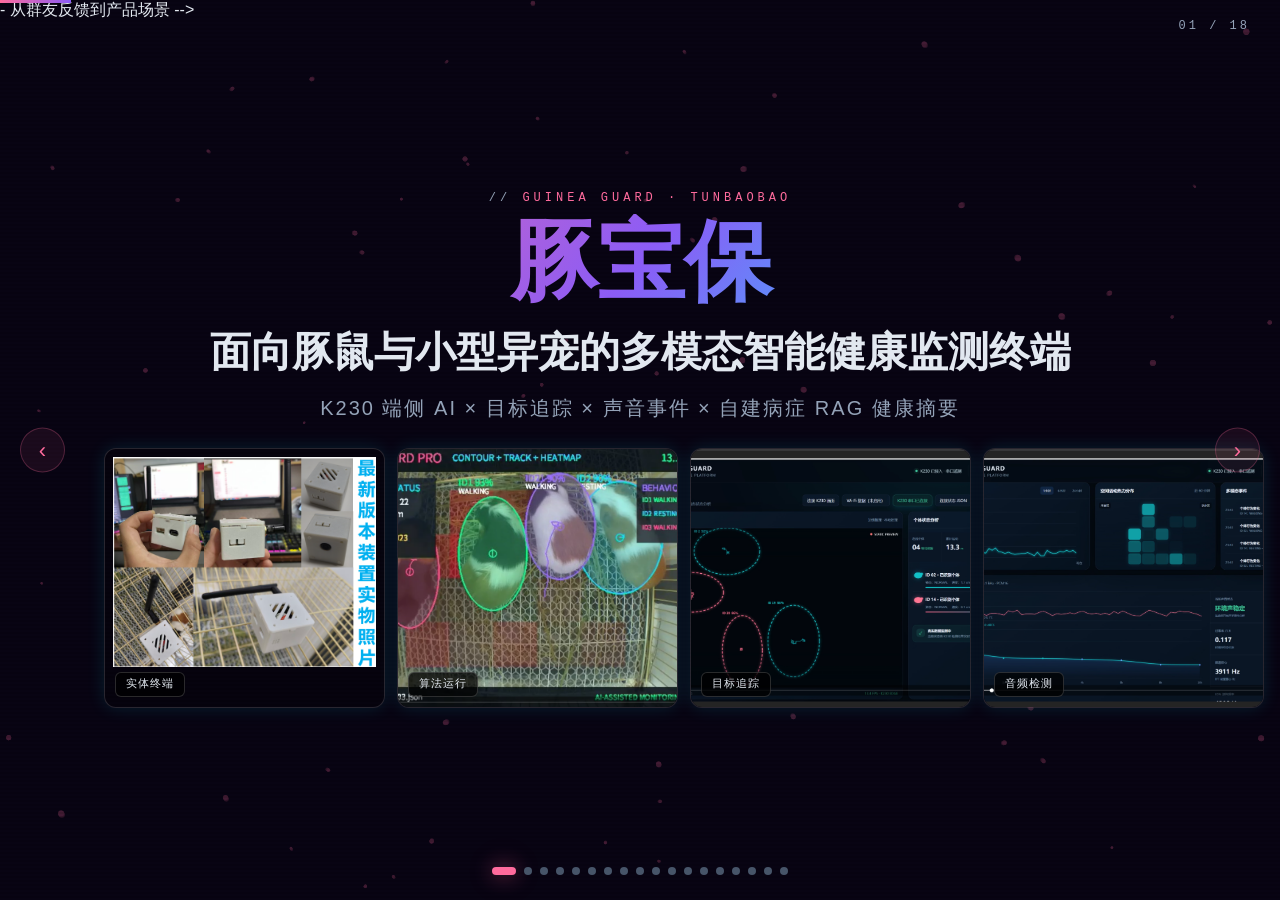
==== commit 7c198552: "Update presentation.html" ====
--- a/presentation.html
+++ b/presentation.html
@@ -825,93 +825,59 @@
     <h2 class="stag d1">已有验证：4软著 + 2专利 + 30+医院 + 深圳供应链</h2>
     <div class="sep stag d1"></div>
 
-    <div class="stag d2" style="display:grid;grid-template-columns:1fr 1fr 1fr;gap:16px;margin-top:16px">
-      <div style="display:flex;flex-direction:column;gap:10px">
-        <div style="display:grid;grid-template-columns:1fr 1fr;gap:8px">
-          <div class="img-box" style="margin:0"><img src="docs/static/achievement_1.png" alt="成果1"></div>
-          <div class="img-box" style="margin:0"><img src="docs/static/achievement_2.png" alt="成果2"></div>
-        </div>
+    <div class="stag d2" style="display:grid;grid-template-columns:repeat(4,1fr);gap:14px;margin-top:16px">
+      <div style="background:rgba(255,107,157,.07);border:1px solid rgba(255,107,157,.28);border-radius:12px;padding:18px;text-align:center">
+        <strong class="px" style="font-size:40px;font-family:'Courier New'">4</strong>
+        <p style="font-size:13px;color:var(--text);font-weight:700;margin:6px 0 4px">软件著作权</p>
+        <p style="font-size:10px;color:var(--dim);line-height:1.4;margin:0">视觉+行为+健康监测<br/>全部已获证</p>
+      </div>
+      <div style="background:rgba(0,245,255,.06);border:1px solid rgba(0,245,255,.26);border-radius:12px;padding:18px;text-align:center">
+        <strong class="cx" style="font-size:40px;font-family:'Courier New'">2+5</strong>
+        <p style="font-size:13px;color:var(--text);font-weight:700;margin:6px 0 4px">发明专利</p>
+        <p style="font-size:10px;color:var(--dim);line-height:1.4;margin:0">已授权2项+受理中5项<br/>追踪+运动+目标检测</p>
+      </div>
+      <div style="background:rgba(0,255,136,.06);border:1px solid rgba(0,255,136,.26);border-radius:12px;padding:18px;text-align:center">
+        <strong class="gx" style="font-size:40px;font-family:'Courier New'">34家</strong>
+        <p style="font-size:13px;color:var(--text);font-weight:700;margin:6px 0 4px">宠物医院已沟通</p>
+        <p style="font-size:10px;color:var(--dim);line-height:1.4;margin:0">A级意向6家+B级16家<br/>新瑞鹏北京89家可触达</p>
+      </div>
+      <div style="background:rgba(255,215,0,.06);border:1px solid rgba(255,215,0,.26);border-radius:12px;padding:18px;text-align:center">
+        <strong class="yx" style="font-size:40px;font-family:'Courier New'">1家</strong>
+        <p style="font-size:13px;color:var(--text);font-weight:700;margin:6px 0 4px">深圳供应链</p>
+        <p style="font-size:10px;color:var(--dim);line-height:1.4;margin:0">Freenove/Wiznet推荐<br/>已进入报价和打样阶段</p>
+      </div>
+    </div>
+
+    <div class="stag d2" style="display:grid;grid-template-columns:1fr 1fr;gap:16px;margin-top:16px">
+      <div style="display:grid;grid-template-columns:1fr 1fr 1fr;gap:8px">
+        <div class="img-box" style="margin:0"><img src="docs/static/achievement_1.png" alt="成果1"></div>
+        <div class="img-box" style="margin:0"><img src="docs/static/achievement_2.png" alt="成果2"></div>
         <div class="img-box" style="margin:0"><img src="docs/static/achievement_3.png" alt="成果3"></div>
-        <div style="display:grid;grid-template-columns:1fr 1fr;gap:8px">
-          <div style="background:rgba(255,107,157,.07);border:1px solid rgba(255,107,157,.26);border-radius:10px;padding:12px;text-align:center">
-            <strong class="px" style="font-size:26px;font-family:'Courier New'">4</strong>
-            <p style="font-size:10px;color:var(--dim);margin:4px 0 0">软件著作权</p>
-          </div>
-          <div style="background:rgba(0,245,255,.06);border:1px solid rgba(0,245,255,.24);border-radius:10px;padding:12px;text-align:center">
-            <strong class="cx" style="font-size:26px;font-family:'Courier New'">2</strong>
-            <p style="font-size:10px;color:var(--dim);margin:4px 0 0">发明专利</p>
-          </div>
-        </div>
-      </div>
-
-      <div style="display:flex;flex-direction:column;gap:8px">
-        <div class="proof-frame cover-img" style="height:240px;border-color:rgba(255,107,157,.36);box-shadow:var(--gpink)">
-          <img src="docs/static/医院合作聊天截图.png" alt="医院合作聊天截图">
-          <div class="proof-label">CHAT EVIDENCE</div>
-        </div>
-        <div style="display:grid;grid-template-columns:1fr 1fr;gap:8px">
-          <div style="background:rgba(255,107,157,.07);border:1px solid rgba(255,107,157,.26);border-radius:10px;padding:12px;text-align:center">
-            <strong class="px" style="font-size:26px;font-family:'Courier New'">30+</strong>
-            <p style="font-size:10px;color:var(--dim);margin:4px 0 0">宠物医院已沟通</p>
-          </div>
-          <div style="background:rgba(0,255,136,.06);border:1px solid rgba(0,255,136,.24);border-radius:10px;padding:12px;text-align:center">
-            <strong class="gx" style="font-size:26px;font-family:'Courier New'">1家</strong>
-            <p style="font-size:10px;color:var(--dim);margin:4px 0 0">深圳供应链已对接</p>
-          </div>
-        </div>
-      </div>
-
-      <div style="display:flex;flex-direction:column;gap:8px">
-        <div style="background:rgba(0,245,255,.05);border:1px solid rgba(0,245,255,.24);border-radius:11px;padding:14px">
-          <p style="font:10px/1 'Courier New',monospace;color:var(--cyan);letter-spacing:2px;margin-bottom:6px">SUPPLY CHAIN</p>
-          <p style="font-size:13px;font-weight:800;margin-bottom:4px">Freenove / Wiznet 推荐深圳供应链</p>
-          <p style="font-size:11px;color:var(--dim);line-height:1.55;margin:0">已进入沟通阶段，下一步需要资金支持外壳、PCB、装配测试和小批量试产。</p>
-        </div>
-        <div style="background:rgba(255,215,0,.06);border:1px solid rgba(255,215,0,.24);border-radius:11px;padding:14px">
-          <p style="font:10px/1 'Courier New',monospace;color:var(--yellow);letter-spacing:2px;margin-bottom:6px">WHY HOSPITALS</p>
-          <p style="font-size:11px;color:var(--dim);line-height:1.55;margin:0">缩短问诊信息收集、形成就诊前时间线、复诊趋势和病历附件。</p>
-        </div>
-        <div style="background:rgba(0,255,136,.04);border:1px solid rgba(0,255,136,.18);border-radius:11px;padding:14px">
-          <p style="font:10px/1 'Courier New',monospace;color:var(--green);letter-spacing:2px;margin-bottom:4px">CORE JOURNAL</p>
-          <p style="font-size:11px;color:var(--dim);line-height:1.55;margin:0">《计算机视觉技术在生猪健康监测中的应用研究进展》等核心期刊论文</p>
-        </div>
-      </div>
-    </div>
-
-    <div class="hospital-wall stag d3" style="margin-top:12px">
-      <div class="hospital-logo-tile"><img src="docs/static/hospital_logos/newruipeng_logo.png" alt="新瑞鹏"><span>宠颐生北京爱福</span></div>
-      <div class="hospital-logo-tile"><img src="docs/static/hospital_logos/newruipeng_logo.png" alt="新瑞鹏"><span>美联众合北京瑞美</span></div>
-      <div class="hospital-logo-tile"><img src="docs/static/hospital_logos/newruipeng_logo.png" alt="新瑞鹏"><span>美联众合北京石榴庄</span></div>
-      <div class="hospital-logo-tile"><img src="docs/static/hospital_logos/newruipeng_logo.png" alt="新瑞鹏"><span>美联众合北京京西</span></div>
-      <div class="hospital-logo-tile"><img src="docs/static/hospital_logos/newruipeng_logo.png" alt="新瑞鹏"><span>美联众合北京方圆</span></div>
-      <div class="hospital-logo-tile"><img src="docs/static/hospital_logos/newruipeng_logo.png" alt="新瑞鹏"><span>芭比堂北京大望路</span></div>
-      <div class="hospital-logo-tile"><img src="docs/static/hospital_logos/newruipeng_logo.png" alt="新瑞鹏"><span>美联众合北京和平</span></div>
-      <div class="hospital-logo-tile"><img src="docs/static/hospital_logos/newruipeng_logo.png" alt="新瑞鹏"><span>美联众合北京爱康</span></div>
-      <div class="hospital-logo-tile"><img src="docs/static/hospital_logos/newruipeng_logo.png" alt="新瑞鹏"><span>美联众合北京百环</span></div>
-      <div class="hospital-logo-tile"><img src="docs/static/hospital_logos/newruipeng_logo.png" alt="新瑞鹏"><span>美联众合北京南湖</span></div>
-      <div class="hospital-logo-tile"><img src="docs/static/hospital_logos/newruipeng_logo.png" alt="新瑞鹏"><span>美联众合北京长阳</span></div>
-      <div class="hospital-logo-tile"><img src="docs/static/hospital_logos/newruipeng_logo.png" alt="新瑞鹏"><span>恒爱北京糖</span></div>
-      <div class="hospital-logo-tile"><img src="docs/static/hospital_logos/newruipeng_logo.png" alt="新瑞鹏"><span>宠福鑫北京城北</span></div>
-      <div class="hospital-logo-tile"><img src="docs/static/hospital_logos/newruipeng_logo.png" alt="新瑞鹏"><span>宠福鑫北京回龙观</span></div>
-      <div class="hospital-logo-tile"><img src="docs/static/hospital_logos/newruipeng_logo.png" alt="新瑞鹏"><span>美联众合北京东升</span></div>
-      <div class="hospital-logo-tile"><img src="docs/static/hospital_logos/newruipeng_logo.png" alt="新瑞鹏"><span>宠福鑫北京仁乐康</span></div>
-      <div class="hospital-logo-tile"><img src="docs/static/hospital_logos/newruipeng_logo.png" alt="新瑞鹏"><span>宠福鑫北京真宝</span></div>
-      <div class="hospital-logo-tile"><img src="docs/static/hospital_logos/newruipeng_logo.png" alt="新瑞鹏"><span>纳吉亚北京北北</span></div>
-      <div class="hospital-logo-tile"><img src="docs/static/hospital_logos/newruipeng_logo.png" alt="新瑞鹏"><span>宠颐生北京城南</span></div>
-      <div class="hospital-logo-tile"><img src="docs/static/hospital_logos/newruipeng_logo.png" alt="新瑞鹏"><span>宠颐生北京中心医院</span></div>
-      <div class="hospital-logo-tile"><img src="docs/static/hospital_logos/newruipeng_logo.png" alt="新瑞鹏"><span>宠福鑫北京康馨</span></div>
-      <div class="hospital-logo-tile"><img src="docs/static/hospital_logos/newruipeng_logo.png" alt="新瑞鹏"><span>美联众合北京和美</span></div>
-      <div class="hospital-logo-tile"><img src="docs/static/hospital_logos/newruipeng_logo.png" alt="新瑞鹏"><span>美联众合北京常赢</span></div>
-      <div class="hospital-logo-tile"><img src="docs/static/hospital_logos/newruipeng_logo.png" alt="新瑞鹏"><span>芭比堂北京三元桥</span></div>
-      <div class="hospital-logo-tile"><img src="docs/static/hospital_logos/newruipeng_logo.png" alt="新瑞鹏"><span>芭比堂北京又一城</span></div>
-      <div class="hospital-logo-tile"><img src="docs/static/hospital_logos/newruipeng_logo.png" alt="新瑞鹏"><span>宠福鑫北京亦庄完全</span></div>
-      <div class="hospital-logo-tile"><img src="docs/static/hospital_logos/newruipeng_logo.png" alt="新瑞鹏"><span>美联众合北京煦风</span></div>
-      <div class="hospital-logo-tile"><img src="docs/static/hospital_logos/newruipeng_logo.png" alt="新瑞鹏"><span>宠颐生北京爱佳</span></div>
-      <div class="hospital-logo-tile"><img src="docs/static/hospital_logos/newruipeng_logo.png" alt="新瑞鹏"><span>芭比堂北京椿树园</span></div>
-      <div class="hospital-logo-tile"><img src="docs/static/hospital_logos/newruipeng_logo.png" alt="新瑞鹏"><span>美联众合北京田村</span></div>
-    </div>
-
-      </div>
+      </div>
+      <div class="proof-frame cover-img" style="height:180px;border-color:rgba(255,107,157,.36);box-shadow:var(--gpink);margin:0">
+        <img src="docs/static/医院合作聊天截图.png" alt="医院合作聊天截图">
+        <div class="proof-label">HOSPITAL CHAT EVIDENCE</div>
+      </div>
+    </div>
+
+    <div class="stag d3" style="display:flex;flex-wrap:wrap;gap:6px 10px;margin-top:14px;background:rgba(255,255,255,.02);border:1px solid rgba(255,255,255,.08);border-radius:10px;padding:12px 16px;justify-content:center">
+      <span style="font-size:10px;color:var(--dim)">已沟通医院：</span>
+      <span style="font-size:11px;color:var(--text)">宠颐生北京爱福</span><span style="color:var(--dim2)">·</span>
+      <span style="font-size:11px;color:var(--text)">美联众合北京瑞美</span><span style="color:var(--dim2)">·</span>
+      <span style="font-size:11px;color:var(--text)">美联众合北京石榴庄</span><span style="color:var(--dim2)">·</span>
+      <span style="font-size:11px;color:var(--text)">芭比堂北京大望路</span><span style="color:var(--dim2)">·</span>
+      <span style="font-size:11px;color:var(--text)">美联众合北京和平</span><span style="color:var(--dim2)">·</span>
+      <span style="font-size:11px;color:var(--text)">宠福鑫北京城北</span><span style="color:var(--dim2)">·</span>
+      <span style="font-size:11px;color:var(--text)">芭比堂北京三元桥</span><span style="color:var(--dim2)">·</span>
+      <span style="font-size:11px;color:var(--text)">美联众合北京长阳</span><span style="color:var(--dim2)">·</span>
+      <span style="font-size:11px;color:var(--text)">宠颐生北京中心医院</span><span style="color:var(--dim2)">·</span>
+      <span style="font-size:11px;color:var(--text)">纳吉亚北京北北</span><span style="color:var(--dim2)">·</span>
+      <span style="font-size:11px;color:var(--text)">芭比堂北京又一城</span><span style="color:var(--dim2)">·</span>
+      <span style="font-size:11px;color:var(--text)">宠福鑫北京回龙观</span><span style="color:var(--dim2)">·</span>
+      <span style="font-size:11px;color:var(--dim2)">等30+家新瑞鹏体系医院</span>
+    </div>
+
+  </div>
 </div>
 
 <!-- 第13页：已有验证 - 算法检测能力多场景覆盖 -->
@@ -921,77 +887,86 @@
     <h2 class="stag d1">检测能力验证：YOLO11 端侧推理，六场景覆盖</h2>
     <div class="sep stag d1"></div>
 
-    <div class="stag d2" style="display:grid;grid-template-columns:1.2fr .8fr;gap:24px;margin-top:18px">
-      <div style="text-align:center;background:rgba(255,255,255,.02);border:1px solid rgba(255,255,255,.1);border-radius:14px;padding:20px">
-        <p style="font:11px/1 'Courier New',monospace;color:var(--pink);letter-spacing:2px;margin-bottom:12px">TARGET DETECTION F1 SCORE (n=25000+ FRAMES)</p>
-        <svg viewBox="0 0 460 210" width="460" height="210" xmlns="http://www.w3.org/2000/svg">
-          <line x1="65" y1="14" x2="65" y2="154" stroke="rgba(255,255,255,.1)" stroke-width="1"/>
-          <line x1="65" y1="32" x2="450" y2="32" stroke="rgba(255,255,255,.04)" stroke-width="1"/>
-          <line x1="65" y1="63" x2="450" y2="63" stroke="rgba(255,255,255,.04)" stroke-width="1"/>
-          <line x1="65" y1="94" x2="450" y2="94" stroke="rgba(255,255,255,.04)" stroke-width="1"/>
-          <line x1="65" y1="125" x2="450" y2="125" stroke="rgba(255,255,255,.04)" stroke-width="1"/>
-          <text x="60" y="20" text-anchor="end" fill="#475569" font-size="9" font-family="Courier New,monospace">100%</text>
-          <text x="60" y="51" text-anchor="end" fill="#475569" font-size="9" font-family="Courier New,monospace">90%</text>
-          <text x="60" y="82" text-anchor="end" fill="#475569" font-size="9" font-family="Courier New,monospace">85%</text>
-          <text x="60" y="113" text-anchor="end" fill="#475569" font-size="9" font-family="Courier New,monospace">80%</text>
-          <text x="60" y="144" text-anchor="end" fill="#475569" font-size="9" font-family="Courier New,monospace">75%</text>
-          <!-- Bars: width=50, gap=14, start at 75 -->
-          <rect x="75" y="44" width="50" height="110" rx="4" fill="#00ff88" opacity=".9"/>
-          <rect x="139" y="66" width="50" height="88" rx="4" fill="#00f5ff" opacity=".85"/>
-          <rect x="203" y="80" width="50" height="74" rx="4" fill="#8b5cf6" opacity=".85"/>
-          <rect x="267" y="83" width="50" height="71" rx="4" fill="#ffd700" opacity=".8"/>
-          <rect x="331" y="108" width="50" height="46" rx="4" fill="#ff6b35" opacity=".75"/>
-          <rect x="395" y="134" width="50" height="20" rx="4" fill="#ff6b9d" opacity=".7"/>
-          <text x="100" y="38" text-anchor="middle" fill="#00ff88" font-size="11" font-weight="900" font-family="Courier New,monospace">96.1</text>
-          <text x="164" y="60" text-anchor="middle" fill="#00f5ff" font-size="11" font-weight="900" font-family="Courier New,monospace">90.6</text>
-          <text x="228" y="74" text-anchor="middle" fill="#8b5cf6" font-size="11" font-weight="900" font-family="Courier New,monospace">87.0</text>
-          <text x="292" y="77" text-anchor="middle" fill="#ffd700" font-size="11" font-weight="900" font-family="Courier New,monospace">86.3</text>
-          <text x="356" y="102" text-anchor="middle" fill="#ff6b35" font-size="11" font-weight="900" font-family="Courier New,monospace">80.1</text>
-          <text x="420" y="128" text-anchor="middle" fill="#ff6b9d" font-size="11" font-weight="900" font-family="Courier New,monospace">73.7</text>
-          <text x="100" y="172" text-anchor="middle" fill="#94a3b8" font-size="9" style="font-family:Microsoft YaHei,sans-serif">单只正常光</text>
-          <text x="164" y="172" text-anchor="middle" fill="#94a3b8" font-size="9" style="font-family:Microsoft YaHei,sans-serif">多只分散</text>
-          <text x="228" y="172" text-anchor="middle" fill="#94a3b8" font-size="9" style="font-family:Microsoft YaHei,sans-serif">暗光</text>
-          <text x="292" y="172" text-anchor="middle" fill="#94a3b8" font-size="9" style="font-family:Microsoft YaHei,sans-serif">红外夜视</text>
-          <text x="356" y="172" text-anchor="middle" fill="#94a3b8" font-size="9" style="font-family:Microsoft YaHei,sans-serif">遮挡/食盆</text>
-          <text x="420" y="172" text-anchor="middle" fill="#94a3b8" font-size="9" style="font-family:Microsoft YaHei,sans-serif">多只重叠</text>
-          <text x="260" y="198" text-anchor="middle" fill="#475569" font-size="11" font-family="Courier New,monospace">F1=2*Precision*Recall/(Precision+Recall)  难度递增 →</text>
-        </svg>
-      </div>
-      <div style="display:flex;flex-direction:column;gap:12px">
-        <div style="background:rgba(0,245,255,.05);border:1px solid rgba(0,245,255,.24);border-radius:11px;padding:16px">
-          <p style="font:11px/1 'Courier New',monospace;color:var(--cyan);letter-spacing:2px;margin-bottom:8px">ALGORITHM STACK</p>
-          <div style="display:grid;grid-template-columns:1fr 1fr;gap:8px">
-            <div style="background:rgba(0,255,136,.08);border:1px solid rgba(0,255,136,.22);border-radius:8px;padding:10px;text-align:center">
-              <strong class="gx" style="font-size:18px;font-family:'Courier New'">YOLO11</strong>
-              <p style="font-size:10px;color:var(--dim);margin:4px 0 0">目标检测 INT8量化</p>
-            </div>
-            <div style="background:rgba(255,215,0,.08);border:1px solid rgba(255,215,0,.22);border-radius:8px;padding:10px;text-align:center">
-              <strong class="yx" style="font-size:18px;font-family:'Courier New'">SORT-Lite</strong>
-              <p style="font-size:10px;color:var(--dim);margin:4px 0 0">多目标追踪 ≤4只</p>
-            </div>
-            <div style="background:rgba(139,92,246,.08);border:1px solid rgba(139,92,246,.22);border-radius:8px;padding:10px;text-align:center">
-              <strong class="purx" style="font-size:18px;font-family:'Courier New'">RMS+FFT</strong>
-              <p style="font-size:10px;color:var(--dim);margin:4px 0 0">音频分析 16kHz</p>
-            </div>
-            <div style="background:rgba(255,107,157,.08);border:1px solid rgba(255,107,157,.22);border-radius:8px;padding:10px;text-align:center">
-              <strong class="px" style="font-size:18px;font-family:'Courier New'">DeepSeek</strong>
-              <p style="font-size:10px;color:var(--dim);margin:4px 0 0">LLM 健康摘要</p>
-            </div>
-          </div>
-        </div>
-        <div style="background:rgba(255,107,157,.04);border:1px solid rgba(255,107,157,.2);border-radius:11px;padding:14px">
-          <p style="font:10px/1 'Courier New',monospace;color:var(--pink);letter-spacing:2px;margin-bottom:6px">HARDWARE SPECS</p>
-          <div style="font-size:11px;color:var(--dim);line-height:1.7">
-            <p style="margin:0 0 4px"><strong class="px">K230D</strong> 双核RISC-V 1.0GHz + KPU 1.0TOPS</p>
-            <p style="margin:0 0 4px"><strong class="cx">GC2093</strong> 200万像素 红外夜视 850nm补光</p>
-            <p style="margin:0 0 4px"><strong class="yx">双MEMS</strong> 麦克风 I2S接口 -26dB灵敏度</p>
-            <p style="margin:0"><strong class="gx">推理速度</strong> 13.1FPS 模型1.2MB 功耗~3W</p>
-          </div>
-        </div>
-        <div style="background:rgba(0,255,136,.04);border:1px solid rgba(0,255,136,.18);border-radius:11px;padding:14px">
-          <p style="font:10px/1 'Courier New',monospace;color:var(--green);letter-spacing:2px;margin-bottom:6px">TEST SUMMARY</p>
-          <p style="font-size:11px;color:var(--dim);line-height:1.6;margin:0">384H稳定性测试通过 · 3台×16天连续运行 · WiFi断线自动恢复 · 断电数据保护 · 内存无泄漏 · 25,000+帧多场景测试集</p>
-        </div>
+    <div class="stag d2" style="text-align:center;background:rgba(255,255,255,.015);border:1px solid rgba(255,255,255,.08);border-radius:14px;padding:18px;margin-top:14px">
+      <p style="font:11px/1 'Courier New',monospace;color:var(--pink);letter-spacing:2px;margin-bottom:10px">TARGET DETECTION F1 SCORE — YOLO11 INT8 · K230 NPU · n=25000+ FRAMES</p>
+      <svg viewBox="0 0 900 260" width="900" height="260" xmlns="http://www.w3.org/2000/svg">
+        <!-- Y-axis -->
+        <line x1="80" y1="20" x2="80" y2="198" stroke="rgba(255,255,255,.1)" stroke-width="1"/>
+        <!-- Grid lines -->
+        <line x1="80" y1="42" x2="880" y2="42" stroke="rgba(255,255,255,.04)" stroke-width="1"/>
+        <line x1="80" y1="82" x2="880" y2="82" stroke="rgba(255,255,255,.04)" stroke-width="1"/>
+        <line x1="80" y1="122" x2="880" y2="122" stroke="rgba(255,255,255,.04)" stroke-width="1"/>
+        <line x1="80" y1="162" x2="880" y2="162" stroke="rgba(255,255,255,.04)" stroke-width="1"/>
+        <!-- Y labels -->
+        <text x="74" y="28" text-anchor="end" fill="#475569" font-size="10" font-family="Courier New,monospace">100%</text>
+        <text x="74" y="68" text-anchor="end" fill="#475569" font-size="10" font-family="Courier New,monospace">90%</text>
+        <text x="74" y="108" text-anchor="end" fill="#475569" font-size="10" font-family="Courier New,monospace">85%</text>
+        <text x="74" y="148" text-anchor="end" fill="#475569" font-size="10" font-family="Courier New,monospace">80%</text>
+        <text x="74" y="188" text-anchor="end" fill="#475569" font-size="10" font-family="Courier New,monospace">75%</text>
+        <!-- Bars: 6 bars, width=90, gap=34, start at 100 -->
+        <!-- F1: 96.1, 90.6, 87.0, 86.3, 80.1, 73.7 -->
+        <!-- Y range: 42(100%) to 198(70%), 156px for 30%, 1% = 5.2px -->
+        <!-- 96.1%: y = 42 + (100-96.1)*5.2 = 62.3, height = 198-62.3 = 135.7 -->
+        <!-- 90.6%: y = 42 + (100-90.6)*5.2 = 90.9, height = 107.1 -->
+        <!-- 87.0%: y = 42 + (100-87.0)*5.2 = 109.6, height = 88.4 -->
+        <!-- 86.3%: y = 42 + (100-86.3)*5.2 = 113.2, height = 84.8 -->
+        <!-- 80.1%: y = 42 + (100-80.1)*5.2 = 145.5, height = 52.5 -->
+        <!-- 73.7%: y = 42 + (100-73.7)*5.2 = 178.8, height = 19.2 -->
+        <rect x="100" y="62" width="90" height="136" rx="5" fill="#00ff88" opacity=".9"/>
+        <rect x="224" y="91" width="90" height="107" rx="5" fill="#00f5ff" opacity=".85"/>
+        <rect x="348" y="110" width="90" height="88" rx="5" fill="#8b5cf6" opacity=".85"/>
+        <rect x="472" y="113" width="90" height="85" rx="5" fill="#ffd700" opacity=".8"/>
+        <rect x="596" y="146" width="90" height="52" rx="5" fill="#ff6b35" opacity=".75"/>
+        <rect x="720" y="179" width="90" height="19" rx="5" fill="#ff6b9d" opacity=".7"/>
+        <!-- Values above bars -->
+        <text x="145" y="54" text-anchor="middle" fill="#00ff88" font-size="16" font-weight="900" font-family="Courier New,monospace">96.1</text>
+        <text x="269" y="83" text-anchor="middle" fill="#00f5ff" font-size="16" font-weight="900" font-family="Courier New,monospace">90.6</text>
+        <text x="393" y="102" text-anchor="middle" fill="#8b5cf6" font-size="16" font-weight="900" font-family="Courier New,monospace">87.0</text>
+        <text x="517" y="105" text-anchor="middle" fill="#ffd700" font-size="16" font-weight="900" font-family="Courier New,monospace">86.3</text>
+        <text x="641" y="138" text-anchor="middle" fill="#ff6b35" font-size="16" font-weight="900" font-family="Courier New,monospace">80.1</text>
+        <text x="765" y="171" text-anchor="middle" fill="#ff6b9d" font-size="16" font-weight="900" font-family="Courier New,monospace">73.7</text>
+        <!-- X labels -->
+        <text x="145" y="222" text-anchor="middle" fill="#94a3b8" font-size="11" style="font-family:Microsoft YaHei,sans-serif">单只正常光</text>
+        <text x="269" y="222" text-anchor="middle" fill="#94a3b8" font-size="11" style="font-family:Microsoft YaHei,sans-serif">多只分散</text>
+        <text x="393" y="222" text-anchor="middle" fill="#94a3b8" font-size="11" style="font-family:Microsoft YaHei,sans-serif">暗光环境</text>
+        <text x="517" y="222" text-anchor="middle" fill="#94a3b8" font-size="11" style="font-family:Microsoft YaHei,sans-serif">红外夜视</text>
+        <text x="641" y="222" text-anchor="middle" fill="#94a3b8" font-size="11" style="font-family:Microsoft YaHei,sans-serif">遮挡/食盆</text>
+        <text x="765" y="222" text-anchor="middle" fill="#94a3b8" font-size="11" style="font-family:Microsoft YaHei,sans-serif">多只重叠</text>
+        <!-- Footer -->
+        <text x="490" y="252" text-anchor="middle" fill="#475569" font-size="12" font-family="Courier New,monospace">F1 = 2 × Precision × Recall / (Precision + Recall)   场景难度递增 →</text>
+      </svg>
+    </div>
+
+    <div class="stag d3" style="display:grid;grid-template-columns:repeat(4,1fr);gap:14px;margin-top:14px">
+      <div style="background:rgba(0,245,255,.04);border:1px solid rgba(0,245,255,.2);border-radius:11px;padding:14px">
+        <p style="font:10px/1 'Courier New',monospace;color:var(--cyan);letter-spacing:2px;margin-bottom:8px">ALGORITHM STACK</p>
+        <div style="display:grid;grid-template-columns:1fr 1fr;gap:6px">
+          <div style="background:rgba(0,255,136,.08);border:1px solid rgba(0,255,136,.2);border-radius:7px;padding:8px;text-align:center"><strong class="gx" style="font-size:14px;font-family:'Courier New'">YOLO11</strong><p style="font-size:9px;color:var(--dim);margin:2px 0 0">目标检测</p></div>
+          <div style="background:rgba(255,215,0,.08);border:1px solid rgba(255,215,0,.2);border-radius:7px;padding:8px;text-align:center"><strong class="yx" style="font-size:14px;font-family:'Courier New'">SORT</strong><p style="font-size:9px;color:var(--dim);margin:2px 0 0">多目标追踪</p></div>
+          <div style="background:rgba(139,92,246,.08);border:1px solid rgba(139,92,246,.2);border-radius:7px;padding:8px;text-align:center"><strong class="purx" style="font-size:14px;font-family:'Courier New'">RMS+FFT</strong><p style="font-size:9px;color:var(--dim);margin:2px 0 0">音频分析</p></div>
+          <div style="background:rgba(255,107,157,.08);border:1px solid rgba(255,107,157,.2);border-radius:7px;padding:8px;text-align:center"><strong class="px" style="font-size:14px;font-family:'Courier New'">DeepSeek</strong><p style="font-size:9px;color:var(--dim);margin:2px 0 0">LLM摘要</p></div>
+        </div>
+      </div>
+      <div style="background:rgba(255,107,157,.03);border:1px solid rgba(255,107,157,.18);border-radius:11px;padding:14px">
+        <p style="font:10px/1 'Courier New',monospace;color:var(--pink);letter-spacing:2px;margin-bottom:6px">HARDWARE</p>
+        <p style="font-size:10px;color:var(--dim);line-height:1.55;margin:0"><strong class="px">K230D</strong> RISC-V 1.0GHz+1TOPS NPU</p>
+        <p style="font-size:10px;color:var(--dim);line-height:1.55;margin:4px 0 0"><strong class="cx">GC2093</strong> 200万像素+红外夜视</p>
+        <p style="font-size:10px;color:var(--dim);line-height:1.55;margin:4px 0 0"><strong class="yx">双MEMS</strong> I2S -26dB SNR 64dB</p>
+        <p style="font-size:10px;color:var(--dim);line-height:1.55;margin:4px 0 0"><strong class="gx">13.1FPS</strong> 模型1.2MB 功耗~3W</p>
+      </div>
+      <div style="background:rgba(0,255,136,.03);border:1px solid rgba(0,255,136,.16);border-radius:11px;padding:14px">
+        <p style="font:10px/1 'Courier New',monospace;color:var(--green);letter-spacing:2px;margin-bottom:6px">TESTING</p>
+        <p style="font-size:10px;color:var(--dim);line-height:1.55;margin:0">384H稳定性测试通过</p>
+        <p style="font-size:10px;color:var(--dim);line-height:1.55;margin:4px 0 0">3台×16天连续运行</p>
+        <p style="font-size:10px;color:var(--dim);line-height:1.55;margin:4px 0 0">WiFi断线自动恢复</p>
+        <p style="font-size:10px;color:var(--dim);line-height:1.55;margin:4px 0 0">断电数据保护 内存无泄漏</p>
+      </div>
+      <div style="background:rgba(255,215,0,.03);border:1px solid rgba(255,215,0,.16);border-radius:11px;padding:14px">
+        <p style="font:10px/1 'Courier New',monospace;color:var(--yellow);letter-spacing:2px;margin-bottom:6px">DATASET</p>
+        <p style="font-size:10px;color:var(--dim);line-height:1.55;margin:0">25,000+帧标注测试集</p>
+        <p style="font-size:10px;color:var(--dim);line-height:1.55;margin:4px 0 0">6种光照/遮挡/重叠场景</p>
+        <p style="font-size:10px;color:var(--dim);line-height:1.55;margin:4px 0 0">7种毛色豚鼠覆盖</p>
+        <p style="font-size:10px;color:var(--dim);line-height:1.55;margin:4px 0 0">自建数据集持续扩展中</p>
       </div>
     </div>
   </div>
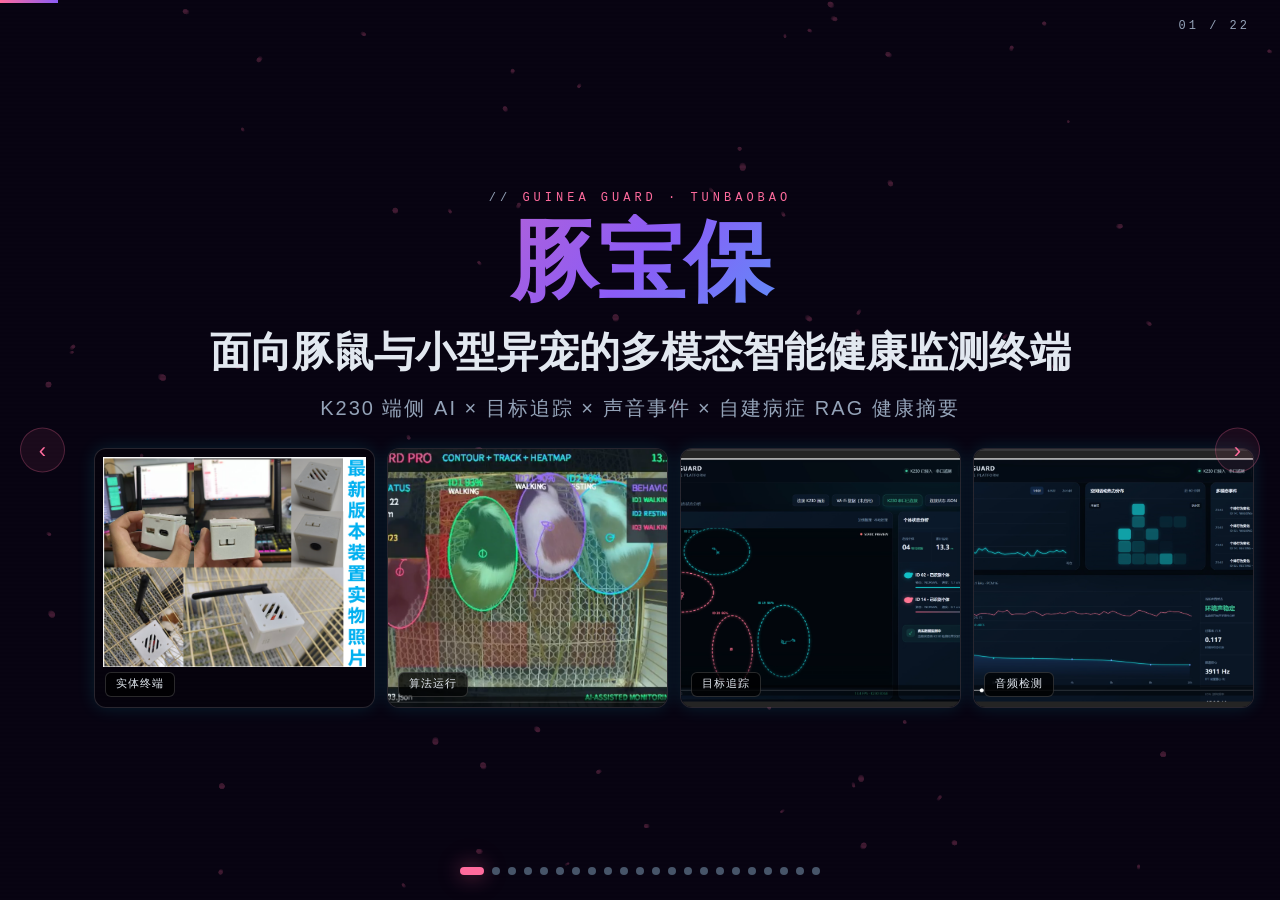
==== commit bb2ce09b: "update presentation.html" ====
--- a/presentation.html
+++ b/presentation.html
@@ -22,7 +22,7 @@
 .slide{position:absolute;inset:0;display:flex;flex-direction:column;align-items:center;justify-content:center;padding:0;opacity:0;transform:translate3d(100%,0,0);transition:opacity .55s cubic-bezier(.77,0,.175,1),transform .55s cubic-bezier(.77,0,.175,1);pointer-events:none;overflow:hidden}
 .slide.active{opacity:1;transform:translate3d(0,0,0);pointer-events:all}
 .slide.exit{opacity:0;transform:translate3d(-100%,0,0)}
-.slide-inner{width:100%;display:flex;flex-direction:column;align-items:center;justify-content:center;padding:40px 60px;transform-origin:top center;transition:transform .3s ease;box-sizing:border-box}
+.slide-inner{width:100%;display:flex;flex-direction:column;align-items:center;justify-content:center;padding:28px 50px;transform-origin:top center;transition:transform .3s ease;box-sizing:border-box}
 #counter{position:fixed;top:20px;right:30px;z-index:200;font:12px/1 'Courier New',monospace;color:var(--dim);letter-spacing:3px}
 #pgbar{position:fixed;top:0;left:0;height:3px;background:linear-gradient(90deg,var(--pink),var(--purple));z-index:200;transition:width .5s ease}
 .nav-dots{position:fixed;bottom:25px;left:50%;transform:translateX(-50%);display:flex;gap:8px;z-index:200}
@@ -210,7 +210,7 @@
     <div class="sep stag d1"></div>
 
     <div class="story-grid stag d2">
-      <div class="story-photo" style="height:455px">
+      <div class="story-photo" style="height:410px">
         <img src="docs/static/眼睛红肿发炎和就医照片.png" alt="眼睛红肿发炎和就医照片">
       </div>
       <div class="story-note">
@@ -263,13 +263,13 @@
 
     <div class="stag d2" style="display:grid;grid-template-columns:1fr 1fr;gap:14px;margin-top:12px">
       <div>
-        <div class="story-photo" style="height:520px;border-color:rgba(0,245,255,.32);box-shadow:var(--gcyan)">
+        <div class="story-photo" style="height:450px;border-color:rgba(0,245,255,.32);box-shadow:var(--gcyan)">
           <img src="docs/static/豚鼠呼吸道疾病照片和医生聊天记录截图.png" alt="豚鼠呼吸道疾病照片和医生聊天记录截图">
         </div>
         <p style="font-size:12px;color:var(--dim);line-height:1.5;margin-top:7px"><strong class="cx">呼吸道疾病：</strong>症状进展快，轻微异常需结合医生判断及时处理。</p>
       </div>
       <div>
-        <div class="story-photo" style="height:520px;border-color:rgba(0,255,136,.32);box-shadow:var(--ggreen)">
+        <div class="story-photo" style="height:450px;border-color:rgba(0,255,136,.32);box-shadow:var(--ggreen)">
           <img src="docs/static/肺水肿急诊和住院急救.png" alt="肺水肿急诊和住院急救">
         </div>
         <p style="font-size:12px;color:var(--dim);line-height:1.5;margin-top:7px"><strong class="gx">急诊住院：</strong>肺水肿等急症风险高、费用高，越早发现越容易救治。</p>
@@ -452,7 +452,26 @@
   </div>
 </div>
 
-<!-- 第6页：需求验证 - 从群友反馈到产品场景 --> - 从群友反馈到产品场景 -->
+<!-- 第6页：调研数据汇总 - 一页总览全部调研结论 -->
+<div class="slide">
+  <div style="width:100%;max-width:1220px;margin:0 auto;padding:0 24px">
+    <div class="stl stag">RESEARCH SUMMARY · DATA AT A GLANCE</div>
+    <h2 class="stag d1">调研数据汇总：6000+ 精养用户 × 88.9% 购买意愿 × 五大核心痛点</h2>
+    <div class="sep stag d1"></div>
+
+    <div class="stag d2" style="margin-top:12px;width:100%;max-width:1100px">
+      <div class="proof-frame" style="height:460px;border-color:rgba(255,107,157,.28);box-shadow:var(--gpink)">
+        <img src="docs/static/调研数据汇总图.png" alt="调研数据汇总图" style="width:100%;height:100%;object-fit:contain">
+      </div>
+    </div>
+
+    <div class="stag d3" style="margin-top:10px;background:linear-gradient(135deg,rgba(255,107,157,.08),rgba(0,245,255,.08));border:1px solid rgba(255,255,255,.1);border-radius:12px;padding:14px 26px;text-align:center">
+      <p style="font-size:16px;color:var(--text);line-height:1.75;margin:0"><strong class="px">调研结论：</strong>覆盖<strong class="yx">中国 6000+、海外 1.2 万+</strong>精养用户，<strong class="px">88.9% 明确表示愿意购买</strong>，月均饲养投入中位数 900 元。五大核心痛点集中在饮食/肠胃、活动监测、温度敏感、小型动物监测难、长期治疗沟通——<strong class="cx">豚鼠健康监测不是伪需求，是大量饲主每天面对的真实焦虑。</strong></p>
+    </div>
+  </div>
+</div>
+
+<!-- 第7页：需求验证 - 从群友反馈到产品场景 -->
 <div class="slide">
   <div class="story-wrap">
     <div class="stl stag">FROM FEEDBACK TO PRODUCT</div>
@@ -522,7 +541,41 @@
     </div>
   </div>
 </div>
-<!-- 第7页：市场通道 - 新瑞鹏1000+门店试点网络 -->
+<!-- 第8页：市场验证 - B站产品Demo视频自然流量验证 -->
+<div class="slide">
+  <div style="width:100%;max-width:1220px;margin:0 auto;padding:0 24px">
+    <div class="stl stag">MARKET SIGNAL · REAL TRACTION</div>
+    <h2 class="stag d1">产品 Demo 发布即验证：B站 4.8 万播放，真实用户主动在找方案</h2>
+    <div class="sep stag d1"></div>
+
+    <div class="proof-layout stag d2" style="margin-top:16px">
+      <div class="proof-frame" style="height:430px">
+        <img src="docs/static/播放量数据.png" alt="B站产品Demo播放量数据">
+      </div>
+      <div class="proof-side">
+        <div class="proof-kpi">
+          <div><strong>48,000</strong><span>播放量</span></div>
+          <div><strong>2,359</strong><span>点赞 + 投币 + 收藏</span></div>
+          <div><strong>125</strong><span>评论互动</span></div>
+        </div>
+        <div class="card" style="margin:0">
+          <h3 style="margin-top:0;font-size:17px">8 月 3 日发布 Demo 视频，自然流量短时间引爆</h3>
+          <p style="font-size:13px;color:var(--dim);line-height:1.75;margin:0">没有任何付费推广、没有 KOL 投放——仅靠标题和封面，B站用户主动搜索、完播、互动。这说明<strong class="px">豚鼠健康监测存在真实且未被满足的市场缺口</strong>，大量饲主正在主动寻找工具来判断宠物健康状态。</p>
+        </div>
+        <div class="card c" style="margin:0">
+          <h3 style="margin-top:0;font-size:17px">这不是"潜在需求"，是可验证的主动搜索需求</h3>
+          <p style="font-size:13px;color:var(--dim);line-height:1.75;margin:0">B站用户并非被动接收广告——他们搜索关键词、观看完播、三连互动、在评论区具体讨论使用场景。<strong class="cx">48,000 次播放、2,359 次三连、125 条评论</strong>，背后是一个个已经"举手"的精准饲主，证明这件事<strong class="gx">有人搜、有人看、有人愿意互动</strong>。</p>
+        </div>
+      </div>
+    </div>
+
+    <div class="stag d3" style="margin-top:14px;background:linear-gradient(135deg,rgba(255,107,157,.08),rgba(0,245,255,.08));border:1px solid rgba(255,255,255,.1);border-radius:12px;padding:16px 26px;text-align:center">
+      <p style="font-size:16px;color:var(--text);line-height:1.75;margin:0"><strong class="px">核心信号：</strong>调研数据告诉我们"用户说自己会买"——B站数据告诉我们<strong class="yx">"用户已经在主动找"</strong>。问卷是意向，播放/三连/评论是行为。豚宝保切中的不是一个小众爱好，而是一个<strong class="cx">有真实焦虑、有付费意愿、在主动搜索方案</strong>的精准人群。</p>
+    </div>
+  </div>
+</div>
+
+<!-- 第9页：市场通道 - 新瑞鹏1000+门店试点网络 -->
 <div class="slide">
   <div style="width:100%;max-width:1200px;margin:0 auto;padding:0 20px">
     <div class="stl stag">GO-TO-MARKET · HOSPITAL NETWORK</div>
@@ -582,7 +635,7 @@
   </div>
 </div>
 
-<!-- 第8页：竞品对比 - 科研太贵，猫狗不适配 -->
+<!-- 第10页：竞品对比 - 科研太贵，猫狗不适配 -->
 <div class="slide">
   <div style="width:100%;max-width:1200px;margin:0 auto;padding:0 20px">
     <div class="stl stag">COMPETITIVE ANALYSIS</div>
@@ -690,7 +743,7 @@
   </div>
 </div>
 
-<!-- 第9页：产品 - 首款豚鼠专属健康监测终端 -->
+<!-- 第11页：产品 - 首款豚鼠专属健康监测终端 -->
 <div class="slide">
   <div style="width:100%;max-width:1220px;margin:0 auto;padding:0 24px">
     <div class="stl stag">PRODUCT PROOF · HARDWARE</div>
@@ -698,7 +751,7 @@
     <div class="sep stag d1"></div>
 
     <div class="proof-layout stag d2">
-      <div class="proof-frame" style="height:520px;border-color:rgba(255,107,157,.38);box-shadow:var(--gpink)">
+      <div class="proof-frame" style="height:460px;border-color:rgba(255,107,157,.38);box-shadow:var(--gpink)">
         <img src="docs/static/最新版本实物照片.png" alt="豚宝保最新版本实物照片">
         <div class="proof-label">REAL DEVICE · LATEST VERSION</div>
       </div>
@@ -726,7 +779,7 @@
   </div>
 </div>
 
-<!-- 第10页：产品 - 网页端健康监测与诊断 -->
+<!-- 第12页：产品 - 网页端健康监测与诊断 -->
 <div class="slide">
   <div style="width:100%;max-width:1220px;margin:0 auto;padding:0 24px">
     <div class="stl stag">PRODUCT PROOF · WEB MONITORING</div>
@@ -757,7 +810,7 @@
     </div>
   </div>
 </div>
-<!-- 第11页：技术壁垒 - 多模态端侧监测+豚鼠病症RAG -->
+<!-- 第13页：技术壁垒 - 多模态端侧监测+豚鼠病症RAG -->
 <div class="slide">
   <div style="width:100%;max-width:1240px;margin:0 auto;padding:0 24px">
     <div class="stl stag">TECH CORE · EDGE AI × RAG × DATASET</div>
@@ -766,7 +819,7 @@
 
     <div class="stag d2" style="display:grid;grid-template-columns:1.32fr .68fr;gap:16px;align-items:stretch;margin-top:10px">
       <div>
-        <div class="proof-frame" style="height:455px;border-color:rgba(0,245,255,.38);box-shadow:var(--gcyan)">
+        <div class="proof-frame" style="height:400px;border-color:rgba(0,245,255,.38);box-shadow:var(--gcyan)">
           <img src="docs/static/豚宝保算法运行截图.png" alt="豚宝保算法运行截图">
           <div class="proof-label">LIVE DEMO · K230 EDGE AI</div>
           <div style="position:absolute;top:10px;right:10px;display:flex;align-items:center;gap:6px;background:rgba(0,0,0,.72);border:1px solid rgba(0,255,136,.42);border-radius:6px;padding:6px 10px">
@@ -818,7 +871,69 @@
     </div>
   </div>
 </div>
-<!-- 第12页：已有验证 - 4软著+2专利+30+医院+深圳供应链 -->
+<!-- 第14页：真正壁垒 - C端硬件壁垒在用户洞察而非技术 -->
+<div class="slide">
+  <div style="width:100%;max-width:1240px;margin:0 auto;padding:0 20px">
+    <div class="stl stag">THE REAL MOAT · COMMUNITY × INSIGHT</div>
+    <h2 class="stag d1">C 端硬件的真正壁垒，不在技术，在"懂用户"</h2>
+    <div class="sep stag d1"></div>
+
+    <div class="stag d2" style="display:grid;grid-template-columns:1.12fr .88fr;gap:18px;margin-top:10px">
+      <!-- 左侧：4×6 群友豚鼠照片墙 -->
+      <div>
+        <p style="font:10px/1 'Courier New',monospace;color:var(--pink);letter-spacing:2px;margin-bottom:6px;text-align:center">群聊中 24 位豚鼠饲主真实分享的照片（已获授权）</p>
+        <div style="display:grid;grid-template-columns:repeat(4,1fr);gap:3px;border-radius:10px;overflow:hidden;border:2px solid rgba(255,107,157,.28);box-shadow:var(--gpink);max-height:420px">
+          <img src="docs/static/荷兰猪照片/2c51952362a544bc8a71fb118004d82f.jpg" style="width:100%;height:68px;object-fit:cover;display:block">
+          <img src="docs/static/荷兰猪照片/2dc216e51a4f300bb1c2195e17ea8283.jpg" style="width:100%;height:68px;object-fit:cover;display:block">
+          <img src="docs/static/荷兰猪照片/4ac77e3a-19f1-4ed1-8445-822aaf816094.png" style="width:100%;height:68px;object-fit:cover;display:block">
+          <img src="docs/static/荷兰猪照片/8803cd57c0b44cc449a4ff49bcc6de09.jpg" style="width:100%;height:68px;object-fit:cover;display:block">
+          <img src="docs/static/荷兰猪照片/ScreenShot_2026-08-06_135846_144.png" style="width:100%;height:68px;object-fit:cover;display:block">
+          <img src="docs/static/荷兰猪照片/ScreenShot_2026-08-06_135859_207.png" style="width:100%;height:68px;object-fit:cover;display:block">
+          <img src="docs/static/荷兰猪照片/ScreenShot_2026-08-06_135910_081.png" style="width:100%;height:68px;object-fit:cover;display:block">
+          <img src="docs/static/荷兰猪照片/ScreenShot_2026-08-06_135946_043.png" style="width:100%;height:68px;object-fit:cover;display:block">
+          <img src="docs/static/荷兰猪照片/ScreenShot_2026-08-06_140040_418.png" style="width:100%;height:68px;object-fit:cover;display:block">
+          <img src="docs/static/荷兰猪照片/ScreenShot_2026-08-06_140055_161.png" style="width:100%;height:68px;object-fit:cover;display:block">
+          <img src="docs/static/荷兰猪照片/ScreenShot_2026-08-06_140108_547.png" style="width:100%;height:68px;object-fit:cover;display:block">
+          <img src="docs/static/荷兰猪照片/ScreenShot_2026-08-06_140126_975.png" style="width:100%;height:68px;object-fit:cover;display:block">
+          <img src="docs/static/荷兰猪照片/ScreenShot_2026-08-06_140214_617.png" style="width:100%;height:68px;object-fit:cover;display:block">
+          <img src="docs/static/荷兰猪照片/ScreenShot_2026-08-06_140236_218.png" style="width:100%;height:68px;object-fit:cover;display:block">
+          <img src="docs/static/荷兰猪照片/ScreenShot_2026-08-06_140243_225.png" style="width:100%;height:68px;object-fit:cover;display:block">
+          <img src="docs/static/荷兰猪照片/ScreenShot_2026-08-06_140259_351.png" style="width:100%;height:68px;object-fit:cover;display:block">
+          <img src="docs/static/荷兰猪照片/ScreenShot_2026-08-06_140306_361.png" style="width:100%;height:68px;object-fit:cover;display:block">
+          <img src="docs/static/荷兰猪照片/ScreenShot_2026-08-06_140313_346.png" style="width:100%;height:68px;object-fit:cover;display:block">
+          <img src="docs/static/荷兰猪照片/ScreenShot_2026-08-06_141223_313.png" style="width:100%;height:68px;object-fit:cover;display:block">
+          <img src="docs/static/荷兰猪照片/ScreenShot_2026-08-06_141242_218.png" style="width:100%;height:68px;object-fit:cover;display:block">
+          <img src="docs/static/荷兰猪照片/b440f8f23bedcf50797f13c107c9b0ef.jpg" style="width:100%;height:68px;object-fit:cover;display:block">
+          <img src="docs/static/荷兰猪照片/e6e7dae9fb3d6270b48bd895ca5159aa.jpg" style="width:100%;height:68px;object-fit:cover;display:block">
+          <img src="docs/static/荷兰猪照片/e8da4ca5d37a619a840515c6f545dc02.jpg" style="width:100%;height:68px;object-fit:cover;display:block">
+          <img src="docs/static/荷兰猪照片/f7ebb33f5b878cd20d17deade2165abe.jpg" style="width:100%;height:68px;object-fit:cover;display:block">
+        </div>
+      </div>
+
+      <!-- 右侧：核心论点 -->
+      <div style="display:flex;flex-direction:column;gap:12px">
+        <div class="card" style="margin:0;padding:18px 20px">
+          <h3 style="margin-top:0;font-size:16px"><span class="px">80%</span> 的时间花在需求验证上，而不是写代码</h3>
+          <p style="font-size:13px;color:var(--dim);line-height:1.75;margin:0">在搭建第一行技术架构之前，先花数月深入豚鼠社群：看群友每天讨论什么、为什么焦虑、愿意为什么付费、价格锚点在哪。K230 和传感器选型可以加速，但<strong class="px">对用户真实生活场景的理解，没有捷径</strong>。</p>
+        </div>
+        <div class="card c" style="margin:0;padding:18px 20px">
+          <h3 style="margin-top:0;font-size:16px">技术可复制，<span class="cx">社群信任</span>不可复制</h3>
+          <p style="font-size:13px;color:var(--dim);line-height:1.75;margin:0">左侧 24 张照片背后，是 24 位真实饲主、24 段信任关系、24 个愿意分享病情和反馈的种子用户。竞品可以照抄 K230 + IMU + 麦克风阵列的硬件方案，但<strong class="cx">抄不走社群里的每一条病情讨论和每一次就医复盘</strong>。</p>
+        </div>
+        <div class="card g" style="margin:0;padding:18px 20px">
+          <h3 style="margin-top:0;font-size:16px"><span class="gx">异宠是小圈子</span>——宠物赛道的铁律：谁有信任，谁赢</h3>
+          <p style="font-size:13px;color:var(--dim);line-height:1.75;margin:0">异宠饲主天然抱团——他们不相信广告，只相信群友推荐和群聊口碑。猫狗赛道大厂可以砸钱投流，但异宠圈子的入口是<strong class="gx">一个个群聊、一张张晒图、一次次病情交流</strong>。谁先进入这些对话、谁先获得饲主信任、谁就是这个品类的默认选择。</p>
+        </div>
+      </div>
+    </div>
+
+    <div class="stag d3" style="margin-top:10px;background:linear-gradient(135deg,rgba(255,107,157,.08),rgba(0,245,255,.08));border:1px solid rgba(255,255,255,.1);border-radius:12px;padding:13px 24px;text-align:center">
+      <p style="font-size:15px;color:var(--text);line-height:1.7;margin:0"><strong class="px">我们的判断：</strong>宠物赛道，尤其是异宠，从来不是技术参数的竞争——<strong class="yx">是信任的竞争</strong>。异宠饲主是小圈子，信群友不信广告；谁先泡在社群里理解他们的焦虑、谁先获得第一批种子用户的信任、谁先把"他们到底愿意为什么买单"摸清楚，<strong class="cx">谁就是这个品类的默认答案</strong>。前面 80% 的时间花在需求端——这不是慢，是在修一条竞品绕不开的路。</p>
+    </div>
+  </div>
+</div>
+
+<!-- 第15页：已有验证 - 4软著+2专利+30+医院+深圳供应链 -->
 <div class="slide">
   <div style="width:100%;max-width:1240px;margin:0 auto;padding:0 20px">
     <div class="stl stag">TRACTION · IP + HOSPITALS + SUPPLY CHAIN</div>
@@ -880,7 +995,7 @@
   </div>
 </div>
 
-<!-- 第13页：已有验证 - 算法检测能力多场景覆盖 -->
+<!-- 第16页：已有验证 - 算法检测能力多场景覆盖 -->
 <div class="slide">
   <div style="width:100%;max-width:1240px;margin:0 auto;padding:0 20px">
     <div class="stl stag">TRACTION · DETECTION PERFORMANCE</div>
@@ -972,7 +1087,7 @@
   </div>
 </div>
 
-<!-- 第14页：商业模式 - 产品定价与毛利空间 -->
+<!-- 第17页：商业模式 - 产品定价与毛利空间 -->
 <div class="slide">
   <div style="width:100%;max-width:1220px;margin:0 auto;padding:0 24px">
     <div class="stl stag">PRICING · BOM 210 → MSRP 680</div>
@@ -1024,7 +1139,7 @@
   </div>
 </div>
 
-<!-- 第15页：商业模式 - 成本结构与规模化降本路径 -->
+<!-- 第18页：商业模式 - 成本结构与规模化降本路径 -->
 <div class="slide">
   <div style="width:100%;max-width:1220px;margin:0 auto;padding:0 24px">
     <div class="stl stag">COST BREAKDOWN + SCALE ECONOMICS</div>
@@ -1115,7 +1230,7 @@
   </div>
 </div>
 
-<!-- 第16页：路线图 - 12个月试产到C端首发 -->
+<!-- 第19页：路线图 - 12个月试产到C端首发 -->
 <div class="slide">
   <div style="width:100%;max-width:1220px;margin:0 auto;padding:0 24px">
     <div class="stl stag">12-MONTH ROADMAP · BUILD → PILOT → LAUNCH</div>
@@ -1186,7 +1301,68 @@
   </div>
 </div>
 
-<!-- 第17页：团队 - 硬件量产+边缘AI+社群运营闭环 -->
+<!-- 第20页：产品矩阵 - 豚宝保只是第一个切口，14个硬件蓄势待发 -->
+<div class="slide">
+  <div style="width:100%;max-width:1240px;margin:0 auto;padding:0 20px">
+    <div class="stl stag">PRODUCT PIPELINE · BEYOND CAMERA</div>
+    <h2 class="stag d1">豚宝保只是第一个切口——调研发现 14 个用户明确愿意付费的硬件</h2>
+    <div class="sep stag d1"></div>
+
+    <div class="stag d2" style="display:grid;grid-template-columns:repeat(4,1fr);gap:10px;margin-top:10px">
+      <!-- 列1：健康监测 -->
+      <div>
+        <p style="font:10px/1 'Courier New',monospace;color:var(--pink);letter-spacing:2px;margin-bottom:8px;text-align:center">健康监测</p>
+        <div style="display:flex;flex-direction:column;gap:5px">
+          <div style="background:rgba(255,107,157,.1);border:2px solid rgba(255,107,157,.4);border-radius:10px;padding:12px 14px;position:relative;box-shadow:0 0 14px rgba(255,107,157,.18)">
+            <div style="position:absolute;top:-7px;right:10px;background:var(--pink);color:#fff;font:9px/1 'Courier New',monospace;padding:3px 8px;border-radius:10px;letter-spacing:1px">已启动</div>
+            <p style="font-size:14px;font-weight:800;color:var(--pink);margin:0 0 4px">豚宝保 相机</p>
+            <p style="font-size:10px;color:var(--dim);line-height:1.35;margin:0">视觉+音频健康监测终端</p>
+          </div>
+          <div class="card" style="margin:0;padding:11px 14px"><p style="font-size:13px;font-weight:700;color:var(--text);margin:0 0 3px">粪便检测器</p><p style="font-size:10px;color:var(--dim);line-height:1.35;margin:0">肠胃健康·寄生虫初筛</p></div>
+          <div class="card" style="margin:0;padding:11px 14px"><p style="font-size:13px;font-weight:700;color:var(--text);margin:0 0 3px">体重监测垫</p><p style="font-size:10px;color:var(--dim);line-height:1.35;margin:0">自动称重·趋势预警</p></div>
+          <div class="card" style="margin:0;padding:11px 14px"><p style="font-size:13px;font-weight:700;color:var(--text);margin:0 0 3px">饮水监测器</p><p style="font-size:10px;color:var(--dim);line-height:1.35;margin:0">饮水量追踪·肾病早筛</p></div>
+        </div>
+      </div>
+
+      <!-- 列2：互动玩具 -->
+      <div>
+        <p style="font:10px/1 'Courier New',monospace;color:var(--cyan);letter-spacing:2px;margin-bottom:8px;text-align:center">互动玩具</p>
+        <div style="display:flex;flex-direction:column;gap:5px">
+          <div class="card c" style="margin:0;padding:11px 14px"><p style="font-size:13px;font-weight:700;color:var(--text);margin:0 0 3px">龙猫互动跑轮</p><p style="font-size:10px;color:var(--dim);line-height:1.35;margin:0">运动量记录·夜间活跃分析</p></div>
+          <div class="card c" style="margin:0;padding:11px 14px"><p style="font-size:13px;font-weight:700;color:var(--text);margin:0 0 3px">兔子智能漏食器</p><p style="font-size:10px;color:var(--dim);line-height:1.35;margin:0">进食节奏·防胀气管理</p></div>
+          <div class="card c" style="margin:0;padding:11px 14px"><p style="font-size:13px;font-weight:700;color:var(--text);margin:0 0 3px">刺猬迷宫玩具</p><p style="font-size:10px;color:var(--dim);line-height:1.35;margin:0">活动激励·行为观察</p></div>
+          <div class="card c" style="margin:0;padding:11px 14px"><p style="font-size:13px;font-weight:700;color:var(--text);margin:0 0 3px">豚鼠探索隧道</p><p style="font-size:10px;color:var(--dim);line-height:1.35;margin:0">轨迹记录·社交行为分析</p></div>
+        </div>
+      </div>
+
+      <!-- 列3：记录与连接 -->
+      <div>
+        <p style="font:10px/1 'Courier New',monospace;color:var(--green);letter-spacing:2px;margin-bottom:8px;text-align:center">记录与连接</p>
+        <div style="display:flex;flex-direction:column;gap:5px">
+          <div class="card g" style="margin:0;padding:11px 14px"><p style="font-size:13px;font-weight:700;color:var(--text);margin:0 0 3px">萌宠自动拍摄盒</p><p style="font-size:10px;color:var(--dim);line-height:1.35;margin:0">AI抓拍精彩瞬间·自动剪辑</p></div>
+          <div class="card g" style="margin:0;padding:11px 14px"><p style="font-size:13px;font-weight:700;color:var(--text);margin:0 0 3px">成长日记相框</p><p style="font-size:10px;color:var(--dim);line-height:1.35;margin:0">NFC打卡·云端时间线</p></div>
+          <div class="card g" style="margin:0;padding:11px 14px"><p style="font-size:13px;font-weight:700;color:var(--text);margin:0 0 3px">异宠"翻译"玩具</p><p style="font-size:10px;color:var(--dim);line-height:1.35;margin:0">声音→情绪标签·趣味互动</p></div>
+        </div>
+      </div>
+
+      <!-- 列4：环境管理 -->
+      <div>
+        <p style="font:10px/1 'Courier New',monospace;color:var(--purple);letter-spacing:2px;margin-bottom:8px;text-align:center">环境管理</p>
+        <div style="display:flex;flex-direction:column;gap:5px">
+          <div class="card" style="margin:0;padding:11px 14px;border-color:rgba(139,92,246,.2)"><p style="font-size:13px;font-weight:700;color:var(--text);margin:0 0 3px">笼舍温湿度监控</p><p style="font-size:10px;color:var(--dim);line-height:1.35;margin:0">环境异常·呼吸道预警</p></div>
+          <div class="card" style="margin:0;padding:11px 14px;border-color:rgba(139,92,246,.2)"><p style="font-size:13px;font-weight:700;color:var(--text);margin:0 0 3px">智能光照调节</p><p style="font-size:10px;color:var(--dim);line-height:1.35;margin:0">昼夜节律模拟·繁殖管理</p></div>
+          <div class="card" style="margin:0;padding:11px 14px;border-color:rgba(139,92,246,.2)"><p style="font-size:13px;font-weight:700;color:var(--text);margin:0 0 3px">多笼位管理中枢</p><p style="font-size:10px;color:var(--dim);line-height:1.35;margin:0">繁育/多只·集中管控</p></div>
+        </div>
+      </div>
+    </div>
+
+    <div class="stag d3" style="margin-top:14px;background:linear-gradient(135deg,rgba(255,107,157,.08),rgba(0,245,255,.08));border:1px solid rgba(255,255,255,.1);border-radius:12px;padding:15px 26px;text-align:center">
+      <p style="font-size:15px;color:var(--text);line-height:1.75;margin:0"><strong class="px">不是单品逻辑，是平台逻辑：</strong>豚宝保相机只是我们在异宠硬件赛道切下的第一刀。调研过程中，来自<strong class="yx">国内 6000+、海外 1.2 万+</strong>精养用户的反馈里，我们识别出 14 个饲主明确表示愿意付费的硬件方向。覆盖豚鼠、龙猫、兔子、刺猬四大品类，横跨<strong class="cx">健康监测、互动玩具、记录分享、环境管理</strong>四条产品线——<strong class="gx">异宠小家电，是一个尚未被开发的完整赛道。</strong></p>
+    </div>
+  </div>
+</div>
+
+<!-- 第21页：团队 - 硬件量产+边缘AI+社群运营闭环 -->
 <div class="slide">
   <div style="width:100%;max-width:1220px;margin:0 auto;padding:0 24px">
     <div class="stl stag">TEAM · HARDWARE × AI × OPS</div>
@@ -1241,7 +1417,7 @@
   </div>
 </div>
 
-<!-- 第18页：融资需求 - 47万元小批量试产与需求验证 -->
+<!-- 第22页：融资需求 - 47万元小批量试产与需求验证 -->
 <div class="slide">
   <div style="width:100%;max-width:1220px;margin:0 auto;padding:0 24px">
     <div class="stl stag">ASK · 470K RMB SEED</div>
@@ -1496,9 +1672,8 @@
   const iw=inner.scrollWidth;
   const sy=vh/ih;
   const sx=vw/iw;
-  const scale=Math.min(sy, sx, 1.12); // 最大放大12%，内容少时适度放大
+  const scale=Math.max(0.72, Math.min(sy, sx, 1.08)); // 0.72–1.08 窄幅，避免页间跳变
   inner.style.transform=`scale(${scale})`;
-  // 缩小时让 slide-inner 从顶部开始，保持居中
   if(scale<1){
     inner.style.marginTop=`${(vh - ih*scale)/2}px`;
   } else {
